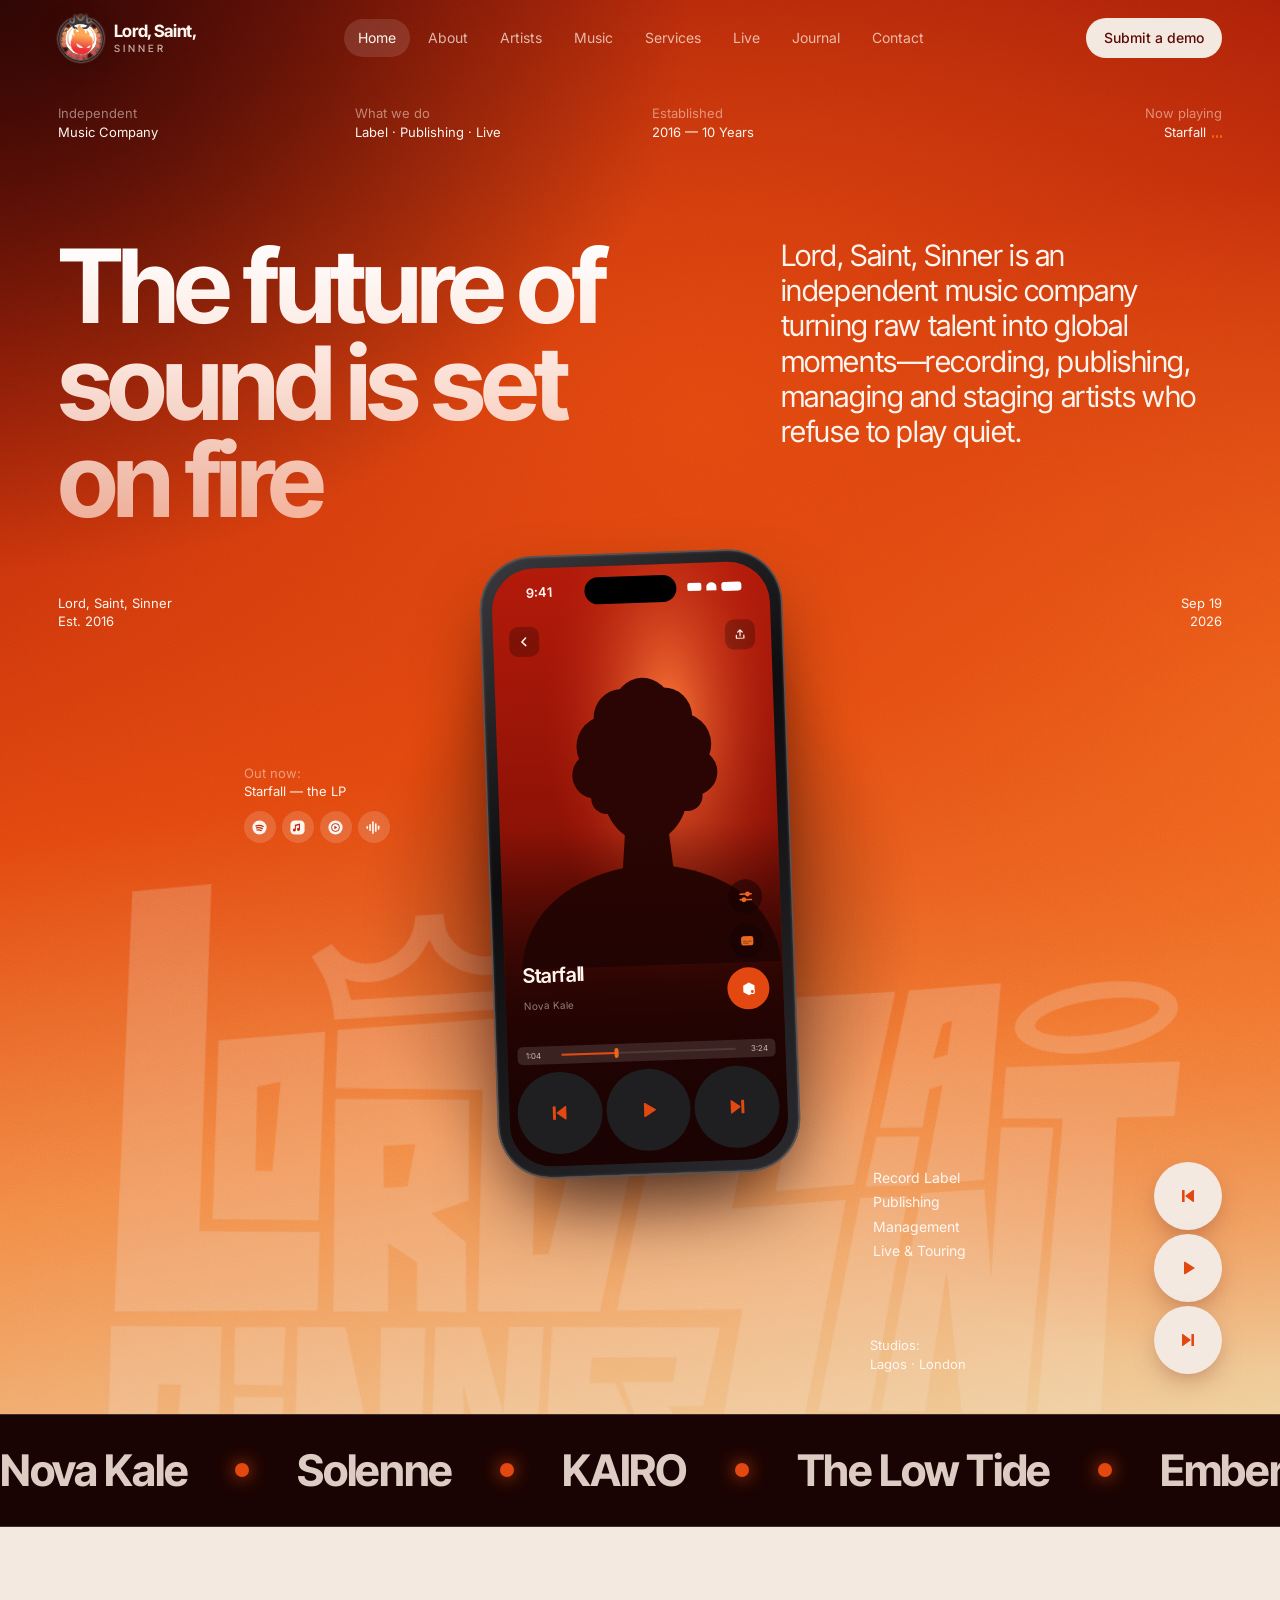
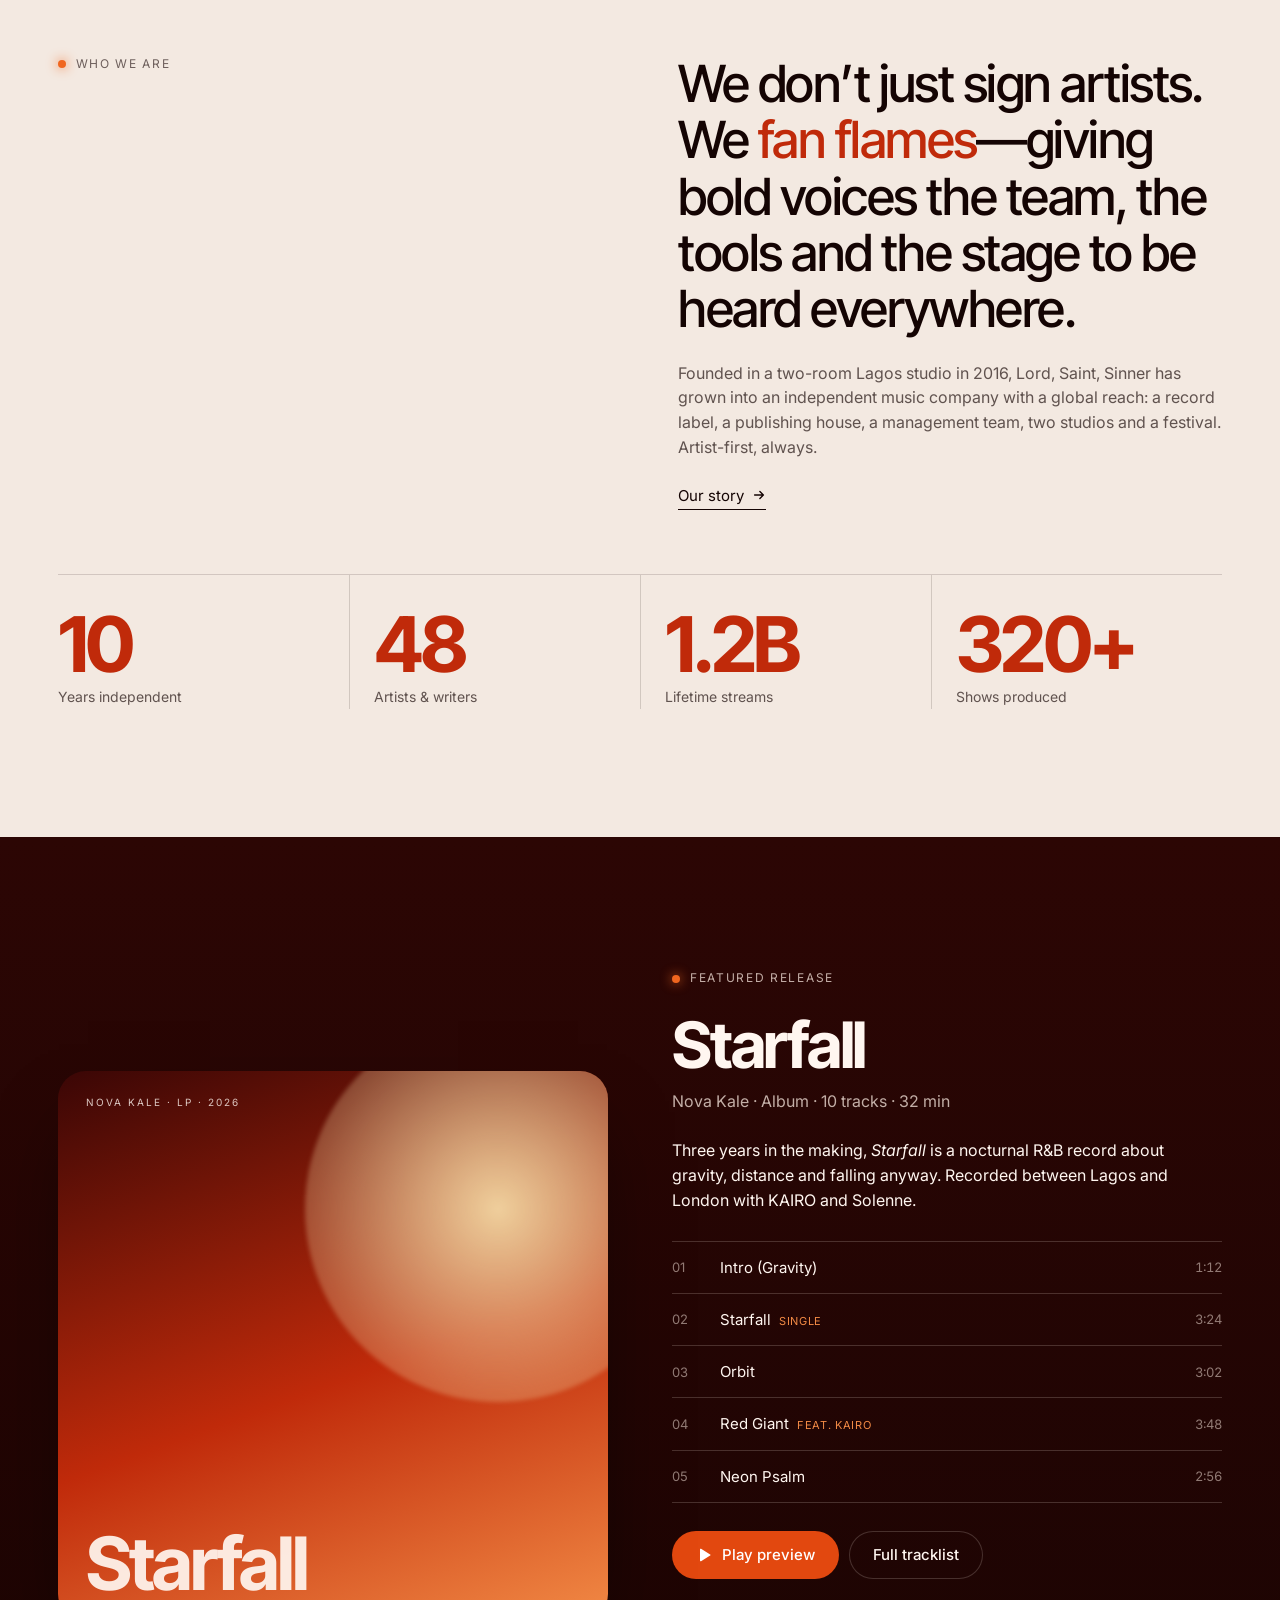
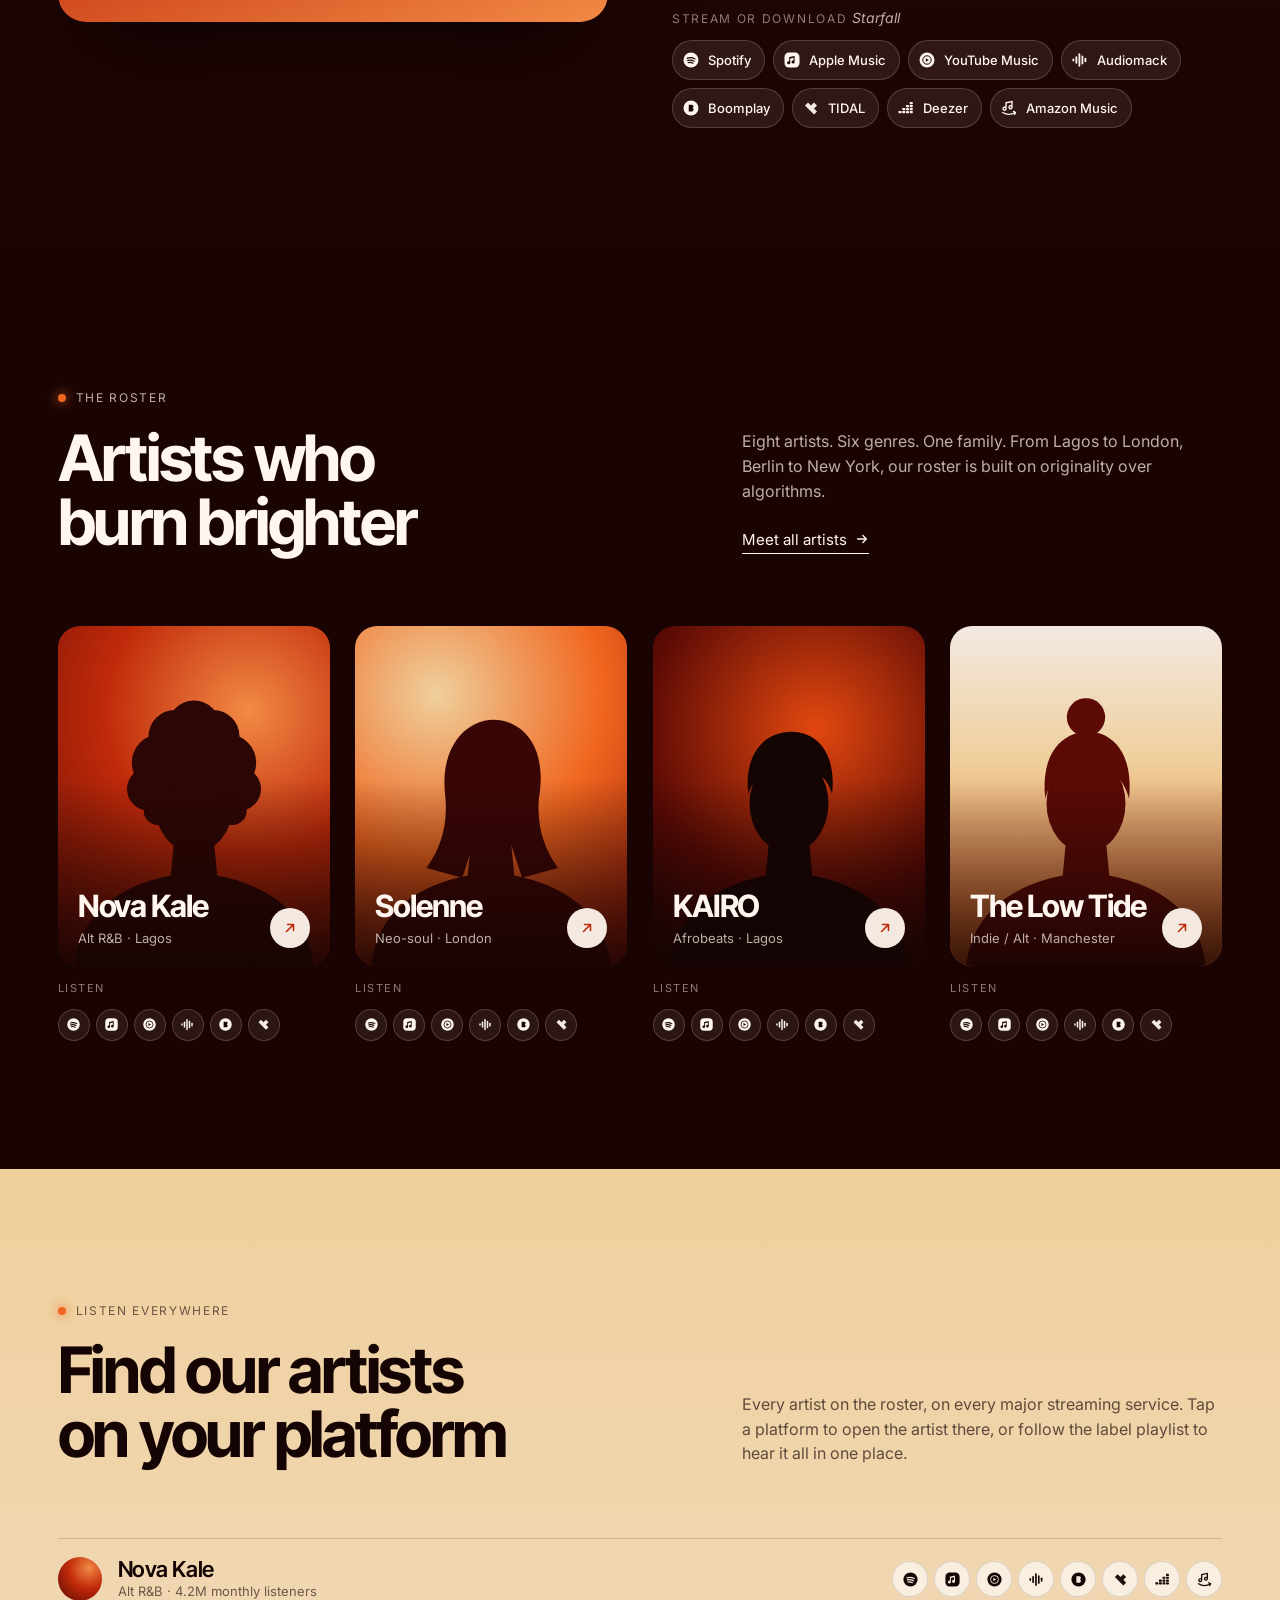
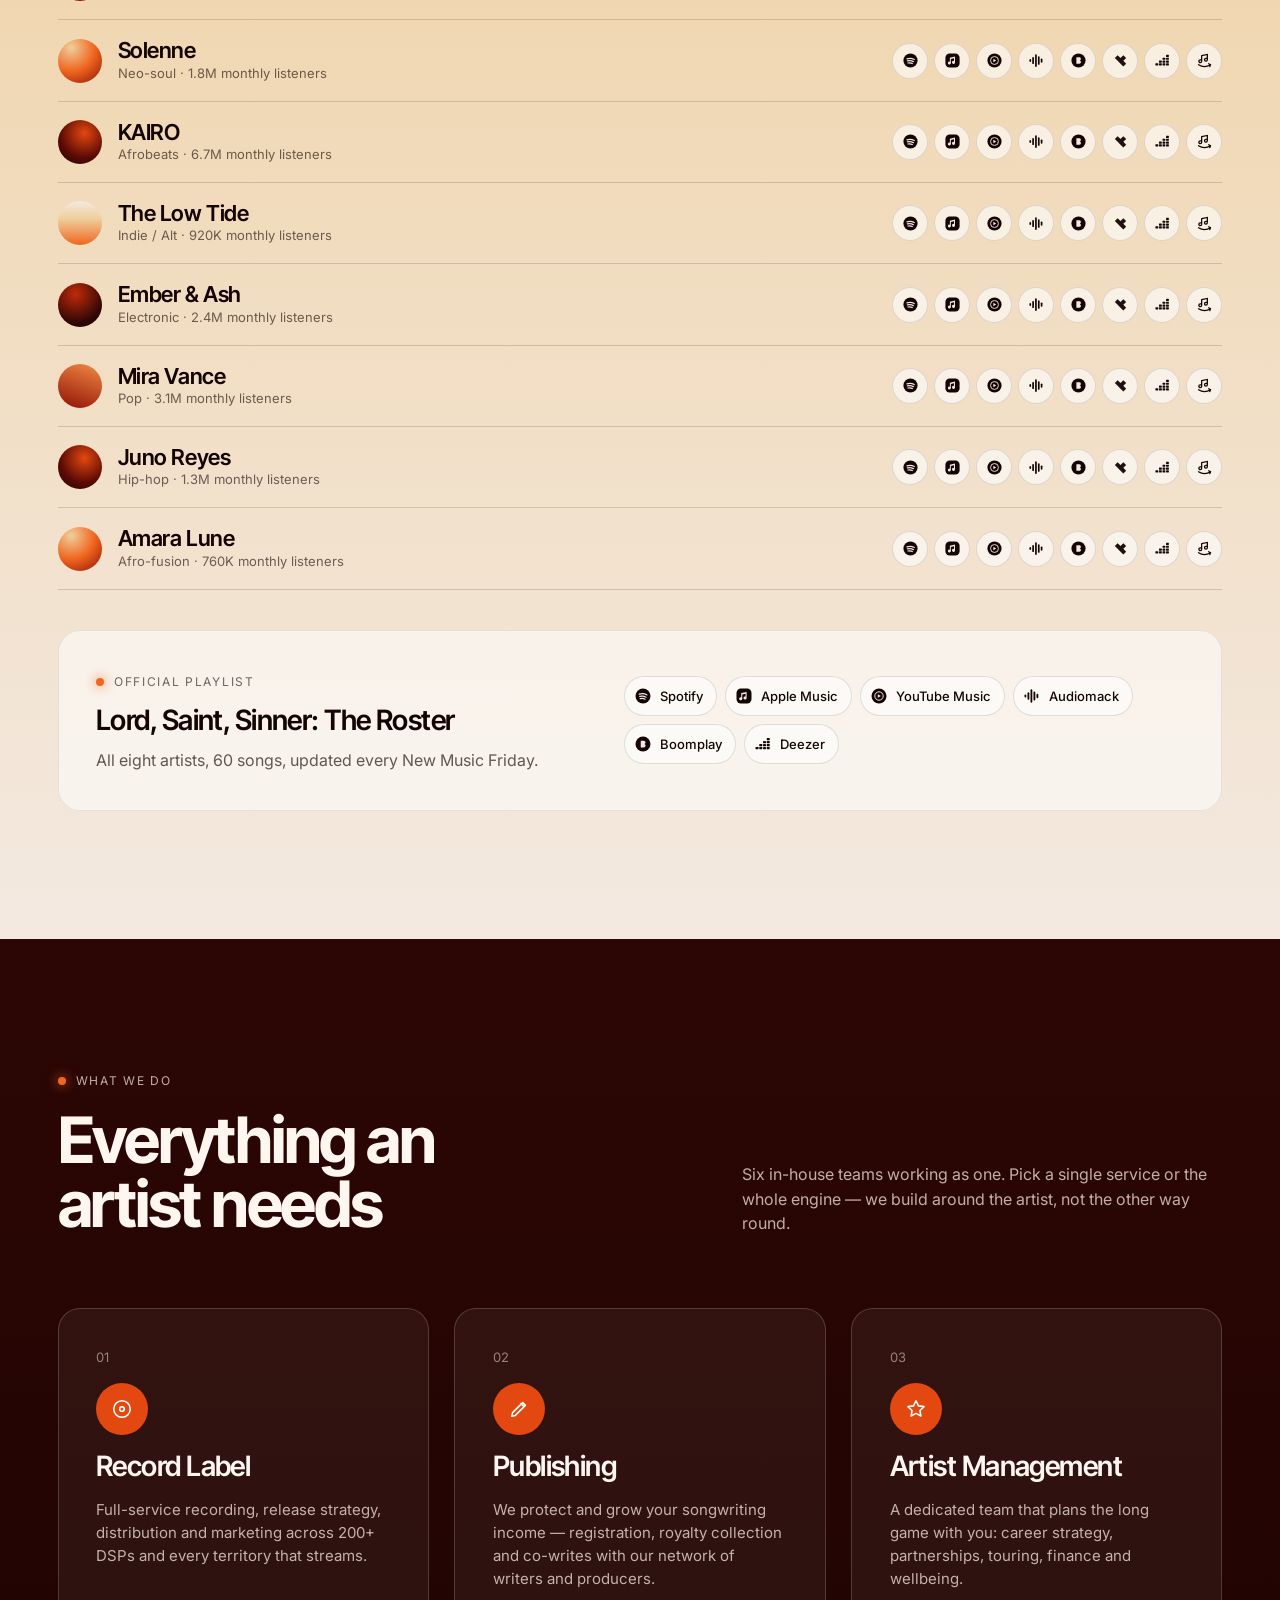
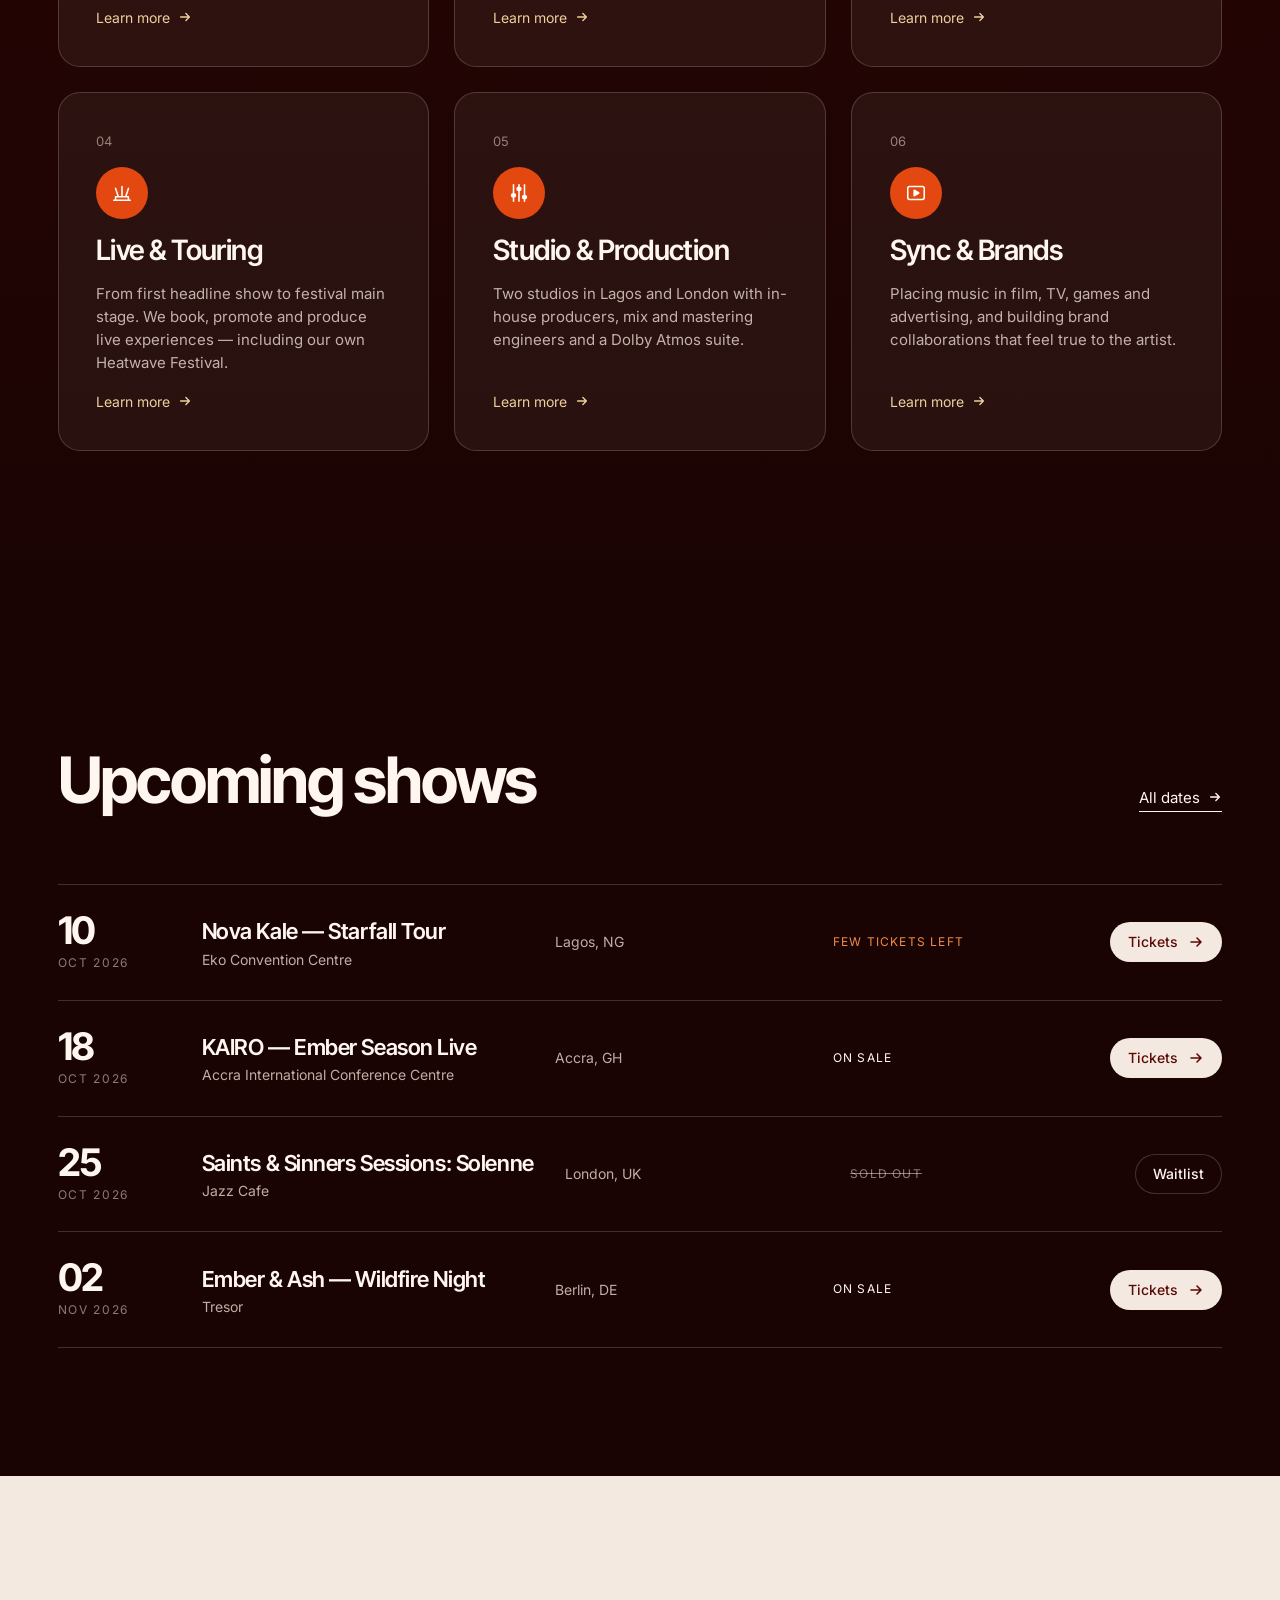
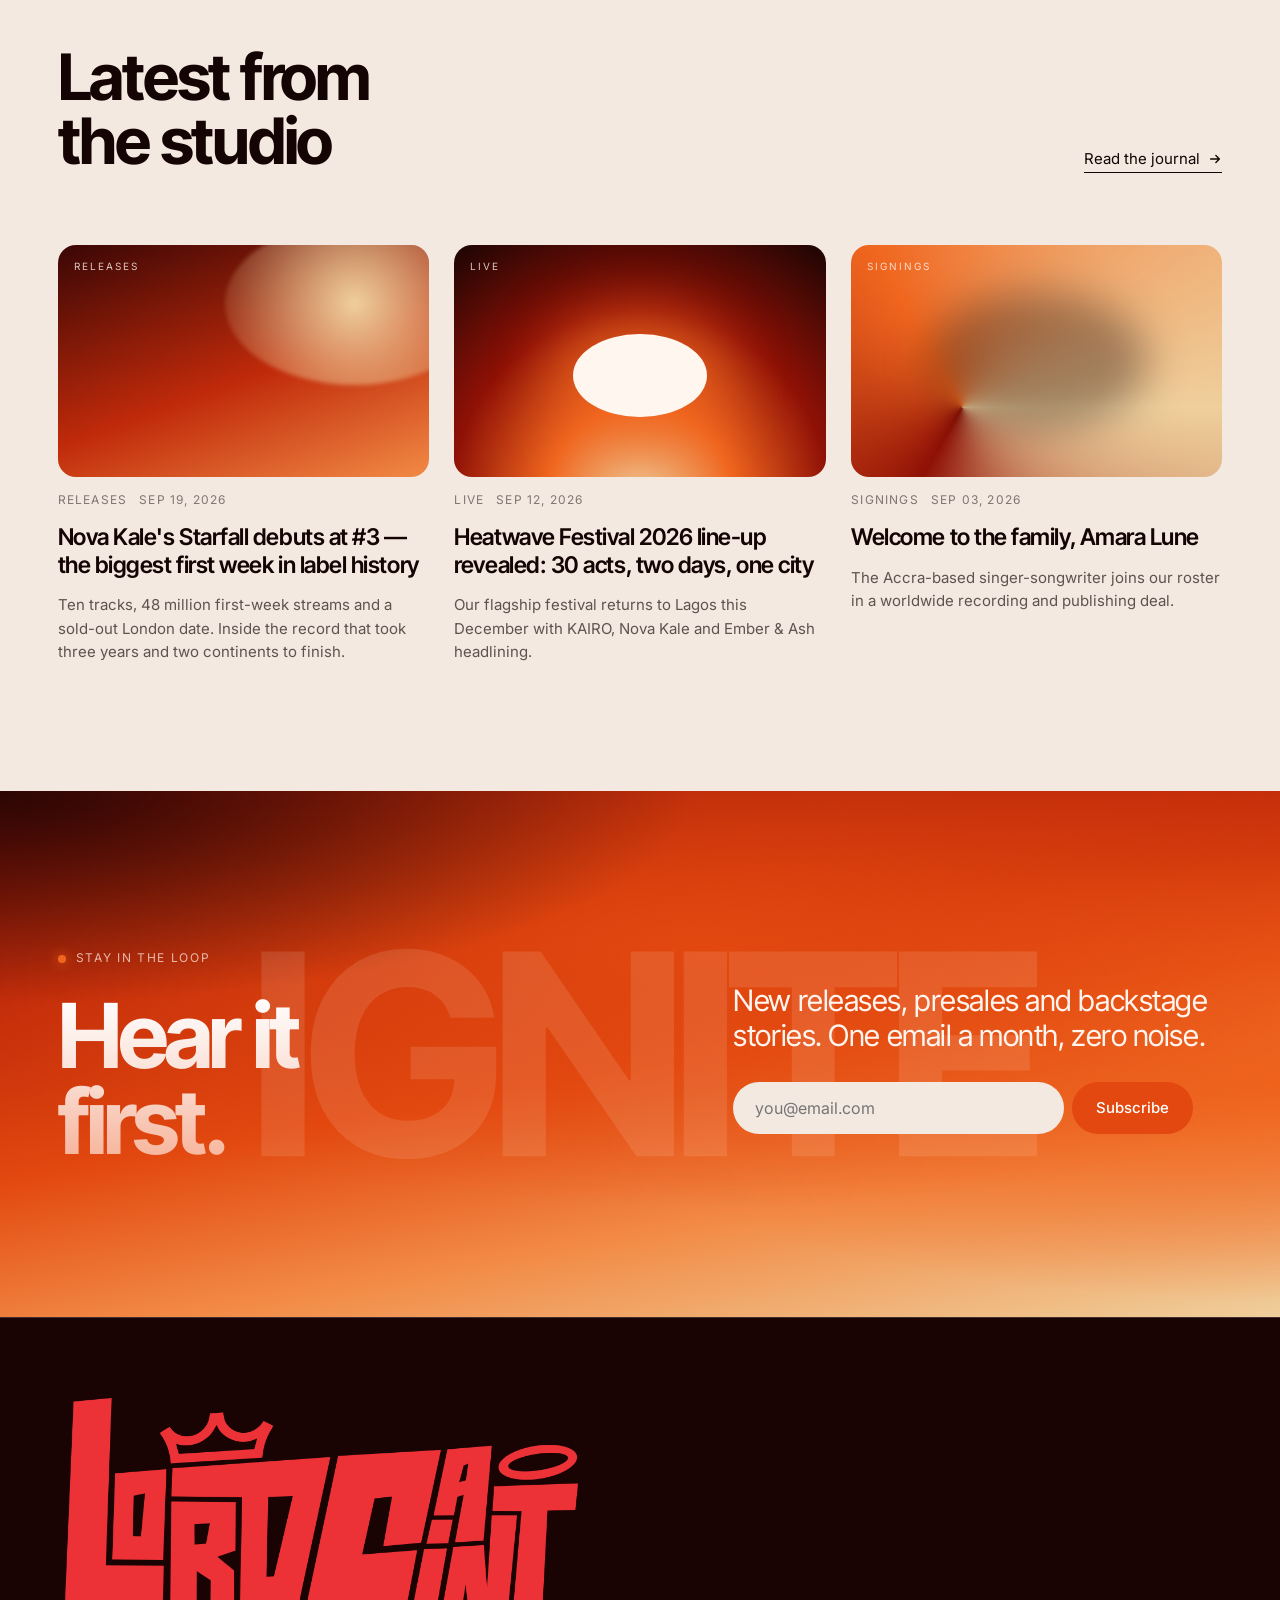
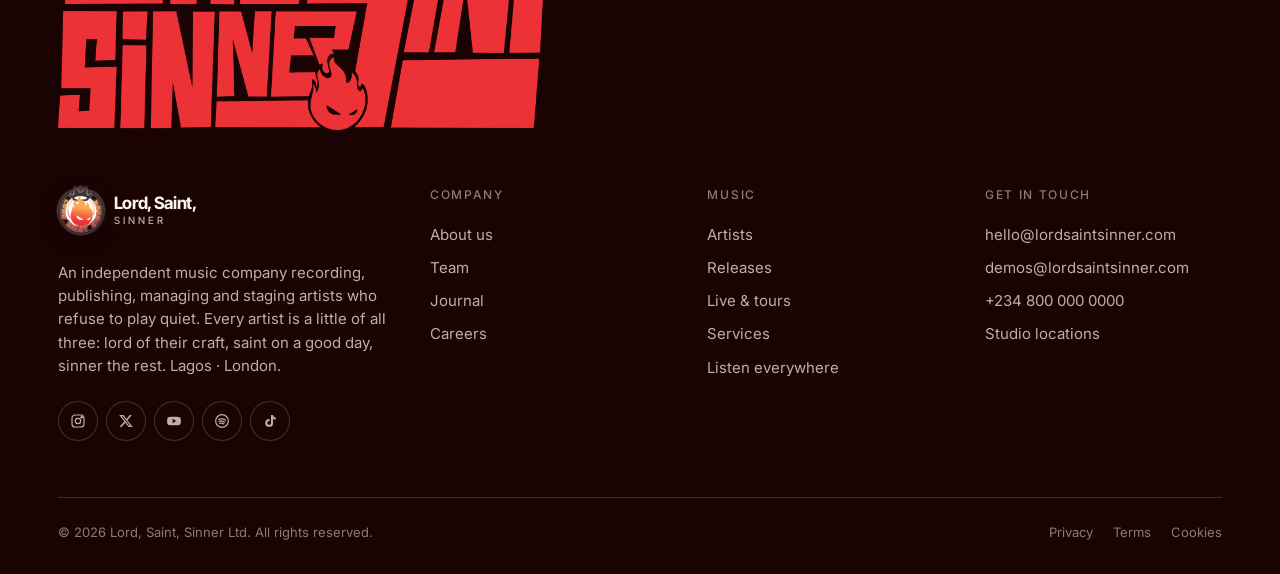
==== index.html @ 8d7983bc "Initial website commit" ====
<!doctype html>
<html lang="en" class="no-js">
<head>
<meta charset="utf-8">
<meta name="viewport" content="width=device-width, initial-scale=1">
<title>Lord, Saint, Sinner — The future of sound is set on fire</title>
<meta name="description" content="Lord, Saint, Sinner is an independent music company: record label, publishing, artist management, live events and studios in Lagos and London.">
<meta name="theme-color" content="#8f1106">
<meta property="og:title" content="Lord, Saint, Sinner — The future of sound is set on fire">
<meta property="og:description" content="Lord, Saint, Sinner is an independent music company: record label, publishing, artist management, live events and studios in Lagos and London.">
<meta property="og:type" content="website">
<link rel="icon" href="assets/img/favicon.png" type="image/png">
<link rel="apple-touch-icon" href="assets/img/apple-touch-icon.png">
<meta property="og:image" content="assets/img/lss-badge.png">
<link rel="preconnect" href="https://fonts.googleapis.com">
<link rel="preconnect" href="https://fonts.gstatic.com" crossorigin>
<link href="https://fonts.googleapis.com/css2?family=Inter+Tight:wght@400;500;600;700&family=Inter:wght@400;500;600&display=swap" rel="stylesheet">
<link rel="stylesheet" href="assets/css/styles.css">
</head>
<body data-page="index">
<a class="skip-link" href="#main">Skip to content</a>
<header class="site-header">
  <div class="container">
    <a class="logo" href="index.html" aria-label="Lord, Saint, Sinner home"><img class="logo-badge badge-img" src="assets/img/lss-badge.png" alt="" width="46" height="48"><span>Lord, Saint,<small>SINNER</small></span></a>
    <nav class="nav" id="site-nav" aria-label="Primary">
      <a href="index.html" aria-current="page">Home</a>
      <a href="about.html">About</a>
      <a href="artists.html">Artists</a>
      <a href="releases.html">Music</a>
      <a href="services.html">Services</a>
      <a href="events.html">Live</a>
      <a href="news.html">Journal</a>
      <a href="contact.html">Contact</a>
    </nav>
    <a class="btn btn-light btn-sm header-cta" href="contact.html#enquiry">Submit a demo</a>
    <button class="menu-toggle" type="button" aria-controls="site-nav" aria-expanded="false" aria-label="Menu"><span></span></button>
  </div>
</header>
<main id="main">
<section class="hero">
  <div class="container">
    <div class="hero-meta">
      <div class="meta"><span class="label">Independent</span><br>Music Company</div>
      <div class="meta"><span class="label">What we do</span><br>Label &middot; Publishing &middot; Live</div>
      <div class="meta"><span class="label">Established</span><br>2016 &mdash; 10 Years</div>
      <div class="meta"><span class="label">Now playing</span><br><span data-player-title>Starfall</span><span class="eq" aria-hidden="true"><i></i><i></i><i></i></span></div>
    </div>

    <div class="hero-top">
      <h1 class="display">The future of<br>sound is set<br><span class="fade">on fire</span></h1>
      <p class="lede">Lord, Saint, Sinner is an independent music company turning raw talent into global moments&mdash;recording, publishing, managing and staging artists who refuse to play quiet.</p>
    </div>

    <div class="hero-stage">
      <img class="watermark watermark-logo" src="assets/img/lss-wordmark-cream.png" alt="" aria-hidden="true" width="912" height="582">

      <div class="phone-wrap">
        <div class="phone-glow"></div>
        <div class="phone">
          <div class="phone-screen">
            <div class="phone-art" aria-hidden="true">
              <svg viewBox="0 0 280 600" preserveAspectRatio="xMidYMid slice">
                <defs>
                  <linearGradient id="floor" x1="0" y1="0" x2="0" y2="1"><stop offset="0" stop-color="#1a0302" stop-opacity="0"/><stop offset=".5" stop-color="#1a0302" stop-opacity=".7"/><stop offset="1" stop-color="#1a0302"/></linearGradient>
                  <radialGradient id="rim" cx="62%" cy="26%" r="45%"><stop offset="0" stop-color="#ff7a3a"/><stop offset="1" stop-color="#b31a0a" stop-opacity="0"/></radialGradient>
                </defs>
                <rect width="280" height="600" fill="url(#rim)"/>
                <g transform="translate(18 90) scale(1.3)" fill="#2a0503"><path d="M0 240c4-44 38-68 82-76h36c44 8 78 32 82 76z"/><path d="M84 128h32l4 42H80z"/><ellipse cx="100" cy="104" rx="33" ry="41"/><circle cx="100" cy="58" r="34"/><circle cx="72" cy="70" r="24"/><circle cx="128" cy="70" r="24"/><circle cx="62" cy="92" r="18"/><circle cx="138" cy="92" r="18"/><circle cx="84" cy="48" r="22"/><circle cx="116" cy="48" r="22"/><circle cx="100" cy="40" r="22"/><circle cx="70" cy="110" r="12"/><circle cx="132" cy="110" r="12"/></g>
                <rect y="260" width="280" height="340" fill="url(#floor)"/>
              </svg>
            </div>
            <div class="phone-island"></div>
            <div class="phone-status"><span>9:41</span><span class="icons"><i style="width:14px;height:8px"></i><i style="width:10px;height:8px;border-radius:50% 50% 0 0"></i><i style="width:20px;height:9px;border-radius:3px"></i></span></div>
            <div class="phone-top-btns" aria-hidden="true"><span><svg viewBox="0 0 16 16" fill="none" stroke="currentColor" stroke-width="2" stroke-linecap="round" aria-hidden="true"><path d="M10 3L5 8l5 5"/></svg></span><span><svg viewBox="0 0 16 16" fill="none" stroke="currentColor" stroke-width="1.6" stroke-linecap="round" stroke-linejoin="round" aria-hidden="true"><path d="M8 10V2M5 5l3-3 3 3M3 9v4h10V9"/></svg></span></div>
            <div class="phone-actions" aria-hidden="true"><span><svg viewBox="0 0 16 16" fill="none" stroke="currentColor" stroke-width="1.6" stroke-linecap="round" aria-hidden="true"><path d="M2 5h12M2 11h12"/><circle cx="10" cy="5" r="1.8" fill="currentColor"/><circle cx="6" cy="11" r="1.8" fill="currentColor"/></svg></span><span><svg viewBox="0 0 16 16" fill="currentColor" aria-hidden="true"><rect x="1.5" y="3" width="13" height="10" rx="2.5"/><path d="M4 8.5h3M9 8.5h3M4 10.5h5" stroke="#141" stroke-opacity=".5" stroke-width="1.2" stroke-linecap="round"/></svg></span><span class="hot"><svg viewBox="0 0 16 16" fill="currentColor" aria-hidden="true"><path d="M8 1.2l6 3.3v7L8 14.8 2 11.5v-7z"/><circle cx="11.5" cy="11" r="2.2" fill="#e2480f" stroke="#fff" stroke-width="1.2"/></svg></span></div>
            <div class="phone-track"><strong data-player-title>Starfall</strong><span data-player-artist>Nova Kale</span></div>
            <div class="phone-progress" aria-hidden="true"><span data-player-current>1:04</span><div class="bar"><i data-player-bar></i></div><span data-player-duration>3:24</span></div>
            <div class="phone-controls">
              <button type="button" data-player-prev aria-label="Previous track"><svg viewBox="0 0 16 16" fill="currentColor" aria-hidden="true"><rect x="2" y="2" width="2.6" height="12" rx="0.6"/><path d="M14 2.6v10.8a.6.6 0 0 1-.92.5L5.6 8.5a.6.6 0 0 1 0-1l7.48-5.4a.6.6 0 0 1 .92.5z"/></svg></button>
              <button type="button" data-player-toggle aria-label="Play"><svg class="icon-play" viewBox="0 0 16 16" fill="currentColor" aria-hidden="true"><path d="M4 2.4v11.2a.7.7 0 0 0 1.06.6l9.1-5.6a.7.7 0 0 0 0-1.2l-9.1-5.6A.7.7 0 0 0 4 2.4z"/></svg><svg class="icon-pause" viewBox="0 0 16 16" fill="currentColor" aria-hidden="true"><rect x="3" y="2" width="3.6" height="12" rx="0.8"/><rect x="9.4" y="2" width="3.6" height="12" rx="0.8"/></svg></button>
              <button type="button" data-player-next aria-label="Next track"><svg viewBox="0 0 16 16" fill="currentColor" aria-hidden="true"><rect x="11.4" y="2" width="2.6" height="12" rx="0.6"/><path d="M2 2.6v10.8a.6.6 0 0 0 .92.5l7.48-5.4a.6.6 0 0 0 0-1L2.92 2.1A.6.6 0 0 0 2 2.6z"/></svg></button>
            </div>
          </div>
        </div>
      </div>

      <div class="hero-stage-info">
        <div class="hero-side left-1 meta">Lord, Saint, Sinner<br>Est. 2016</div>
        <div class="hero-side right-1 meta">Sep 19<br>2026</div>
        <div class="hero-side left-2 meta"><span class="label">Out now:</span><br>Starfall &mdash; the LP<div class="listen compact"><a class="pl pl-spotify" href="https://open.spotify.com/search/Nova%20Kale%20Starfall" target="_blank" rel="noopener" aria-label="Starfall on Spotify" title="Spotify"><svg viewBox="0 0 24 24" aria-hidden="true"><circle cx="12" cy="12" r="10" fill="currentColor"/><path d="M7 9.6c3.5-1 7.5-.6 10.3 1M7.6 12.6c2.9-.8 6-.4 8.4 1M8.3 15.5c2.2-.5 4.4-.3 6.3.8" fill="none" stroke="var(--pl-bg,#1a0403)" stroke-width="1.7" stroke-linecap="round"/></svg></a><a class="pl pl-apple" href="https://music.apple.com/us/search?term=Nova%20Kale%20Starfall" target="_blank" rel="noopener" aria-label="Starfall on Apple Music" title="Apple Music"><svg viewBox="0 0 24 24" aria-hidden="true"><rect x="2" y="2" width="20" height="20" rx="6" fill="currentColor"/><path d="M15.5 6.5v8.2a2.1 2.1 0 1 1-1.4-2V8.9l-4.4 1v5.8a2.1 2.1 0 1 1-1.4-2V8.1z" fill="var(--pl-bg,#1a0403)"/></svg></a><a class="pl pl-ytmusic" href="https://music.youtube.com/search?q=Nova%20Kale%20Starfall" target="_blank" rel="noopener" aria-label="Starfall on YouTube Music" title="YouTube Music"><svg viewBox="0 0 24 24" aria-hidden="true"><circle cx="12" cy="12" r="10" fill="currentColor"/><circle cx="12" cy="12" r="5.6" fill="none" stroke="var(--pl-bg,#1a0403)" stroke-width="1.3"/><path d="M10.4 9.6v4.8l4-2.4z" fill="var(--pl-bg,#1a0403)"/></svg></a><a class="pl pl-audiomack" href="https://audiomack.com/search?q=Nova%20Kale%20Starfall" target="_blank" rel="noopener" aria-label="Starfall on Audiomack" title="Audiomack"><svg viewBox="0 0 24 24" fill="currentColor" aria-hidden="true"><rect x="2" y="10" width="2.4" height="4" rx="1.2"/><rect x="6" y="7" width="2.4" height="10" rx="1.2"/><rect x="10" y="3" width="2.4" height="18" rx="1.2"/><rect x="14" y="6" width="2.4" height="12" rx="1.2"/><rect x="18" y="9" width="2.4" height="6" rx="1.2"/></svg></a></div></div>
        <ul class="hero-side right-2 list">
          <li><a href="services.html#label">Record Label</a></li>
          <li><a href="services.html#publishing">Publishing</a></li>
          <li><a href="services.html#management">Management</a></li>
          <li><a href="events.html">Live &amp; Touring</a></li>
        </ul>
        <div class="hero-side right-3 meta">Studios:<br>Lagos &middot; London</div>
      </div>

      <div class="round-controls">
        <button class="round-btn" type="button" data-player-prev aria-label="Previous track"><svg viewBox="0 0 16 16" fill="currentColor" aria-hidden="true"><rect x="2" y="2" width="2.6" height="12" rx="0.6"/><path d="M14 2.6v10.8a.6.6 0 0 1-.92.5L5.6 8.5a.6.6 0 0 1 0-1l7.48-5.4a.6.6 0 0 1 .92.5z"/></svg></button>
        <button class="round-btn" type="button" data-player-toggle aria-label="Play"><svg class="icon-play" viewBox="0 0 16 16" fill="currentColor" aria-hidden="true"><path d="M4 2.4v11.2a.7.7 0 0 0 1.06.6l9.1-5.6a.7.7 0 0 0 0-1.2l-9.1-5.6A.7.7 0 0 0 4 2.4z"/></svg><svg class="icon-pause" viewBox="0 0 16 16" fill="currentColor" aria-hidden="true"><rect x="3" y="2" width="3.6" height="12" rx="0.8"/><rect x="9.4" y="2" width="3.6" height="12" rx="0.8"/></svg></button>
        <button class="round-btn" type="button" data-player-next aria-label="Next track"><svg viewBox="0 0 16 16" fill="currentColor" aria-hidden="true"><rect x="11.4" y="2" width="2.6" height="12" rx="0.6"/><path d="M2 2.6v10.8a.6.6 0 0 0 .92.5l7.48-5.4a.6.6 0 0 0 0-1L2.92 2.1A.6.6 0 0 0 2 2.6z"/></svg></button>
      </div>
    </div>
  </div>
</section>
<div class="marquee" aria-hidden="true"><div class="marquee-track"><span>Nova Kale</span><span>Solenne</span><span>KAIRO</span><span>The Low Tide</span><span>Ember &amp; Ash</span><span>Mira Vance</span><span>Juno Reyes</span><span>Amara Lune</span><span>Nova Kale</span><span>Solenne</span><span>KAIRO</span><span>The Low Tide</span><span>Ember &amp; Ash</span><span>Mira Vance</span><span>Juno Reyes</span><span>Amara Lune</span></div></div>

<section class="section section-cream">
  <div class="container">
    <div class="split">
      <span class="eyebrow reveal">Who we are</span>
      <div>
        <p class="big-quote reveal">We don&rsquo;t just sign artists. We <em>fan flames</em>&mdash;giving bold voices the team, the tools and the stage to be heard everywhere.</p>
        <p class="muted mt-2 reveal" style="max-width:36em">Founded in a two-room Lagos studio in 2016, Lord, Saint, Sinner has grown into an independent music company with a global reach: a record label, a publishing house, a management team, two studios and a festival. Artist-first, always.</p>
        <a class="link-arrow mt-2 reveal" href="about.html">Our story <svg viewBox="0 0 16 16" fill="none" stroke="currentColor" stroke-width="1.6" stroke-linecap="round" stroke-linejoin="round" aria-hidden="true"><path d="M3 8h10M9 4l4 4-4 4"/></svg></a>
      </div>
    </div>
    <div class="stats mt-4">
      <div class="stat reveal"><strong>10</strong><span>Years independent</span></div>
      <div class="stat reveal"><strong>48</strong><span>Artists &amp; writers</span></div>
      <div class="stat reveal"><strong>1.2B</strong><span>Lifetime streams</span></div>
      <div class="stat reveal"><strong>320+</strong><span>Shows produced</span></div>
    </div>
  </div>
</section>

<section class="section section-deep">
  <div class="container feature">
    <div class="cover c1 reveal">
      <span class="cover-tag">Nova Kale &middot; LP &middot; 2026</span>
      <span class="cover-title">Starfall</span>
    </div>
    <div class="reveal">
      <span class="eyebrow">Featured release</span>
      <h2 class="h2 mt-2">Starfall</h2>
      <p class="muted mt-1">Nova Kale &middot; Album &middot; 10 tracks &middot; 32 min</p>
      <p class="mt-2" style="max-width:34em">Three years in the making, <em>Starfall</em> is a nocturnal R&amp;B record about gravity, distance and falling anyway. Recorded between Lagos and London with KAIRO and Solenne.</p>
      <ol class="tracklist">
        <li><span>01</span><span>Intro (Gravity)</span><span>1:12</span></li><li><span>02</span><span>Starfall<em>Single</em></span><span>3:24</span></li><li><span>03</span><span>Orbit</span><span>3:02</span></li><li><span>04</span><span>Red Giant<em>feat. KAIRO</em></span><span>3:48</span></li><li><span>05</span><span>Neon Psalm</span><span>2:56</span></li>
      </ol>
      <div class="platforms">
        <button class="btn btn-ember" type="button" data-play-track="0"><svg viewBox="0 0 16 16" fill="currentColor" aria-hidden="true"><path d="M4 2.4v11.2a.7.7 0 0 0 1.06.6l9.1-5.6a.7.7 0 0 0 0-1.2l-9.1-5.6A.7.7 0 0 0 4 2.4z"/></svg> Play preview</button>
        <a class="btn btn-ghost" href="releases.html">Full tracklist</a>
      </div>
      <p class="listen-label">Stream or download <em>Starfall</em></p>
      <div class="listen"><a class="pl pl-spotify" href="https://open.spotify.com/search/Nova%20Kale%20Starfall" target="_blank" rel="noopener" aria-label="Starfall on Spotify" title="Spotify"><svg viewBox="0 0 24 24" aria-hidden="true"><circle cx="12" cy="12" r="10" fill="currentColor"/><path d="M7 9.6c3.5-1 7.5-.6 10.3 1M7.6 12.6c2.9-.8 6-.4 8.4 1M8.3 15.5c2.2-.5 4.4-.3 6.3.8" fill="none" stroke="var(--pl-bg,#1a0403)" stroke-width="1.7" stroke-linecap="round"/></svg><span>Spotify</span></a><a class="pl pl-apple" href="https://music.apple.com/us/search?term=Nova%20Kale%20Starfall" target="_blank" rel="noopener" aria-label="Starfall on Apple Music" title="Apple Music"><svg viewBox="0 0 24 24" aria-hidden="true"><rect x="2" y="2" width="20" height="20" rx="6" fill="currentColor"/><path d="M15.5 6.5v8.2a2.1 2.1 0 1 1-1.4-2V8.9l-4.4 1v5.8a2.1 2.1 0 1 1-1.4-2V8.1z" fill="var(--pl-bg,#1a0403)"/></svg><span>Apple Music</span></a><a class="pl pl-ytmusic" href="https://music.youtube.com/search?q=Nova%20Kale%20Starfall" target="_blank" rel="noopener" aria-label="Starfall on YouTube Music" title="YouTube Music"><svg viewBox="0 0 24 24" aria-hidden="true"><circle cx="12" cy="12" r="10" fill="currentColor"/><circle cx="12" cy="12" r="5.6" fill="none" stroke="var(--pl-bg,#1a0403)" stroke-width="1.3"/><path d="M10.4 9.6v4.8l4-2.4z" fill="var(--pl-bg,#1a0403)"/></svg><span>YouTube Music</span></a><a class="pl pl-audiomack" href="https://audiomack.com/search?q=Nova%20Kale%20Starfall" target="_blank" rel="noopener" aria-label="Starfall on Audiomack" title="Audiomack"><svg viewBox="0 0 24 24" fill="currentColor" aria-hidden="true"><rect x="2" y="10" width="2.4" height="4" rx="1.2"/><rect x="6" y="7" width="2.4" height="10" rx="1.2"/><rect x="10" y="3" width="2.4" height="18" rx="1.2"/><rect x="14" y="6" width="2.4" height="12" rx="1.2"/><rect x="18" y="9" width="2.4" height="6" rx="1.2"/></svg><span>Audiomack</span></a><a class="pl pl-boomplay" href="https://www.boomplay.com/search/default/Nova%20Kale%20Starfall" target="_blank" rel="noopener" aria-label="Starfall on Boomplay" title="Boomplay"><svg viewBox="0 0 24 24" aria-hidden="true"><circle cx="12" cy="12" r="10" fill="currentColor"/><path d="M9 7.5h4.2a2.3 2.3 0 0 1 .8 4.4 2.4 2.4 0 0 1-.6 4.6H9z" fill="var(--pl-bg,#1a0403)"/></svg><span>Boomplay</span></a><a class="pl pl-tidal" href="https://listen.tidal.com/search?q=Nova%20Kale%20Starfall" target="_blank" rel="noopener" aria-label="Starfall on TIDAL" title="TIDAL"><svg viewBox="0 0 24 24" fill="currentColor" aria-hidden="true"><path d="M4 8.5l4-4 4 4-4 4zM12 8.5l4-4 4 4-4 4zM8 12.5l4-4 4 4-4 4zM12 16.5l4-4 4 4-4 4" opacity=".95"/></svg><span>TIDAL</span></a><a class="pl pl-deezer" href="https://www.deezer.com/search/Nova%20Kale%20Starfall" target="_blank" rel="noopener" aria-label="Starfall on Deezer" title="Deezer"><svg viewBox="0 0 24 24" fill="currentColor" aria-hidden="true"><rect x="2" y="16" width="4" height="3" rx=".6"/><rect x="7" y="16" width="4" height="3" rx=".6"/><rect x="7" y="12" width="4" height="3" rx=".6"/><rect x="12" y="16" width="4" height="3" rx=".6"/><rect x="12" y="12" width="4" height="3" rx=".6"/><rect x="12" y="8" width="4" height="3" rx=".6"/><rect x="17" y="16" width="4" height="3" rx=".6"/><rect x="17" y="12" width="4" height="3" rx=".6"/><rect x="17" y="8" width="4" height="3" rx=".6"/><rect x="17" y="4" width="4" height="3" rx=".6"/></svg><span>Deezer</span></a><a class="pl pl-amazon" href="https://music.amazon.com/search/Nova%20Kale%20Starfall" target="_blank" rel="noopener" aria-label="Starfall on Amazon Music" title="Amazon Music"><svg viewBox="0 0 24 24" fill="none" stroke="currentColor" stroke-width="1.8" stroke-linecap="round" aria-hidden="true"><path d="M8 5v8a2 2 0 1 1-2-2h2M8 5l8-1.5V11a2 2 0 1 1-2-2h2"/><path d="M3.5 18c5 3 12 3 17 0M18 16.5l2.5 1.5-1 2.6" /></svg><span>Amazon Music</span></a></div>
    </div>
  </div>
</section>

<section class="section section-dark">
  <div class="container">
    <div class="section-head">
      <div>
        <span class="eyebrow reveal">The roster</span>
        <h2 class="h2 reveal">Artists who<br>burn brighter</h2>
      </div>
      <div class="reveal">
        <p class="muted">Eight artists. Six genres. One family. From Lagos to London, Berlin to New York, our roster is built on originality over algorithms.</p>
        <a class="link-arrow mt-2" href="artists.html">Meet all artists <svg viewBox="0 0 16 16" fill="none" stroke="currentColor" stroke-width="1.6" stroke-linecap="round" stroke-linejoin="round" aria-hidden="true"><path d="M3 8h10M9 4l4 4-4 4"/></svg></a>
      </div>
    </div>
    <div class="grid grid-4">
      <article class="card artist-card reveal " data-filter-item="rnb">
  <a class="portrait p1" href="artists.html#nova-kale">
    <svg class="silhouette" viewBox="0 0 200 240" fill="currentColor" aria-hidden="true"><path d="M0 240c4-44 38-68 82-76h36c44 8 78 32 82 76z"/><path d="M84 128h32l4 42H80z"/><ellipse cx="100" cy="104" rx="33" ry="41"/><circle cx="100" cy="58" r="34"/><circle cx="72" cy="70" r="24"/><circle cx="128" cy="70" r="24"/><circle cx="62" cy="92" r="18"/><circle cx="138" cy="92" r="18"/><circle cx="84" cy="48" r="22"/><circle cx="116" cy="48" r="22"/><circle cx="100" cy="40" r="22"/><circle cx="70" cy="110" r="12"/><circle cx="132" cy="110" r="12"/></svg>
    <div class="portrait-info">
      <div><h3>Nova Kale</h3><p>Alt R&amp;B &middot; Lagos</p></div>
      <span class="arrow"><svg viewBox="0 0 16 16" fill="none" stroke="currentColor" stroke-width="1.6" stroke-linecap="round" stroke-linejoin="round" aria-hidden="true"><path d="M4.5 11.5l7-7M5.5 4.5h6v6"/></svg></span>
    </div>
  </a>
  
  <div class="artist-listen"><span>Listen</span><div class="listen compact"><a class="pl pl-spotify" href="https://open.spotify.com/search/Nova%20Kale" target="_blank" rel="noopener" aria-label="Nova Kale on Spotify" title="Spotify"><svg viewBox="0 0 24 24" aria-hidden="true"><circle cx="12" cy="12" r="10" fill="currentColor"/><path d="M7 9.6c3.5-1 7.5-.6 10.3 1M7.6 12.6c2.9-.8 6-.4 8.4 1M8.3 15.5c2.2-.5 4.4-.3 6.3.8" fill="none" stroke="var(--pl-bg,#1a0403)" stroke-width="1.7" stroke-linecap="round"/></svg></a><a class="pl pl-apple" href="https://music.apple.com/us/search?term=Nova%20Kale" target="_blank" rel="noopener" aria-label="Nova Kale on Apple Music" title="Apple Music"><svg viewBox="0 0 24 24" aria-hidden="true"><rect x="2" y="2" width="20" height="20" rx="6" fill="currentColor"/><path d="M15.5 6.5v8.2a2.1 2.1 0 1 1-1.4-2V8.9l-4.4 1v5.8a2.1 2.1 0 1 1-1.4-2V8.1z" fill="var(--pl-bg,#1a0403)"/></svg></a><a class="pl pl-ytmusic" href="https://music.youtube.com/search?q=Nova%20Kale" target="_blank" rel="noopener" aria-label="Nova Kale on YouTube Music" title="YouTube Music"><svg viewBox="0 0 24 24" aria-hidden="true"><circle cx="12" cy="12" r="10" fill="currentColor"/><circle cx="12" cy="12" r="5.6" fill="none" stroke="var(--pl-bg,#1a0403)" stroke-width="1.3"/><path d="M10.4 9.6v4.8l4-2.4z" fill="var(--pl-bg,#1a0403)"/></svg></a><a class="pl pl-audiomack" href="https://audiomack.com/search?q=Nova%20Kale" target="_blank" rel="noopener" aria-label="Nova Kale on Audiomack" title="Audiomack"><svg viewBox="0 0 24 24" fill="currentColor" aria-hidden="true"><rect x="2" y="10" width="2.4" height="4" rx="1.2"/><rect x="6" y="7" width="2.4" height="10" rx="1.2"/><rect x="10" y="3" width="2.4" height="18" rx="1.2"/><rect x="14" y="6" width="2.4" height="12" rx="1.2"/><rect x="18" y="9" width="2.4" height="6" rx="1.2"/></svg></a><a class="pl pl-boomplay" href="https://www.boomplay.com/search/default/Nova%20Kale" target="_blank" rel="noopener" aria-label="Nova Kale on Boomplay" title="Boomplay"><svg viewBox="0 0 24 24" aria-hidden="true"><circle cx="12" cy="12" r="10" fill="currentColor"/><path d="M9 7.5h4.2a2.3 2.3 0 0 1 .8 4.4 2.4 2.4 0 0 1-.6 4.6H9z" fill="var(--pl-bg,#1a0403)"/></svg></a><a class="pl pl-tidal" href="https://listen.tidal.com/search?q=Nova%20Kale" target="_blank" rel="noopener" aria-label="Nova Kale on TIDAL" title="TIDAL"><svg viewBox="0 0 24 24" fill="currentColor" aria-hidden="true"><path d="M4 8.5l4-4 4 4-4 4zM12 8.5l4-4 4 4-4 4zM8 12.5l4-4 4 4-4 4zM12 16.5l4-4 4 4-4 4" opacity=".95"/></svg></a></div></div>
</article><article class="card artist-card reveal " data-filter-item="rnb">
  <a class="portrait p2" href="artists.html#solenne">
    <svg class="silhouette" viewBox="0 0 200 240" fill="currentColor" aria-hidden="true"><path d="M0 240c4-44 38-68 82-76h36c44 8 78 32 82 76z"/><path d="M84 128h32l4 42H80z"/><ellipse cx="100" cy="104" rx="33" ry="41"/><path d="M62 100c-6-44 18-66 40-66s46 20 38 66c-2 26 6 44 16 58l-30 8-10-30H86l-10 30-30-8c10-14 18-32 16-58z"/></svg>
    <div class="portrait-info">
      <div><h3>Solenne</h3><p>Neo-soul &middot; London</p></div>
      <span class="arrow"><svg viewBox="0 0 16 16" fill="none" stroke="currentColor" stroke-width="1.6" stroke-linecap="round" stroke-linejoin="round" aria-hidden="true"><path d="M4.5 11.5l7-7M5.5 4.5h6v6"/></svg></span>
    </div>
  </a>
  
  <div class="artist-listen"><span>Listen</span><div class="listen compact"><a class="pl pl-spotify" href="https://open.spotify.com/search/Solenne" target="_blank" rel="noopener" aria-label="Solenne on Spotify" title="Spotify"><svg viewBox="0 0 24 24" aria-hidden="true"><circle cx="12" cy="12" r="10" fill="currentColor"/><path d="M7 9.6c3.5-1 7.5-.6 10.3 1M7.6 12.6c2.9-.8 6-.4 8.4 1M8.3 15.5c2.2-.5 4.4-.3 6.3.8" fill="none" stroke="var(--pl-bg,#1a0403)" stroke-width="1.7" stroke-linecap="round"/></svg></a><a class="pl pl-apple" href="https://music.apple.com/us/search?term=Solenne" target="_blank" rel="noopener" aria-label="Solenne on Apple Music" title="Apple Music"><svg viewBox="0 0 24 24" aria-hidden="true"><rect x="2" y="2" width="20" height="20" rx="6" fill="currentColor"/><path d="M15.5 6.5v8.2a2.1 2.1 0 1 1-1.4-2V8.9l-4.4 1v5.8a2.1 2.1 0 1 1-1.4-2V8.1z" fill="var(--pl-bg,#1a0403)"/></svg></a><a class="pl pl-ytmusic" href="https://music.youtube.com/search?q=Solenne" target="_blank" rel="noopener" aria-label="Solenne on YouTube Music" title="YouTube Music"><svg viewBox="0 0 24 24" aria-hidden="true"><circle cx="12" cy="12" r="10" fill="currentColor"/><circle cx="12" cy="12" r="5.6" fill="none" stroke="var(--pl-bg,#1a0403)" stroke-width="1.3"/><path d="M10.4 9.6v4.8l4-2.4z" fill="var(--pl-bg,#1a0403)"/></svg></a><a class="pl pl-audiomack" href="https://audiomack.com/search?q=Solenne" target="_blank" rel="noopener" aria-label="Solenne on Audiomack" title="Audiomack"><svg viewBox="0 0 24 24" fill="currentColor" aria-hidden="true"><rect x="2" y="10" width="2.4" height="4" rx="1.2"/><rect x="6" y="7" width="2.4" height="10" rx="1.2"/><rect x="10" y="3" width="2.4" height="18" rx="1.2"/><rect x="14" y="6" width="2.4" height="12" rx="1.2"/><rect x="18" y="9" width="2.4" height="6" rx="1.2"/></svg></a><a class="pl pl-boomplay" href="https://www.boomplay.com/search/default/Solenne" target="_blank" rel="noopener" aria-label="Solenne on Boomplay" title="Boomplay"><svg viewBox="0 0 24 24" aria-hidden="true"><circle cx="12" cy="12" r="10" fill="currentColor"/><path d="M9 7.5h4.2a2.3 2.3 0 0 1 .8 4.4 2.4 2.4 0 0 1-.6 4.6H9z" fill="var(--pl-bg,#1a0403)"/></svg></a><a class="pl pl-tidal" href="https://listen.tidal.com/search?q=Solenne" target="_blank" rel="noopener" aria-label="Solenne on TIDAL" title="TIDAL"><svg viewBox="0 0 24 24" fill="currentColor" aria-hidden="true"><path d="M4 8.5l4-4 4 4-4 4zM12 8.5l4-4 4 4-4 4zM8 12.5l4-4 4 4-4 4zM12 16.5l4-4 4 4-4 4" opacity=".95"/></svg></a></div></div>
</article><article class="card artist-card reveal " data-filter-item="afrobeats">
  <a class="portrait p3" href="artists.html#kairo">
    <svg class="silhouette" viewBox="0 0 200 240" fill="currentColor" aria-hidden="true"><path d="M0 240c4-44 38-68 82-76h36c44 8 78 32 82 76z"/><path d="M84 128h32l4 42H80z"/><ellipse cx="100" cy="104" rx="33" ry="41"/><path d="M66 96c-4-34 14-52 36-52 20 0 38 16 34 52-4-14-14-22-34-22s-32 8-36 22z"/></svg>
    <div class="portrait-info">
      <div><h3>KAIRO</h3><p>Afrobeats &middot; Lagos</p></div>
      <span class="arrow"><svg viewBox="0 0 16 16" fill="none" stroke="currentColor" stroke-width="1.6" stroke-linecap="round" stroke-linejoin="round" aria-hidden="true"><path d="M4.5 11.5l7-7M5.5 4.5h6v6"/></svg></span>
    </div>
  </a>
  
  <div class="artist-listen"><span>Listen</span><div class="listen compact"><a class="pl pl-spotify" href="https://open.spotify.com/search/KAIRO" target="_blank" rel="noopener" aria-label="KAIRO on Spotify" title="Spotify"><svg viewBox="0 0 24 24" aria-hidden="true"><circle cx="12" cy="12" r="10" fill="currentColor"/><path d="M7 9.6c3.5-1 7.5-.6 10.3 1M7.6 12.6c2.9-.8 6-.4 8.4 1M8.3 15.5c2.2-.5 4.4-.3 6.3.8" fill="none" stroke="var(--pl-bg,#1a0403)" stroke-width="1.7" stroke-linecap="round"/></svg></a><a class="pl pl-apple" href="https://music.apple.com/us/search?term=KAIRO" target="_blank" rel="noopener" aria-label="KAIRO on Apple Music" title="Apple Music"><svg viewBox="0 0 24 24" aria-hidden="true"><rect x="2" y="2" width="20" height="20" rx="6" fill="currentColor"/><path d="M15.5 6.5v8.2a2.1 2.1 0 1 1-1.4-2V8.9l-4.4 1v5.8a2.1 2.1 0 1 1-1.4-2V8.1z" fill="var(--pl-bg,#1a0403)"/></svg></a><a class="pl pl-ytmusic" href="https://music.youtube.com/search?q=KAIRO" target="_blank" rel="noopener" aria-label="KAIRO on YouTube Music" title="YouTube Music"><svg viewBox="0 0 24 24" aria-hidden="true"><circle cx="12" cy="12" r="10" fill="currentColor"/><circle cx="12" cy="12" r="5.6" fill="none" stroke="var(--pl-bg,#1a0403)" stroke-width="1.3"/><path d="M10.4 9.6v4.8l4-2.4z" fill="var(--pl-bg,#1a0403)"/></svg></a><a class="pl pl-audiomack" href="https://audiomack.com/search?q=KAIRO" target="_blank" rel="noopener" aria-label="KAIRO on Audiomack" title="Audiomack"><svg viewBox="0 0 24 24" fill="currentColor" aria-hidden="true"><rect x="2" y="10" width="2.4" height="4" rx="1.2"/><rect x="6" y="7" width="2.4" height="10" rx="1.2"/><rect x="10" y="3" width="2.4" height="18" rx="1.2"/><rect x="14" y="6" width="2.4" height="12" rx="1.2"/><rect x="18" y="9" width="2.4" height="6" rx="1.2"/></svg></a><a class="pl pl-boomplay" href="https://www.boomplay.com/search/default/KAIRO" target="_blank" rel="noopener" aria-label="KAIRO on Boomplay" title="Boomplay"><svg viewBox="0 0 24 24" aria-hidden="true"><circle cx="12" cy="12" r="10" fill="currentColor"/><path d="M9 7.5h4.2a2.3 2.3 0 0 1 .8 4.4 2.4 2.4 0 0 1-.6 4.6H9z" fill="var(--pl-bg,#1a0403)"/></svg></a><a class="pl pl-tidal" href="https://listen.tidal.com/search?q=KAIRO" target="_blank" rel="noopener" aria-label="KAIRO on TIDAL" title="TIDAL"><svg viewBox="0 0 24 24" fill="currentColor" aria-hidden="true"><path d="M4 8.5l4-4 4 4-4 4zM12 8.5l4-4 4 4-4 4zM8 12.5l4-4 4 4-4 4zM12 16.5l4-4 4 4-4 4" opacity=".95"/></svg></a></div></div>
</article><article class="card artist-card reveal " data-filter-item="indie">
  <a class="portrait p4" href="artists.html#the-low-tide">
    <svg class="silhouette" viewBox="0 0 200 240" fill="currentColor" aria-hidden="true"><path d="M0 240c4-44 38-68 82-76h36c44 8 78 32 82 76z"/><path d="M84 128h32l4 42H80z"/><ellipse cx="100" cy="104" rx="33" ry="41"/><circle cx="100" cy="32" r="16"/><path d="M66 100c-4-38 14-56 36-56 20 0 38 18 34 56-4-16-14-26-34-26s-32 10-36 26z"/></svg>
    <div class="portrait-info">
      <div><h3>The Low Tide</h3><p>Indie / Alt &middot; Manchester</p></div>
      <span class="arrow"><svg viewBox="0 0 16 16" fill="none" stroke="currentColor" stroke-width="1.6" stroke-linecap="round" stroke-linejoin="round" aria-hidden="true"><path d="M4.5 11.5l7-7M5.5 4.5h6v6"/></svg></span>
    </div>
  </a>
  
  <div class="artist-listen"><span>Listen</span><div class="listen compact"><a class="pl pl-spotify" href="https://open.spotify.com/search/The%20Low%20Tide" target="_blank" rel="noopener" aria-label="The Low Tide on Spotify" title="Spotify"><svg viewBox="0 0 24 24" aria-hidden="true"><circle cx="12" cy="12" r="10" fill="currentColor"/><path d="M7 9.6c3.5-1 7.5-.6 10.3 1M7.6 12.6c2.9-.8 6-.4 8.4 1M8.3 15.5c2.2-.5 4.4-.3 6.3.8" fill="none" stroke="var(--pl-bg,#1a0403)" stroke-width="1.7" stroke-linecap="round"/></svg></a><a class="pl pl-apple" href="https://music.apple.com/us/search?term=The%20Low%20Tide" target="_blank" rel="noopener" aria-label="The Low Tide on Apple Music" title="Apple Music"><svg viewBox="0 0 24 24" aria-hidden="true"><rect x="2" y="2" width="20" height="20" rx="6" fill="currentColor"/><path d="M15.5 6.5v8.2a2.1 2.1 0 1 1-1.4-2V8.9l-4.4 1v5.8a2.1 2.1 0 1 1-1.4-2V8.1z" fill="var(--pl-bg,#1a0403)"/></svg></a><a class="pl pl-ytmusic" href="https://music.youtube.com/search?q=The%20Low%20Tide" target="_blank" rel="noopener" aria-label="The Low Tide on YouTube Music" title="YouTube Music"><svg viewBox="0 0 24 24" aria-hidden="true"><circle cx="12" cy="12" r="10" fill="currentColor"/><circle cx="12" cy="12" r="5.6" fill="none" stroke="var(--pl-bg,#1a0403)" stroke-width="1.3"/><path d="M10.4 9.6v4.8l4-2.4z" fill="var(--pl-bg,#1a0403)"/></svg></a><a class="pl pl-audiomack" href="https://audiomack.com/search?q=The%20Low%20Tide" target="_blank" rel="noopener" aria-label="The Low Tide on Audiomack" title="Audiomack"><svg viewBox="0 0 24 24" fill="currentColor" aria-hidden="true"><rect x="2" y="10" width="2.4" height="4" rx="1.2"/><rect x="6" y="7" width="2.4" height="10" rx="1.2"/><rect x="10" y="3" width="2.4" height="18" rx="1.2"/><rect x="14" y="6" width="2.4" height="12" rx="1.2"/><rect x="18" y="9" width="2.4" height="6" rx="1.2"/></svg></a><a class="pl pl-boomplay" href="https://www.boomplay.com/search/default/The%20Low%20Tide" target="_blank" rel="noopener" aria-label="The Low Tide on Boomplay" title="Boomplay"><svg viewBox="0 0 24 24" aria-hidden="true"><circle cx="12" cy="12" r="10" fill="currentColor"/><path d="M9 7.5h4.2a2.3 2.3 0 0 1 .8 4.4 2.4 2.4 0 0 1-.6 4.6H9z" fill="var(--pl-bg,#1a0403)"/></svg></a><a class="pl pl-tidal" href="https://listen.tidal.com/search?q=The%20Low%20Tide" target="_blank" rel="noopener" aria-label="The Low Tide on TIDAL" title="TIDAL"><svg viewBox="0 0 24 24" fill="currentColor" aria-hidden="true"><path d="M4 8.5l4-4 4 4-4 4zM12 8.5l4-4 4 4-4 4zM8 12.5l4-4 4 4-4 4zM12 16.5l4-4 4 4-4 4" opacity=".95"/></svg></a></div></div>
</article>
    </div>
  </div>
</section>

<section class="section section-sand" id="listen">
  <div class="container">
    <div class="section-head">
      <div>
        <span class="eyebrow reveal">Listen everywhere</span>
        <h2 class="h2 reveal">Find our artists<br>on your platform</h2>
      </div>
      <p class="muted reveal">Every artist on the roster, on every major streaming service. Tap a platform to open the artist there, or follow the label playlist to hear it all in one place.</p>
    </div>
    <div class="stream-list">
      <div class="stream-row reveal">
        <a class="stream-artist" href="artists.html#nova-kale"><span class="stream-dot p1"></span><span><strong>Nova Kale</strong><small>Alt R&amp;B &middot; 4.2M monthly listeners</small></span></a>
        <div class="listen compact"><a class="pl pl-spotify" href="https://open.spotify.com/search/Nova%20Kale" target="_blank" rel="noopener" aria-label="Nova Kale on Spotify" title="Spotify"><svg viewBox="0 0 24 24" aria-hidden="true"><circle cx="12" cy="12" r="10" fill="currentColor"/><path d="M7 9.6c3.5-1 7.5-.6 10.3 1M7.6 12.6c2.9-.8 6-.4 8.4 1M8.3 15.5c2.2-.5 4.4-.3 6.3.8" fill="none" stroke="var(--pl-bg,#1a0403)" stroke-width="1.7" stroke-linecap="round"/></svg></a><a class="pl pl-apple" href="https://music.apple.com/us/search?term=Nova%20Kale" target="_blank" rel="noopener" aria-label="Nova Kale on Apple Music" title="Apple Music"><svg viewBox="0 0 24 24" aria-hidden="true"><rect x="2" y="2" width="20" height="20" rx="6" fill="currentColor"/><path d="M15.5 6.5v8.2a2.1 2.1 0 1 1-1.4-2V8.9l-4.4 1v5.8a2.1 2.1 0 1 1-1.4-2V8.1z" fill="var(--pl-bg,#1a0403)"/></svg></a><a class="pl pl-ytmusic" href="https://music.youtube.com/search?q=Nova%20Kale" target="_blank" rel="noopener" aria-label="Nova Kale on YouTube Music" title="YouTube Music"><svg viewBox="0 0 24 24" aria-hidden="true"><circle cx="12" cy="12" r="10" fill="currentColor"/><circle cx="12" cy="12" r="5.6" fill="none" stroke="var(--pl-bg,#1a0403)" stroke-width="1.3"/><path d="M10.4 9.6v4.8l4-2.4z" fill="var(--pl-bg,#1a0403)"/></svg></a><a class="pl pl-audiomack" href="https://audiomack.com/search?q=Nova%20Kale" target="_blank" rel="noopener" aria-label="Nova Kale on Audiomack" title="Audiomack"><svg viewBox="0 0 24 24" fill="currentColor" aria-hidden="true"><rect x="2" y="10" width="2.4" height="4" rx="1.2"/><rect x="6" y="7" width="2.4" height="10" rx="1.2"/><rect x="10" y="3" width="2.4" height="18" rx="1.2"/><rect x="14" y="6" width="2.4" height="12" rx="1.2"/><rect x="18" y="9" width="2.4" height="6" rx="1.2"/></svg></a><a class="pl pl-boomplay" href="https://www.boomplay.com/search/default/Nova%20Kale" target="_blank" rel="noopener" aria-label="Nova Kale on Boomplay" title="Boomplay"><svg viewBox="0 0 24 24" aria-hidden="true"><circle cx="12" cy="12" r="10" fill="currentColor"/><path d="M9 7.5h4.2a2.3 2.3 0 0 1 .8 4.4 2.4 2.4 0 0 1-.6 4.6H9z" fill="var(--pl-bg,#1a0403)"/></svg></a><a class="pl pl-tidal" href="https://listen.tidal.com/search?q=Nova%20Kale" target="_blank" rel="noopener" aria-label="Nova Kale on TIDAL" title="TIDAL"><svg viewBox="0 0 24 24" fill="currentColor" aria-hidden="true"><path d="M4 8.5l4-4 4 4-4 4zM12 8.5l4-4 4 4-4 4zM8 12.5l4-4 4 4-4 4zM12 16.5l4-4 4 4-4 4" opacity=".95"/></svg></a><a class="pl pl-deezer" href="https://www.deezer.com/search/Nova%20Kale" target="_blank" rel="noopener" aria-label="Nova Kale on Deezer" title="Deezer"><svg viewBox="0 0 24 24" fill="currentColor" aria-hidden="true"><rect x="2" y="16" width="4" height="3" rx=".6"/><rect x="7" y="16" width="4" height="3" rx=".6"/><rect x="7" y="12" width="4" height="3" rx=".6"/><rect x="12" y="16" width="4" height="3" rx=".6"/><rect x="12" y="12" width="4" height="3" rx=".6"/><rect x="12" y="8" width="4" height="3" rx=".6"/><rect x="17" y="16" width="4" height="3" rx=".6"/><rect x="17" y="12" width="4" height="3" rx=".6"/><rect x="17" y="8" width="4" height="3" rx=".6"/><rect x="17" y="4" width="4" height="3" rx=".6"/></svg></a><a class="pl pl-amazon" href="https://music.amazon.com/search/Nova%20Kale" target="_blank" rel="noopener" aria-label="Nova Kale on Amazon Music" title="Amazon Music"><svg viewBox="0 0 24 24" fill="none" stroke="currentColor" stroke-width="1.8" stroke-linecap="round" aria-hidden="true"><path d="M8 5v8a2 2 0 1 1-2-2h2M8 5l8-1.5V11a2 2 0 1 1-2-2h2"/><path d="M3.5 18c5 3 12 3 17 0M18 16.5l2.5 1.5-1 2.6" /></svg></a></div>
      </div><div class="stream-row reveal">
        <a class="stream-artist" href="artists.html#solenne"><span class="stream-dot p2"></span><span><strong>Solenne</strong><small>Neo-soul &middot; 1.8M monthly listeners</small></span></a>
        <div class="listen compact"><a class="pl pl-spotify" href="https://open.spotify.com/search/Solenne" target="_blank" rel="noopener" aria-label="Solenne on Spotify" title="Spotify"><svg viewBox="0 0 24 24" aria-hidden="true"><circle cx="12" cy="12" r="10" fill="currentColor"/><path d="M7 9.6c3.5-1 7.5-.6 10.3 1M7.6 12.6c2.9-.8 6-.4 8.4 1M8.3 15.5c2.2-.5 4.4-.3 6.3.8" fill="none" stroke="var(--pl-bg,#1a0403)" stroke-width="1.7" stroke-linecap="round"/></svg></a><a class="pl pl-apple" href="https://music.apple.com/us/search?term=Solenne" target="_blank" rel="noopener" aria-label="Solenne on Apple Music" title="Apple Music"><svg viewBox="0 0 24 24" aria-hidden="true"><rect x="2" y="2" width="20" height="20" rx="6" fill="currentColor"/><path d="M15.5 6.5v8.2a2.1 2.1 0 1 1-1.4-2V8.9l-4.4 1v5.8a2.1 2.1 0 1 1-1.4-2V8.1z" fill="var(--pl-bg,#1a0403)"/></svg></a><a class="pl pl-ytmusic" href="https://music.youtube.com/search?q=Solenne" target="_blank" rel="noopener" aria-label="Solenne on YouTube Music" title="YouTube Music"><svg viewBox="0 0 24 24" aria-hidden="true"><circle cx="12" cy="12" r="10" fill="currentColor"/><circle cx="12" cy="12" r="5.6" fill="none" stroke="var(--pl-bg,#1a0403)" stroke-width="1.3"/><path d="M10.4 9.6v4.8l4-2.4z" fill="var(--pl-bg,#1a0403)"/></svg></a><a class="pl pl-audiomack" href="https://audiomack.com/search?q=Solenne" target="_blank" rel="noopener" aria-label="Solenne on Audiomack" title="Audiomack"><svg viewBox="0 0 24 24" fill="currentColor" aria-hidden="true"><rect x="2" y="10" width="2.4" height="4" rx="1.2"/><rect x="6" y="7" width="2.4" height="10" rx="1.2"/><rect x="10" y="3" width="2.4" height="18" rx="1.2"/><rect x="14" y="6" width="2.4" height="12" rx="1.2"/><rect x="18" y="9" width="2.4" height="6" rx="1.2"/></svg></a><a class="pl pl-boomplay" href="https://www.boomplay.com/search/default/Solenne" target="_blank" rel="noopener" aria-label="Solenne on Boomplay" title="Boomplay"><svg viewBox="0 0 24 24" aria-hidden="true"><circle cx="12" cy="12" r="10" fill="currentColor"/><path d="M9 7.5h4.2a2.3 2.3 0 0 1 .8 4.4 2.4 2.4 0 0 1-.6 4.6H9z" fill="var(--pl-bg,#1a0403)"/></svg></a><a class="pl pl-tidal" href="https://listen.tidal.com/search?q=Solenne" target="_blank" rel="noopener" aria-label="Solenne on TIDAL" title="TIDAL"><svg viewBox="0 0 24 24" fill="currentColor" aria-hidden="true"><path d="M4 8.5l4-4 4 4-4 4zM12 8.5l4-4 4 4-4 4zM8 12.5l4-4 4 4-4 4zM12 16.5l4-4 4 4-4 4" opacity=".95"/></svg></a><a class="pl pl-deezer" href="https://www.deezer.com/search/Solenne" target="_blank" rel="noopener" aria-label="Solenne on Deezer" title="Deezer"><svg viewBox="0 0 24 24" fill="currentColor" aria-hidden="true"><rect x="2" y="16" width="4" height="3" rx=".6"/><rect x="7" y="16" width="4" height="3" rx=".6"/><rect x="7" y="12" width="4" height="3" rx=".6"/><rect x="12" y="16" width="4" height="3" rx=".6"/><rect x="12" y="12" width="4" height="3" rx=".6"/><rect x="12" y="8" width="4" height="3" rx=".6"/><rect x="17" y="16" width="4" height="3" rx=".6"/><rect x="17" y="12" width="4" height="3" rx=".6"/><rect x="17" y="8" width="4" height="3" rx=".6"/><rect x="17" y="4" width="4" height="3" rx=".6"/></svg></a><a class="pl pl-amazon" href="https://music.amazon.com/search/Solenne" target="_blank" rel="noopener" aria-label="Solenne on Amazon Music" title="Amazon Music"><svg viewBox="0 0 24 24" fill="none" stroke="currentColor" stroke-width="1.8" stroke-linecap="round" aria-hidden="true"><path d="M8 5v8a2 2 0 1 1-2-2h2M8 5l8-1.5V11a2 2 0 1 1-2-2h2"/><path d="M3.5 18c5 3 12 3 17 0M18 16.5l2.5 1.5-1 2.6" /></svg></a></div>
      </div><div class="stream-row reveal">
        <a class="stream-artist" href="artists.html#kairo"><span class="stream-dot p3"></span><span><strong>KAIRO</strong><small>Afrobeats &middot; 6.7M monthly listeners</small></span></a>
        <div class="listen compact"><a class="pl pl-spotify" href="https://open.spotify.com/search/KAIRO" target="_blank" rel="noopener" aria-label="KAIRO on Spotify" title="Spotify"><svg viewBox="0 0 24 24" aria-hidden="true"><circle cx="12" cy="12" r="10" fill="currentColor"/><path d="M7 9.6c3.5-1 7.5-.6 10.3 1M7.6 12.6c2.9-.8 6-.4 8.4 1M8.3 15.5c2.2-.5 4.4-.3 6.3.8" fill="none" stroke="var(--pl-bg,#1a0403)" stroke-width="1.7" stroke-linecap="round"/></svg></a><a class="pl pl-apple" href="https://music.apple.com/us/search?term=KAIRO" target="_blank" rel="noopener" aria-label="KAIRO on Apple Music" title="Apple Music"><svg viewBox="0 0 24 24" aria-hidden="true"><rect x="2" y="2" width="20" height="20" rx="6" fill="currentColor"/><path d="M15.5 6.5v8.2a2.1 2.1 0 1 1-1.4-2V8.9l-4.4 1v5.8a2.1 2.1 0 1 1-1.4-2V8.1z" fill="var(--pl-bg,#1a0403)"/></svg></a><a class="pl pl-ytmusic" href="https://music.youtube.com/search?q=KAIRO" target="_blank" rel="noopener" aria-label="KAIRO on YouTube Music" title="YouTube Music"><svg viewBox="0 0 24 24" aria-hidden="true"><circle cx="12" cy="12" r="10" fill="currentColor"/><circle cx="12" cy="12" r="5.6" fill="none" stroke="var(--pl-bg,#1a0403)" stroke-width="1.3"/><path d="M10.4 9.6v4.8l4-2.4z" fill="var(--pl-bg,#1a0403)"/></svg></a><a class="pl pl-audiomack" href="https://audiomack.com/search?q=KAIRO" target="_blank" rel="noopener" aria-label="KAIRO on Audiomack" title="Audiomack"><svg viewBox="0 0 24 24" fill="currentColor" aria-hidden="true"><rect x="2" y="10" width="2.4" height="4" rx="1.2"/><rect x="6" y="7" width="2.4" height="10" rx="1.2"/><rect x="10" y="3" width="2.4" height="18" rx="1.2"/><rect x="14" y="6" width="2.4" height="12" rx="1.2"/><rect x="18" y="9" width="2.4" height="6" rx="1.2"/></svg></a><a class="pl pl-boomplay" href="https://www.boomplay.com/search/default/KAIRO" target="_blank" rel="noopener" aria-label="KAIRO on Boomplay" title="Boomplay"><svg viewBox="0 0 24 24" aria-hidden="true"><circle cx="12" cy="12" r="10" fill="currentColor"/><path d="M9 7.5h4.2a2.3 2.3 0 0 1 .8 4.4 2.4 2.4 0 0 1-.6 4.6H9z" fill="var(--pl-bg,#1a0403)"/></svg></a><a class="pl pl-tidal" href="https://listen.tidal.com/search?q=KAIRO" target="_blank" rel="noopener" aria-label="KAIRO on TIDAL" title="TIDAL"><svg viewBox="0 0 24 24" fill="currentColor" aria-hidden="true"><path d="M4 8.5l4-4 4 4-4 4zM12 8.5l4-4 4 4-4 4zM8 12.5l4-4 4 4-4 4zM12 16.5l4-4 4 4-4 4" opacity=".95"/></svg></a><a class="pl pl-deezer" href="https://www.deezer.com/search/KAIRO" target="_blank" rel="noopener" aria-label="KAIRO on Deezer" title="Deezer"><svg viewBox="0 0 24 24" fill="currentColor" aria-hidden="true"><rect x="2" y="16" width="4" height="3" rx=".6"/><rect x="7" y="16" width="4" height="3" rx=".6"/><rect x="7" y="12" width="4" height="3" rx=".6"/><rect x="12" y="16" width="4" height="3" rx=".6"/><rect x="12" y="12" width="4" height="3" rx=".6"/><rect x="12" y="8" width="4" height="3" rx=".6"/><rect x="17" y="16" width="4" height="3" rx=".6"/><rect x="17" y="12" width="4" height="3" rx=".6"/><rect x="17" y="8" width="4" height="3" rx=".6"/><rect x="17" y="4" width="4" height="3" rx=".6"/></svg></a><a class="pl pl-amazon" href="https://music.amazon.com/search/KAIRO" target="_blank" rel="noopener" aria-label="KAIRO on Amazon Music" title="Amazon Music"><svg viewBox="0 0 24 24" fill="none" stroke="currentColor" stroke-width="1.8" stroke-linecap="round" aria-hidden="true"><path d="M8 5v8a2 2 0 1 1-2-2h2M8 5l8-1.5V11a2 2 0 1 1-2-2h2"/><path d="M3.5 18c5 3 12 3 17 0M18 16.5l2.5 1.5-1 2.6" /></svg></a></div>
      </div><div class="stream-row reveal">
        <a class="stream-artist" href="artists.html#the-low-tide"><span class="stream-dot p4"></span><span><strong>The Low Tide</strong><small>Indie / Alt &middot; 920K monthly listeners</small></span></a>
        <div class="listen compact"><a class="pl pl-spotify" href="https://open.spotify.com/search/The%20Low%20Tide" target="_blank" rel="noopener" aria-label="The Low Tide on Spotify" title="Spotify"><svg viewBox="0 0 24 24" aria-hidden="true"><circle cx="12" cy="12" r="10" fill="currentColor"/><path d="M7 9.6c3.5-1 7.5-.6 10.3 1M7.6 12.6c2.9-.8 6-.4 8.4 1M8.3 15.5c2.2-.5 4.4-.3 6.3.8" fill="none" stroke="var(--pl-bg,#1a0403)" stroke-width="1.7" stroke-linecap="round"/></svg></a><a class="pl pl-apple" href="https://music.apple.com/us/search?term=The%20Low%20Tide" target="_blank" rel="noopener" aria-label="The Low Tide on Apple Music" title="Apple Music"><svg viewBox="0 0 24 24" aria-hidden="true"><rect x="2" y="2" width="20" height="20" rx="6" fill="currentColor"/><path d="M15.5 6.5v8.2a2.1 2.1 0 1 1-1.4-2V8.9l-4.4 1v5.8a2.1 2.1 0 1 1-1.4-2V8.1z" fill="var(--pl-bg,#1a0403)"/></svg></a><a class="pl pl-ytmusic" href="https://music.youtube.com/search?q=The%20Low%20Tide" target="_blank" rel="noopener" aria-label="The Low Tide on YouTube Music" title="YouTube Music"><svg viewBox="0 0 24 24" aria-hidden="true"><circle cx="12" cy="12" r="10" fill="currentColor"/><circle cx="12" cy="12" r="5.6" fill="none" stroke="var(--pl-bg,#1a0403)" stroke-width="1.3"/><path d="M10.4 9.6v4.8l4-2.4z" fill="var(--pl-bg,#1a0403)"/></svg></a><a class="pl pl-audiomack" href="https://audiomack.com/search?q=The%20Low%20Tide" target="_blank" rel="noopener" aria-label="The Low Tide on Audiomack" title="Audiomack"><svg viewBox="0 0 24 24" fill="currentColor" aria-hidden="true"><rect x="2" y="10" width="2.4" height="4" rx="1.2"/><rect x="6" y="7" width="2.4" height="10" rx="1.2"/><rect x="10" y="3" width="2.4" height="18" rx="1.2"/><rect x="14" y="6" width="2.4" height="12" rx="1.2"/><rect x="18" y="9" width="2.4" height="6" rx="1.2"/></svg></a><a class="pl pl-boomplay" href="https://www.boomplay.com/search/default/The%20Low%20Tide" target="_blank" rel="noopener" aria-label="The Low Tide on Boomplay" title="Boomplay"><svg viewBox="0 0 24 24" aria-hidden="true"><circle cx="12" cy="12" r="10" fill="currentColor"/><path d="M9 7.5h4.2a2.3 2.3 0 0 1 .8 4.4 2.4 2.4 0 0 1-.6 4.6H9z" fill="var(--pl-bg,#1a0403)"/></svg></a><a class="pl pl-tidal" href="https://listen.tidal.com/search?q=The%20Low%20Tide" target="_blank" rel="noopener" aria-label="The Low Tide on TIDAL" title="TIDAL"><svg viewBox="0 0 24 24" fill="currentColor" aria-hidden="true"><path d="M4 8.5l4-4 4 4-4 4zM12 8.5l4-4 4 4-4 4zM8 12.5l4-4 4 4-4 4zM12 16.5l4-4 4 4-4 4" opacity=".95"/></svg></a><a class="pl pl-deezer" href="https://www.deezer.com/search/The%20Low%20Tide" target="_blank" rel="noopener" aria-label="The Low Tide on Deezer" title="Deezer"><svg viewBox="0 0 24 24" fill="currentColor" aria-hidden="true"><rect x="2" y="16" width="4" height="3" rx=".6"/><rect x="7" y="16" width="4" height="3" rx=".6"/><rect x="7" y="12" width="4" height="3" rx=".6"/><rect x="12" y="16" width="4" height="3" rx=".6"/><rect x="12" y="12" width="4" height="3" rx=".6"/><rect x="12" y="8" width="4" height="3" rx=".6"/><rect x="17" y="16" width="4" height="3" rx=".6"/><rect x="17" y="12" width="4" height="3" rx=".6"/><rect x="17" y="8" width="4" height="3" rx=".6"/><rect x="17" y="4" width="4" height="3" rx=".6"/></svg></a><a class="pl pl-amazon" href="https://music.amazon.com/search/The%20Low%20Tide" target="_blank" rel="noopener" aria-label="The Low Tide on Amazon Music" title="Amazon Music"><svg viewBox="0 0 24 24" fill="none" stroke="currentColor" stroke-width="1.8" stroke-linecap="round" aria-hidden="true"><path d="M8 5v8a2 2 0 1 1-2-2h2M8 5l8-1.5V11a2 2 0 1 1-2-2h2"/><path d="M3.5 18c5 3 12 3 17 0M18 16.5l2.5 1.5-1 2.6" /></svg></a></div>
      </div><div class="stream-row reveal">
        <a class="stream-artist" href="artists.html#ember-and-ash"><span class="stream-dot p5"></span><span><strong>Ember &amp; Ash</strong><small>Electronic &middot; 2.4M monthly listeners</small></span></a>
        <div class="listen compact"><a class="pl pl-spotify" href="https://open.spotify.com/search/Ember%20%26%20Ash" target="_blank" rel="noopener" aria-label="Ember &amp; Ash on Spotify" title="Spotify"><svg viewBox="0 0 24 24" aria-hidden="true"><circle cx="12" cy="12" r="10" fill="currentColor"/><path d="M7 9.6c3.5-1 7.5-.6 10.3 1M7.6 12.6c2.9-.8 6-.4 8.4 1M8.3 15.5c2.2-.5 4.4-.3 6.3.8" fill="none" stroke="var(--pl-bg,#1a0403)" stroke-width="1.7" stroke-linecap="round"/></svg></a><a class="pl pl-apple" href="https://music.apple.com/us/search?term=Ember%20%26%20Ash" target="_blank" rel="noopener" aria-label="Ember &amp; Ash on Apple Music" title="Apple Music"><svg viewBox="0 0 24 24" aria-hidden="true"><rect x="2" y="2" width="20" height="20" rx="6" fill="currentColor"/><path d="M15.5 6.5v8.2a2.1 2.1 0 1 1-1.4-2V8.9l-4.4 1v5.8a2.1 2.1 0 1 1-1.4-2V8.1z" fill="var(--pl-bg,#1a0403)"/></svg></a><a class="pl pl-ytmusic" href="https://music.youtube.com/search?q=Ember%20%26%20Ash" target="_blank" rel="noopener" aria-label="Ember &amp; Ash on YouTube Music" title="YouTube Music"><svg viewBox="0 0 24 24" aria-hidden="true"><circle cx="12" cy="12" r="10" fill="currentColor"/><circle cx="12" cy="12" r="5.6" fill="none" stroke="var(--pl-bg,#1a0403)" stroke-width="1.3"/><path d="M10.4 9.6v4.8l4-2.4z" fill="var(--pl-bg,#1a0403)"/></svg></a><a class="pl pl-audiomack" href="https://audiomack.com/search?q=Ember%20%26%20Ash" target="_blank" rel="noopener" aria-label="Ember &amp; Ash on Audiomack" title="Audiomack"><svg viewBox="0 0 24 24" fill="currentColor" aria-hidden="true"><rect x="2" y="10" width="2.4" height="4" rx="1.2"/><rect x="6" y="7" width="2.4" height="10" rx="1.2"/><rect x="10" y="3" width="2.4" height="18" rx="1.2"/><rect x="14" y="6" width="2.4" height="12" rx="1.2"/><rect x="18" y="9" width="2.4" height="6" rx="1.2"/></svg></a><a class="pl pl-boomplay" href="https://www.boomplay.com/search/default/Ember%20%26%20Ash" target="_blank" rel="noopener" aria-label="Ember &amp; Ash on Boomplay" title="Boomplay"><svg viewBox="0 0 24 24" aria-hidden="true"><circle cx="12" cy="12" r="10" fill="currentColor"/><path d="M9 7.5h4.2a2.3 2.3 0 0 1 .8 4.4 2.4 2.4 0 0 1-.6 4.6H9z" fill="var(--pl-bg,#1a0403)"/></svg></a><a class="pl pl-tidal" href="https://listen.tidal.com/search?q=Ember%20%26%20Ash" target="_blank" rel="noopener" aria-label="Ember &amp; Ash on TIDAL" title="TIDAL"><svg viewBox="0 0 24 24" fill="currentColor" aria-hidden="true"><path d="M4 8.5l4-4 4 4-4 4zM12 8.5l4-4 4 4-4 4zM8 12.5l4-4 4 4-4 4zM12 16.5l4-4 4 4-4 4" opacity=".95"/></svg></a><a class="pl pl-deezer" href="https://www.deezer.com/search/Ember%20%26%20Ash" target="_blank" rel="noopener" aria-label="Ember &amp; Ash on Deezer" title="Deezer"><svg viewBox="0 0 24 24" fill="currentColor" aria-hidden="true"><rect x="2" y="16" width="4" height="3" rx=".6"/><rect x="7" y="16" width="4" height="3" rx=".6"/><rect x="7" y="12" width="4" height="3" rx=".6"/><rect x="12" y="16" width="4" height="3" rx=".6"/><rect x="12" y="12" width="4" height="3" rx=".6"/><rect x="12" y="8" width="4" height="3" rx=".6"/><rect x="17" y="16" width="4" height="3" rx=".6"/><rect x="17" y="12" width="4" height="3" rx=".6"/><rect x="17" y="8" width="4" height="3" rx=".6"/><rect x="17" y="4" width="4" height="3" rx=".6"/></svg></a><a class="pl pl-amazon" href="https://music.amazon.com/search/Ember%20%26%20Ash" target="_blank" rel="noopener" aria-label="Ember &amp; Ash on Amazon Music" title="Amazon Music"><svg viewBox="0 0 24 24" fill="none" stroke="currentColor" stroke-width="1.8" stroke-linecap="round" aria-hidden="true"><path d="M8 5v8a2 2 0 1 1-2-2h2M8 5l8-1.5V11a2 2 0 1 1-2-2h2"/><path d="M3.5 18c5 3 12 3 17 0M18 16.5l2.5 1.5-1 2.6" /></svg></a></div>
      </div><div class="stream-row reveal">
        <a class="stream-artist" href="artists.html#mira-vance"><span class="stream-dot p6"></span><span><strong>Mira Vance</strong><small>Pop &middot; 3.1M monthly listeners</small></span></a>
        <div class="listen compact"><a class="pl pl-spotify" href="https://open.spotify.com/search/Mira%20Vance" target="_blank" rel="noopener" aria-label="Mira Vance on Spotify" title="Spotify"><svg viewBox="0 0 24 24" aria-hidden="true"><circle cx="12" cy="12" r="10" fill="currentColor"/><path d="M7 9.6c3.5-1 7.5-.6 10.3 1M7.6 12.6c2.9-.8 6-.4 8.4 1M8.3 15.5c2.2-.5 4.4-.3 6.3.8" fill="none" stroke="var(--pl-bg,#1a0403)" stroke-width="1.7" stroke-linecap="round"/></svg></a><a class="pl pl-apple" href="https://music.apple.com/us/search?term=Mira%20Vance" target="_blank" rel="noopener" aria-label="Mira Vance on Apple Music" title="Apple Music"><svg viewBox="0 0 24 24" aria-hidden="true"><rect x="2" y="2" width="20" height="20" rx="6" fill="currentColor"/><path d="M15.5 6.5v8.2a2.1 2.1 0 1 1-1.4-2V8.9l-4.4 1v5.8a2.1 2.1 0 1 1-1.4-2V8.1z" fill="var(--pl-bg,#1a0403)"/></svg></a><a class="pl pl-ytmusic" href="https://music.youtube.com/search?q=Mira%20Vance" target="_blank" rel="noopener" aria-label="Mira Vance on YouTube Music" title="YouTube Music"><svg viewBox="0 0 24 24" aria-hidden="true"><circle cx="12" cy="12" r="10" fill="currentColor"/><circle cx="12" cy="12" r="5.6" fill="none" stroke="var(--pl-bg,#1a0403)" stroke-width="1.3"/><path d="M10.4 9.6v4.8l4-2.4z" fill="var(--pl-bg,#1a0403)"/></svg></a><a class="pl pl-audiomack" href="https://audiomack.com/search?q=Mira%20Vance" target="_blank" rel="noopener" aria-label="Mira Vance on Audiomack" title="Audiomack"><svg viewBox="0 0 24 24" fill="currentColor" aria-hidden="true"><rect x="2" y="10" width="2.4" height="4" rx="1.2"/><rect x="6" y="7" width="2.4" height="10" rx="1.2"/><rect x="10" y="3" width="2.4" height="18" rx="1.2"/><rect x="14" y="6" width="2.4" height="12" rx="1.2"/><rect x="18" y="9" width="2.4" height="6" rx="1.2"/></svg></a><a class="pl pl-boomplay" href="https://www.boomplay.com/search/default/Mira%20Vance" target="_blank" rel="noopener" aria-label="Mira Vance on Boomplay" title="Boomplay"><svg viewBox="0 0 24 24" aria-hidden="true"><circle cx="12" cy="12" r="10" fill="currentColor"/><path d="M9 7.5h4.2a2.3 2.3 0 0 1 .8 4.4 2.4 2.4 0 0 1-.6 4.6H9z" fill="var(--pl-bg,#1a0403)"/></svg></a><a class="pl pl-tidal" href="https://listen.tidal.com/search?q=Mira%20Vance" target="_blank" rel="noopener" aria-label="Mira Vance on TIDAL" title="TIDAL"><svg viewBox="0 0 24 24" fill="currentColor" aria-hidden="true"><path d="M4 8.5l4-4 4 4-4 4zM12 8.5l4-4 4 4-4 4zM8 12.5l4-4 4 4-4 4zM12 16.5l4-4 4 4-4 4" opacity=".95"/></svg></a><a class="pl pl-deezer" href="https://www.deezer.com/search/Mira%20Vance" target="_blank" rel="noopener" aria-label="Mira Vance on Deezer" title="Deezer"><svg viewBox="0 0 24 24" fill="currentColor" aria-hidden="true"><rect x="2" y="16" width="4" height="3" rx=".6"/><rect x="7" y="16" width="4" height="3" rx=".6"/><rect x="7" y="12" width="4" height="3" rx=".6"/><rect x="12" y="16" width="4" height="3" rx=".6"/><rect x="12" y="12" width="4" height="3" rx=".6"/><rect x="12" y="8" width="4" height="3" rx=".6"/><rect x="17" y="16" width="4" height="3" rx=".6"/><rect x="17" y="12" width="4" height="3" rx=".6"/><rect x="17" y="8" width="4" height="3" rx=".6"/><rect x="17" y="4" width="4" height="3" rx=".6"/></svg></a><a class="pl pl-amazon" href="https://music.amazon.com/search/Mira%20Vance" target="_blank" rel="noopener" aria-label="Mira Vance on Amazon Music" title="Amazon Music"><svg viewBox="0 0 24 24" fill="none" stroke="currentColor" stroke-width="1.8" stroke-linecap="round" aria-hidden="true"><path d="M8 5v8a2 2 0 1 1-2-2h2M8 5l8-1.5V11a2 2 0 1 1-2-2h2"/><path d="M3.5 18c5 3 12 3 17 0M18 16.5l2.5 1.5-1 2.6" /></svg></a></div>
      </div><div class="stream-row reveal">
        <a class="stream-artist" href="artists.html#juno-reyes"><span class="stream-dot p3"></span><span><strong>Juno Reyes</strong><small>Hip-hop &middot; 1.3M monthly listeners</small></span></a>
        <div class="listen compact"><a class="pl pl-spotify" href="https://open.spotify.com/search/Juno%20Reyes" target="_blank" rel="noopener" aria-label="Juno Reyes on Spotify" title="Spotify"><svg viewBox="0 0 24 24" aria-hidden="true"><circle cx="12" cy="12" r="10" fill="currentColor"/><path d="M7 9.6c3.5-1 7.5-.6 10.3 1M7.6 12.6c2.9-.8 6-.4 8.4 1M8.3 15.5c2.2-.5 4.4-.3 6.3.8" fill="none" stroke="var(--pl-bg,#1a0403)" stroke-width="1.7" stroke-linecap="round"/></svg></a><a class="pl pl-apple" href="https://music.apple.com/us/search?term=Juno%20Reyes" target="_blank" rel="noopener" aria-label="Juno Reyes on Apple Music" title="Apple Music"><svg viewBox="0 0 24 24" aria-hidden="true"><rect x="2" y="2" width="20" height="20" rx="6" fill="currentColor"/><path d="M15.5 6.5v8.2a2.1 2.1 0 1 1-1.4-2V8.9l-4.4 1v5.8a2.1 2.1 0 1 1-1.4-2V8.1z" fill="var(--pl-bg,#1a0403)"/></svg></a><a class="pl pl-ytmusic" href="https://music.youtube.com/search?q=Juno%20Reyes" target="_blank" rel="noopener" aria-label="Juno Reyes on YouTube Music" title="YouTube Music"><svg viewBox="0 0 24 24" aria-hidden="true"><circle cx="12" cy="12" r="10" fill="currentColor"/><circle cx="12" cy="12" r="5.6" fill="none" stroke="var(--pl-bg,#1a0403)" stroke-width="1.3"/><path d="M10.4 9.6v4.8l4-2.4z" fill="var(--pl-bg,#1a0403)"/></svg></a><a class="pl pl-audiomack" href="https://audiomack.com/search?q=Juno%20Reyes" target="_blank" rel="noopener" aria-label="Juno Reyes on Audiomack" title="Audiomack"><svg viewBox="0 0 24 24" fill="currentColor" aria-hidden="true"><rect x="2" y="10" width="2.4" height="4" rx="1.2"/><rect x="6" y="7" width="2.4" height="10" rx="1.2"/><rect x="10" y="3" width="2.4" height="18" rx="1.2"/><rect x="14" y="6" width="2.4" height="12" rx="1.2"/><rect x="18" y="9" width="2.4" height="6" rx="1.2"/></svg></a><a class="pl pl-boomplay" href="https://www.boomplay.com/search/default/Juno%20Reyes" target="_blank" rel="noopener" aria-label="Juno Reyes on Boomplay" title="Boomplay"><svg viewBox="0 0 24 24" aria-hidden="true"><circle cx="12" cy="12" r="10" fill="currentColor"/><path d="M9 7.5h4.2a2.3 2.3 0 0 1 .8 4.4 2.4 2.4 0 0 1-.6 4.6H9z" fill="var(--pl-bg,#1a0403)"/></svg></a><a class="pl pl-tidal" href="https://listen.tidal.com/search?q=Juno%20Reyes" target="_blank" rel="noopener" aria-label="Juno Reyes on TIDAL" title="TIDAL"><svg viewBox="0 0 24 24" fill="currentColor" aria-hidden="true"><path d="M4 8.5l4-4 4 4-4 4zM12 8.5l4-4 4 4-4 4zM8 12.5l4-4 4 4-4 4zM12 16.5l4-4 4 4-4 4" opacity=".95"/></svg></a><a class="pl pl-deezer" href="https://www.deezer.com/search/Juno%20Reyes" target="_blank" rel="noopener" aria-label="Juno Reyes on Deezer" title="Deezer"><svg viewBox="0 0 24 24" fill="currentColor" aria-hidden="true"><rect x="2" y="16" width="4" height="3" rx=".6"/><rect x="7" y="16" width="4" height="3" rx=".6"/><rect x="7" y="12" width="4" height="3" rx=".6"/><rect x="12" y="16" width="4" height="3" rx=".6"/><rect x="12" y="12" width="4" height="3" rx=".6"/><rect x="12" y="8" width="4" height="3" rx=".6"/><rect x="17" y="16" width="4" height="3" rx=".6"/><rect x="17" y="12" width="4" height="3" rx=".6"/><rect x="17" y="8" width="4" height="3" rx=".6"/><rect x="17" y="4" width="4" height="3" rx=".6"/></svg></a><a class="pl pl-amazon" href="https://music.amazon.com/search/Juno%20Reyes" target="_blank" rel="noopener" aria-label="Juno Reyes on Amazon Music" title="Amazon Music"><svg viewBox="0 0 24 24" fill="none" stroke="currentColor" stroke-width="1.8" stroke-linecap="round" aria-hidden="true"><path d="M8 5v8a2 2 0 1 1-2-2h2M8 5l8-1.5V11a2 2 0 1 1-2-2h2"/><path d="M3.5 18c5 3 12 3 17 0M18 16.5l2.5 1.5-1 2.6" /></svg></a></div>
      </div><div class="stream-row reveal">
        <a class="stream-artist" href="artists.html#amara-lune"><span class="stream-dot p2"></span><span><strong>Amara Lune</strong><small>Afro-fusion &middot; 760K monthly listeners</small></span></a>
        <div class="listen compact"><a class="pl pl-spotify" href="https://open.spotify.com/search/Amara%20Lune" target="_blank" rel="noopener" aria-label="Amara Lune on Spotify" title="Spotify"><svg viewBox="0 0 24 24" aria-hidden="true"><circle cx="12" cy="12" r="10" fill="currentColor"/><path d="M7 9.6c3.5-1 7.5-.6 10.3 1M7.6 12.6c2.9-.8 6-.4 8.4 1M8.3 15.5c2.2-.5 4.4-.3 6.3.8" fill="none" stroke="var(--pl-bg,#1a0403)" stroke-width="1.7" stroke-linecap="round"/></svg></a><a class="pl pl-apple" href="https://music.apple.com/us/search?term=Amara%20Lune" target="_blank" rel="noopener" aria-label="Amara Lune on Apple Music" title="Apple Music"><svg viewBox="0 0 24 24" aria-hidden="true"><rect x="2" y="2" width="20" height="20" rx="6" fill="currentColor"/><path d="M15.5 6.5v8.2a2.1 2.1 0 1 1-1.4-2V8.9l-4.4 1v5.8a2.1 2.1 0 1 1-1.4-2V8.1z" fill="var(--pl-bg,#1a0403)"/></svg></a><a class="pl pl-ytmusic" href="https://music.youtube.com/search?q=Amara%20Lune" target="_blank" rel="noopener" aria-label="Amara Lune on YouTube Music" title="YouTube Music"><svg viewBox="0 0 24 24" aria-hidden="true"><circle cx="12" cy="12" r="10" fill="currentColor"/><circle cx="12" cy="12" r="5.6" fill="none" stroke="var(--pl-bg,#1a0403)" stroke-width="1.3"/><path d="M10.4 9.6v4.8l4-2.4z" fill="var(--pl-bg,#1a0403)"/></svg></a><a class="pl pl-audiomack" href="https://audiomack.com/search?q=Amara%20Lune" target="_blank" rel="noopener" aria-label="Amara Lune on Audiomack" title="Audiomack"><svg viewBox="0 0 24 24" fill="currentColor" aria-hidden="true"><rect x="2" y="10" width="2.4" height="4" rx="1.2"/><rect x="6" y="7" width="2.4" height="10" rx="1.2"/><rect x="10" y="3" width="2.4" height="18" rx="1.2"/><rect x="14" y="6" width="2.4" height="12" rx="1.2"/><rect x="18" y="9" width="2.4" height="6" rx="1.2"/></svg></a><a class="pl pl-boomplay" href="https://www.boomplay.com/search/default/Amara%20Lune" target="_blank" rel="noopener" aria-label="Amara Lune on Boomplay" title="Boomplay"><svg viewBox="0 0 24 24" aria-hidden="true"><circle cx="12" cy="12" r="10" fill="currentColor"/><path d="M9 7.5h4.2a2.3 2.3 0 0 1 .8 4.4 2.4 2.4 0 0 1-.6 4.6H9z" fill="var(--pl-bg,#1a0403)"/></svg></a><a class="pl pl-tidal" href="https://listen.tidal.com/search?q=Amara%20Lune" target="_blank" rel="noopener" aria-label="Amara Lune on TIDAL" title="TIDAL"><svg viewBox="0 0 24 24" fill="currentColor" aria-hidden="true"><path d="M4 8.5l4-4 4 4-4 4zM12 8.5l4-4 4 4-4 4zM8 12.5l4-4 4 4-4 4zM12 16.5l4-4 4 4-4 4" opacity=".95"/></svg></a><a class="pl pl-deezer" href="https://www.deezer.com/search/Amara%20Lune" target="_blank" rel="noopener" aria-label="Amara Lune on Deezer" title="Deezer"><svg viewBox="0 0 24 24" fill="currentColor" aria-hidden="true"><rect x="2" y="16" width="4" height="3" rx=".6"/><rect x="7" y="16" width="4" height="3" rx=".6"/><rect x="7" y="12" width="4" height="3" rx=".6"/><rect x="12" y="16" width="4" height="3" rx=".6"/><rect x="12" y="12" width="4" height="3" rx=".6"/><rect x="12" y="8" width="4" height="3" rx=".6"/><rect x="17" y="16" width="4" height="3" rx=".6"/><rect x="17" y="12" width="4" height="3" rx=".6"/><rect x="17" y="8" width="4" height="3" rx=".6"/><rect x="17" y="4" width="4" height="3" rx=".6"/></svg></a><a class="pl pl-amazon" href="https://music.amazon.com/search/Amara%20Lune" target="_blank" rel="noopener" aria-label="Amara Lune on Amazon Music" title="Amazon Music"><svg viewBox="0 0 24 24" fill="none" stroke="currentColor" stroke-width="1.8" stroke-linecap="round" aria-hidden="true"><path d="M8 5v8a2 2 0 1 1-2-2h2M8 5l8-1.5V11a2 2 0 1 1-2-2h2"/><path d="M3.5 18c5 3 12 3 17 0M18 16.5l2.5 1.5-1 2.6" /></svg></a></div>
      </div>
    </div>
    <div class="panel label-playlist mt-3 reveal">
      <div>
        <span class="eyebrow">Official playlist</span>
        <h3 class="h3 mt-1">Lord, Saint, Sinner: The Roster</h3>
        <p class="muted mt-1">All eight artists, 60 songs, updated every New Music Friday.</p>
      </div>
      <div class="listen"><a class="pl pl-spotify" href="https://open.spotify.com/search/Lord%20Saint%20Sinner" target="_blank" rel="noopener" aria-label="Lord, Saint, Sinner playlist on Spotify" title="Spotify"><svg viewBox="0 0 24 24" aria-hidden="true"><circle cx="12" cy="12" r="10" fill="currentColor"/><path d="M7 9.6c3.5-1 7.5-.6 10.3 1M7.6 12.6c2.9-.8 6-.4 8.4 1M8.3 15.5c2.2-.5 4.4-.3 6.3.8" fill="none" stroke="var(--pl-bg,#1a0403)" stroke-width="1.7" stroke-linecap="round"/></svg><span>Spotify</span></a><a class="pl pl-apple" href="https://music.apple.com/us/search?term=Lord%20Saint%20Sinner" target="_blank" rel="noopener" aria-label="Lord, Saint, Sinner playlist on Apple Music" title="Apple Music"><svg viewBox="0 0 24 24" aria-hidden="true"><rect x="2" y="2" width="20" height="20" rx="6" fill="currentColor"/><path d="M15.5 6.5v8.2a2.1 2.1 0 1 1-1.4-2V8.9l-4.4 1v5.8a2.1 2.1 0 1 1-1.4-2V8.1z" fill="var(--pl-bg,#1a0403)"/></svg><span>Apple Music</span></a><a class="pl pl-ytmusic" href="https://music.youtube.com/search?q=Lord%20Saint%20Sinner" target="_blank" rel="noopener" aria-label="Lord, Saint, Sinner playlist on YouTube Music" title="YouTube Music"><svg viewBox="0 0 24 24" aria-hidden="true"><circle cx="12" cy="12" r="10" fill="currentColor"/><circle cx="12" cy="12" r="5.6" fill="none" stroke="var(--pl-bg,#1a0403)" stroke-width="1.3"/><path d="M10.4 9.6v4.8l4-2.4z" fill="var(--pl-bg,#1a0403)"/></svg><span>YouTube Music</span></a><a class="pl pl-audiomack" href="https://audiomack.com/search?q=Lord%20Saint%20Sinner" target="_blank" rel="noopener" aria-label="Lord, Saint, Sinner playlist on Audiomack" title="Audiomack"><svg viewBox="0 0 24 24" fill="currentColor" aria-hidden="true"><rect x="2" y="10" width="2.4" height="4" rx="1.2"/><rect x="6" y="7" width="2.4" height="10" rx="1.2"/><rect x="10" y="3" width="2.4" height="18" rx="1.2"/><rect x="14" y="6" width="2.4" height="12" rx="1.2"/><rect x="18" y="9" width="2.4" height="6" rx="1.2"/></svg><span>Audiomack</span></a><a class="pl pl-boomplay" href="https://www.boomplay.com/search/default/Lord%20Saint%20Sinner" target="_blank" rel="noopener" aria-label="Lord, Saint, Sinner playlist on Boomplay" title="Boomplay"><svg viewBox="0 0 24 24" aria-hidden="true"><circle cx="12" cy="12" r="10" fill="currentColor"/><path d="M9 7.5h4.2a2.3 2.3 0 0 1 .8 4.4 2.4 2.4 0 0 1-.6 4.6H9z" fill="var(--pl-bg,#1a0403)"/></svg><span>Boomplay</span></a><a class="pl pl-deezer" href="https://www.deezer.com/search/Lord%20Saint%20Sinner" target="_blank" rel="noopener" aria-label="Lord, Saint, Sinner playlist on Deezer" title="Deezer"><svg viewBox="0 0 24 24" fill="currentColor" aria-hidden="true"><rect x="2" y="16" width="4" height="3" rx=".6"/><rect x="7" y="16" width="4" height="3" rx=".6"/><rect x="7" y="12" width="4" height="3" rx=".6"/><rect x="12" y="16" width="4" height="3" rx=".6"/><rect x="12" y="12" width="4" height="3" rx=".6"/><rect x="12" y="8" width="4" height="3" rx=".6"/><rect x="17" y="16" width="4" height="3" rx=".6"/><rect x="17" y="12" width="4" height="3" rx=".6"/><rect x="17" y="8" width="4" height="3" rx=".6"/><rect x="17" y="4" width="4" height="3" rx=".6"/></svg><span>Deezer</span></a></div>
    </div>
  </div>
</section>

<section class="section section-deep">
  <div class="container">
    <div class="section-head">
      <div>
        <span class="eyebrow reveal">What we do</span>
        <h2 class="h2 reveal">Everything an<br>artist needs</h2>
      </div>
      <p class="muted reveal">Six in-house teams working as one. Pick a single service or the whole engine &mdash; we build around the artist, not the other way round.</p>
    </div>
    <div class="grid grid-3">
      <a class="panel service-card reveal" href="services.html">
        <span class="num">01</span>
        <span class="icon"><svg viewBox="0 0 24 24" fill="none" stroke="currentColor" stroke-width="1.7" aria-hidden="true"><circle cx="12" cy="12" r="9"/><circle cx="12" cy="12" r="2.5"/></svg></span>
        <h3 class="h3">Record Label</h3>
        <p>Full-service recording, release strategy, distribution and marketing across 200+ DSPs and every territory that streams.</p>
        <span class="more">Learn more <svg viewBox="0 0 16 16" fill="none" stroke="currentColor" stroke-width="1.6" stroke-linecap="round" stroke-linejoin="round" aria-hidden="true"><path d="M3 8h10M9 4l4 4-4 4"/></svg></span>
      </a><a class="panel service-card reveal" href="services.html">
        <span class="num">02</span>
        <span class="icon"><svg viewBox="0 0 24 24" fill="none" stroke="currentColor" stroke-width="1.7" stroke-linecap="round" stroke-linejoin="round" aria-hidden="true"><path d="M4 20l4-1 11-11-3-3L5 16z"/><path d="M14 6l3 3"/></svg></span>
        <h3 class="h3">Publishing</h3>
        <p>We protect and grow your songwriting income — registration, royalty collection and co-writes with our network of writers and producers.</p>
        <span class="more">Learn more <svg viewBox="0 0 16 16" fill="none" stroke="currentColor" stroke-width="1.6" stroke-linecap="round" stroke-linejoin="round" aria-hidden="true"><path d="M3 8h10M9 4l4 4-4 4"/></svg></span>
      </a><a class="panel service-card reveal" href="services.html">
        <span class="num">03</span>
        <span class="icon"><svg viewBox="0 0 24 24" fill="none" stroke="currentColor" stroke-width="1.7" stroke-linejoin="round" aria-hidden="true"><path d="M12 3l2.7 5.6 6.1.8-4.5 4.2 1.1 6.1L12 16.8 6.6 19.7l1.1-6.1-4.5-4.2 6.1-.8z"/></svg></span>
        <h3 class="h3">Artist Management</h3>
        <p>A dedicated team that plans the long game with you: career strategy, partnerships, touring, finance and wellbeing.</p>
        <span class="more">Learn more <svg viewBox="0 0 16 16" fill="none" stroke="currentColor" stroke-width="1.6" stroke-linecap="round" stroke-linejoin="round" aria-hidden="true"><path d="M3 8h10M9 4l4 4-4 4"/></svg></span>
      </a><a class="panel service-card reveal" href="services.html">
        <span class="num">04</span>
        <span class="icon"><svg viewBox="0 0 24 24" fill="none" stroke="currentColor" stroke-width="1.7" stroke-linecap="round" stroke-linejoin="round" aria-hidden="true"><path d="M3 20h18M5 20v-4h14v4M8 16l-3-9M16 16l3-9M12 16V5"/></svg></span>
        <h3 class="h3">Live &amp; Touring</h3>
        <p>From first headline show to festival main stage. We book, promote and produce live experiences — including our own Heatwave Festival.</p>
        <span class="more">Learn more <svg viewBox="0 0 16 16" fill="none" stroke="currentColor" stroke-width="1.6" stroke-linecap="round" stroke-linejoin="round" aria-hidden="true"><path d="M3 8h10M9 4l4 4-4 4"/></svg></span>
      </a><a class="panel service-card reveal" href="services.html">
        <span class="num">05</span>
        <span class="icon"><svg viewBox="0 0 24 24" fill="none" stroke="currentColor" stroke-width="1.7" stroke-linecap="round" aria-hidden="true"><path d="M6 3v18M12 3v18M18 3v18"/><rect x="4" y="13" width="4" height="3" rx="1" fill="currentColor"/><rect x="10" y="6" width="4" height="3" rx="1" fill="currentColor"/><rect x="16" y="15" width="4" height="3" rx="1" fill="currentColor"/></svg></span>
        <h3 class="h3">Studio &amp; Production</h3>
        <p>Two studios in Lagos and London with in-house producers, mix and mastering engineers and a Dolby Atmos suite.</p>
        <span class="more">Learn more <svg viewBox="0 0 16 16" fill="none" stroke="currentColor" stroke-width="1.6" stroke-linecap="round" stroke-linejoin="round" aria-hidden="true"><path d="M3 8h10M9 4l4 4-4 4"/></svg></span>
      </a><a class="panel service-card reveal" href="services.html">
        <span class="num">06</span>
        <span class="icon"><svg viewBox="0 0 24 24" fill="none" stroke="currentColor" stroke-width="1.7" stroke-linejoin="round" aria-hidden="true"><rect x="3" y="5" width="18" height="14" rx="2"/><path d="M10 9l5 3-5 3z" fill="currentColor"/></svg></span>
        <h3 class="h3">Sync &amp; Brands</h3>
        <p>Placing music in film, TV, games and advertising, and building brand collaborations that feel true to the artist.</p>
        <span class="more">Learn more <svg viewBox="0 0 16 16" fill="none" stroke="currentColor" stroke-width="1.6" stroke-linecap="round" stroke-linejoin="round" aria-hidden="true"><path d="M3 8h10M9 4l4 4-4 4"/></svg></span>
      </a>
    </div>
  </div>
</section>

<section class="section section-dark">
  <div class="container">
    <div class="section-head">
      <div>
        <span class="eyebrow reveal">On the road</span>
        <h2 class="h2 reveal">Upcoming shows</h2>
      </div>
      <a class="link-arrow reveal" href="events.html">All dates <svg viewBox="0 0 16 16" fill="none" stroke="currentColor" stroke-width="1.6" stroke-linecap="round" stroke-linejoin="round" aria-hidden="true"><path d="M3 8h10M9 4l4 4-4 4"/></svg></a>
    </div>
    <div class="event-list">
      <div class="event-row reveal" data-filter-item="tour">
  <div class="event-date"><strong>10</strong><span>Oct 2026</span></div>
  <div><h3>Nova Kale — Starfall Tour</h3><p>Eko Convention Centre</p></div>
  <p>Lagos, NG</p>
  <span class="status low">Few tickets left</span>
  <a class="btn btn-light btn-sm" href="#">Tickets <svg viewBox="0 0 16 16" fill="none" stroke="currentColor" stroke-width="1.6" stroke-linecap="round" stroke-linejoin="round" aria-hidden="true"><path d="M3 8h10M9 4l4 4-4 4"/></svg></a>
</div><div class="event-row reveal" data-filter-item="tour">
  <div class="event-date"><strong>18</strong><span>Oct 2026</span></div>
  <div><h3>KAIRO — Ember Season Live</h3><p>Accra International Conference Centre</p></div>
  <p>Accra, GH</p>
  <span class="status on">On sale</span>
  <a class="btn btn-light btn-sm" href="#">Tickets <svg viewBox="0 0 16 16" fill="none" stroke="currentColor" stroke-width="1.6" stroke-linecap="round" stroke-linejoin="round" aria-hidden="true"><path d="M3 8h10M9 4l4 4-4 4"/></svg></a>
</div><div class="event-row reveal" data-filter-item="sessions">
  <div class="event-date"><strong>25</strong><span>Oct 2026</span></div>
  <div><h3>Saints &amp; Sinners Sessions: Solenne</h3><p>Jazz Cafe</p></div>
  <p>London, UK</p>
  <span class="status sold">Sold out</span>
  <span class="btn btn-ghost btn-sm" aria-disabled="true">Waitlist</span>
</div><div class="event-row reveal" data-filter-item="club">
  <div class="event-date"><strong>02</strong><span>Nov 2026</span></div>
  <div><h3>Ember &amp; Ash — Wildfire Night</h3><p>Tresor</p></div>
  <p>Berlin, DE</p>
  <span class="status on">On sale</span>
  <a class="btn btn-light btn-sm" href="#">Tickets <svg viewBox="0 0 16 16" fill="none" stroke="currentColor" stroke-width="1.6" stroke-linecap="round" stroke-linejoin="round" aria-hidden="true"><path d="M3 8h10M9 4l4 4-4 4"/></svg></a>
</div>
    </div>
  </div>
</section>

<section class="section section-cream">
  <div class="container">
    <div class="section-head">
      <div>
        <span class="eyebrow reveal">Journal</span>
        <h2 class="h2 reveal">Latest from<br>the studio</h2>
      </div>
      <a class="link-arrow reveal" href="news.html">Read the journal <svg viewBox="0 0 16 16" fill="none" stroke="currentColor" stroke-width="1.6" stroke-linecap="round" stroke-linejoin="round" aria-hidden="true"><path d="M3 8h10M9 4l4 4-4 4"/></svg></a>
    </div>
    <div class="grid grid-3">
      <a class="news-card reveal" href="news.html" data-filter-item="releases">
  <div class="cover c1"><span class="cover-tag">Releases</span></div>
  <div class="news-meta"><span>Releases</span><span>Sep 19, 2026</span></div>
  <h3>Nova Kale's Starfall debuts at #3 — the biggest first week in label history</h3>
  <p>Ten tracks, 48 million first-week streams and a sold-out London date. Inside the record that took three years and two continents to finish.</p>
</a><a class="news-card reveal" href="news.html" data-filter-item="live">
  <div class="cover c8"><span class="cover-tag">Live</span></div>
  <div class="news-meta"><span>Live</span><span>Sep 12, 2026</span></div>
  <h3>Heatwave Festival 2026 line-up revealed: 30 acts, two days, one city</h3>
  <p>Our flagship festival returns to Lagos this December with KAIRO, Nova Kale and Ember &amp; Ash headlining.</p>
</a><a class="news-card reveal" href="news.html" data-filter-item="signings">
  <div class="cover c4"><span class="cover-tag">Signings</span></div>
  <div class="news-meta"><span>Signings</span><span>Sep 03, 2026</span></div>
  <h3>Welcome to the family, Amara Lune</h3>
  <p>The Accra-based singer-songwriter joins our roster in a worldwide recording and publishing deal.</p>
</a>
    </div>
  </div>
</section>

<section class="cta-band">
  <div class="watermark" aria-hidden="true">IGNITE</div>
  <div class="container cta-inner">
    <div>
      <span class="eyebrow">Stay in the loop</span>
      <h2 class="display mt-2" style="font-size:clamp(2.6rem,7vw,5.6rem)">Hear it<br><span class="fade">first.</span></h2>
    </div>
    <div>
      <p class="lede" style="margin-bottom:28px">New releases, presales and backstage stories. One email a month, zero noise.</p>
      <form class="newsletter" novalidate>
        <label class="sr-only" for="nl-email">Email address</label>
        <input id="nl-email" type="email" placeholder="you@email.com" required autocomplete="email">
        <button class="btn btn-ember" type="submit">Subscribe</button>
      </form>
      <p class="newsletter-note" aria-live="polite"></p>
    </div>
  </div>
</section>
</main>
<footer class="site-footer">
  <div class="container">
    <img class="footer-word" src="assets/img/lss-wordmark.png" alt="Lord, Saint, Sinner" width="912" height="582">
    <div class="footer-top">
      <div class="about">
        <a class="logo" href="index.html" aria-label="Lord, Saint, Sinner home"><img class="logo-badge badge-img" src="assets/img/lss-badge.png" alt="" width="46" height="48"><span>Lord, Saint,<small>SINNER</small></span></a>
        <p>An independent music company recording, publishing, managing and staging artists who refuse to play quiet. Every artist is a little of all three: lord of their craft, saint on a good day, sinner the rest. Lagos &middot; London.</p>
        <div class="socials">
          <a href="#" aria-label="Instagram"><svg viewBox="0 0 24 24" fill="none" stroke="currentColor" stroke-width="1.8" aria-hidden="true"><rect x="3" y="3" width="18" height="18" rx="5"/><circle cx="12" cy="12" r="4"/><circle cx="17.5" cy="6.5" r="1" fill="currentColor"/></svg></a>
          <a href="#" aria-label="X"><svg viewBox="0 0 24 24" fill="currentColor" aria-hidden="true"><path d="M17.8 3h3.1l-6.8 7.8 8 10.2h-6.3l-4.9-6.4L5.3 21H2.2l7.3-8.3L1.8 3h6.4l4.4 5.9zm-1.1 16.2h1.7L7.3 4.7H5.5z"/></svg></a>
          <a href="#" aria-label="YouTube"><svg viewBox="0 0 24 24" fill="currentColor" aria-hidden="true"><path d="M22 8.2a3 3 0 0 0-2.1-2.1C18 5.6 12 5.6 12 5.6s-6 0-7.9.5A3 3 0 0 0 2 8.2 31 31 0 0 0 1.6 12 31 31 0 0 0 2 15.8a3 3 0 0 0 2.1 2.1c1.9.5 7.9.5 7.9.5s6 0 7.9-.5a3 3 0 0 0 2.1-2.1 31 31 0 0 0 .4-3.8 31 31 0 0 0-.4-3.8zM10 15.2V8.8l5.2 3.2z"/></svg></a>
          <a href="https://open.spotify.com/search/Lord%20Saint%20Sinner" target="_blank" rel="noopener" aria-label="Spotify"><svg viewBox="0 0 24 24" fill="none" stroke="currentColor" stroke-width="1.8" stroke-linecap="round" aria-hidden="true"><circle cx="12" cy="12" r="9.5"/><path d="M7 9.5c3.5-1 7.5-.6 10.3 1M7.6 12.6c2.9-.8 6-.4 8.4 1M8.3 15.5c2.2-.5 4.4-.3 6.3.8"/></svg></a>
          <a href="#" aria-label="TikTok"><svg viewBox="0 0 24 24" fill="currentColor" aria-hidden="true"><path d="M16.6 3c.4 2.2 1.8 3.6 4 3.8v3.1a7 7 0 0 1-4-1.3v6.3a5.9 5.9 0 1 1-5.9-5.9h.6v3.2a2.8 2.8 0 1 0 2.2 2.7V3z"/></svg></a>
        </div>
      </div>
      <div>
        <h4>Company</h4>
        <ul>
          <li><a href="about.html">About us</a></li>
          <li><a href="about.html#team">Team</a></li>
          <li><a href="news.html">Journal</a></li>
          <li><a href="contact.html#careers">Careers</a></li>
        </ul>
      </div>
      <div>
        <h4>Music</h4>
        <ul>
          <li><a href="artists.html">Artists</a></li>
          <li><a href="releases.html">Releases</a></li>
          <li><a href="events.html">Live &amp; tours</a></li>
          <li><a href="services.html">Services</a></li>
          <li><a href="index.html#listen">Listen everywhere</a></li>
        </ul>
      </div>
      <div>
        <h4>Get in touch</h4>
        <ul>
          <li><a href="mailto:hello@lordsaintsinner.com">hello@lordsaintsinner.com</a></li>
          <li><a href="mailto:demos@lordsaintsinner.com">demos@lordsaintsinner.com</a></li>
          <li><a href="tel:+2348000000000">+234 800 000 0000</a></li>
          <li><a href="contact.html">Studio locations</a></li>
        </ul>
      </div>
    </div>
    <div class="footer-bottom">
      <span>&copy; <span data-year>2026</span> Lord, Saint, Sinner Ltd. All rights reserved.</span>
      <nav aria-label="Legal"><a href="#">Privacy</a><a href="#">Terms</a><a href="#">Cookies</a></nav>
    </div>
  </div>
</footer>
<script src="assets/js/main.js"></script>
</body>
</html>
---- assets/css/styles.css ----
/* ==========================================================================
   Lord, Saint, Sinner — global styles
   ========================================================================== */

:root {
  --ember-950: #1a0403;
  --ember-900: #2c0604;
  --ember-800: #5c0a05;
  --ember-700: #8f1106;
  --ember-600: #c02a0a;
  --ember-500: #e2480f;
  --ember-400: #f0661f;
  --ember-300: #f28a45;
  --sand-300: #eab77d;
  --sand-200: #efcf9c;
  --cream: #f3e9e1;
  --ink: #140403;

  --text: #fff6f0;
  --text-muted: rgba(255, 240, 230, 0.72);
  --text-faint: rgba(255, 240, 230, 0.5);
  --line: rgba(255, 240, 230, 0.18);

  --font-display: "Inter Tight", "Helvetica Neue", Arial, sans-serif;
  --font-body: "Inter", "Helvetica Neue", Arial, sans-serif;

  --gutter: clamp(16px, 4.5vw, 60px);
  --max: 1320px;
  --radius: 22px;

  --grad-hero: radial-gradient(120% 90% at 0% 0%, var(--ember-900) 0%, rgba(44, 6, 4, 0) 45%),
    radial-gradient(90% 70% at 55% 30%, var(--ember-500) 0%, rgba(226, 72, 15, 0) 70%),
    radial-gradient(80% 60% at 100% 55%, var(--ember-400) 0%, rgba(240, 102, 31, 0) 70%),
    linear-gradient(170deg, var(--ember-700) 0%, var(--ember-600) 28%, var(--ember-500) 52%, var(--ember-300) 74%, var(--sand-200) 100%);
}

*,
*::before,
*::after { box-sizing: border-box; }

html { scroll-behavior: smooth; -webkit-text-size-adjust: 100%; }

body {
  margin: 0;
  font-family: var(--font-body);
  font-size: 16px;
  line-height: 1.55;
  color: var(--text);
  background: var(--ember-950);
  overflow-x: hidden;
  -webkit-font-smoothing: antialiased;
}

img, svg { display: block; max-width: 100%; }
a { color: inherit; text-decoration: none; }
button { font: inherit; color: inherit; }
ul { margin: 0; padding: 0; list-style: none; }
h1, h2, h3, h4, p { margin: 0; }

::selection { background: var(--ember-500); color: #fff; }

.skip-link {
  position: absolute; left: -999px; top: 8px; z-index: 100;
  background: var(--cream); color: var(--ink); padding: 10px 16px; border-radius: 999px;
}
.skip-link:focus { left: 16px; }

:focus-visible { outline: 2px solid var(--sand-200); outline-offset: 3px; border-radius: 6px; }

.container { width: 100%; max-width: var(--max); margin: 0 auto; padding: 0 var(--gutter); }

/* ---------- Typography ---------- */

.display {
  font-family: var(--font-display);
  font-weight: 700;
  letter-spacing: -0.045em;
  line-height: 0.95;
  font-size: clamp(2.8rem, 8vw, 6.4rem);
  background: linear-gradient(180deg, #fff 0%, #fbe3da 45%, rgba(255, 220, 205, 0.72) 100%);
  -webkit-background-clip: text;
  background-clip: text;
  color: transparent;
}
.display .fade { }

.h2 {
  font-family: var(--font-display);
  font-weight: 700;
  letter-spacing: -0.035em;
  line-height: 1;
  font-size: clamp(2.1rem, 5vw, 4rem);
}
.h3 {
  font-family: var(--font-display);
  font-weight: 600;
  letter-spacing: -0.02em;
  line-height: 1.1;
  font-size: clamp(1.3rem, 2.2vw, 1.75rem);
}
.lede {
  font-family: var(--font-display);
  font-weight: 400;
  font-size: clamp(1.25rem, 2.3vw, 1.85rem);
  line-height: 1.2;
  letter-spacing: -0.015em;
  color: #fff4ee;
}
.meta { font-size: 13px; line-height: 1.45; }
.meta dt, .meta .label { color: var(--text-faint); }
.meta dd { margin: 0; }
.eyebrow {
  display: inline-flex; align-items: center; gap: 10px;
  font-size: 12px; letter-spacing: 0.14em; text-transform: uppercase; color: var(--text-muted);
}
.eyebrow::before { content: ""; width: 8px; height: 8px; border-radius: 50%; background: var(--ember-400); box-shadow: 0 0 12px var(--ember-400); }
.muted { color: var(--text-muted); }

/* ---------- Header ---------- */

.site-header {
  position: fixed; inset: 0 0 auto 0; z-index: 50;
  transition: background 0.3s ease, backdrop-filter 0.3s ease, border-color 0.3s ease;
  border-bottom: 1px solid transparent;
}
.site-header.is-scrolled {
  background: rgba(26, 4, 3, 0.72);
  -webkit-backdrop-filter: blur(16px);
  backdrop-filter: blur(16px);
  border-color: var(--line);
}
.site-header .container { display: flex; align-items: center; justify-content: space-between; height: 76px; gap: 24px; }

.logo { display: inline-flex; align-items: center; gap: 10px; font-family: var(--font-display); font-weight: 700; letter-spacing: -0.02em; font-size: 17px; line-height: 1; }
.badge-img { background: radial-gradient(circle at 50% 52%, #fff 0 45.5%, transparent 46%); border-radius: 50%; }
.logo-badge { width: 46px; height: auto; flex: none; filter: drop-shadow(0 0 1px rgba(255, 246, 240, 0.9)) drop-shadow(0 4px 10px rgba(20, 4, 3, 0.35)); transition: transform 0.3s; }
.logo:hover .logo-badge { transform: rotate(-8deg) scale(1.05); }
.logo small { display: block; font-weight: 500; font-size: 10px; letter-spacing: 0.3em; color: var(--text-muted); margin-top: 3px; }

.nav { display: flex; align-items: center; gap: 4px; }
.nav a {
  font-size: 14px; padding: 8px 14px; border-radius: 999px; color: var(--text-muted);
  transition: color 0.2s, background 0.2s;
}
.nav a:hover { color: var(--text); background: rgba(255, 255, 255, 0.08); }
.nav a[aria-current="page"] { color: var(--text); background: rgba(255, 255, 255, 0.12); }

.btn {
  display: inline-flex; align-items: center; justify-content: center; gap: 10px;
  height: 48px; padding: 0 24px; border-radius: 999px; border: 0; cursor: pointer;
  font-size: 15px; font-weight: 500; white-space: nowrap;
  transition: transform 0.2s ease, background 0.2s, color 0.2s, box-shadow 0.2s;
}
.btn:hover { transform: translateY(-2px); }
.btn-light { background: var(--cream); color: var(--ember-800); }
.btn-light:hover { background: #fff; box-shadow: 0 12px 30px -10px rgba(0, 0, 0, 0.5); }
.btn-ember { background: var(--ember-500); color: #fff; }
.btn-ember:hover { background: var(--ember-400); box-shadow: 0 12px 30px -8px rgba(226, 72, 15, 0.7); }
.btn-ghost { background: transparent; color: var(--text); box-shadow: inset 0 0 0 1px var(--line); }
.btn-ghost:hover { box-shadow: inset 0 0 0 1px var(--text-muted); }
.btn-sm { height: 40px; padding: 0 18px; font-size: 14px; }
.btn svg { width: 16px; height: 16px; }

.menu-toggle {
  display: none; width: 44px; height: 44px; border-radius: 50%; border: 0; cursor: pointer;
  background: rgba(255, 255, 255, 0.12); align-items: center; justify-content: center;
}
.menu-toggle span { display: block; width: 18px; height: 2px; background: currentColor; position: relative; transition: transform 0.25s; }
.menu-toggle span::before, .menu-toggle span::after { content: ""; position: absolute; left: 0; width: 18px; height: 2px; background: currentColor; transition: transform 0.25s, top 0.25s; }
.menu-toggle span::before { top: -6px; }
.menu-toggle span::after { top: 6px; }
.nav-open .menu-toggle span { background: transparent; }
.nav-open .menu-toggle span::before { top: 0; transform: rotate(45deg); }
.nav-open .menu-toggle span::after { top: 0; transform: rotate(-45deg); }

@media (max-width: 960px) {
  .menu-toggle { display: inline-flex; }
  .header-cta { display: none; }
  .nav {
    position: fixed; inset: 76px 0 auto 0; flex-direction: column; align-items: stretch; gap: 0;
    background: rgba(26, 4, 3, 0.96); -webkit-backdrop-filter: blur(16px); backdrop-filter: blur(16px);
    padding: 12px var(--gutter) 28px; border-bottom: 1px solid var(--line);
    transform: translateY(-12px); opacity: 0; pointer-events: none; transition: opacity 0.25s, transform 0.25s;
  }
  .nav a { font-family: var(--font-display); font-size: 26px; font-weight: 600; letter-spacing: -0.02em; padding: 12px 0; border-radius: 0; border-bottom: 1px solid var(--line); background: none !important; }
  .nav-open .nav { opacity: 1; transform: none; pointer-events: auto; }
  .nav-open .site-header { background: rgba(26, 4, 3, 0.96); }
}

/* ---------- Hero (reference layout) ---------- */

.hero {
  position: relative; isolation: isolate; overflow: hidden;
  background: var(--grad-hero);
  padding-top: 76px;
}
.hero::after { /* film grain */
  content: ""; position: absolute; inset: 0; z-index: -1; pointer-events: none; opacity: 0.18; mix-blend-mode: overlay;
  background-image: url("data:image/svg+xml,%3Csvg xmlns='http://www.w3.org/2000/svg' width='160' height='160'%3E%3Cfilter id='n'%3E%3CfeTurbulence type='fractalNoise' baseFrequency='0.9' numOctaves='2' stitchTiles='stitch'/%3E%3C/filter%3E%3Crect width='100%25' height='100%25' filter='url(%23n)'/%3E%3C/svg%3E");
}

.hero-meta {
  display: grid; grid-template-columns: repeat(4, 1fr); gap: 24px; padding-top: 28px;
}
.hero-meta > :last-child { text-align: right; }

.hero-top {
  display: grid; grid-template-columns: 1.35fr 1fr; gap: 40px; align-items: start;
  padding-top: clamp(48px, 8vw, 96px);
}
.hero-top .lede { max-width: 15em; justify-self: end; }

.hero-stage { position: relative; min-height: 860px; margin-top: 24px; }

.watermark {
  position: absolute; left: 50%; transform: translateX(-50%);
  font-family: var(--font-display); font-weight: 700; letter-spacing: -0.06em; line-height: 0.8;
  font-size: clamp(6rem, 22vw, 21rem); white-space: nowrap; z-index: -1; pointer-events: none; user-select: none;
  color: rgba(255, 236, 220, 0.2);
}
.hero-stage .watermark { top: 330px; }

.hero-side { position: absolute; }
.hero-side.left-1 { left: 0; top: 40px; }
.hero-side.left-2 { left: 16%; top: 210px; }
.hero-side.right-1 { right: 0; top: 40px; text-align: right; }
.hero-side.right-2 { right: 22%; bottom: 150px; }
.hero-side.right-3 { right: 22%; bottom: 40px; }
.hero-side.list li { font-size: 14px; line-height: 1.75; }
.hero-side.list li a:hover { text-decoration: underline; text-underline-offset: 3px; }

.round-controls { position: absolute; right: 0; bottom: 40px; display: flex; flex-direction: column; gap: 4px; }
.round-btn {
  width: 68px; height: 68px; border-radius: 50%; border: 0; cursor: pointer;
  background: var(--cream); color: var(--ember-500);
  display: grid; place-items: center;
  transition: transform 0.2s ease, background 0.2s;
  box-shadow: 0 10px 30px -12px rgba(92, 10, 5, 0.6);
}
.round-btn:hover { transform: scale(1.06); background: #fff; }
.round-btn svg { width: 16px; height: 16px; }

/* ---------- Phone mockup ---------- */

.phone-wrap { position: absolute; left: 50%; top: 0; transform: translateX(-50%); width: 300px; }
.phone-glow {
  position: absolute; inset: 10% -40% -10% -40%; z-index: -1; pointer-events: none;
  background: radial-gradient(closest-side, rgba(44, 6, 4, 0.55), rgba(44, 6, 4, 0));
  filter: blur(10px);
}
.phone {
  position: relative; width: 300px; height: 620px; border-radius: 52px; padding: 11px;
  background: linear-gradient(145deg, #3a3a3e, #0d0d0f 40%, #2a2a2e);
  box-shadow: 0 0 0 1.5px #55555a, 0 40px 80px -20px rgba(20, 3, 2, 0.8), inset 0 0 3px rgba(255, 255, 255, 0.2);
  transform: rotate(-2deg);
}
.phone-screen {
  position: relative; width: 100%; height: 100%; border-radius: 42px; overflow: hidden; isolation: isolate;
  background: linear-gradient(180deg, #b31a0a 0%, #8c1206 45%, #3b0704 78%, #1a0302 100%);
}
.phone-island { position: absolute; top: 11px; left: 50%; transform: translateX(-50%); width: 92px; height: 27px; background: #000; border-radius: 20px; z-index: 5; }
.phone-status { position: absolute; top: 14px; left: 34px; right: 28px; display: flex; justify-content: space-between; font-size: 13px; font-weight: 600; z-index: 4; }
.phone-status .icons { display: flex; gap: 5px; align-items: center; }
.phone-status .icons i { display: block; background: #fff; border-radius: 2px; }
.phone-top-btns { position: absolute; top: 58px; left: 16px; right: 16px; display: flex; justify-content: space-between; z-index: 4; }
.phone-top-btns span { width: 30px; height: 30px; border-radius: 9px; background: rgba(0, 0, 0, 0.25); display: grid; place-items: center; }
.phone-top-btns svg { width: 12px; height: 12px; }

.phone-art { position: absolute; inset: 0; z-index: 0; }
.phone-art svg { width: 100%; height: 100%; }

.phone-actions { position: absolute; right: 14px; bottom: 150px; display: flex; flex-direction: column; gap: 10px; align-items: center; z-index: 3; }
.phone-actions span { width: 34px; height: 34px; border-radius: 50%; background: rgba(20, 3, 2, 0.55); display: grid; place-items: center; color: var(--ember-400); }
.phone-actions span.hot { width: 42px; height: 42px; background: var(--ember-500); color: #fff; }
.phone-actions svg { width: 15px; height: 15px; }

.phone-track { position: absolute; left: 18px; right: 70px; bottom: 150px; z-index: 3; }
.phone-track strong { display: block; font-family: var(--font-display); font-size: 20px; letter-spacing: -0.02em; font-weight: 600; }
.phone-track span { font-size: 10px; color: var(--text-faint); }

.phone-progress { position: absolute; left: 10px; right: 10px; bottom: 102px; height: 18px; border-radius: 5px; background: rgba(255, 255, 255, 0.12); display: flex; align-items: center; justify-content: space-between; padding: 0 8px; font-size: 8px; color: var(--text-muted); z-index: 3; }
.phone-progress .bar { position: absolute; left: 44px; right: 40px; top: 50%; height: 2px; transform: translateY(-50%); background: rgba(255, 255, 255, 0.1); }
.phone-progress .bar i { position: absolute; left: 0; top: 0; bottom: 0; width: 38%; background: var(--ember-500); }
.phone-progress .bar i::after { content: ""; position: absolute; right: -2px; top: -4px; width: 4px; height: 10px; border-radius: 2px; background: var(--ember-400); }

.phone-controls { position: absolute; left: 8px; right: 8px; bottom: 12px; display: grid; grid-template-columns: repeat(3, 1fr); gap: 4px; z-index: 3; }
.phone-controls button { height: 82px; border-radius: 50%; border: 0; background: #1f1f21; color: var(--ember-500); display: grid; place-items: center; cursor: pointer; transition: background 0.2s; }
.phone-controls button:hover { background: #2b2b2e; }
.phone-controls svg { width: 18px; height: 18px; }

.eq { display: inline-flex; gap: 2px; align-items: flex-end; height: 10px; margin-left: 6px; vertical-align: middle; }
.eq i { width: 2px; background: var(--ember-400); height: 30%; border-radius: 1px; }
.is-playing .eq i { animation: eq 0.9s ease-in-out infinite; }
.is-playing .eq i:nth-child(2) { animation-delay: -0.3s; }
.is-playing .eq i:nth-child(3) { animation-delay: -0.6s; }
@keyframes eq { 0%, 100% { height: 25%; } 50% { height: 100%; } }

.icon-pause { display: none; }
.is-playing .icon-play { display: none; }
.is-playing .icon-pause { display: block; }

@media (max-width: 1100px) {
  .hero-side.left-2 { left: 0; top: 130px; }
  .hero-side.right-2, .hero-side.right-3 { right: 100px; }
}
@media (max-width: 860px) {
  .hero-meta { grid-template-columns: repeat(2, 1fr); row-gap: 16px; }
  .hero-meta > :nth-child(2n) { text-align: right; }
  .hero-top { grid-template-columns: 1fr; gap: 24px; }
  .hero-top .lede { justify-self: start; }
  .hero-stage { min-height: 0; display: flex; flex-direction: column; align-items: center; padding-bottom: 48px; }
  .hero-stage .watermark { top: 280px; }
  .phone-wrap { position: relative; left: auto; transform: none; margin: 16px 0 32px; }
  .hero-side, .round-controls { position: static; text-align: left !important; }
  .hero-stage-info { display: grid !important; grid-template-columns: 1fr 1fr; gap: 24px; width: 100%; }
  .round-controls { flex-direction: row; justify-content: center; margin-top: 32px; }
}
@media (min-width: 861px) { .hero-stage-info { display: contents; } }

/* ---------- Page hero (inner pages) ---------- */

.page-hero { position: relative; isolation: isolate; overflow: hidden; background: var(--grad-hero); padding: 76px 0 0; }
.page-hero::after { content: ""; position: absolute; inset: 0; z-index: -1; opacity: 0.18; mix-blend-mode: overlay; pointer-events: none;
  background-image: url("data:image/svg+xml,%3Csvg xmlns='http://www.w3.org/2000/svg' width='160' height='160'%3E%3Cfilter id='n'%3E%3CfeTurbulence type='fractalNoise' baseFrequency='0.9' numOctaves='2' stitchTiles='stitch'/%3E%3C/filter%3E%3Crect width='100%25' height='100%25' filter='url(%23n)'/%3E%3C/svg%3E"); }
.page-hero .watermark { bottom: -0.12em; top: auto; }
.page-hero-inner { display: grid; grid-template-columns: 1.4fr 1fr; gap: 40px; align-items: end; padding: clamp(56px, 9vw, 120px) 0 clamp(120px, 18vw, 260px); }
.page-hero .lede { max-width: 16em; justify-self: end; }
@media (max-width: 860px) {
  .page-hero-inner { grid-template-columns: 1fr; }
  .page-hero .lede { justify-self: start; }
}

/* ---------- Sections ---------- */

.section { padding: clamp(72px, 10vw, 140px) 0; position: relative; }
.section-dark { background: var(--ember-950); }
.section-deep { background: linear-gradient(180deg, var(--ember-900), var(--ember-950)); }
.section-cream { background: var(--cream); color: var(--ink); }
.section-cream .muted { color: rgba(20, 4, 3, 0.66); }
.section-cream .eyebrow { color: rgba(20, 4, 3, 0.6); }
.section-sand { background: linear-gradient(180deg, var(--sand-200), var(--cream)); color: var(--ink); }
.section-sand .muted { color: rgba(20, 4, 3, 0.66); }
.section-sand .eyebrow { color: rgba(20, 4, 3, 0.6); }

.section-head { display: grid; grid-template-columns: 1fr 1fr; gap: 40px; align-items: end; margin-bottom: clamp(40px, 6vw, 72px); }
.section-head > :last-child { justify-self: end; max-width: 30em; }
.section-head .eyebrow { margin-bottom: 18px; }
@media (max-width: 760px) {
  .section-head { grid-template-columns: 1fr; gap: 20px; }
  .section-head > :last-child { justify-self: start; }
}

.grid { display: grid; gap: clamp(16px, 2vw, 28px); }
.grid-2 { grid-template-columns: repeat(2, 1fr); }
.grid-3 { grid-template-columns: repeat(3, 1fr); }
.grid-4 { grid-template-columns: repeat(4, 1fr); }
@media (max-width: 1000px) { .grid-4 { grid-template-columns: repeat(2, 1fr); } .grid-3 { grid-template-columns: repeat(2, 1fr); } }
@media (max-width: 640px) { .grid-2, .grid-3, .grid-4 { grid-template-columns: 1fr; } }

/* ---------- Cover art (generated) ---------- */

.cover { position: relative; aspect-ratio: 1; border-radius: 18px; overflow: hidden; isolation: isolate; background: var(--ember-700); }
.cover::before, .cover::after { content: ""; position: absolute; border-radius: 50%; filter: blur(2px); }
.cover .cover-title { position: absolute; left: 16px; bottom: 14px; right: 16px; font-family: var(--font-display); font-weight: 700; letter-spacing: -0.04em; line-height: 0.9; font-size: clamp(1.4rem, 3vw, 2.2rem); color: rgba(255, 246, 240, 0.92); z-index: 2; }
.cover .cover-tag { position: absolute; top: 14px; left: 16px; font-size: 10px; letter-spacing: 0.2em; text-transform: uppercase; color: rgba(255, 246, 240, 0.8); z-index: 2; }

.c1 { background: linear-gradient(160deg, #3a0605, #c02a0a 55%, #f28a45); }
.c1::before { width: 70%; height: 70%; right: -15%; top: -10%; background: radial-gradient(circle, #efcf9c, rgba(239, 207, 156, 0)); }
.c2 { background: linear-gradient(200deg, #efcf9c, #f0661f 45%, #5c0a05); }
.c2::before { width: 55%; height: 55%; left: 22%; top: 18%; background: #2c0604; filter: blur(0); }
.c2::after { width: 30%; height: 30%; left: 35%; top: 30%; background: #f0661f; filter: blur(8px); }
.c3 { background: #140403; }
.c3::before { width: 120%; height: 120%; left: -10%; top: 40%; background: radial-gradient(circle, #e2480f, rgba(226, 72, 15, 0) 60%); }
.c3::after { width: 18%; height: 18%; left: 60%; top: 18%; background: #f3e9e1; filter: blur(0); }
.c4 { background: conic-gradient(from 210deg at 30% 70%, #8f1106, #f0661f, #efcf9c, #8f1106); }
.c4::before { inset: 20%; background: rgba(20, 4, 3, 0.35); filter: blur(20px); }
.c5 { background: linear-gradient(0deg, #f3e9e1 0 18%, #efcf9c 18% 36%, #f28a45 36% 54%, #e2480f 54% 72%, #8f1106 72% 90%, #2c0604 90%); }
.c5::before { width: 60%; height: 60%; left: 20%; top: 20%; background: rgba(20, 4, 3, 0.55); filter: blur(0); }
.c6 { background: radial-gradient(circle at 70% 30%, #f0661f, #5c0a05 55%, #140403); }
.c6::before { width: 140%; height: 20%; left: -20%; top: 55%; background: rgba(239, 207, 156, 0.5); border-radius: 0; transform: rotate(-12deg); filter: blur(14px); }
.c7 { background: linear-gradient(135deg, #2c0604 0 50%, #e2480f 50%); }
.c7::before { width: 50%; height: 50%; left: 25%; top: 25%; background: #efcf9c; filter: blur(0); mix-blend-mode: soft-light; }
.c8 { background: radial-gradient(circle at 50% 110%, #efcf9c, #f0661f 30%, #8f1106 60%, #1a0403); }
.c8::before { width: 36%; height: 36%; left: 32%; top: 38%; background: #fff6f0; filter: blur(0); box-shadow: 0 0 60px 20px rgba(240, 102, 31, 0.7); }

/* ---------- Artist portraits (generated) ---------- */

.portrait { display: block; position: relative; aspect-ratio: 4 / 5; border-radius: var(--radius); overflow: hidden; isolation: isolate; }
.portrait svg.silhouette { position: absolute; bottom: 0; left: 50%; transform: translateX(-50%); width: 88%; height: auto; z-index: 1; }
.portrait::after { content: ""; position: absolute; inset: 0; z-index: 2; background: linear-gradient(180deg, rgba(20, 4, 3, 0) 45%, rgba(20, 4, 3, 0.85)); }
.p1 { background: radial-gradient(circle at 70% 25%, #f28a45, #c02a0a 45%, #5c0a05); color: #2c0604; }
.p2 { background: radial-gradient(circle at 30% 20%, #efcf9c, #f0661f 50%, #8f1106); color: #3a0605; }
.p3 { background: radial-gradient(circle at 60% 30%, #e2480f, #5c0a05 60%, #1a0403); color: #140403; }
.p4 { background: linear-gradient(180deg, #f3e9e1, #efcf9c 40%, #f0661f); color: #5c0a05; }
.p5 { background: radial-gradient(circle at 40% 25%, #c02a0a, #2c0604 70%); color: #0d0202; }
.p6 { background: linear-gradient(200deg, #f28a45, #8f1106); color: #2c0604; }

/* ---------- Cards ---------- */

.card { position: relative; display: block; }
.card .portrait, .card .cover { transition: transform 0.5s cubic-bezier(0.2, 0.7, 0.2, 1); }
.card:hover .portrait, .card:hover .cover { transform: scale(0.98); }
.card-body { padding-top: 16px; display: flex; justify-content: space-between; gap: 16px; align-items: baseline; }
.card-body h3 { font-family: var(--font-display); font-weight: 600; font-size: 20px; letter-spacing: -0.02em; }
.card-body p { font-size: 13px; color: var(--text-faint); }
.section-cream .card-body p, .section-sand .card-body p { color: rgba(20, 4, 3, 0.55); }

.artist-card .portrait-info { position: absolute; left: 20px; right: 20px; bottom: 18px; z-index: 3; display: flex; justify-content: space-between; align-items: flex-end; gap: 12px; color: var(--text); }
.artist-card .portrait-info h3 { font-family: var(--font-display); font-weight: 700; font-size: clamp(1.5rem, 2.4vw, 2rem); letter-spacing: -0.035em; line-height: 1; }
.artist-card .portrait-info p { font-size: 13px; color: var(--text-muted); margin-top: 6px; }
.artist-card .arrow { width: 40px; height: 40px; flex: none; border-radius: 50%; background: var(--cream); color: var(--ember-600); display: grid; place-items: center; transition: transform 0.3s; }
.artist-card:hover .arrow { transform: rotate(-45deg); }
.artist-card .arrow svg { width: 16px; height: 16px; }
.artist-card .bio { font-size: 14px; color: var(--text-muted); margin-top: 14px; }
.section-cream .artist-card .bio { color: rgba(20, 4, 3, 0.66); }

.tag { display: inline-block; font-size: 11px; letter-spacing: 0.08em; text-transform: uppercase; padding: 5px 10px; border-radius: 999px; box-shadow: inset 0 0 0 1px currentColor; opacity: 0.75; }

.panel { border-radius: var(--radius); padding: clamp(24px, 3vw, 40px); background: rgba(255, 240, 230, 0.05); box-shadow: inset 0 0 0 1px var(--line); }
.section-cream .panel, .section-sand .panel { background: rgba(255, 255, 255, 0.55); box-shadow: inset 0 0 0 1px rgba(20, 4, 3, 0.08); }

.service-card { display: flex; flex-direction: column; gap: 16px; min-height: 320px; transition: background 0.3s, transform 0.3s; }
.service-card:hover { background: rgba(226, 72, 15, 0.12); transform: translateY(-4px); }
.service-card .num { font-size: 13px; color: var(--text-faint); }
.service-card .icon { width: 52px; height: 52px; border-radius: 50%; background: var(--ember-500); display: grid; place-items: center; color: #fff; }
.service-card .icon svg { width: 22px; height: 22px; }
.service-card p { color: var(--text-muted); font-size: 15px; }
.service-card .more { margin-top: auto; font-size: 14px; display: inline-flex; gap: 8px; align-items: center; color: var(--sand-200); }

/* ---------- Stats ---------- */

.stats { display: grid; grid-template-columns: repeat(4, 1fr); border-top: 1px solid rgba(20, 4, 3, 0.15); }
.stat { padding: 32px 24px 0 0; }
.stat + .stat { padding-left: 24px; border-left: 1px solid rgba(20, 4, 3, 0.15); }
.stat strong { display: block; font-family: var(--font-display); font-weight: 700; letter-spacing: -0.05em; line-height: 1; font-size: clamp(2.6rem, 6vw, 5rem); color: var(--ember-600); }
.stat span { font-size: 14px; color: rgba(20, 4, 3, 0.66); }
@media (max-width: 760px) {
  .stats { grid-template-columns: 1fr 1fr; }
  .stat:nth-child(3) { padding-left: 0; border-left: 0; }
}

/* ---------- Featured release ---------- */

.feature { display: grid; grid-template-columns: 1fr 1fr; gap: clamp(28px, 5vw, 80px); align-items: center; }
.feature .cover { border-radius: 28px; box-shadow: 0 40px 80px -30px rgba(0, 0, 0, 0.7); }
.feature .cover .cover-title { font-size: clamp(2.4rem, 6vw, 4.6rem); left: 28px; bottom: 24px; }
.feature .cover .cover-tag { left: 28px; top: 24px; }
@media (max-width: 860px) { .feature { grid-template-columns: 1fr; } }

.tracklist { margin-top: 28px; border-top: 1px solid var(--line); }
.tracklist li { display: grid; grid-template-columns: 36px 1fr auto; gap: 12px; align-items: center; padding: 14px 0; border-bottom: 1px solid var(--line); font-size: 15px; }
.tracklist li span:first-child { color: var(--text-faint); font-size: 13px; }
.tracklist li span:last-child { color: var(--text-faint); font-size: 13px; font-variant-numeric: tabular-nums; }
.tracklist em { font-style: normal; font-size: 11px; color: var(--ember-300); margin-left: 8px; letter-spacing: 0.06em; text-transform: uppercase; }

.platforms { display: flex; flex-wrap: wrap; gap: 10px; margin-top: 28px; }

/* ---------- Marquee ---------- */

.marquee { overflow: hidden; border-block: 1px solid var(--line); padding: 22px 0; background: var(--ember-950); }
.marquee-track { display: flex; width: max-content; gap: 48px; animation: marquee 38s linear infinite; }
.marquee-track span { font-family: var(--font-display); font-weight: 700; font-size: clamp(1.6rem, 3.4vw, 2.8rem); letter-spacing: -0.03em; white-space: nowrap; color: rgba(255, 240, 230, 0.85); display: inline-flex; align-items: center; gap: 48px; }
.marquee-track span::after { content: ""; width: 14px; height: 14px; border-radius: 50%; background: var(--ember-500); box-shadow: 0 0 18px var(--ember-500); }
@keyframes marquee { to { transform: translateX(-50%); } }

/* ---------- News ---------- */

.news-card { display: flex; flex-direction: column; gap: 14px; }
.news-card .cover { aspect-ratio: 16 / 10; border-radius: 18px; }
.news-card .news-meta { display: flex; gap: 12px; font-size: 12px; color: var(--text-faint); text-transform: uppercase; letter-spacing: 0.1em; }
.section-cream .news-card .news-meta { color: rgba(20, 4, 3, 0.5); }
.news-card h3 { font-family: var(--font-display); font-weight: 600; font-size: clamp(1.2rem, 1.8vw, 1.45rem); letter-spacing: -0.02em; line-height: 1.2; }
.news-card p { font-size: 15px; color: var(--text-muted); }
.section-cream .news-card p { color: rgba(20, 4, 3, 0.66); }
.news-card:hover h3 { text-decoration: underline; text-underline-offset: 4px; text-decoration-thickness: 1px; }

.news-lead { display: grid; grid-template-columns: 1.2fr 1fr; gap: clamp(24px, 4vw, 56px); align-items: center; margin-bottom: 72px; }
.news-lead .cover { aspect-ratio: 16 / 11; border-radius: 24px; }
.news-lead h2 { font-family: var(--font-display); font-weight: 700; letter-spacing: -0.035em; line-height: 1.02; font-size: clamp(1.9rem, 4vw, 3.2rem); margin: 16px 0; }
@media (max-width: 860px) { .news-lead { grid-template-columns: 1fr; } }

/* ---------- Filters ---------- */

.filters { display: flex; flex-wrap: wrap; gap: 8px; margin-bottom: 40px; }
.filter-btn { height: 40px; padding: 0 18px; border-radius: 999px; border: 0; cursor: pointer; background: transparent; box-shadow: inset 0 0 0 1px var(--line); color: var(--text-muted); font-size: 14px; transition: all 0.2s; }
.filter-btn:hover { color: var(--text); box-shadow: inset 0 0 0 1px var(--text-muted); }
.filter-btn.is-active { background: var(--cream); color: var(--ember-700); box-shadow: none; }
.section-cream .filter-btn { box-shadow: inset 0 0 0 1px rgba(20, 4, 3, 0.2); color: rgba(20, 4, 3, 0.7); }
.section-cream .filter-btn.is-active { background: var(--ember-600); color: #fff; box-shadow: none; }
[data-filter-item].is-hidden { display: none; }

/* ---------- Events ---------- */

.event-list { border-top: 1px solid var(--line); }
.event-row { display: grid; grid-template-columns: 120px 1.3fr 1fr 1fr auto; gap: 24px; align-items: center; padding: 26px 0; border-bottom: 1px solid var(--line); transition: background 0.2s, padding 0.2s; }
.event-row:hover { background: rgba(226, 72, 15, 0.08); padding-inline: 16px; }
.event-date strong { display: block; font-family: var(--font-display); font-weight: 700; font-size: 38px; letter-spacing: -0.04em; line-height: 1; }
.event-date span { font-size: 12px; text-transform: uppercase; letter-spacing: 0.14em; color: var(--text-faint); }
.event-row h3 { font-family: var(--font-display); font-weight: 600; font-size: 22px; letter-spacing: -0.02em; }
.event-row p { font-size: 14px; color: var(--text-muted); }
.status { font-size: 12px; text-transform: uppercase; letter-spacing: 0.1em; }
.status.low { color: var(--ember-300); }
.status.sold { color: var(--text-faint); text-decoration: line-through; }
@media (max-width: 860px) {
  .event-row { grid-template-columns: 80px 1fr; row-gap: 10px; }
  .event-row > :nth-child(n + 3) { grid-column: 2; }
  .event-date strong { font-size: 30px; }
}

/* ---------- Timeline / values / team ---------- */

.timeline { position: relative; border-left: 1px solid rgba(20, 4, 3, 0.2); margin-left: 8px; }
.timeline li { position: relative; padding: 0 0 44px 36px; }
.timeline li::before { content: ""; position: absolute; left: -7px; top: 6px; width: 13px; height: 13px; border-radius: 50%; background: var(--ember-500); box-shadow: 0 0 0 5px var(--cream); }
.timeline .year { font-family: var(--font-display); font-weight: 700; font-size: 32px; letter-spacing: -0.04em; color: var(--ember-600); line-height: 1; }
.timeline h3 { font-family: var(--font-display); font-weight: 600; font-size: 20px; margin: 8px 0 6px; letter-spacing: -0.02em; }
.timeline p { color: rgba(20, 4, 3, 0.66); max-width: 34em; }

.value { border-top: 1px solid var(--line); padding-top: 22px; }
.value .num { font-size: 13px; color: var(--ember-300); }
.value h3 { font-family: var(--font-display); font-weight: 600; font-size: 24px; letter-spacing: -0.02em; margin: 10px 0; }
.value p { color: var(--text-muted); font-size: 15px; }

.team-card .portrait { aspect-ratio: 1; }
.team-card h3 { font-family: var(--font-display); font-weight: 600; font-size: 18px; margin-top: 14px; letter-spacing: -0.01em; }
.team-card p { font-size: 13px; color: rgba(20, 4, 3, 0.6); }

/* ---------- Process ---------- */

.process { counter-reset: step; }
.process li { counter-increment: step; display: grid; grid-template-columns: 80px 1fr 1.4fr; gap: 24px; padding: 28px 0; border-top: 1px solid rgba(20, 4, 3, 0.15); align-items: baseline; }
.process li::before { content: "0" counter(step); font-family: var(--font-display); font-weight: 700; font-size: 28px; color: var(--ember-600); letter-spacing: -0.04em; }
.process h3 { font-family: var(--font-display); font-weight: 600; font-size: 24px; letter-spacing: -0.02em; }
.process p { color: rgba(20, 4, 3, 0.66); }
@media (max-width: 760px) { .process li { grid-template-columns: 56px 1fr; } .process li p { grid-column: 2; } }

/* ---------- FAQ ---------- */

.faq details { border-top: 1px solid var(--line); }
.faq details:last-child { border-bottom: 1px solid var(--line); }
.faq summary { list-style: none; cursor: pointer; display: flex; justify-content: space-between; align-items: center; gap: 24px; padding: 24px 0; font-family: var(--font-display); font-weight: 600; font-size: clamp(1.1rem, 1.8vw, 1.35rem); letter-spacing: -0.015em; }
.faq summary::-webkit-details-marker { display: none; }
.faq summary::after { content: "+"; flex: none; width: 36px; height: 36px; border-radius: 50%; display: grid; place-items: center; background: rgba(255, 255, 255, 0.08); font-size: 20px; font-weight: 400; transition: transform 0.25s, background 0.25s; }
.faq details[open] summary::after { transform: rotate(45deg); background: var(--ember-500); }
.faq details p { padding: 0 60px 24px 0; color: var(--text-muted); }

/* ---------- Forms ---------- */

.form { display: grid; gap: 18px; }
.form-row { display: grid; grid-template-columns: 1fr 1fr; gap: 18px; }
@media (max-width: 640px) { .form-row { grid-template-columns: 1fr; } }
.field { display: grid; gap: 8px; }
.field label { font-size: 13px; color: rgba(20, 4, 3, 0.7); }
.field input, .field select, .field textarea {
  width: 100%; font: inherit; font-size: 16px; color: var(--ink); background: rgba(255, 255, 255, 0.7);
  border: 1px solid rgba(20, 4, 3, 0.14); border-radius: 14px; padding: 14px 16px; transition: border-color 0.2s, box-shadow 0.2s;
}
.field textarea { min-height: 150px; resize: vertical; }
.field input:focus, .field select:focus, .field textarea:focus { outline: none; border-color: var(--ember-500); box-shadow: 0 0 0 4px rgba(226, 72, 15, 0.15); }
.field .error { font-size: 12px; color: var(--ember-600); min-height: 1em; }
.check { display: flex; gap: 10px; align-items: flex-start; font-size: 14px; color: rgba(20, 4, 3, 0.7); }
.check input { margin-top: 4px; accent-color: var(--ember-500); }
.form-success { display: none; padding: 20px; border-radius: 16px; background: rgba(226, 72, 15, 0.1); color: var(--ember-700); font-weight: 500; }
.form.is-sent .form-success { display: block; }

.newsletter { display: flex; gap: 8px; max-width: 460px; width: 100%; }
.newsletter input { flex: 1; min-width: 0; height: 52px; border-radius: 999px; border: 0; padding: 0 22px; font: inherit; font-size: 16px; color: var(--ink); background: var(--cream); }
.newsletter input:focus { outline: 2px solid var(--sand-200); outline-offset: 2px; }
.newsletter .btn { height: 52px; }
.newsletter-note { font-size: 13px; color: var(--text-muted); margin-top: 12px; min-height: 1.4em; }

/* ---------- CTA band ---------- */

.cta-band { position: relative; overflow: hidden; isolation: isolate; background: var(--grad-hero); padding: clamp(80px, 12vw, 160px) 0; }
.cta-band .watermark { top: 50%; transform: translate(-50%, -50%); }
.cta-inner { display: grid; grid-template-columns: 1.3fr 1fr; gap: 40px; align-items: end; }
.cta-inner .actions { display: flex; flex-wrap: wrap; gap: 12px; justify-self: end; }
@media (max-width: 860px) { .cta-inner { grid-template-columns: 1fr; } .cta-inner .actions { justify-self: start; } }

/* ---------- Footer ---------- */

.site-footer { background: var(--ember-950); padding: 80px 0 32px; border-top: 1px solid var(--line); }
.footer-top { display: grid; grid-template-columns: 1.4fr repeat(3, 1fr); gap: 40px; padding-bottom: 56px; }
.footer-top h4 { font-size: 12px; letter-spacing: 0.14em; text-transform: uppercase; color: var(--text-faint); font-weight: 500; margin-bottom: 18px; }
.footer-top li { margin-bottom: 10px; font-size: 15px; }
.footer-top li a { color: var(--text-muted); transition: color 0.2s; }
.footer-top li a:hover { color: var(--text); }
.footer-top .about p { color: var(--text-muted); font-size: 15px; max-width: 26em; margin: 20px 0 24px; }
.footer-word { width: min(520px, 80%); height: auto; margin-bottom: 56px; }
.footer-bottom { display: flex; flex-wrap: wrap; justify-content: space-between; gap: 16px; font-size: 13px; color: var(--text-faint); border-top: 1px solid var(--line); padding-top: 24px; }
.footer-bottom nav { display: flex; gap: 20px; flex-wrap: wrap; }
.socials { display: flex; gap: 8px; }
.socials a { width: 40px; height: 40px; border-radius: 50%; display: grid; place-items: center; box-shadow: inset 0 0 0 1px var(--line); color: var(--text-muted); transition: all 0.2s; }
.socials a:hover { background: var(--ember-500); color: #fff; box-shadow: none; }
.socials svg { width: 16px; height: 16px; }
@media (max-width: 860px) { .footer-top { grid-template-columns: 1fr 1fr; } .footer-top .about { grid-column: 1 / -1; } }

/* ---------- Reveal ---------- */

.reveal { opacity: 0; transform: translateY(24px); transition: opacity 0.8s ease, transform 0.8s cubic-bezier(0.2, 0.7, 0.2, 1); }
.reveal.is-visible { opacity: 1; transform: none; }
.no-js .reveal { opacity: 1; transform: none; }

@media (prefers-reduced-motion: reduce) {
  html { scroll-behavior: auto; }
  *, *::before, *::after { animation: none !important; transition: none !important; }
  .reveal { opacity: 1; transform: none; }
}

/* ---------- Utilities ---------- */

.mt-1 { margin-top: 12px; } .mt-2 { margin-top: 24px; } .mt-3 { margin-top: 40px; } .mt-4 { margin-top: 64px; }
.row-between { display: flex; justify-content: space-between; align-items: center; gap: 20px; flex-wrap: wrap; }
.split { display: grid; grid-template-columns: 1fr 1fr; gap: clamp(32px, 6vw, 96px); align-items: start; }
@media (max-width: 860px) { .split { grid-template-columns: 1fr; } }
.big-quote { font-family: var(--font-display); font-weight: 500; letter-spacing: -0.03em; line-height: 1.1; font-size: clamp(1.8rem, 4vw, 3.3rem); }
.big-quote em { font-style: normal; color: var(--ember-600); }
.link-arrow { display: inline-flex; align-items: center; gap: 8px; font-size: 15px; border-bottom: 1px solid currentColor; padding-bottom: 2px; }
.link-arrow svg { width: 14px; height: 14px; transition: transform 0.2s; }
.link-arrow:hover svg { transform: translateX(4px); }
.sr-only { position: absolute; width: 1px; height: 1px; padding: 0; margin: -1px; overflow: hidden; clip: rect(0, 0, 0, 0); border: 0; }

/* ---------- Mini player (inner pages) ---------- */

.mini-player {
  position: fixed; right: 16px; bottom: 16px; z-index: 40;
  display: grid; grid-template-columns: 44px minmax(0, 150px) auto; align-items: center; gap: 12px;
  padding: 8px 8px 8px 8px; border-radius: 999px; overflow: hidden;
  background: rgba(26, 4, 3, 0.82); -webkit-backdrop-filter: blur(16px); backdrop-filter: blur(16px);
  box-shadow: inset 0 0 0 1px var(--line), 0 20px 40px -16px rgba(0, 0, 0, 0.7);
}
.mini-cover { width: 44px; height: 44px; border-radius: 50%; }
.is-playing .mini-cover { animation: spin 6s linear infinite; }
@keyframes spin { to { transform: rotate(360deg); } }
.mini-info { min-width: 0; line-height: 1.2; }
.mini-info strong { display: block; font-size: 14px; font-weight: 600; white-space: nowrap; overflow: hidden; text-overflow: ellipsis; }
.mini-info span { display: block; font-size: 12px; color: var(--text-faint); white-space: nowrap; overflow: hidden; text-overflow: ellipsis; }
.mini-bar { position: absolute; left: 0; right: 0; bottom: 0; height: 2px; background: rgba(255, 255, 255, 0.08); }
.mini-bar i { display: block; height: 100%; width: 0; background: var(--ember-500); }
.mini-controls { display: flex; gap: 4px; }
.mini-controls button { width: 40px; height: 40px; border-radius: 50%; border: 0; cursor: pointer; background: rgba(255, 255, 255, 0.08); color: var(--ember-400); display: grid; place-items: center; transition: background 0.2s; }
.mini-controls button:hover { background: rgba(255, 255, 255, 0.16); }
.mini-controls button.hot { background: var(--cream); color: var(--ember-500); }
.mini-controls svg { width: 14px; height: 14px; }
@media (max-width: 480px) {
  .mini-player { left: 16px; grid-template-columns: 44px minmax(0, 1fr) auto; }
}

/* ---------- Play overlay on covers ---------- */

.play-fab {
  position: absolute; right: 14px; bottom: 14px; z-index: 3; width: 48px; height: 48px; border-radius: 50%; border: 0; cursor: pointer;
  background: var(--cream); color: var(--ember-500); display: grid; place-items: center;
  opacity: 0; transform: translateY(8px); transition: opacity 0.25s, transform 0.25s;
}
.play-fab svg { width: 16px; height: 16px; }
.card:hover .play-fab, .play-fab:focus-visible { opacity: 1; transform: none; }
@media (hover: none) { .play-fab { opacity: 1; transform: none; } }
.release-card .cover .cover-title { font-size: clamp(1.3rem, 2.4vw, 1.9rem); }
.release-meta { display: flex; gap: 8px; align-items: center; margin-top: 6px; }

/* ---------- Fixes ---------- */
ol { margin: 0; padding: 0; list-style: none; }
.service-card .more svg { width: 14px; height: 14px; }
.cta-band .watermark { color: rgba(255, 236, 220, 0.12); }

/* ---------- Brand logos ---------- */

.watermark-logo { width: min(1080px, 94vw); height: auto; opacity: 0.2; top: 250px; }
@media (max-width: 860px) { .hero-stage .watermark-logo { top: 180px; } }

.brand-marks figure { margin: 0; display: flex; flex-direction: column; gap: 20px; }
.brand-stage { border-radius: 16px; display: grid; place-items: center; aspect-ratio: 16 / 10; padding: 32px; background: var(--ember-950); box-shadow: inset 0 0 0 1px var(--line); }
.brand-stage.light { background: var(--grad-hero); }
.brand-stage img { max-height: 240px; width: auto; max-width: 100%; object-fit: contain; }
.brand-stage.light img { filter: drop-shadow(0 12px 30px rgba(20, 4, 3, 0.4)); }
.brand-marks figcaption { display: flex; justify-content: space-between; gap: 16px; flex-wrap: wrap; }
.brand-marks figcaption strong { font-family: var(--font-display); font-size: 20px; letter-spacing: -0.02em; }
.brand-marks figcaption span { color: var(--text-muted); font-size: 14px; }

/* ---------- Streaming platform links ---------- */

.listen { display: flex; flex-wrap: wrap; gap: 8px; }
.pl {
  --pl-bg: var(--ember-950);
  display: inline-flex; align-items: center; gap: 8px; height: 40px; padding: 0 14px 0 10px; border-radius: 999px;
  font-size: 13px; font-weight: 500; color: var(--text); background: rgba(255, 240, 230, 0.08);
  box-shadow: inset 0 0 0 1px var(--line); transition: background 0.2s, color 0.2s, transform 0.2s, box-shadow 0.2s;
}
.pl svg { width: 18px; height: 18px; flex: none; }
.pl:hover { transform: translateY(-2px); color: #fff; box-shadow: none; background: var(--pl-brand); --pl-bg: var(--pl-brand); }
.pl-spotify { --pl-brand: #1db954; }
.pl-apple { --pl-brand: #fa2d48; }
.pl-ytmusic { --pl-brand: #ff0033; }
.pl-audiomack { --pl-brand: #f78d1e; }
.pl-boomplay { --pl-brand: #1c5cff; }
.pl-tidal { --pl-brand: #000; }
.pl-deezer { --pl-brand: #a238ff; }
.pl-amazon { --pl-brand: #1aa3b8; }
.listen.compact { gap: 6px; }
.listen.compact .pl { width: 36px; height: 36px; padding: 0; justify-content: center; }
.listen.compact .pl svg { width: 17px; height: 17px; }
.listen-label { margin: 28px 0 12px; font-size: 12px; letter-spacing: 0.14em; text-transform: uppercase; color: var(--text-faint); }
.listen-label em { font-style: italic; text-transform: none; letter-spacing: 0; font-size: 14px; color: var(--text-muted); }

.section-cream .pl, .section-sand .pl { --pl-bg: var(--cream); color: var(--ink); background: rgba(255, 255, 255, 0.6); box-shadow: inset 0 0 0 1px rgba(20, 4, 3, 0.12); }
.section-cream .pl:hover, .section-sand .pl:hover { color: #fff; background: var(--pl-brand); --pl-bg: var(--pl-brand); box-shadow: none; }
.section-cream .listen-label, .section-sand .listen-label { color: rgba(20, 4, 3, 0.55); }
.section-cream .listen-label em, .section-sand .listen-label em { color: rgba(20, 4, 3, 0.75); }

.hero-side .listen { margin-top: 10px; }
.hero .pl { --pl-bg: var(--ember-600); background: rgba(255, 246, 240, 0.16); box-shadow: none; }
.hero .listen.compact .pl { width: 32px; height: 32px; }

.artist-listen { display: flex; align-items: center; gap: 12px; margin-top: 14px; flex-wrap: wrap; }
.artist-listen > span { font-size: 11px; letter-spacing: 0.14em; text-transform: uppercase; color: var(--text-faint); }
.artist-listen .listen.compact .pl { width: 32px; height: 32px; }
.artist-listen .listen.compact .pl svg { width: 15px; height: 15px; }
.release-card > .listen { margin-top: 12px; }
.release-card > .listen .pl { width: 32px; height: 32px; }
.release-card > .listen .pl svg { width: 15px; height: 15px; }

.stream-list { border-top: 1px solid rgba(20, 4, 3, 0.15); }
.stream-row { display: flex; align-items: center; justify-content: space-between; gap: 16px 24px; flex-wrap: wrap; padding: 18px 0; border-bottom: 1px solid rgba(20, 4, 3, 0.15); }
.stream-artist { display: flex; align-items: center; gap: 16px; min-width: 240px; }
.stream-artist strong { display: block; font-family: var(--font-display); font-size: 22px; font-weight: 600; letter-spacing: -0.02em; line-height: 1.1; }
.stream-artist small { display: block; font-size: 13px; color: rgba(20, 4, 3, 0.6); }
.stream-artist:hover strong { text-decoration: underline; text-underline-offset: 4px; text-decoration-thickness: 1px; }
.stream-dot { width: 44px; height: 44px; border-radius: 50%; flex: none; }
.label-playlist { display: flex; justify-content: space-between; align-items: center; gap: 24px; flex-wrap: wrap; }
.label-playlist .listen { max-width: 560px; }
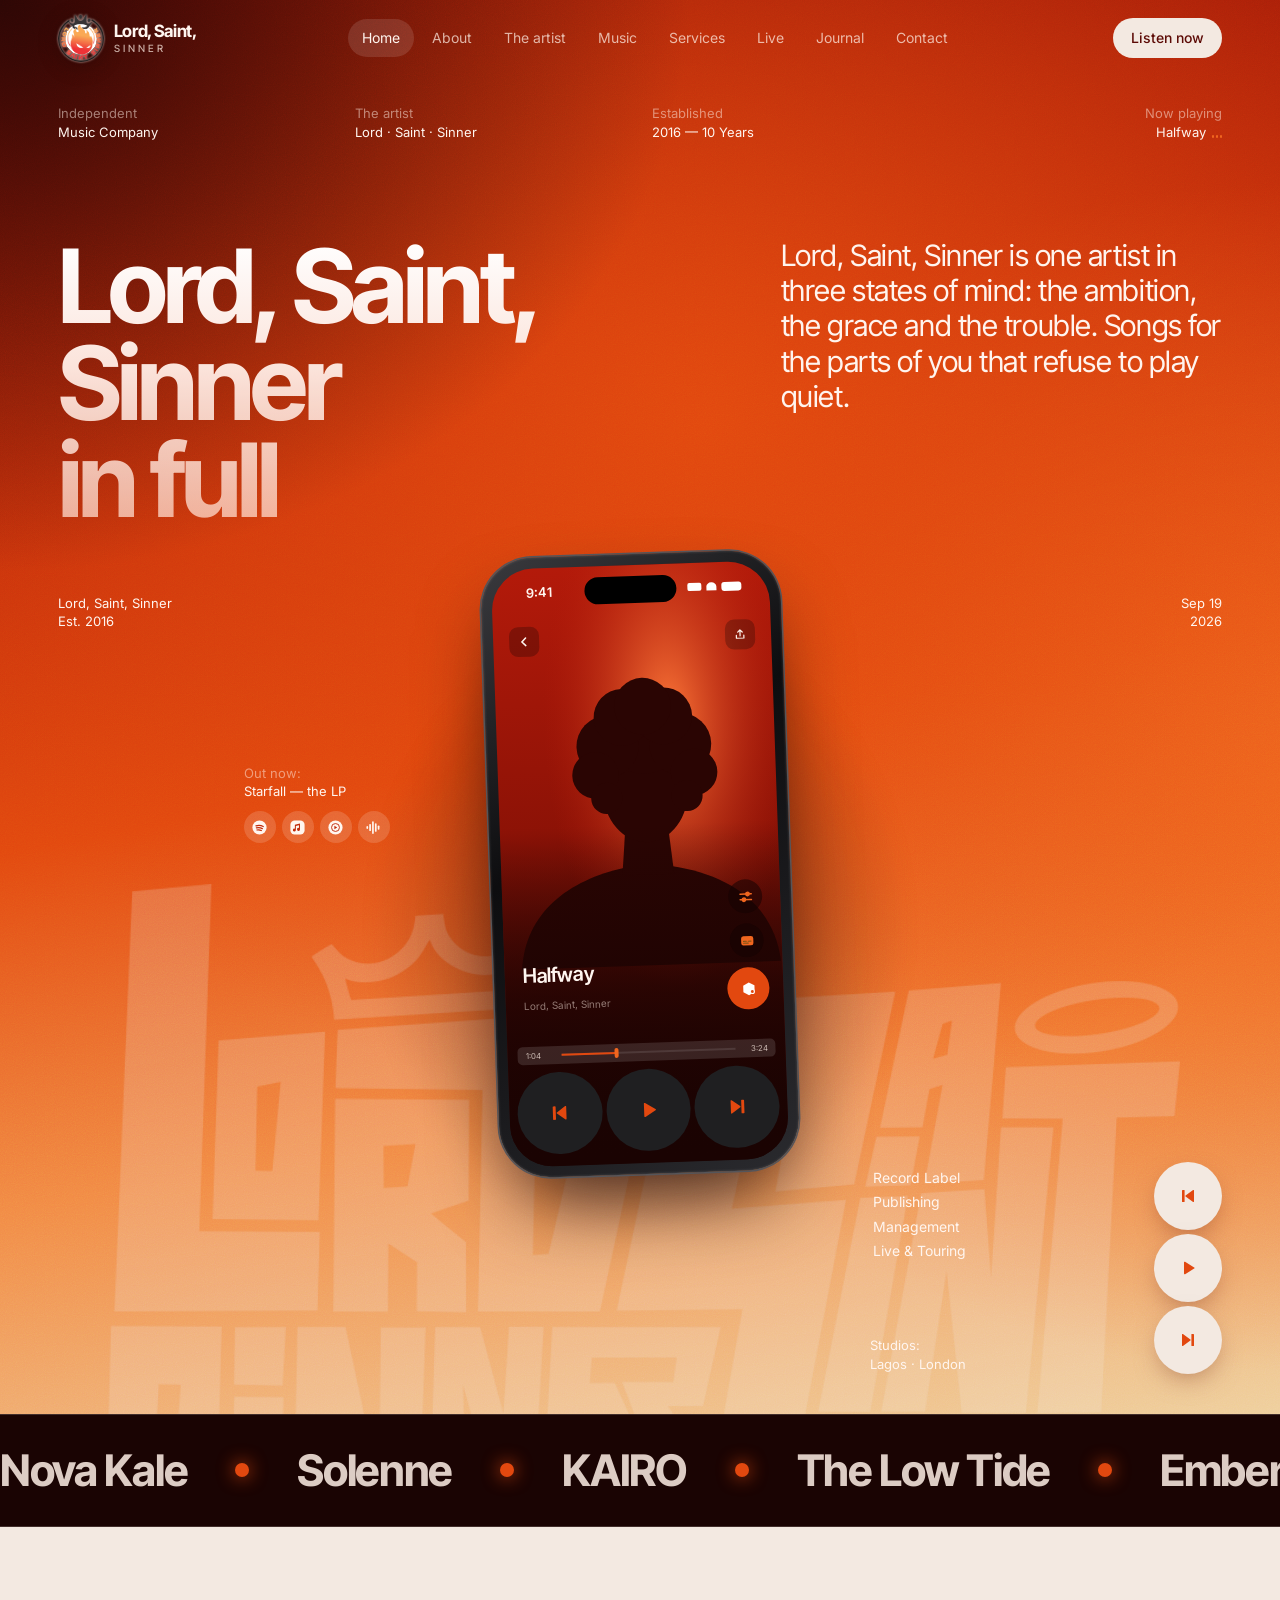
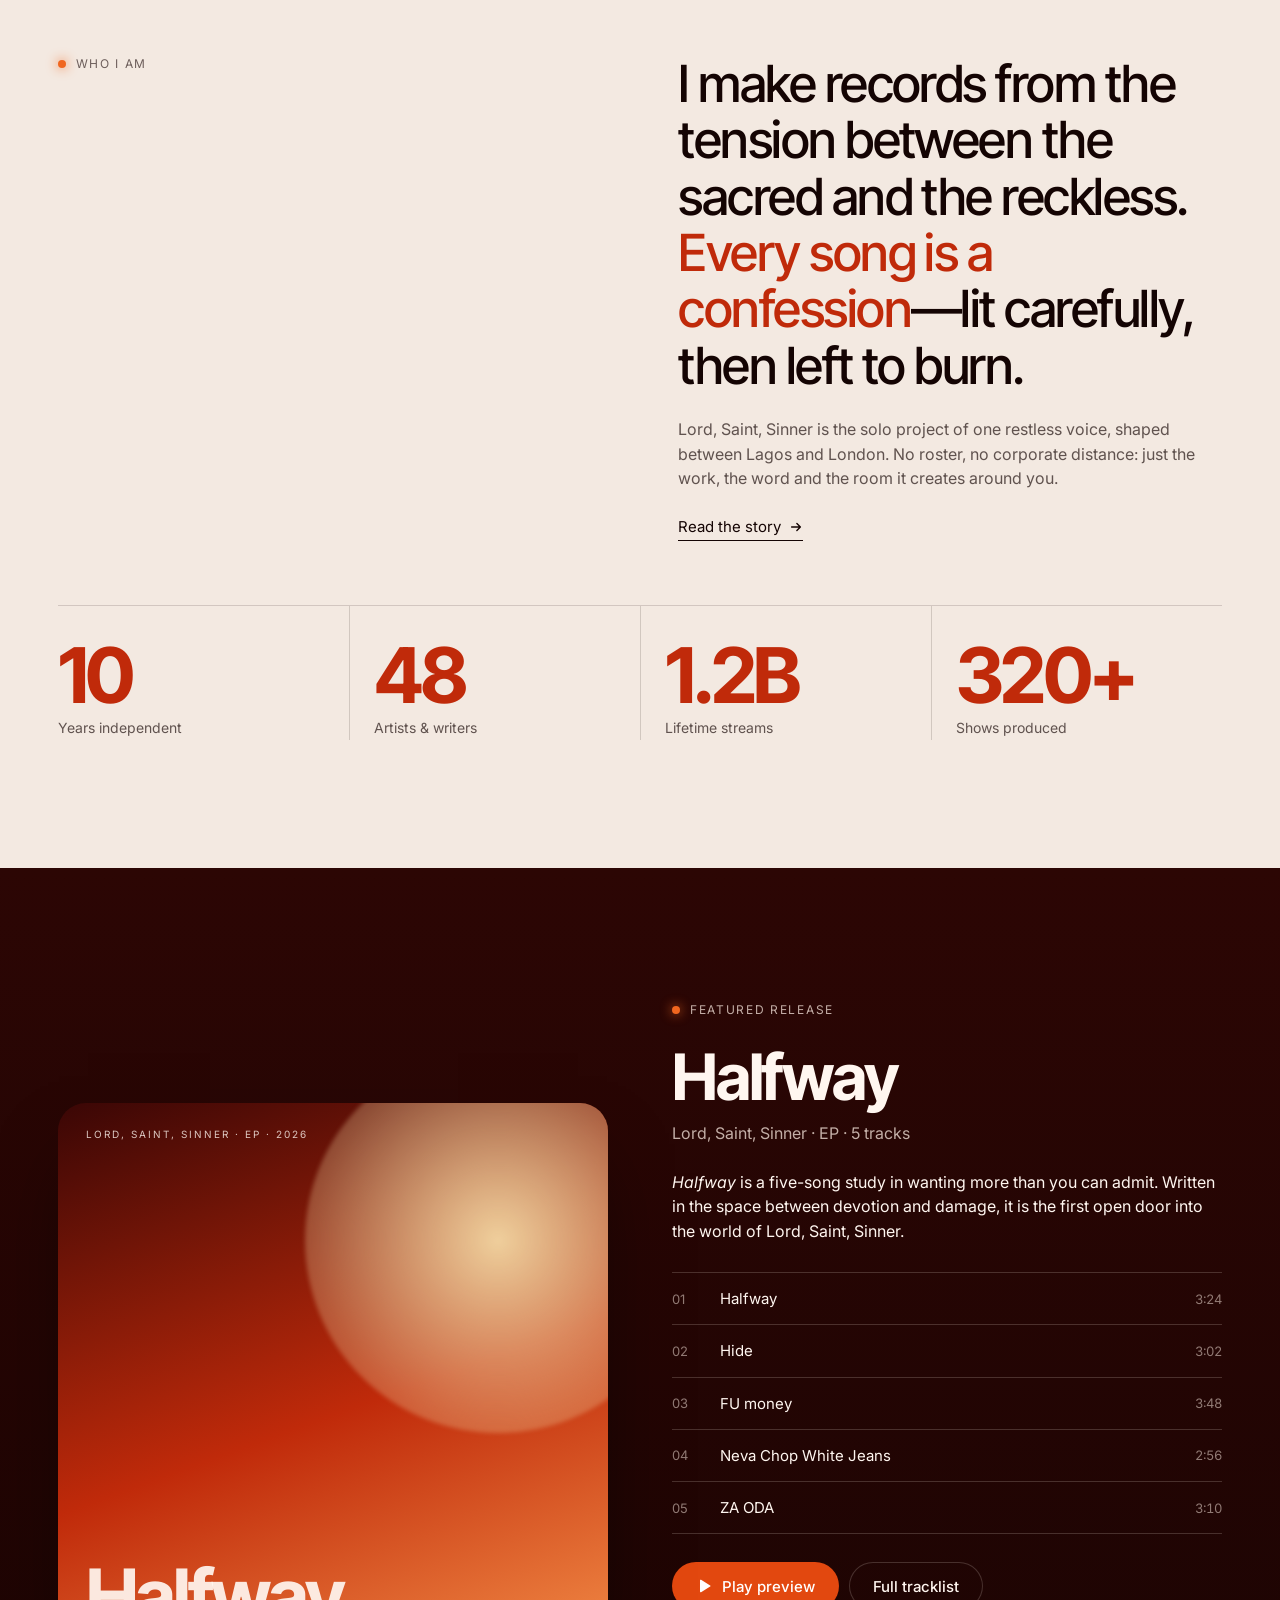
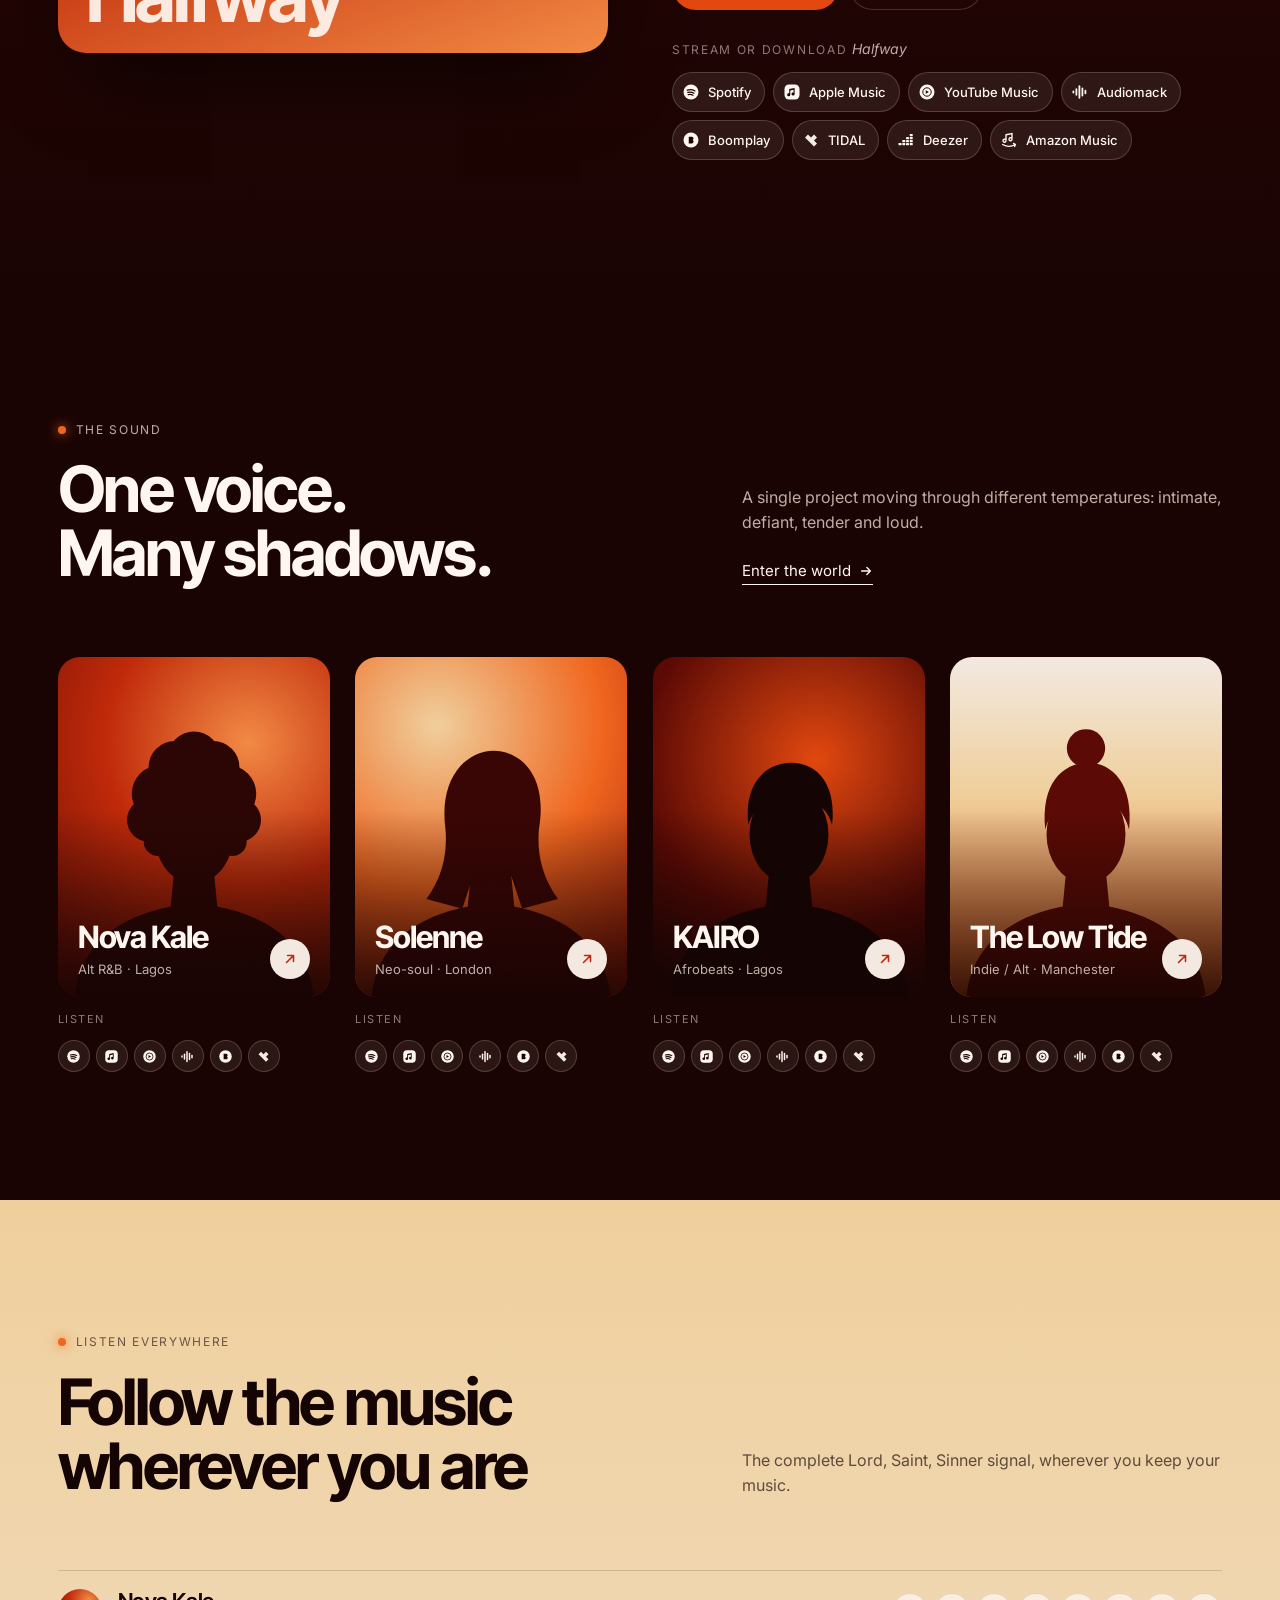
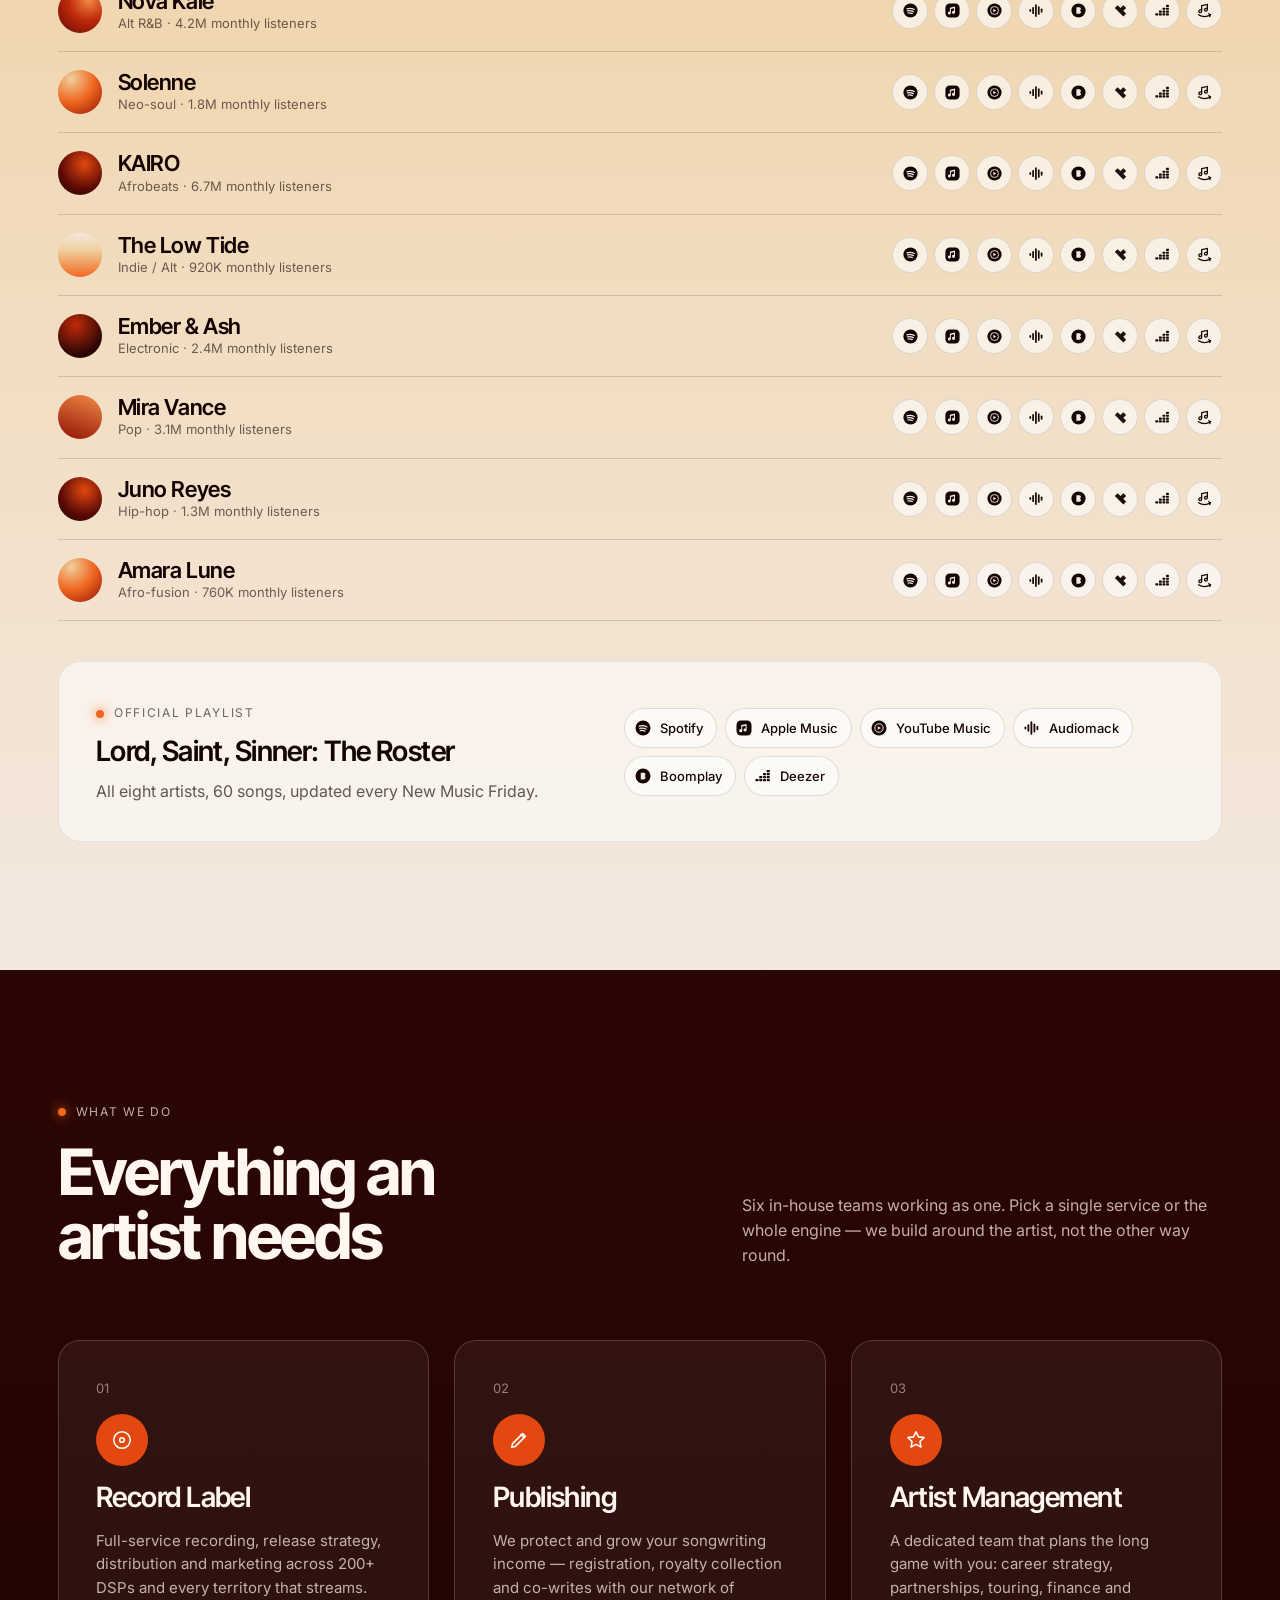
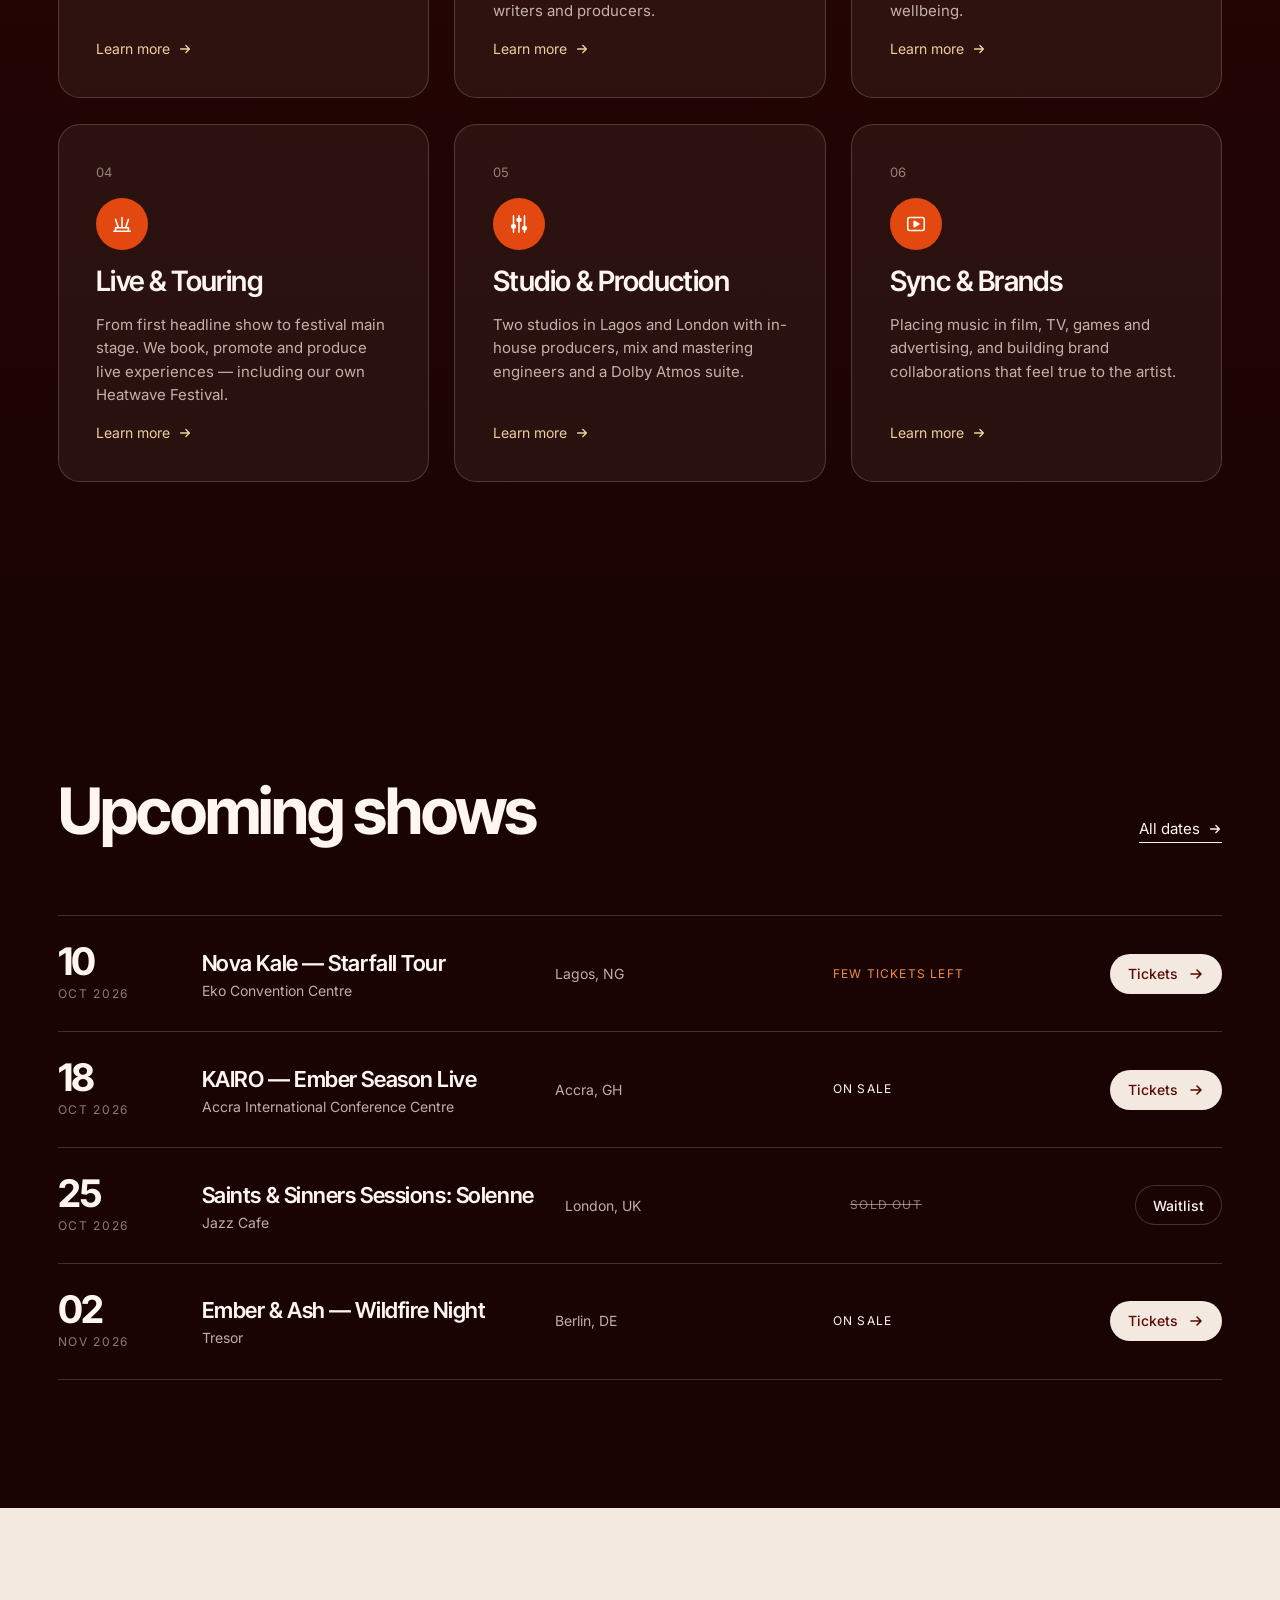
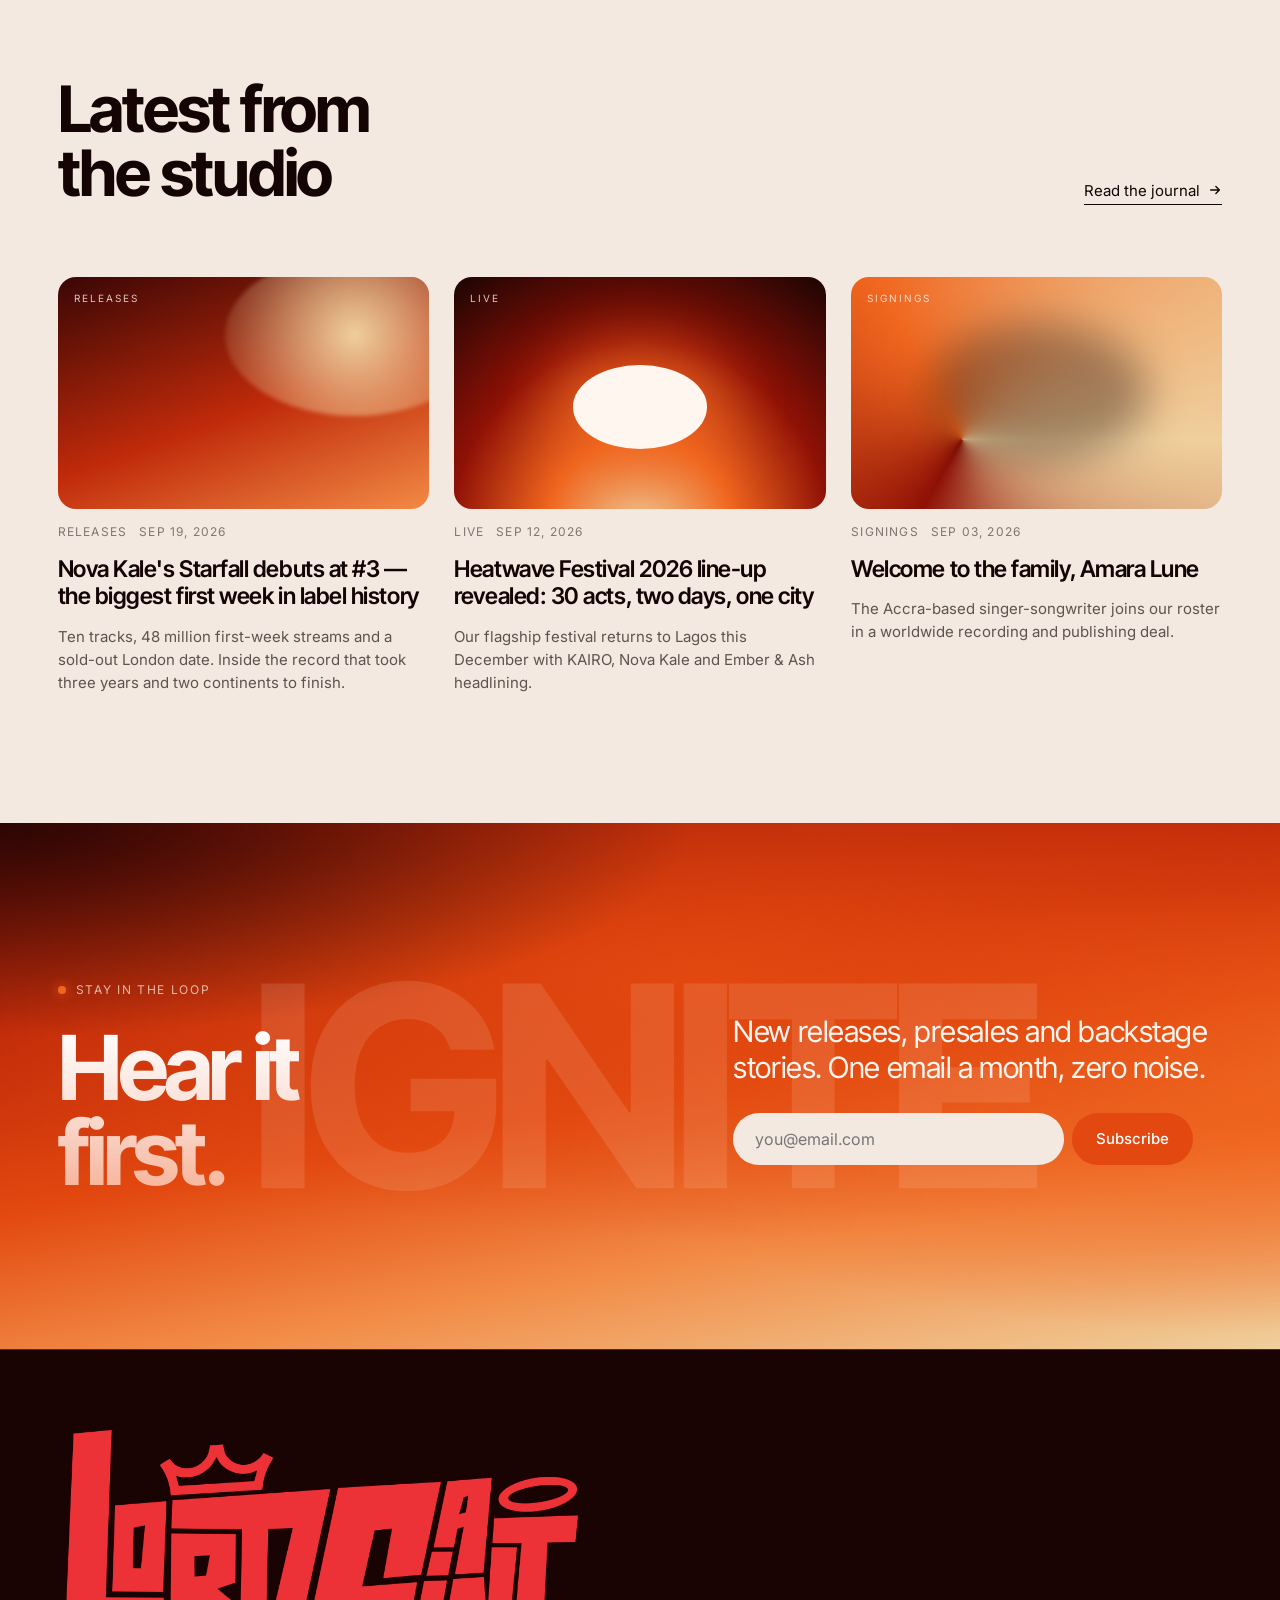
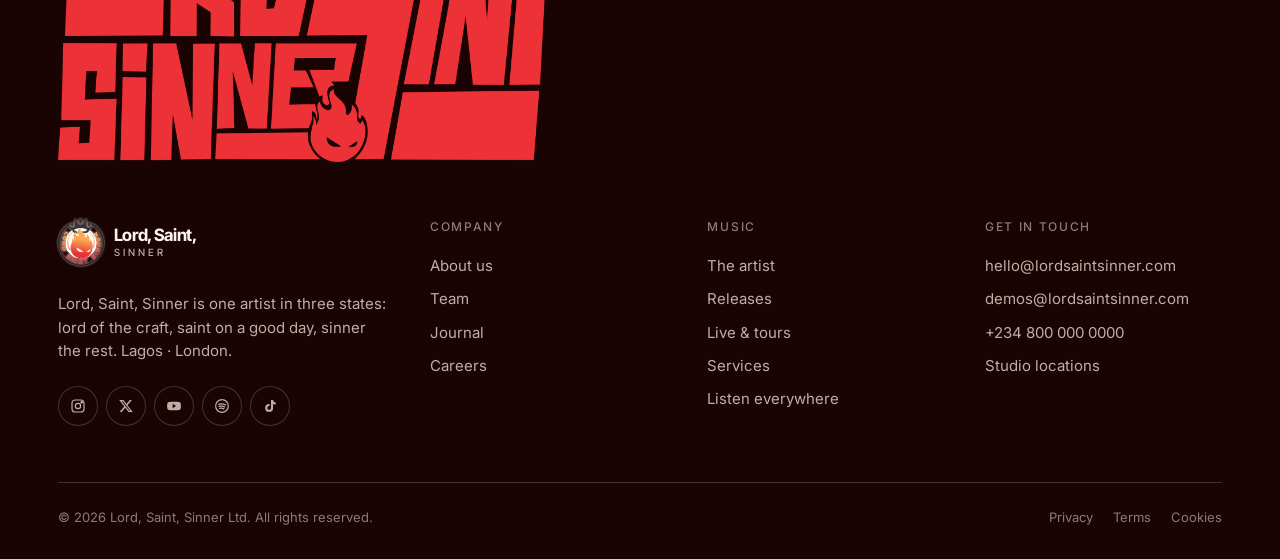
==== commit dcead051: "Reframe site as single artist" ====
--- a/index.html
+++ b/index.html
@@ -4,10 +4,10 @@
 <meta charset="utf-8">
 <meta name="viewport" content="width=device-width, initial-scale=1">
 <title>Lord, Saint, Sinner — The future of sound is set on fire</title>
-<meta name="description" content="Lord, Saint, Sinner is an independent music company: record label, publishing, artist management, live events and studios in Lagos and London.">
+<meta name="description" content="Lord, Saint, Sinner is a solo artist project shaped between Lagos and London: intimate, defiant songs for the parts of you that refuse to play quiet.">
 <meta name="theme-color" content="#8f1106">
 <meta property="og:title" content="Lord, Saint, Sinner — The future of sound is set on fire">
-<meta property="og:description" content="Lord, Saint, Sinner is an independent music company: record label, publishing, artist management, live events and studios in Lagos and London.">
+<meta property="og:description" content="Lord, Saint, Sinner is a solo artist project shaped between Lagos and London: intimate, defiant songs for the parts of you that refuse to play quiet.">
 <meta property="og:type" content="website">
 <link rel="icon" href="assets/img/favicon.png" type="image/png">
 <link rel="apple-touch-icon" href="assets/img/apple-touch-icon.png">
@@ -25,14 +25,14 @@
     <nav class="nav" id="site-nav" aria-label="Primary">
       <a href="index.html" aria-current="page">Home</a>
       <a href="about.html">About</a>
-      <a href="artists.html">Artists</a>
+      <a href="artists.html">The artist</a>
       <a href="releases.html">Music</a>
       <a href="services.html">Services</a>
       <a href="events.html">Live</a>
       <a href="news.html">Journal</a>
       <a href="contact.html">Contact</a>
     </nav>
-    <a class="btn btn-light btn-sm header-cta" href="contact.html#enquiry">Submit a demo</a>
+    <a class="btn btn-light btn-sm header-cta" href="index.html#listen">Listen now</a>
     <button class="menu-toggle" type="button" aria-controls="site-nav" aria-expanded="false" aria-label="Menu"><span></span></button>
   </div>
 </header>
@@ -41,14 +41,14 @@
   <div class="container">
     <div class="hero-meta">
       <div class="meta"><span class="label">Independent</span><br>Music Company</div>
-      <div class="meta"><span class="label">What we do</span><br>Label &middot; Publishing &middot; Live</div>
+      <div class="meta"><span class="label">The artist</span><br>Lord &middot; Saint &middot; Sinner</div>
       <div class="meta"><span class="label">Established</span><br>2016 &mdash; 10 Years</div>
-      <div class="meta"><span class="label">Now playing</span><br><span data-player-title>Starfall</span><span class="eq" aria-hidden="true"><i></i><i></i><i></i></span></div>
+      <div class="meta"><span class="label">Now playing</span><br><span data-player-title>Halfway</span><span class="eq" aria-hidden="true"><i></i><i></i><i></i></span></div>
     </div>
 
     <div class="hero-top">
-      <h1 class="display">The future of<br>sound is set<br><span class="fade">on fire</span></h1>
-      <p class="lede">Lord, Saint, Sinner is an independent music company turning raw talent into global moments&mdash;recording, publishing, managing and staging artists who refuse to play quiet.</p>
+      <h1 class="display">Lord, Saint,<br>Sinner<br><span class="fade">in full</span></h1>
+      <p class="lede">Lord, Saint, Sinner is one artist in three states of mind: the ambition, the grace and the trouble. Songs for the parts of you that refuse to play quiet.</p>
     </div>
 
     <div class="hero-stage">
@@ -73,7 +73,7 @@
             <div class="phone-status"><span>9:41</span><span class="icons"><i style="width:14px;height:8px"></i><i style="width:10px;height:8px;border-radius:50% 50% 0 0"></i><i style="width:20px;height:9px;border-radius:3px"></i></span></div>
             <div class="phone-top-btns" aria-hidden="true"><span><svg viewBox="0 0 16 16" fill="none" stroke="currentColor" stroke-width="2" stroke-linecap="round" aria-hidden="true"><path d="M10 3L5 8l5 5"/></svg></span><span><svg viewBox="0 0 16 16" fill="none" stroke="currentColor" stroke-width="1.6" stroke-linecap="round" stroke-linejoin="round" aria-hidden="true"><path d="M8 10V2M5 5l3-3 3 3M3 9v4h10V9"/></svg></span></div>
             <div class="phone-actions" aria-hidden="true"><span><svg viewBox="0 0 16 16" fill="none" stroke="currentColor" stroke-width="1.6" stroke-linecap="round" aria-hidden="true"><path d="M2 5h12M2 11h12"/><circle cx="10" cy="5" r="1.8" fill="currentColor"/><circle cx="6" cy="11" r="1.8" fill="currentColor"/></svg></span><span><svg viewBox="0 0 16 16" fill="currentColor" aria-hidden="true"><rect x="1.5" y="3" width="13" height="10" rx="2.5"/><path d="M4 8.5h3M9 8.5h3M4 10.5h5" stroke="#141" stroke-opacity=".5" stroke-width="1.2" stroke-linecap="round"/></svg></span><span class="hot"><svg viewBox="0 0 16 16" fill="currentColor" aria-hidden="true"><path d="M8 1.2l6 3.3v7L8 14.8 2 11.5v-7z"/><circle cx="11.5" cy="11" r="2.2" fill="#e2480f" stroke="#fff" stroke-width="1.2"/></svg></span></div>
-            <div class="phone-track"><strong data-player-title>Starfall</strong><span data-player-artist>Nova Kale</span></div>
+            <div class="phone-track"><strong data-player-title>Halfway</strong><span data-player-artist>Lord, Saint, Sinner</span></div>
             <div class="phone-progress" aria-hidden="true"><span data-player-current>1:04</span><div class="bar"><i data-player-bar></i></div><span data-player-duration>3:24</span></div>
             <div class="phone-controls">
               <button type="button" data-player-prev aria-label="Previous track"><svg viewBox="0 0 16 16" fill="currentColor" aria-hidden="true"><rect x="2" y="2" width="2.6" height="12" rx="0.6"/><path d="M14 2.6v10.8a.6.6 0 0 1-.92.5L5.6 8.5a.6.6 0 0 1 0-1l7.48-5.4a.6.6 0 0 1 .92.5z"/></svg></button>
@@ -110,11 +110,11 @@
 <section class="section section-cream">
   <div class="container">
     <div class="split">
-      <span class="eyebrow reveal">Who we are</span>
-      <div>
-        <p class="big-quote reveal">We don&rsquo;t just sign artists. We <em>fan flames</em>&mdash;giving bold voices the team, the tools and the stage to be heard everywhere.</p>
-        <p class="muted mt-2 reveal" style="max-width:36em">Founded in a two-room Lagos studio in 2016, Lord, Saint, Sinner has grown into an independent music company with a global reach: a record label, a publishing house, a management team, two studios and a festival. Artist-first, always.</p>
-        <a class="link-arrow mt-2 reveal" href="about.html">Our story <svg viewBox="0 0 16 16" fill="none" stroke="currentColor" stroke-width="1.6" stroke-linecap="round" stroke-linejoin="round" aria-hidden="true"><path d="M3 8h10M9 4l4 4-4 4"/></svg></a>
+      <span class="eyebrow reveal">Who I am</span>
+      <div>
+        <p class="big-quote reveal">I make records from the tension between the sacred and the reckless. <em>Every song is a confession</em>&mdash;lit carefully, then left to burn.</p>
+        <p class="muted mt-2 reveal" style="max-width:36em">Lord, Saint, Sinner is the solo project of one restless voice, shaped between Lagos and London. No roster, no corporate distance: just the work, the word and the room it creates around you.</p>
+        <a class="link-arrow mt-2 reveal" href="about.html">Read the story <svg viewBox="0 0 16 16" fill="none" stroke="currentColor" stroke-width="1.6" stroke-linecap="round" stroke-linejoin="round" aria-hidden="true"><path d="M3 8h10M9 4l4 4-4 4"/></svg></a>
       </div>
     </div>
     <div class="stats mt-4">
@@ -129,22 +129,22 @@
 <section class="section section-deep">
   <div class="container feature">
     <div class="cover c1 reveal">
-      <span class="cover-tag">Nova Kale &middot; LP &middot; 2026</span>
-      <span class="cover-title">Starfall</span>
+      <span class="cover-tag">Lord, Saint, Sinner &middot; EP &middot; 2026</span>
+      <span class="cover-title">Halfway</span>
     </div>
     <div class="reveal">
       <span class="eyebrow">Featured release</span>
-      <h2 class="h2 mt-2">Starfall</h2>
-      <p class="muted mt-1">Nova Kale &middot; Album &middot; 10 tracks &middot; 32 min</p>
-      <p class="mt-2" style="max-width:34em">Three years in the making, <em>Starfall</em> is a nocturnal R&amp;B record about gravity, distance and falling anyway. Recorded between Lagos and London with KAIRO and Solenne.</p>
+      <h2 class="h2 mt-2">Halfway</h2>
+      <p class="muted mt-1">Lord, Saint, Sinner &middot; EP &middot; 5 tracks</p>
+      <p class="mt-2" style="max-width:34em"><em>Halfway</em> is a five-song study in wanting more than you can admit. Written in the space between devotion and damage, it is the first open door into the world of Lord, Saint, Sinner.</p>
       <ol class="tracklist">
-        <li><span>01</span><span>Intro (Gravity)</span><span>1:12</span></li><li><span>02</span><span>Starfall<em>Single</em></span><span>3:24</span></li><li><span>03</span><span>Orbit</span><span>3:02</span></li><li><span>04</span><span>Red Giant<em>feat. KAIRO</em></span><span>3:48</span></li><li><span>05</span><span>Neon Psalm</span><span>2:56</span></li>
+        <li><span>01</span><span>Halfway</span><span>3:24</span></li><li><span>02</span><span>Hide</span><span>3:02</span></li><li><span>03</span><span>FU money</span><span>3:48</span></li><li><span>04</span><span>Neva Chop White Jeans</span><span>2:56</span></li><li><span>05</span><span>ZA ODA</span><span>3:10</span></li>
       </ol>
       <div class="platforms">
         <button class="btn btn-ember" type="button" data-play-track="0"><svg viewBox="0 0 16 16" fill="currentColor" aria-hidden="true"><path d="M4 2.4v11.2a.7.7 0 0 0 1.06.6l9.1-5.6a.7.7 0 0 0 0-1.2l-9.1-5.6A.7.7 0 0 0 4 2.4z"/></svg> Play preview</button>
         <a class="btn btn-ghost" href="releases.html">Full tracklist</a>
       </div>
-      <p class="listen-label">Stream or download <em>Starfall</em></p>
+      <p class="listen-label">Stream or download <em>Halfway</em></p>
       <div class="listen"><a class="pl pl-spotify" href="https://open.spotify.com/search/Nova%20Kale%20Starfall" target="_blank" rel="noopener" aria-label="Starfall on Spotify" title="Spotify"><svg viewBox="0 0 24 24" aria-hidden="true"><circle cx="12" cy="12" r="10" fill="currentColor"/><path d="M7 9.6c3.5-1 7.5-.6 10.3 1M7.6 12.6c2.9-.8 6-.4 8.4 1M8.3 15.5c2.2-.5 4.4-.3 6.3.8" fill="none" stroke="var(--pl-bg,#1a0403)" stroke-width="1.7" stroke-linecap="round"/></svg><span>Spotify</span></a><a class="pl pl-apple" href="https://music.apple.com/us/search?term=Nova%20Kale%20Starfall" target="_blank" rel="noopener" aria-label="Starfall on Apple Music" title="Apple Music"><svg viewBox="0 0 24 24" aria-hidden="true"><rect x="2" y="2" width="20" height="20" rx="6" fill="currentColor"/><path d="M15.5 6.5v8.2a2.1 2.1 0 1 1-1.4-2V8.9l-4.4 1v5.8a2.1 2.1 0 1 1-1.4-2V8.1z" fill="var(--pl-bg,#1a0403)"/></svg><span>Apple Music</span></a><a class="pl pl-ytmusic" href="https://music.youtube.com/search?q=Nova%20Kale%20Starfall" target="_blank" rel="noopener" aria-label="Starfall on YouTube Music" title="YouTube Music"><svg viewBox="0 0 24 24" aria-hidden="true"><circle cx="12" cy="12" r="10" fill="currentColor"/><circle cx="12" cy="12" r="5.6" fill="none" stroke="var(--pl-bg,#1a0403)" stroke-width="1.3"/><path d="M10.4 9.6v4.8l4-2.4z" fill="var(--pl-bg,#1a0403)"/></svg><span>YouTube Music</span></a><a class="pl pl-audiomack" href="https://audiomack.com/search?q=Nova%20Kale%20Starfall" target="_blank" rel="noopener" aria-label="Starfall on Audiomack" title="Audiomack"><svg viewBox="0 0 24 24" fill="currentColor" aria-hidden="true"><rect x="2" y="10" width="2.4" height="4" rx="1.2"/><rect x="6" y="7" width="2.4" height="10" rx="1.2"/><rect x="10" y="3" width="2.4" height="18" rx="1.2"/><rect x="14" y="6" width="2.4" height="12" rx="1.2"/><rect x="18" y="9" width="2.4" height="6" rx="1.2"/></svg><span>Audiomack</span></a><a class="pl pl-boomplay" href="https://www.boomplay.com/search/default/Nova%20Kale%20Starfall" target="_blank" rel="noopener" aria-label="Starfall on Boomplay" title="Boomplay"><svg viewBox="0 0 24 24" aria-hidden="true"><circle cx="12" cy="12" r="10" fill="currentColor"/><path d="M9 7.5h4.2a2.3 2.3 0 0 1 .8 4.4 2.4 2.4 0 0 1-.6 4.6H9z" fill="var(--pl-bg,#1a0403)"/></svg><span>Boomplay</span></a><a class="pl pl-tidal" href="https://listen.tidal.com/search?q=Nova%20Kale%20Starfall" target="_blank" rel="noopener" aria-label="Starfall on TIDAL" title="TIDAL"><svg viewBox="0 0 24 24" fill="currentColor" aria-hidden="true"><path d="M4 8.5l4-4 4 4-4 4zM12 8.5l4-4 4 4-4 4zM8 12.5l4-4 4 4-4 4zM12 16.5l4-4 4 4-4 4" opacity=".95"/></svg><span>TIDAL</span></a><a class="pl pl-deezer" href="https://www.deezer.com/search/Nova%20Kale%20Starfall" target="_blank" rel="noopener" aria-label="Starfall on Deezer" title="Deezer"><svg viewBox="0 0 24 24" fill="currentColor" aria-hidden="true"><rect x="2" y="16" width="4" height="3" rx=".6"/><rect x="7" y="16" width="4" height="3" rx=".6"/><rect x="7" y="12" width="4" height="3" rx=".6"/><rect x="12" y="16" width="4" height="3" rx=".6"/><rect x="12" y="12" width="4" height="3" rx=".6"/><rect x="12" y="8" width="4" height="3" rx=".6"/><rect x="17" y="16" width="4" height="3" rx=".6"/><rect x="17" y="12" width="4" height="3" rx=".6"/><rect x="17" y="8" width="4" height="3" rx=".6"/><rect x="17" y="4" width="4" height="3" rx=".6"/></svg><span>Deezer</span></a><a class="pl pl-amazon" href="https://music.amazon.com/search/Nova%20Kale%20Starfall" target="_blank" rel="noopener" aria-label="Starfall on Amazon Music" title="Amazon Music"><svg viewBox="0 0 24 24" fill="none" stroke="currentColor" stroke-width="1.8" stroke-linecap="round" aria-hidden="true"><path d="M8 5v8a2 2 0 1 1-2-2h2M8 5l8-1.5V11a2 2 0 1 1-2-2h2"/><path d="M3.5 18c5 3 12 3 17 0M18 16.5l2.5 1.5-1 2.6" /></svg><span>Amazon Music</span></a></div>
     </div>
   </div>
@@ -154,12 +154,12 @@
   <div class="container">
     <div class="section-head">
       <div>
-        <span class="eyebrow reveal">The roster</span>
-        <h2 class="h2 reveal">Artists who<br>burn brighter</h2>
+        <span class="eyebrow reveal">The sound</span>
+        <h2 class="h2 reveal">One voice.<br>Many shadows.</h2>
       </div>
       <div class="reveal">
-        <p class="muted">Eight artists. Six genres. One family. From Lagos to London, Berlin to New York, our roster is built on originality over algorithms.</p>
-        <a class="link-arrow mt-2" href="artists.html">Meet all artists <svg viewBox="0 0 16 16" fill="none" stroke="currentColor" stroke-width="1.6" stroke-linecap="round" stroke-linejoin="round" aria-hidden="true"><path d="M3 8h10M9 4l4 4-4 4"/></svg></a>
+        <p class="muted">A single project moving through different temperatures: intimate, defiant, tender and loud.</p>
+        <a class="link-arrow mt-2" href="artists.html">Enter the world <svg viewBox="0 0 16 16" fill="none" stroke="currentColor" stroke-width="1.6" stroke-linecap="round" stroke-linejoin="round" aria-hidden="true"><path d="M3 8h10M9 4l4 4-4 4"/></svg></a>
       </div>
     </div>
     <div class="grid grid-4">
@@ -213,9 +213,9 @@
     <div class="section-head">
       <div>
         <span class="eyebrow reveal">Listen everywhere</span>
-        <h2 class="h2 reveal">Find our artists<br>on your platform</h2>
-      </div>
-      <p class="muted reveal">Every artist on the roster, on every major streaming service. Tap a platform to open the artist there, or follow the label playlist to hear it all in one place.</p>
+        <h2 class="h2 reveal">Follow the music<br>wherever you are</h2>
+      </div>
+      <p class="muted reveal">The complete Lord, Saint, Sinner signal, wherever you keep your music.</p>
     </div>
     <div class="stream-list">
       <div class="stream-row reveal">
@@ -400,7 +400,7 @@
     <div class="footer-top">
       <div class="about">
         <a class="logo" href="index.html" aria-label="Lord, Saint, Sinner home"><img class="logo-badge badge-img" src="assets/img/lss-badge.png" alt="" width="46" height="48"><span>Lord, Saint,<small>SINNER</small></span></a>
-        <p>An independent music company recording, publishing, managing and staging artists who refuse to play quiet. Every artist is a little of all three: lord of their craft, saint on a good day, sinner the rest. Lagos &middot; London.</p>
+        <p>Lord, Saint, Sinner is one artist in three states: lord of the craft, saint on a good day, sinner the rest. Lagos &middot; London.</p>
         <div class="socials">
           <a href="#" aria-label="Instagram"><svg viewBox="0 0 24 24" fill="none" stroke="currentColor" stroke-width="1.8" aria-hidden="true"><rect x="3" y="3" width="18" height="18" rx="5"/><circle cx="12" cy="12" r="4"/><circle cx="17.5" cy="6.5" r="1" fill="currentColor"/></svg></a>
           <a href="#" aria-label="X"><svg viewBox="0 0 24 24" fill="currentColor" aria-hidden="true"><path d="M17.8 3h3.1l-6.8 7.8 8 10.2h-6.3l-4.9-6.4L5.3 21H2.2l7.3-8.3L1.8 3h6.4l4.4 5.9zm-1.1 16.2h1.7L7.3 4.7H5.5z"/></svg></a>
@@ -421,7 +421,7 @@
       <div>
         <h4>Music</h4>
         <ul>
-          <li><a href="artists.html">Artists</a></li>
+          <li><a href="artists.html">The artist</a></li>
           <li><a href="releases.html">Releases</a></li>
           <li><a href="events.html">Live &amp; tours</a></li>
           <li><a href="services.html">Services</a></li>
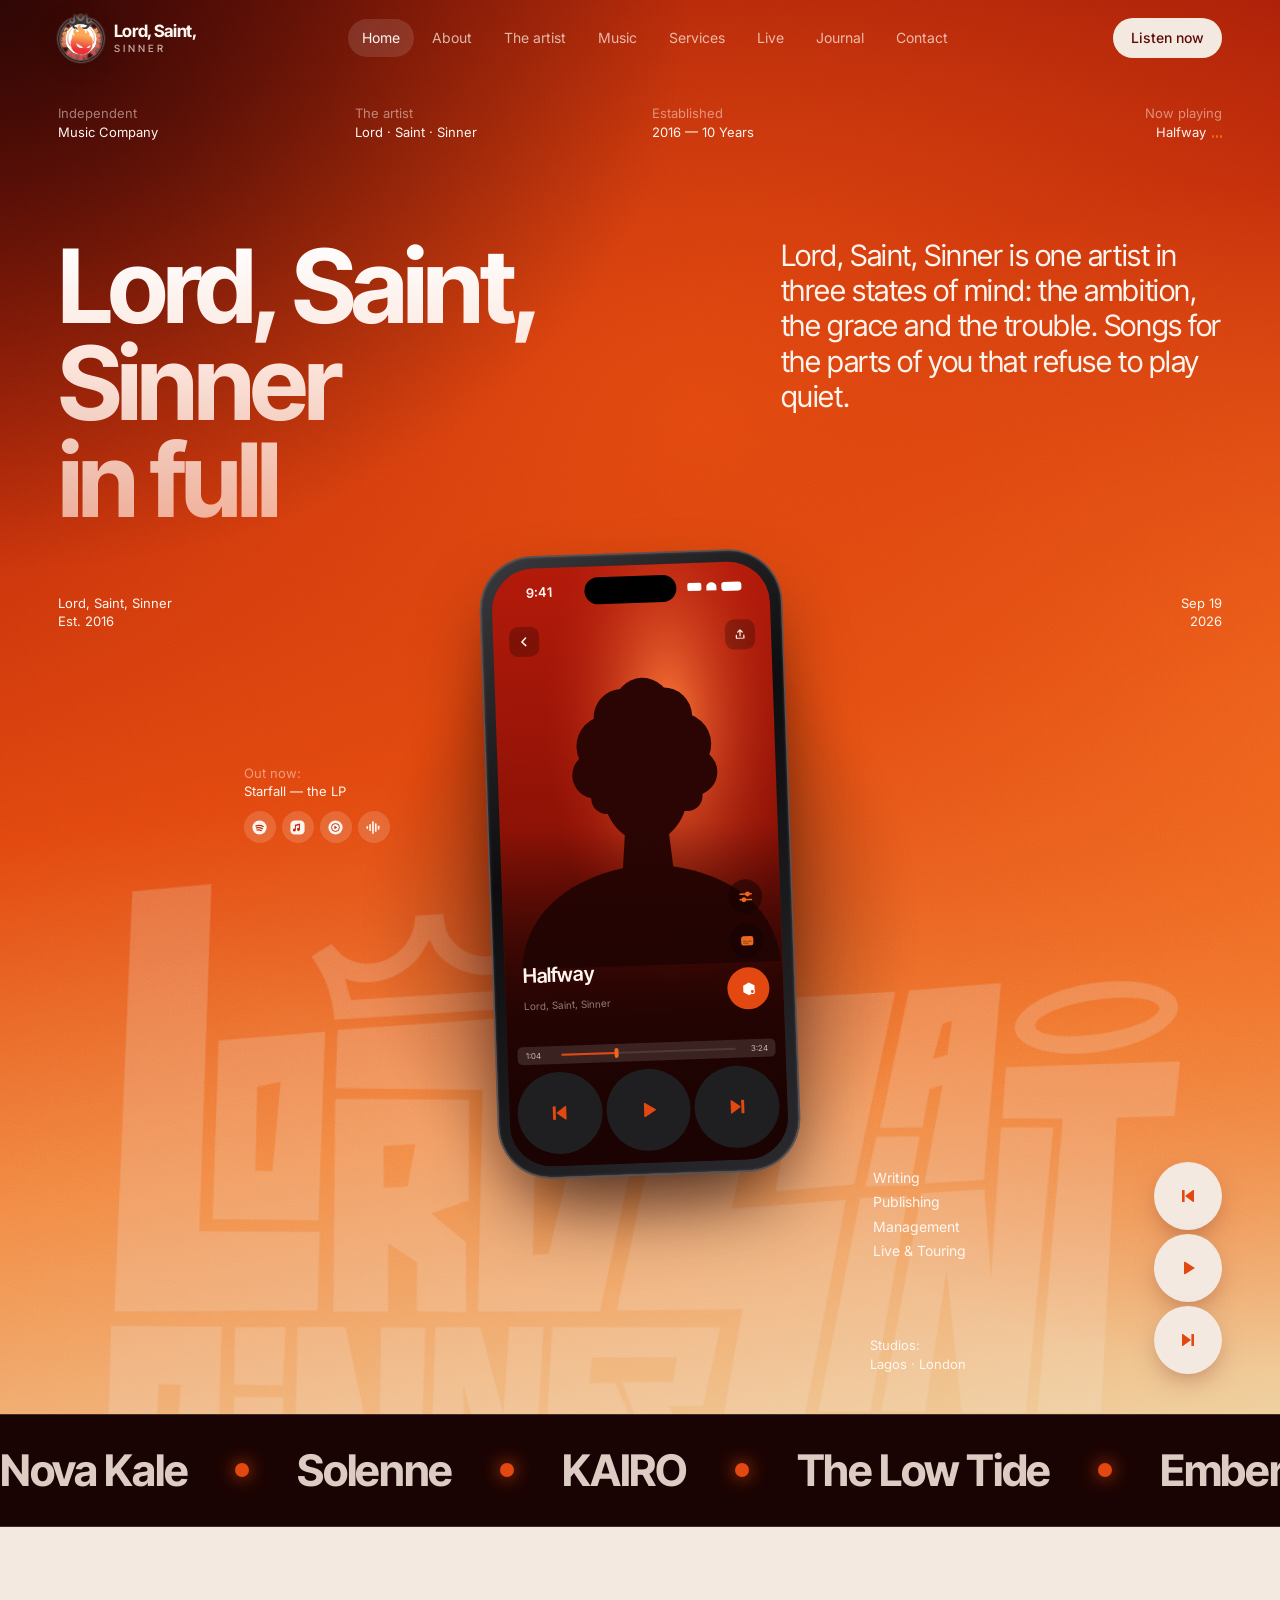
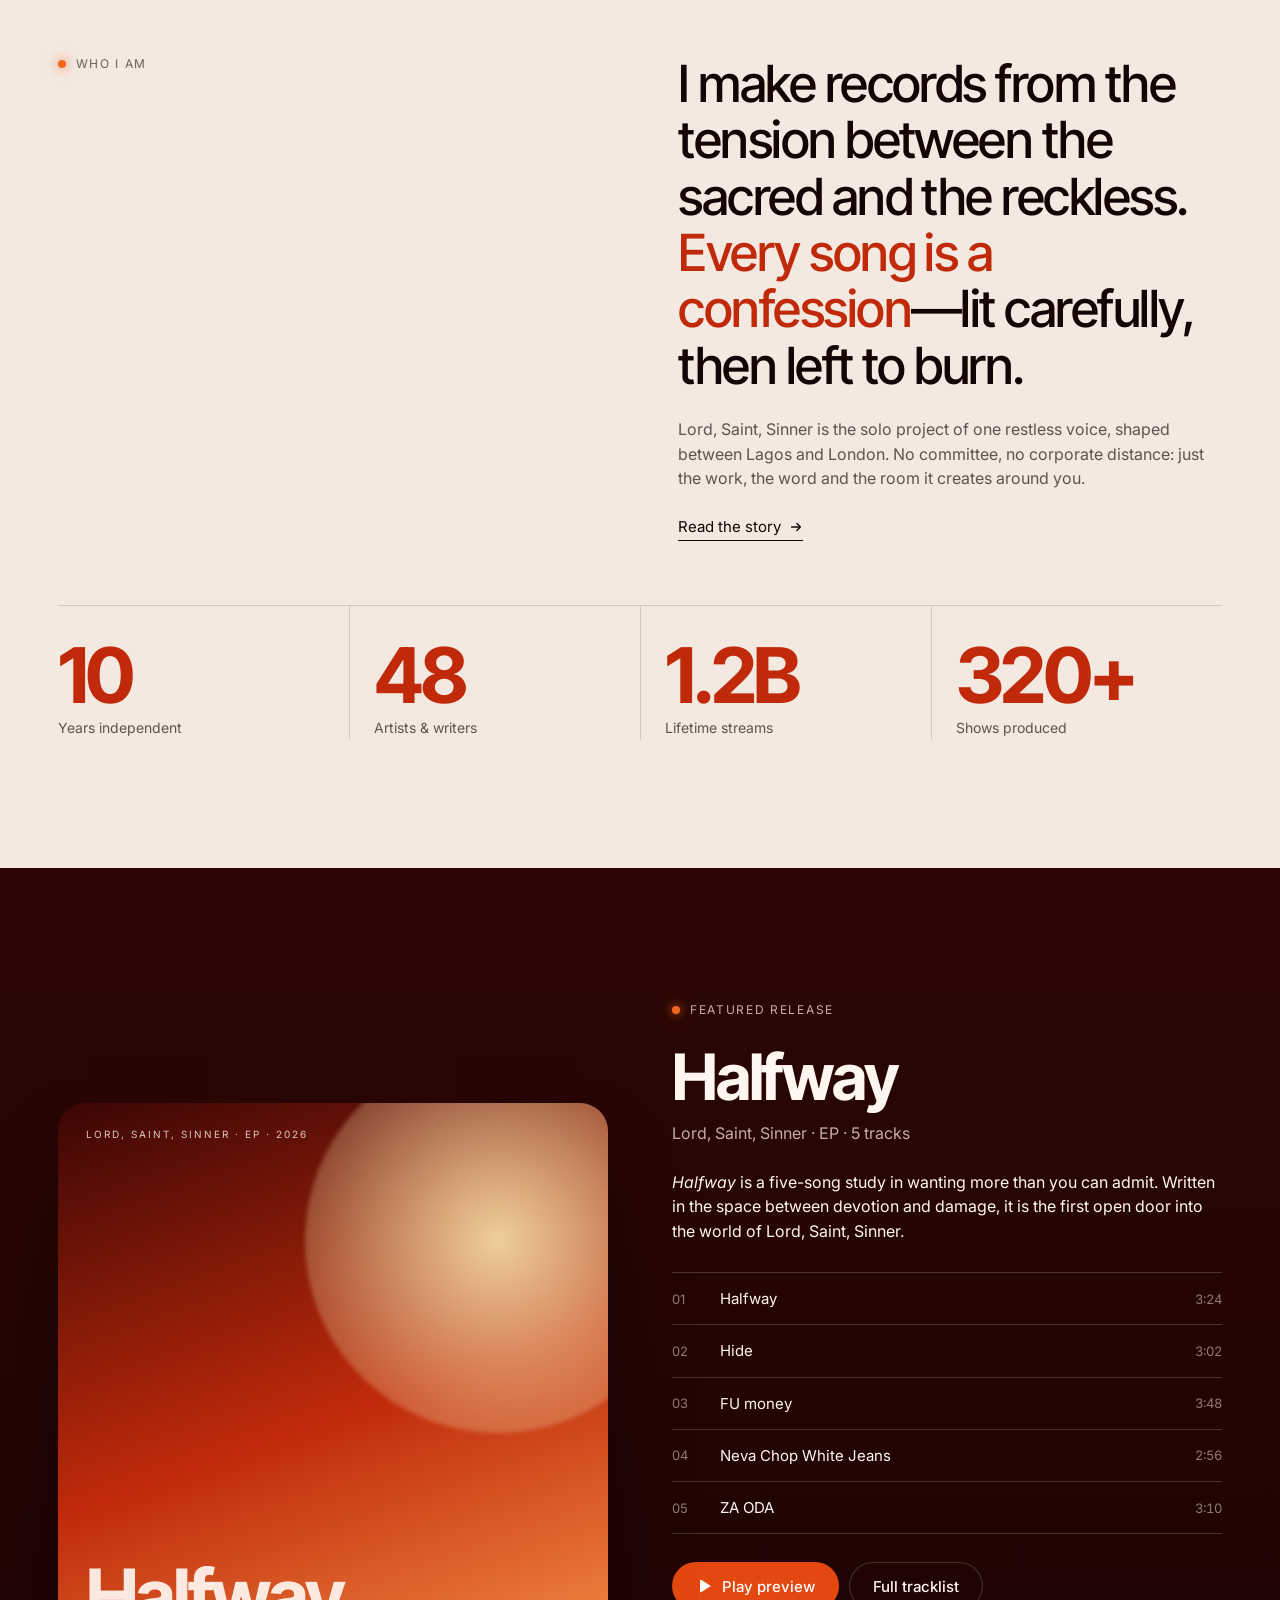
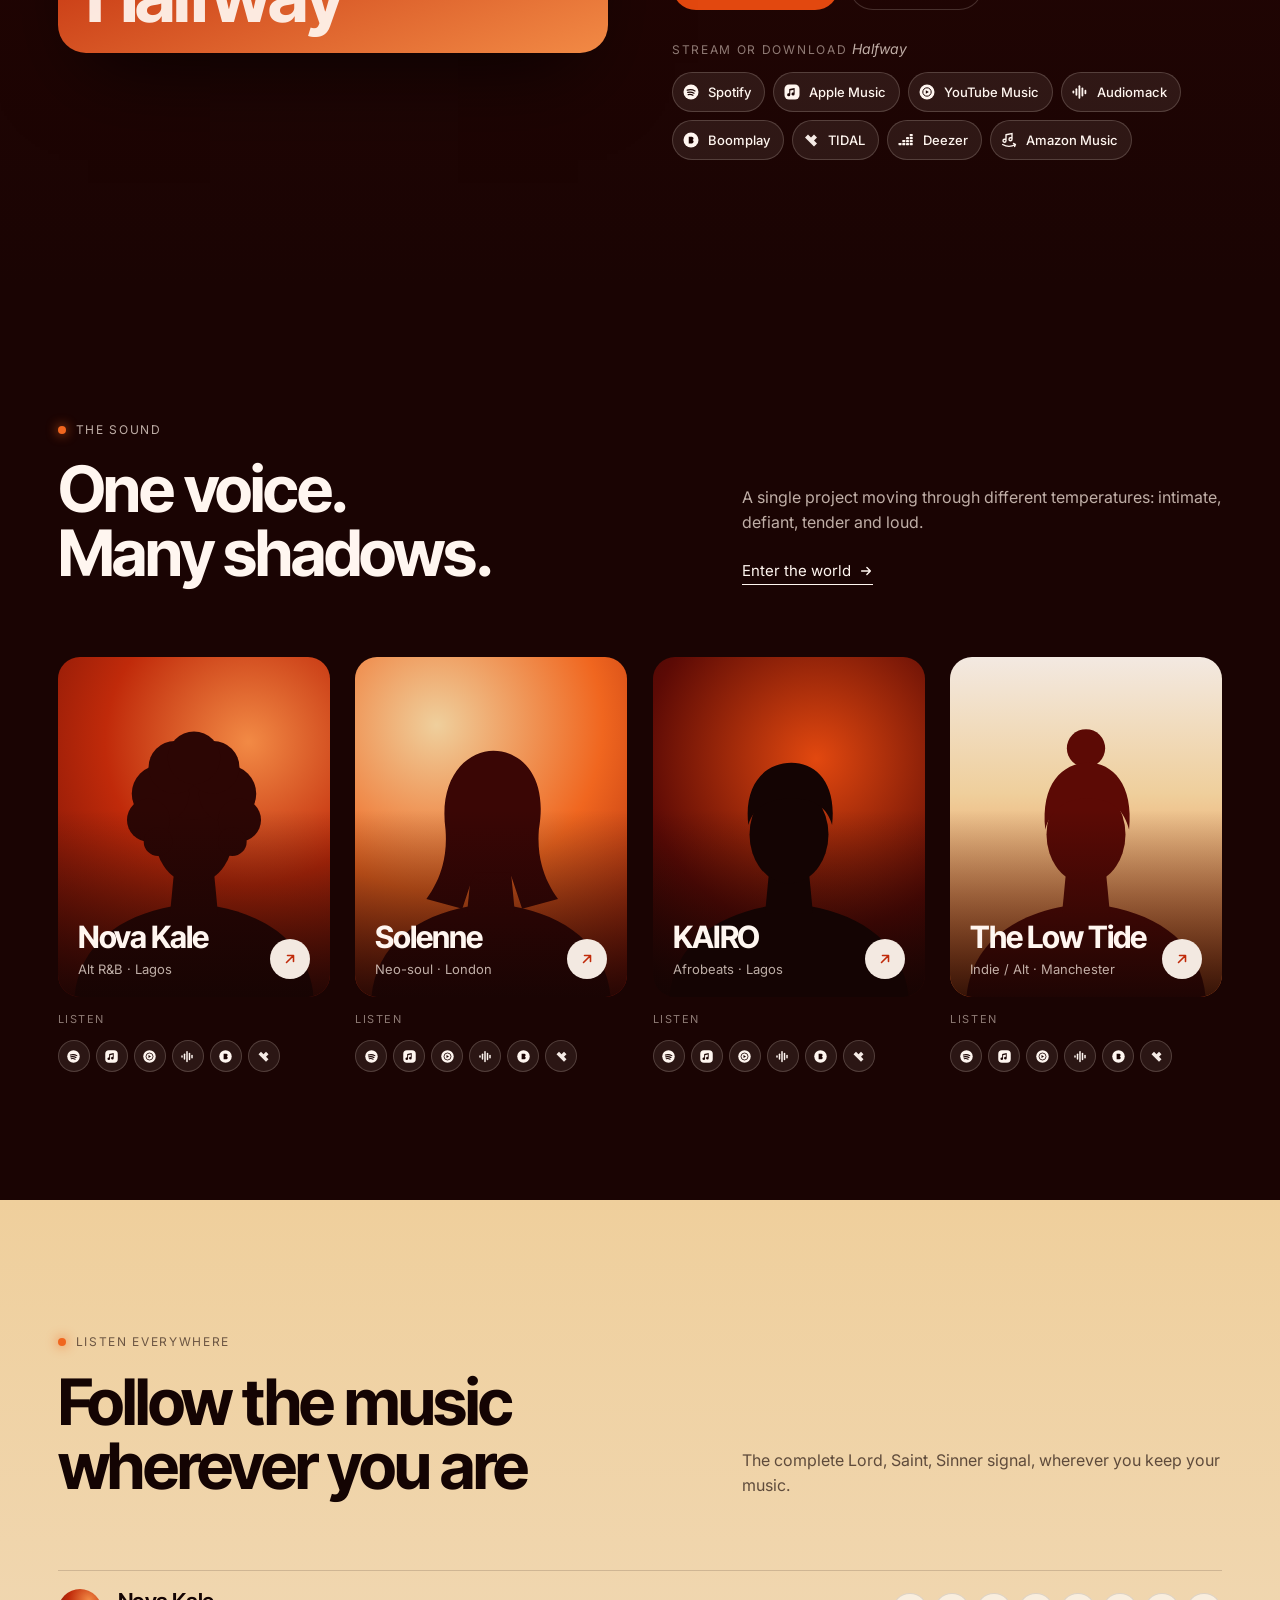
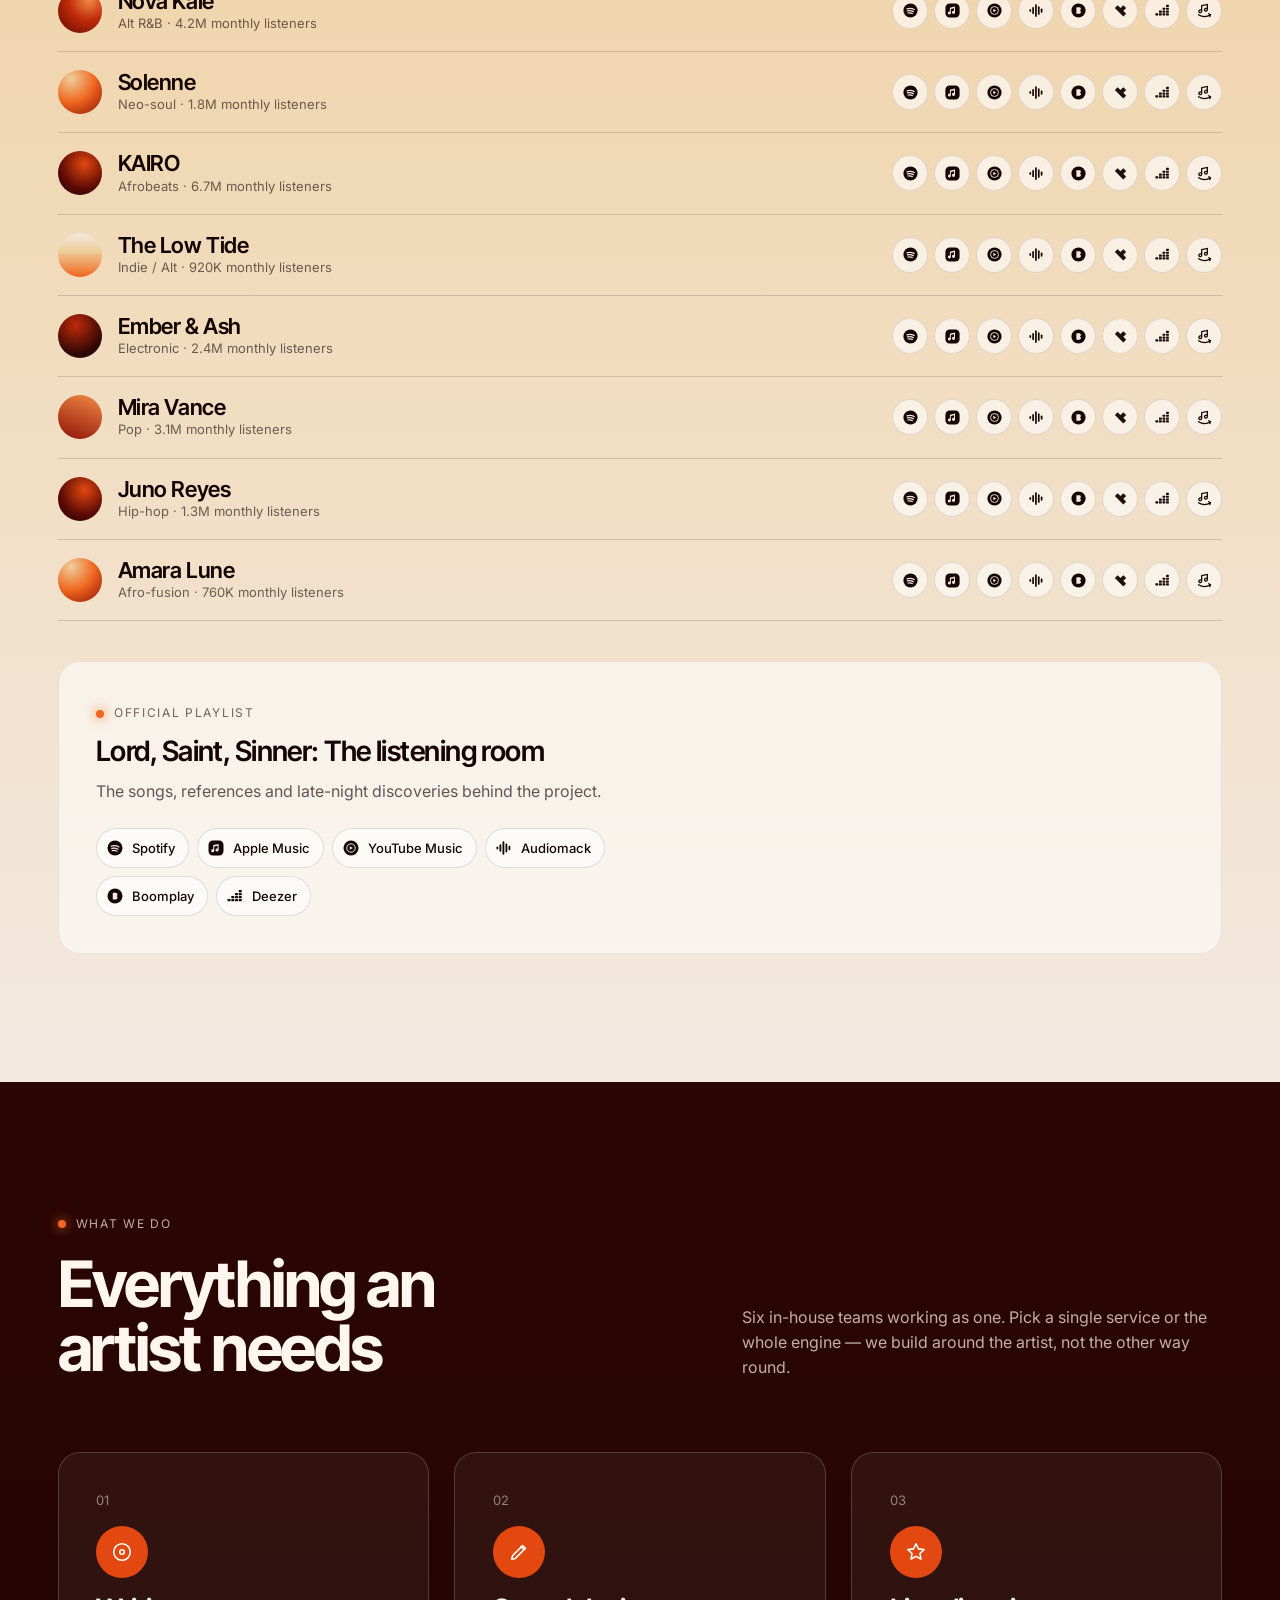
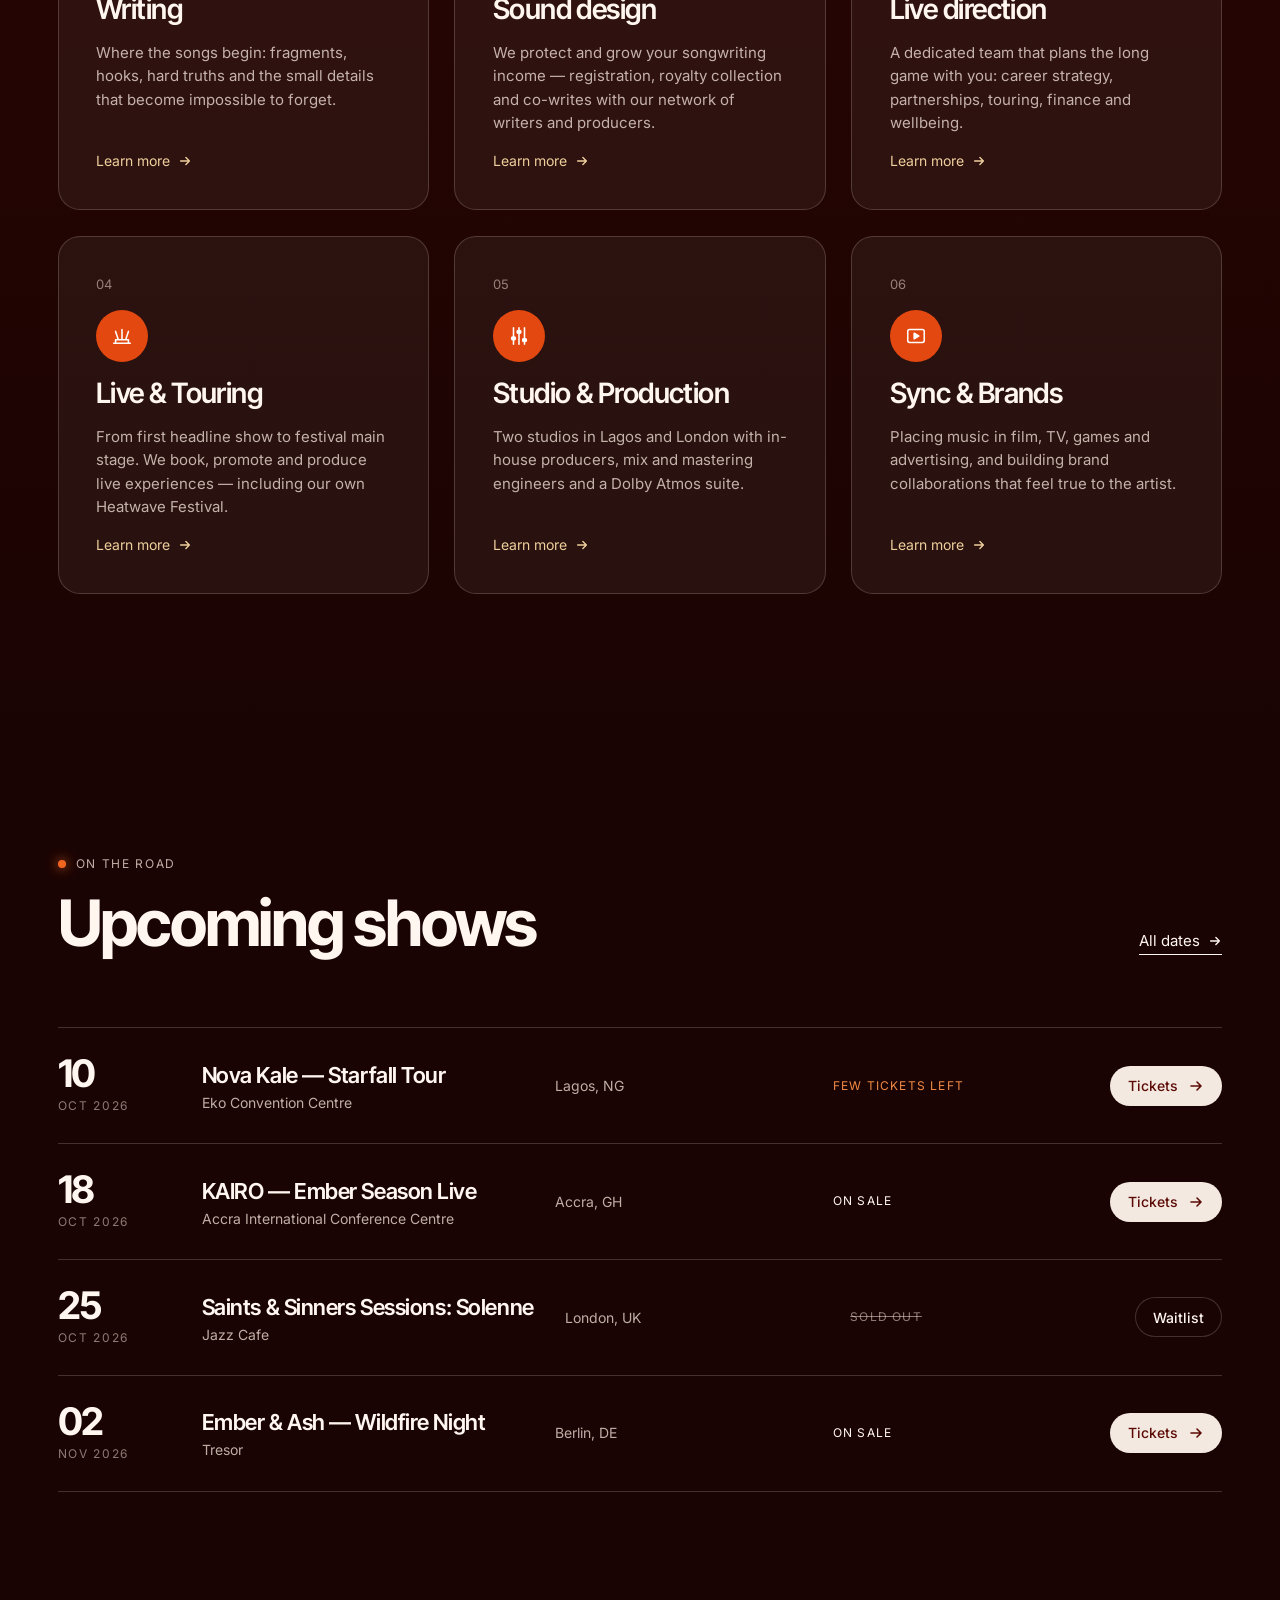
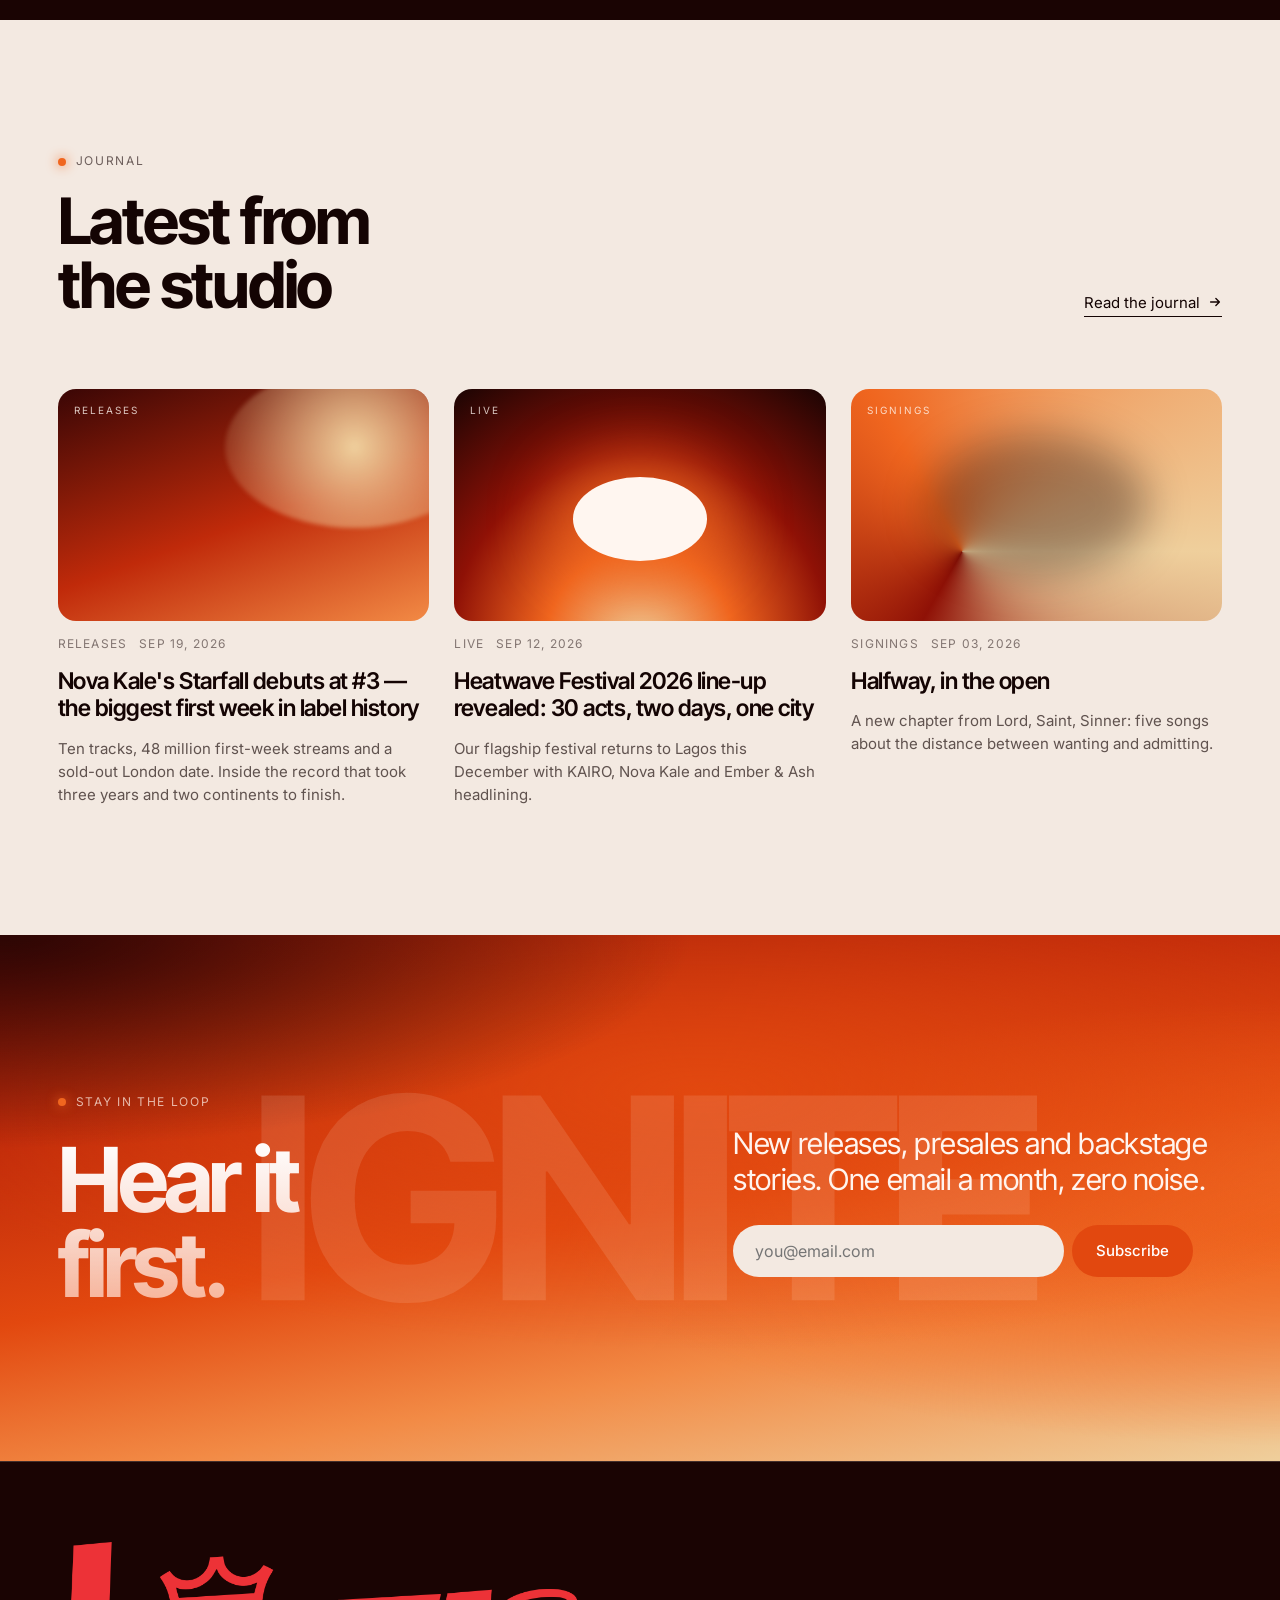
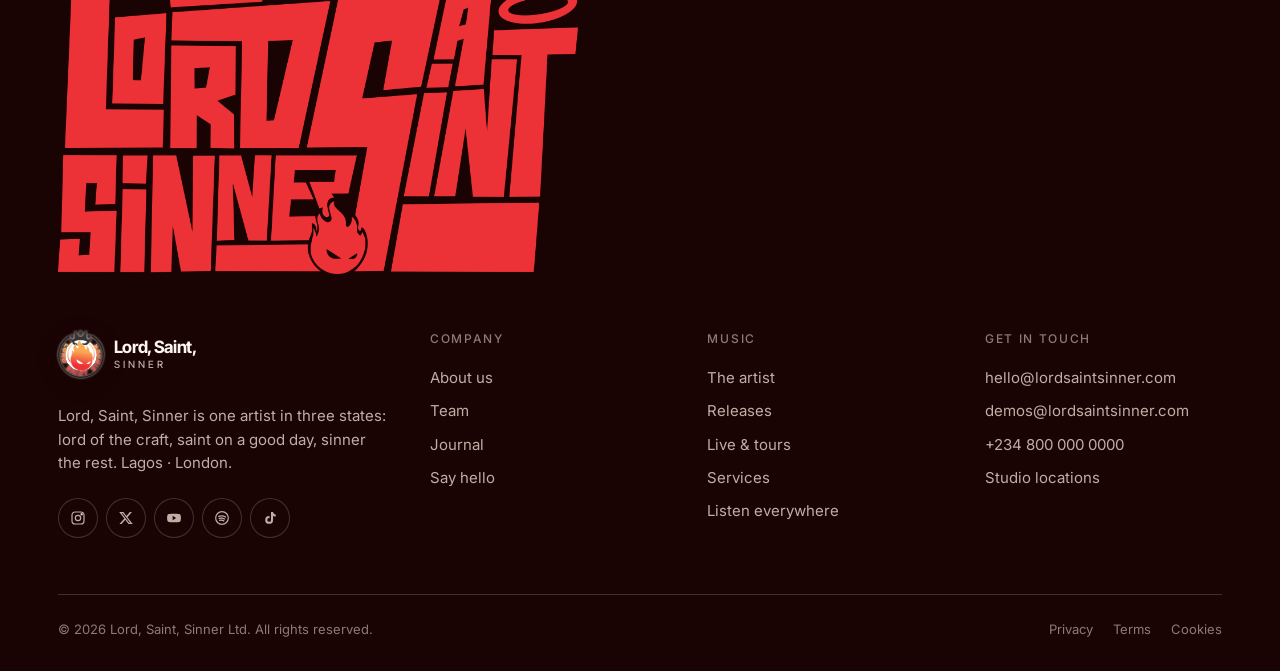
==== commit c5053978: "Make site copy artist-led" ====
--- a/index.html
+++ b/index.html
@@ -89,7 +89,7 @@
         <div class="hero-side right-1 meta">Sep 19<br>2026</div>
         <div class="hero-side left-2 meta"><span class="label">Out now:</span><br>Starfall &mdash; the LP<div class="listen compact"><a class="pl pl-spotify" href="https://open.spotify.com/search/Nova%20Kale%20Starfall" target="_blank" rel="noopener" aria-label="Starfall on Spotify" title="Spotify"><svg viewBox="0 0 24 24" aria-hidden="true"><circle cx="12" cy="12" r="10" fill="currentColor"/><path d="M7 9.6c3.5-1 7.5-.6 10.3 1M7.6 12.6c2.9-.8 6-.4 8.4 1M8.3 15.5c2.2-.5 4.4-.3 6.3.8" fill="none" stroke="var(--pl-bg,#1a0403)" stroke-width="1.7" stroke-linecap="round"/></svg></a><a class="pl pl-apple" href="https://music.apple.com/us/search?term=Nova%20Kale%20Starfall" target="_blank" rel="noopener" aria-label="Starfall on Apple Music" title="Apple Music"><svg viewBox="0 0 24 24" aria-hidden="true"><rect x="2" y="2" width="20" height="20" rx="6" fill="currentColor"/><path d="M15.5 6.5v8.2a2.1 2.1 0 1 1-1.4-2V8.9l-4.4 1v5.8a2.1 2.1 0 1 1-1.4-2V8.1z" fill="var(--pl-bg,#1a0403)"/></svg></a><a class="pl pl-ytmusic" href="https://music.youtube.com/search?q=Nova%20Kale%20Starfall" target="_blank" rel="noopener" aria-label="Starfall on YouTube Music" title="YouTube Music"><svg viewBox="0 0 24 24" aria-hidden="true"><circle cx="12" cy="12" r="10" fill="currentColor"/><circle cx="12" cy="12" r="5.6" fill="none" stroke="var(--pl-bg,#1a0403)" stroke-width="1.3"/><path d="M10.4 9.6v4.8l4-2.4z" fill="var(--pl-bg,#1a0403)"/></svg></a><a class="pl pl-audiomack" href="https://audiomack.com/search?q=Nova%20Kale%20Starfall" target="_blank" rel="noopener" aria-label="Starfall on Audiomack" title="Audiomack"><svg viewBox="0 0 24 24" fill="currentColor" aria-hidden="true"><rect x="2" y="10" width="2.4" height="4" rx="1.2"/><rect x="6" y="7" width="2.4" height="10" rx="1.2"/><rect x="10" y="3" width="2.4" height="18" rx="1.2"/><rect x="14" y="6" width="2.4" height="12" rx="1.2"/><rect x="18" y="9" width="2.4" height="6" rx="1.2"/></svg></a></div></div>
         <ul class="hero-side right-2 list">
-          <li><a href="services.html#label">Record Label</a></li>
+          <li><a href="services.html#writing">Writing</a></li>
           <li><a href="services.html#publishing">Publishing</a></li>
           <li><a href="services.html#management">Management</a></li>
           <li><a href="events.html">Live &amp; Touring</a></li>
@@ -113,7 +113,7 @@
       <span class="eyebrow reveal">Who I am</span>
       <div>
         <p class="big-quote reveal">I make records from the tension between the sacred and the reckless. <em>Every song is a confession</em>&mdash;lit carefully, then left to burn.</p>
-        <p class="muted mt-2 reveal" style="max-width:36em">Lord, Saint, Sinner is the solo project of one restless voice, shaped between Lagos and London. No roster, no corporate distance: just the work, the word and the room it creates around you.</p>
+        <p class="muted mt-2 reveal" style="max-width:36em">Lord, Saint, Sinner is the solo project of one restless voice, shaped between Lagos and London. No committee, no corporate distance: just the work, the word and the room it creates around you.</p>
         <a class="link-arrow mt-2 reveal" href="about.html">Read the story <svg viewBox="0 0 16 16" fill="none" stroke="currentColor" stroke-width="1.6" stroke-linecap="round" stroke-linejoin="round" aria-hidden="true"><path d="M3 8h10M9 4l4 4-4 4"/></svg></a>
       </div>
     </div>
@@ -247,8 +247,8 @@
     <div class="panel label-playlist mt-3 reveal">
       <div>
         <span class="eyebrow">Official playlist</span>
-        <h3 class="h3 mt-1">Lord, Saint, Sinner: The Roster</h3>
-        <p class="muted mt-1">All eight artists, 60 songs, updated every New Music Friday.</p>
+        <h3 class="h3 mt-1">Lord, Saint, Sinner: The listening room</h3>
+        <p class="muted mt-1">The songs, references and late-night discoveries behind the project.</p>
       </div>
       <div class="listen"><a class="pl pl-spotify" href="https://open.spotify.com/search/Lord%20Saint%20Sinner" target="_blank" rel="noopener" aria-label="Lord, Saint, Sinner playlist on Spotify" title="Spotify"><svg viewBox="0 0 24 24" aria-hidden="true"><circle cx="12" cy="12" r="10" fill="currentColor"/><path d="M7 9.6c3.5-1 7.5-.6 10.3 1M7.6 12.6c2.9-.8 6-.4 8.4 1M8.3 15.5c2.2-.5 4.4-.3 6.3.8" fill="none" stroke="var(--pl-bg,#1a0403)" stroke-width="1.7" stroke-linecap="round"/></svg><span>Spotify</span></a><a class="pl pl-apple" href="https://music.apple.com/us/search?term=Lord%20Saint%20Sinner" target="_blank" rel="noopener" aria-label="Lord, Saint, Sinner playlist on Apple Music" title="Apple Music"><svg viewBox="0 0 24 24" aria-hidden="true"><rect x="2" y="2" width="20" height="20" rx="6" fill="currentColor"/><path d="M15.5 6.5v8.2a2.1 2.1 0 1 1-1.4-2V8.9l-4.4 1v5.8a2.1 2.1 0 1 1-1.4-2V8.1z" fill="var(--pl-bg,#1a0403)"/></svg><span>Apple Music</span></a><a class="pl pl-ytmusic" href="https://music.youtube.com/search?q=Lord%20Saint%20Sinner" target="_blank" rel="noopener" aria-label="Lord, Saint, Sinner playlist on YouTube Music" title="YouTube Music"><svg viewBox="0 0 24 24" aria-hidden="true"><circle cx="12" cy="12" r="10" fill="currentColor"/><circle cx="12" cy="12" r="5.6" fill="none" stroke="var(--pl-bg,#1a0403)" stroke-width="1.3"/><path d="M10.4 9.6v4.8l4-2.4z" fill="var(--pl-bg,#1a0403)"/></svg><span>YouTube Music</span></a><a class="pl pl-audiomack" href="https://audiomack.com/search?q=Lord%20Saint%20Sinner" target="_blank" rel="noopener" aria-label="Lord, Saint, Sinner playlist on Audiomack" title="Audiomack"><svg viewBox="0 0 24 24" fill="currentColor" aria-hidden="true"><rect x="2" y="10" width="2.4" height="4" rx="1.2"/><rect x="6" y="7" width="2.4" height="10" rx="1.2"/><rect x="10" y="3" width="2.4" height="18" rx="1.2"/><rect x="14" y="6" width="2.4" height="12" rx="1.2"/><rect x="18" y="9" width="2.4" height="6" rx="1.2"/></svg><span>Audiomack</span></a><a class="pl pl-boomplay" href="https://www.boomplay.com/search/default/Lord%20Saint%20Sinner" target="_blank" rel="noopener" aria-label="Lord, Saint, Sinner playlist on Boomplay" title="Boomplay"><svg viewBox="0 0 24 24" aria-hidden="true"><circle cx="12" cy="12" r="10" fill="currentColor"/><path d="M9 7.5h4.2a2.3 2.3 0 0 1 .8 4.4 2.4 2.4 0 0 1-.6 4.6H9z" fill="var(--pl-bg,#1a0403)"/></svg><span>Boomplay</span></a><a class="pl pl-deezer" href="https://www.deezer.com/search/Lord%20Saint%20Sinner" target="_blank" rel="noopener" aria-label="Lord, Saint, Sinner playlist on Deezer" title="Deezer"><svg viewBox="0 0 24 24" fill="currentColor" aria-hidden="true"><rect x="2" y="16" width="4" height="3" rx=".6"/><rect x="7" y="16" width="4" height="3" rx=".6"/><rect x="7" y="12" width="4" height="3" rx=".6"/><rect x="12" y="16" width="4" height="3" rx=".6"/><rect x="12" y="12" width="4" height="3" rx=".6"/><rect x="12" y="8" width="4" height="3" rx=".6"/><rect x="17" y="16" width="4" height="3" rx=".6"/><rect x="17" y="12" width="4" height="3" rx=".6"/><rect x="17" y="8" width="4" height="3" rx=".6"/><rect x="17" y="4" width="4" height="3" rx=".6"/></svg><span>Deezer</span></a></div>
     </div>
@@ -268,19 +268,19 @@
       <a class="panel service-card reveal" href="services.html">
         <span class="num">01</span>
         <span class="icon"><svg viewBox="0 0 24 24" fill="none" stroke="currentColor" stroke-width="1.7" aria-hidden="true"><circle cx="12" cy="12" r="9"/><circle cx="12" cy="12" r="2.5"/></svg></span>
-        <h3 class="h3">Record Label</h3>
-        <p>Full-service recording, release strategy, distribution and marketing across 200+ DSPs and every territory that streams.</p>
+        <h3 class="h3">Writing</h3>
+        <p>Where the songs begin: fragments, hooks, hard truths and the small details that become impossible to forget.</p>
         <span class="more">Learn more <svg viewBox="0 0 16 16" fill="none" stroke="currentColor" stroke-width="1.6" stroke-linecap="round" stroke-linejoin="round" aria-hidden="true"><path d="M3 8h10M9 4l4 4-4 4"/></svg></span>
       </a><a class="panel service-card reveal" href="services.html">
         <span class="num">02</span>
         <span class="icon"><svg viewBox="0 0 24 24" fill="none" stroke="currentColor" stroke-width="1.7" stroke-linecap="round" stroke-linejoin="round" aria-hidden="true"><path d="M4 20l4-1 11-11-3-3L5 16z"/><path d="M14 6l3 3"/></svg></span>
-        <h3 class="h3">Publishing</h3>
+        <h3 class="h3">Sound design</h3>
         <p>We protect and grow your songwriting income — registration, royalty collection and co-writes with our network of writers and producers.</p>
         <span class="more">Learn more <svg viewBox="0 0 16 16" fill="none" stroke="currentColor" stroke-width="1.6" stroke-linecap="round" stroke-linejoin="round" aria-hidden="true"><path d="M3 8h10M9 4l4 4-4 4"/></svg></span>
       </a><a class="panel service-card reveal" href="services.html">
         <span class="num">03</span>
         <span class="icon"><svg viewBox="0 0 24 24" fill="none" stroke="currentColor" stroke-width="1.7" stroke-linejoin="round" aria-hidden="true"><path d="M12 3l2.7 5.6 6.1.8-4.5 4.2 1.1 6.1L12 16.8 6.6 19.7l1.1-6.1-4.5-4.2 6.1-.8z"/></svg></span>
-        <h3 class="h3">Artist Management</h3>
+        <h3 class="h3">Live direction</h3>
         <p>A dedicated team that plans the long game with you: career strategy, partnerships, touring, finance and wellbeing.</p>
         <span class="more">Learn more <svg viewBox="0 0 16 16" fill="none" stroke="currentColor" stroke-width="1.6" stroke-linecap="round" stroke-linejoin="round" aria-hidden="true"><path d="M3 8h10M9 4l4 4-4 4"/></svg></span>
       </a><a class="panel service-card reveal" href="services.html">
@@ -368,8 +368,8 @@
 </a><a class="news-card reveal" href="news.html" data-filter-item="signings">
   <div class="cover c4"><span class="cover-tag">Signings</span></div>
   <div class="news-meta"><span>Signings</span><span>Sep 03, 2026</span></div>
-  <h3>Welcome to the family, Amara Lune</h3>
-  <p>The Accra-based singer-songwriter joins our roster in a worldwide recording and publishing deal.</p>
+  <h3>Halfway, in the open</h3>
+  <p>A new chapter from Lord, Saint, Sinner: five songs about the distance between wanting and admitting.</p>
 </a>
     </div>
   </div>
@@ -415,7 +415,7 @@
           <li><a href="about.html">About us</a></li>
           <li><a href="about.html#team">Team</a></li>
           <li><a href="news.html">Journal</a></li>
-          <li><a href="contact.html#careers">Careers</a></li>
+          <li><a href="contact.html">Say hello</a></li>
         </ul>
       </div>
       <div>
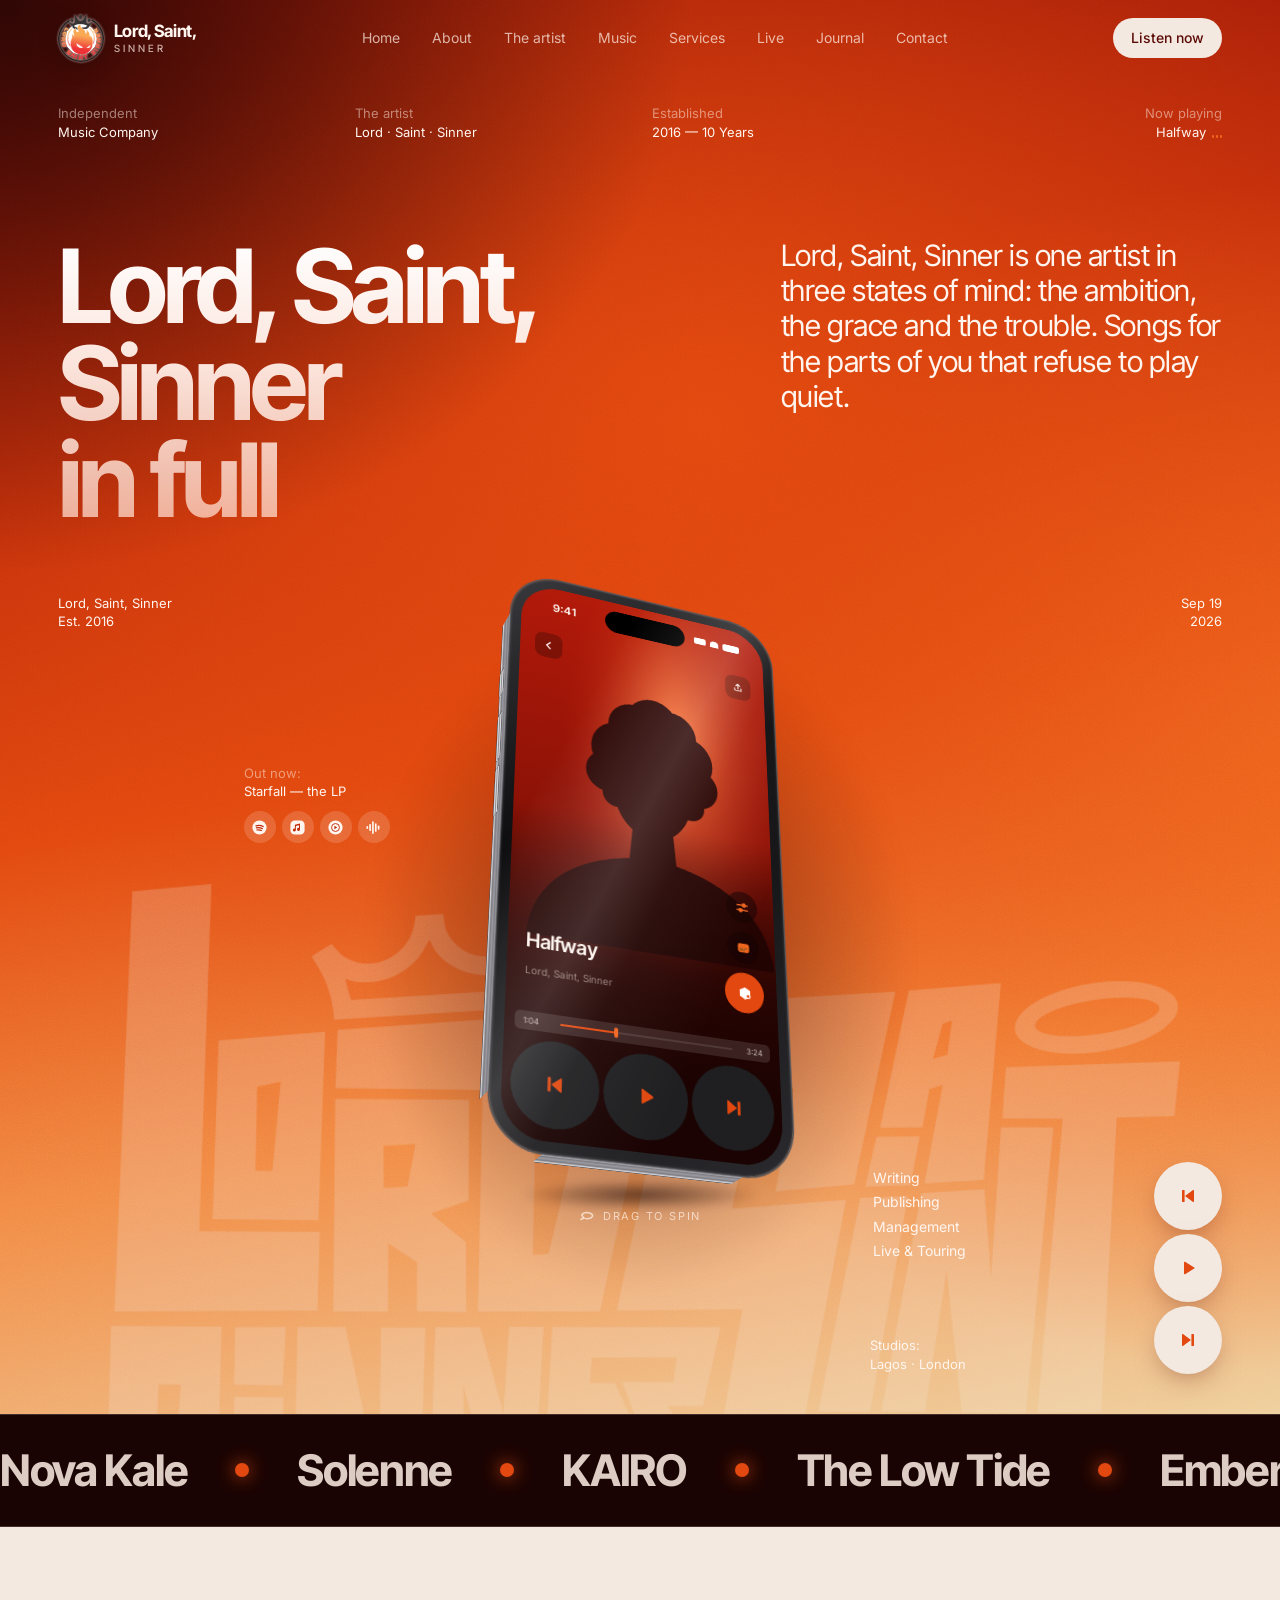
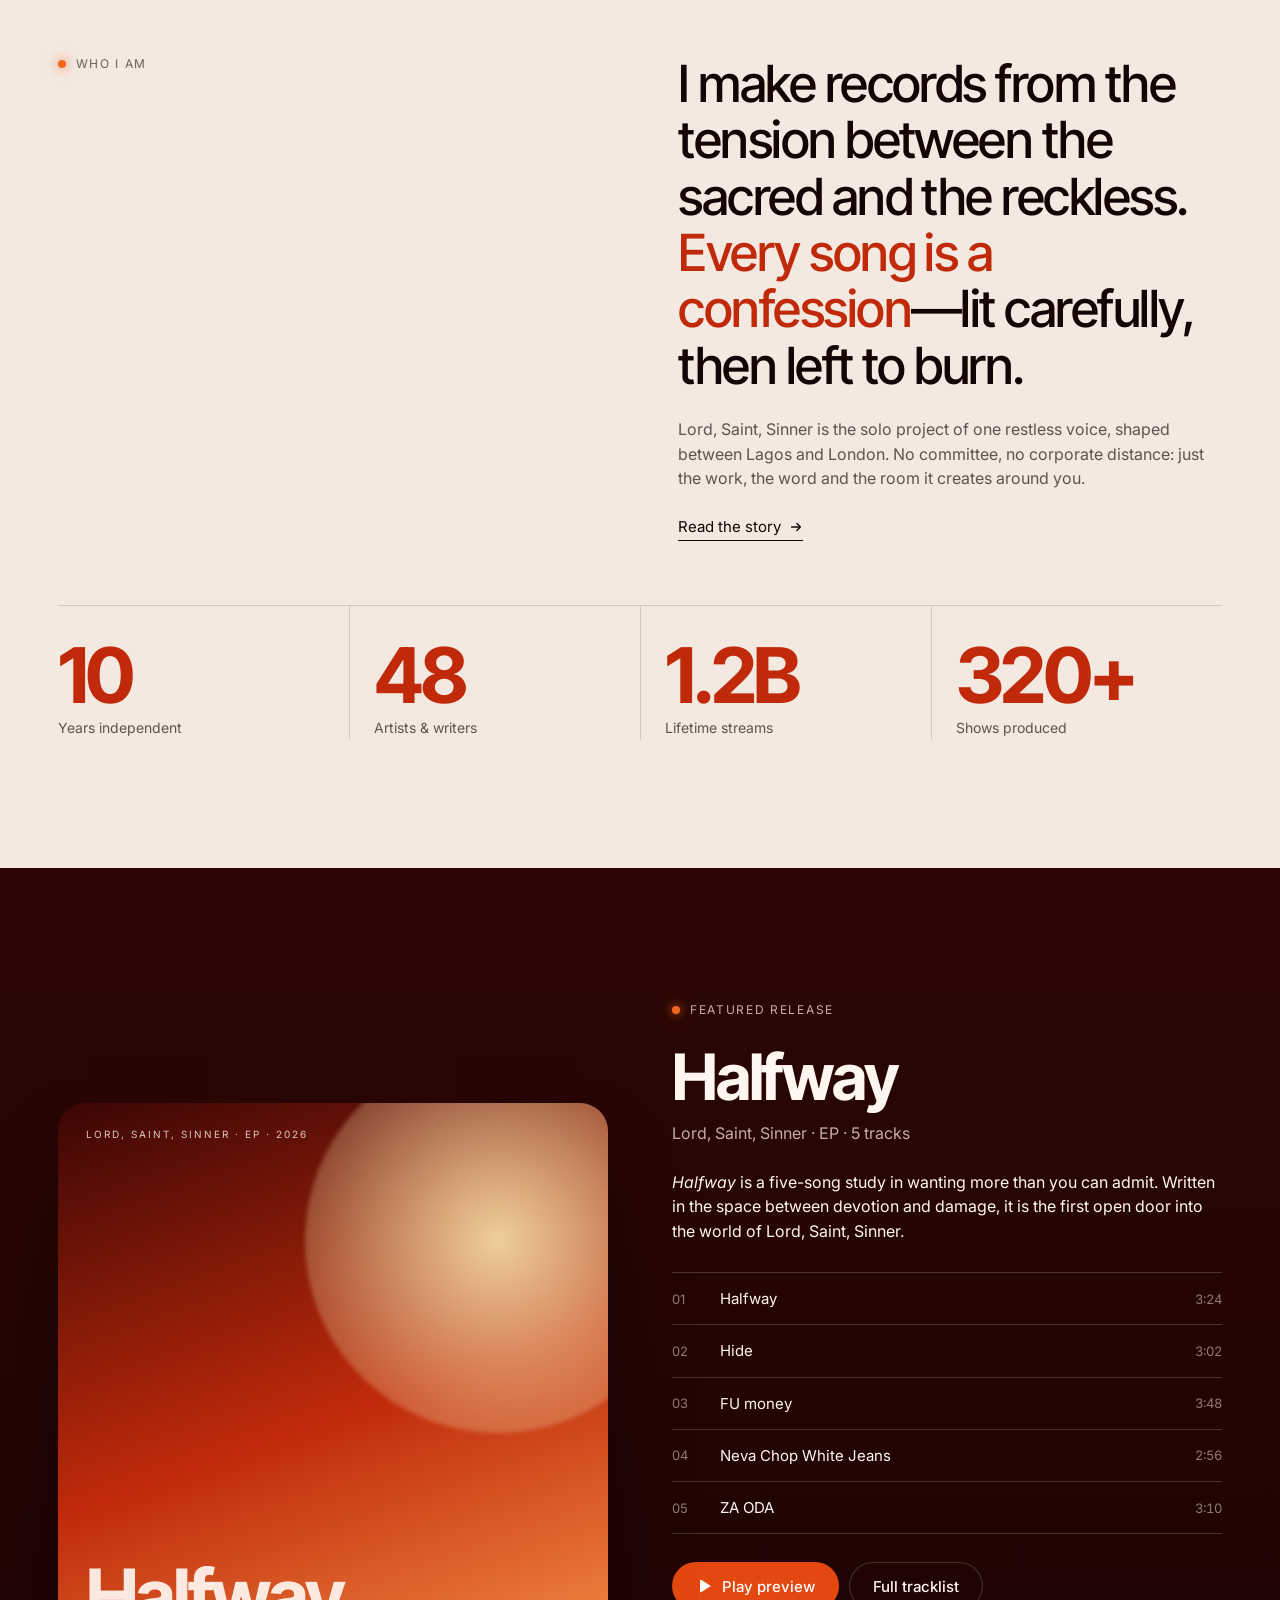
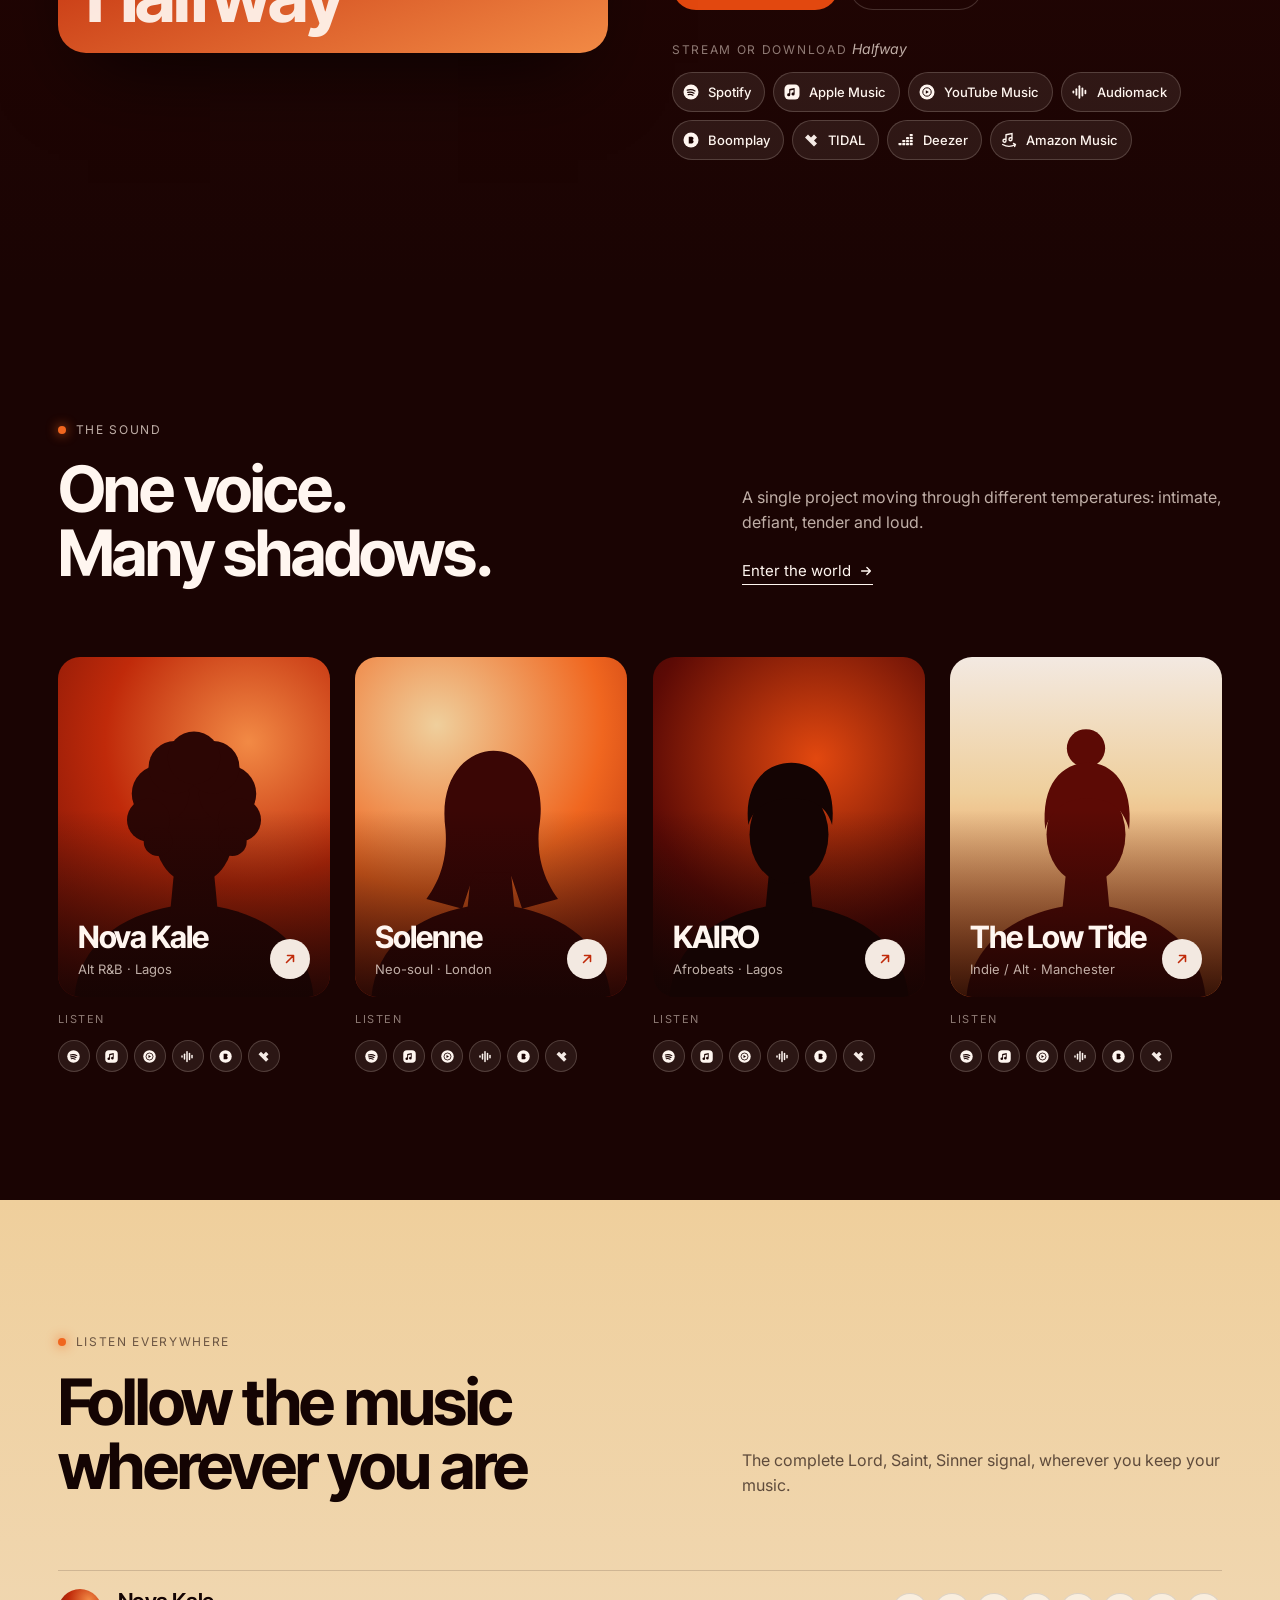
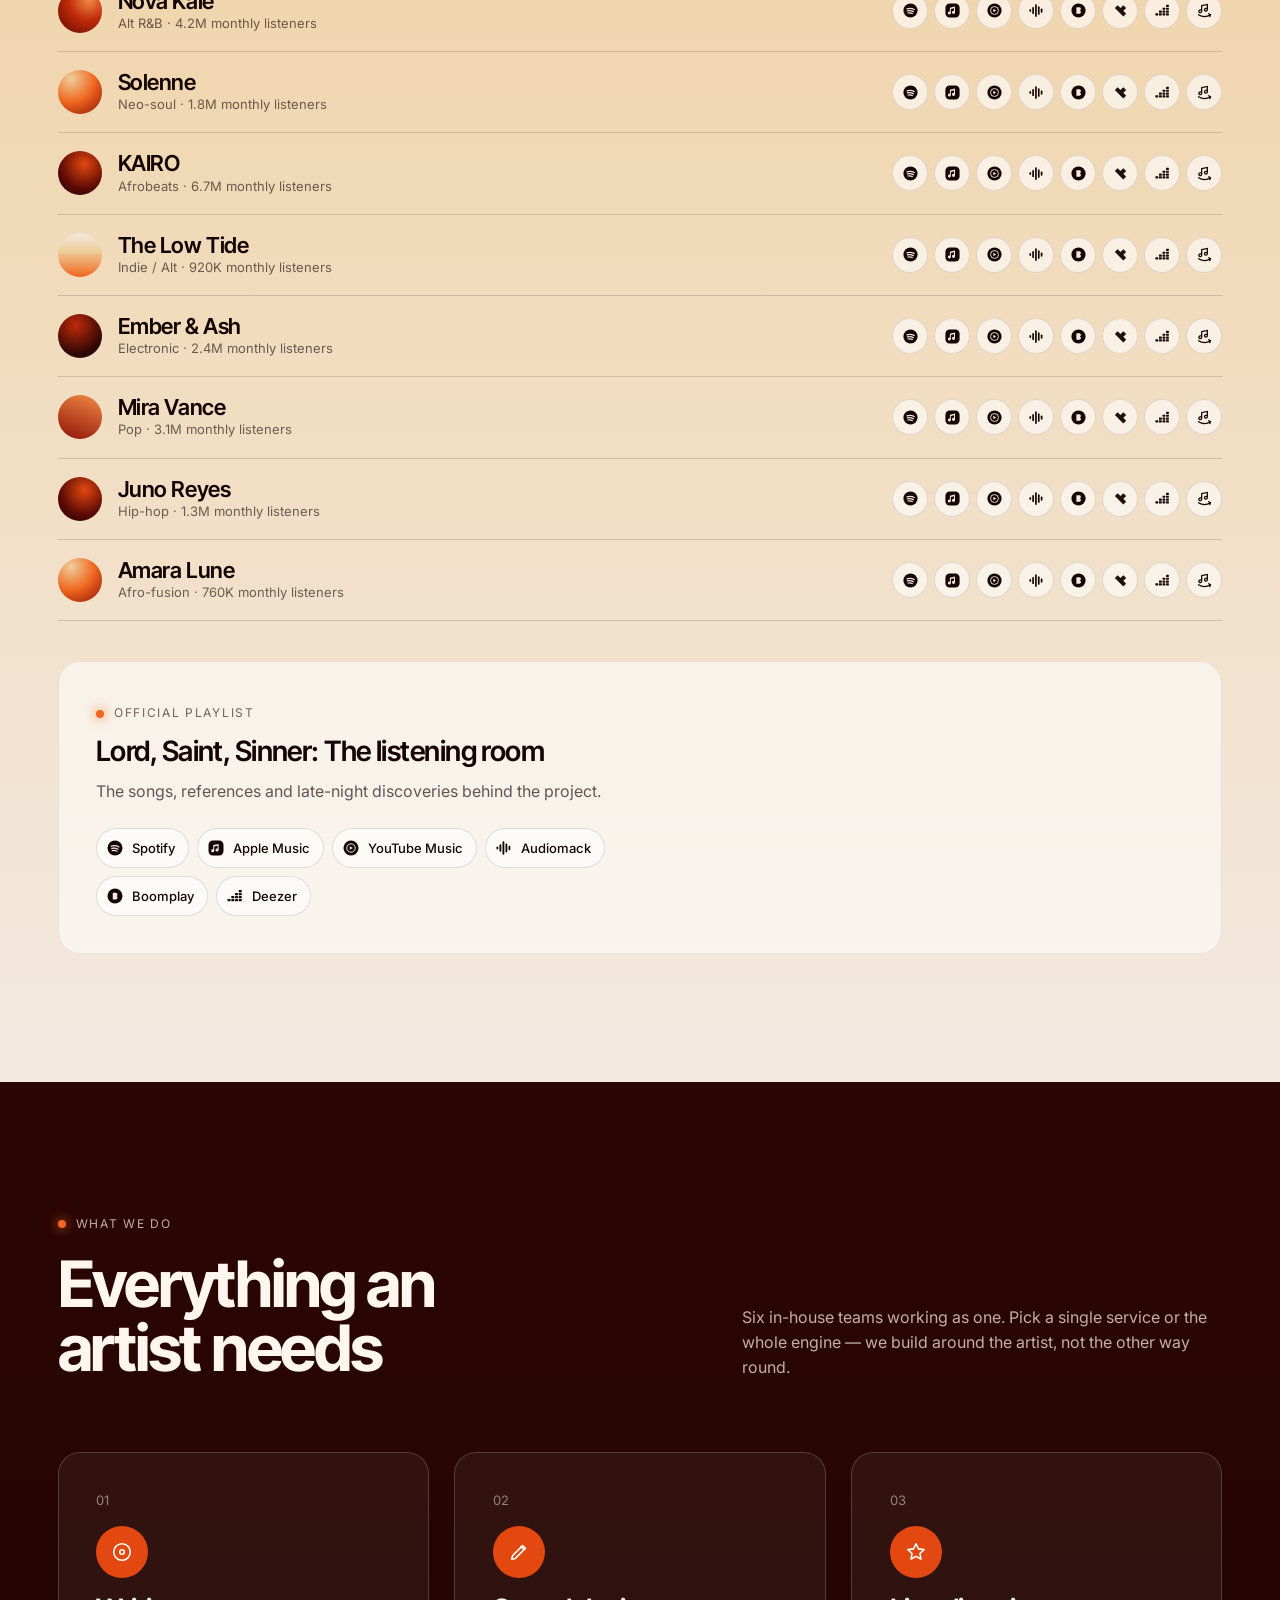
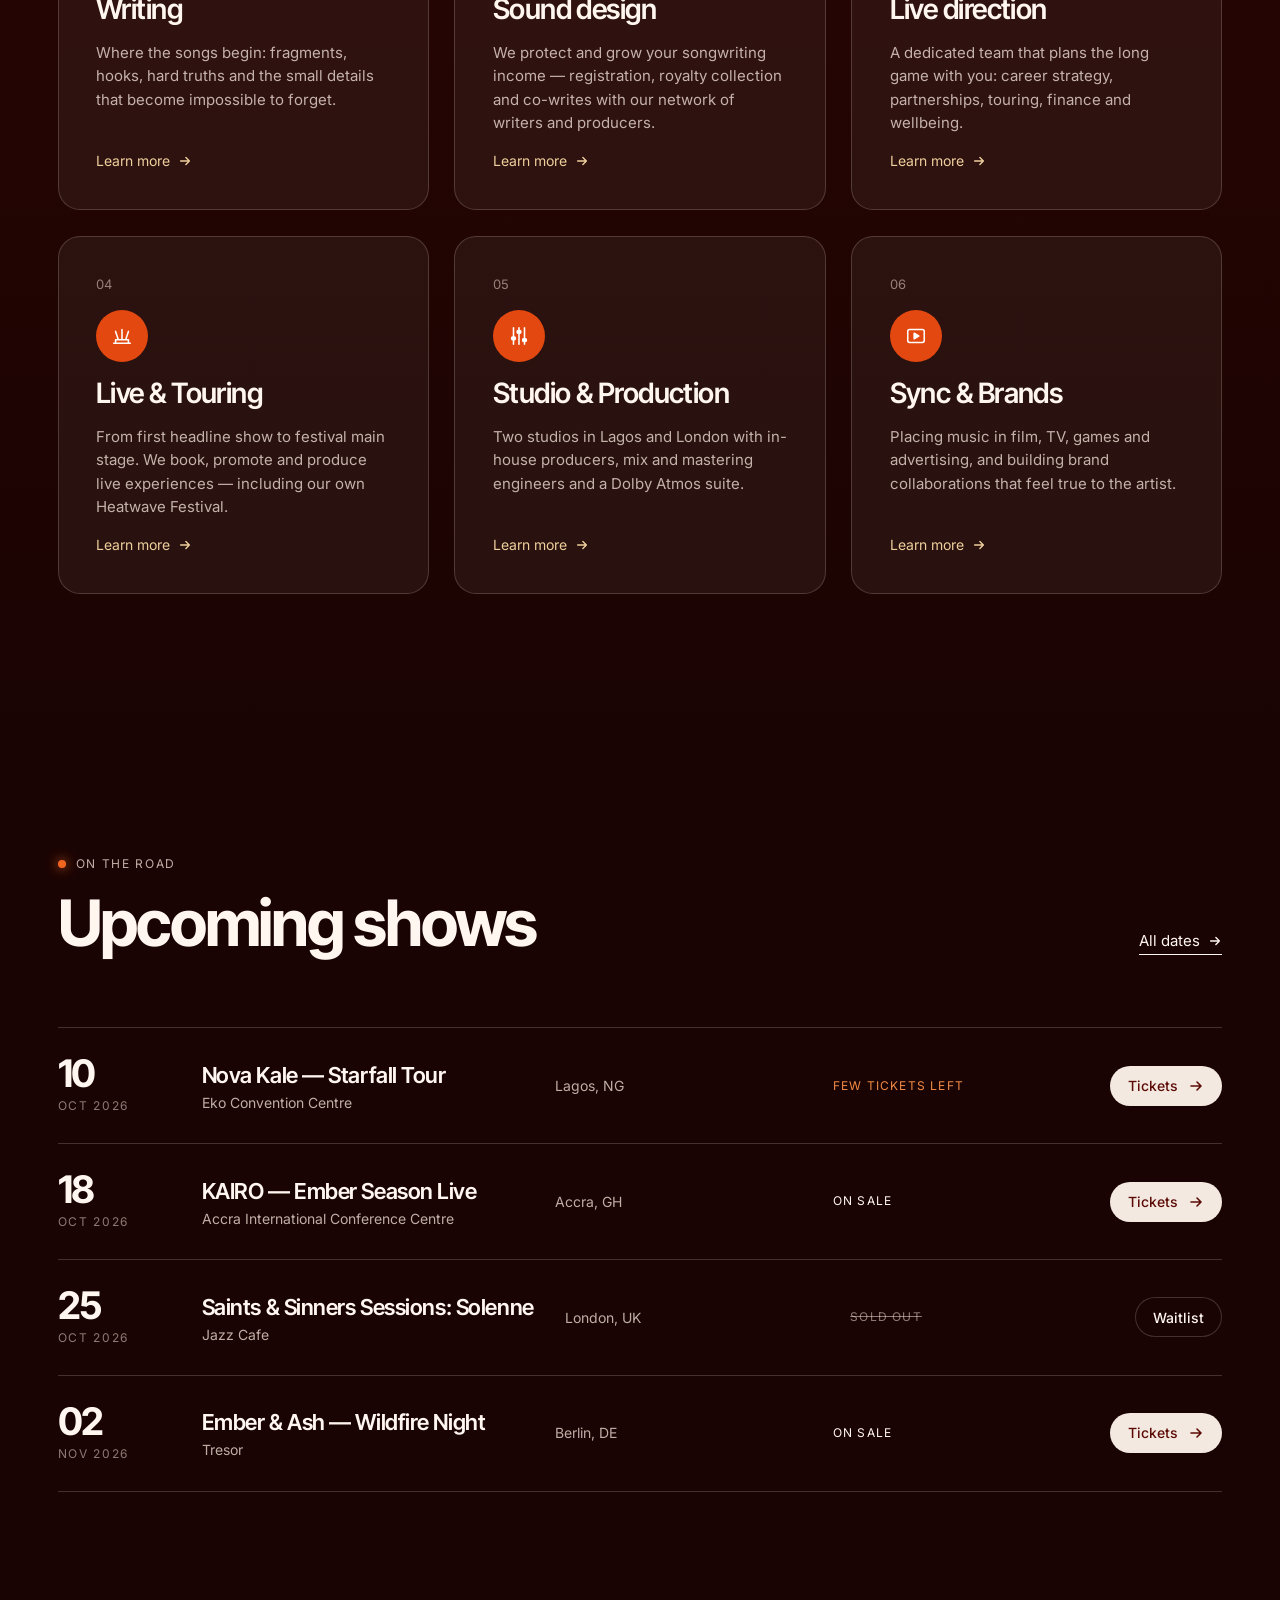
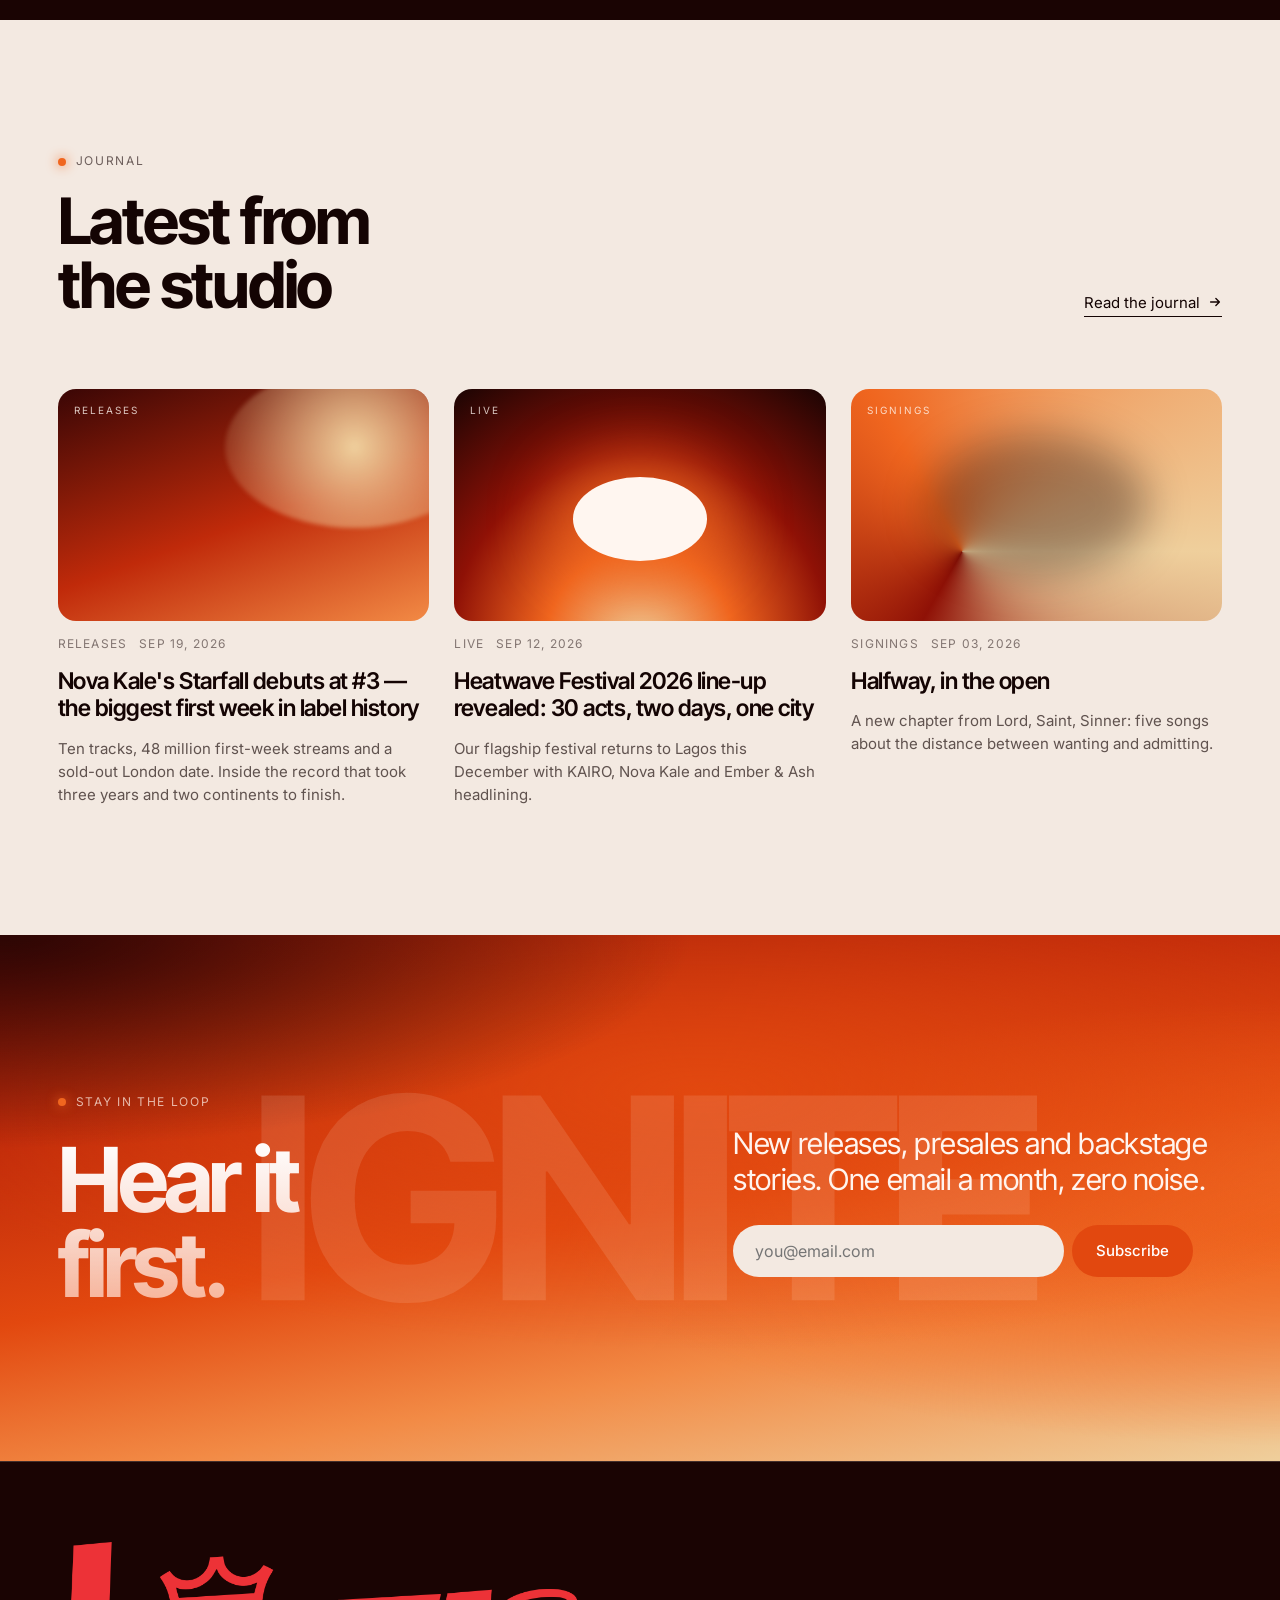
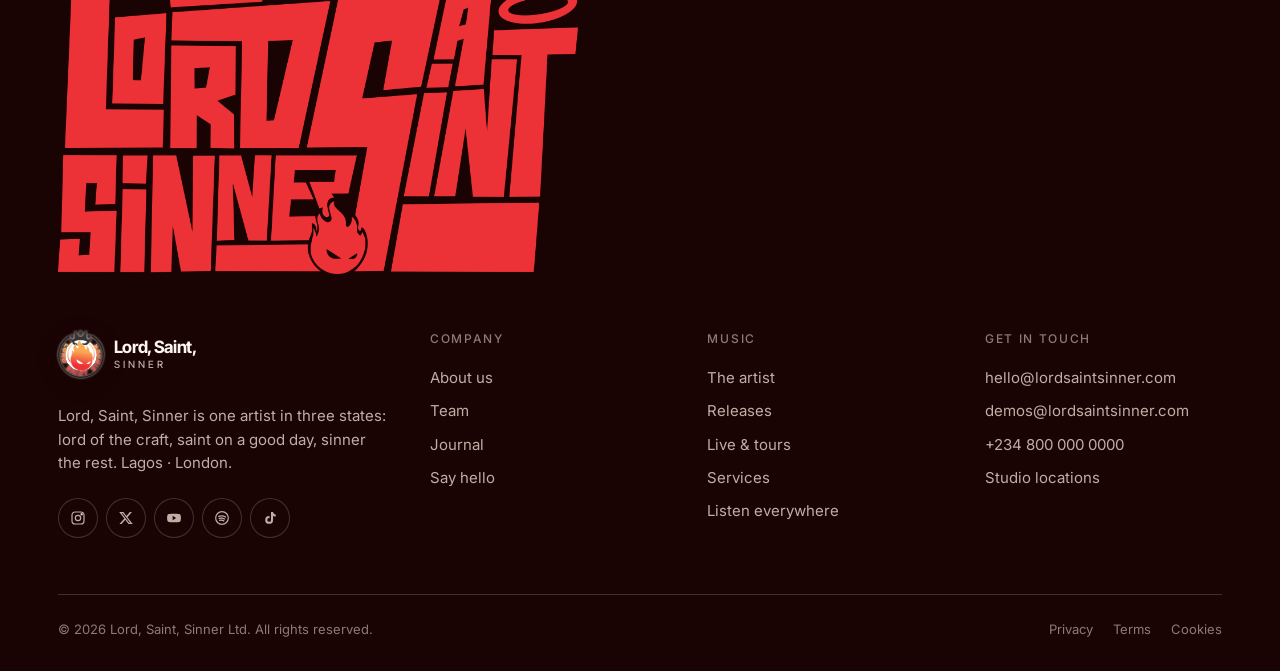
==== commit 57f523a3: "Landing-only branch: single-page site for the client - Remove the about, artists, music, services, l" ====
--- a/index.html
+++ b/index.html
@@ -21,23 +21,23 @@
 <a class="skip-link" href="#main">Skip to content</a>
 <header class="site-header">
   <div class="container">
-    <a class="logo" href="index.html" aria-label="Lord, Saint, Sinner home"><img class="logo-badge badge-img" src="assets/img/lss-badge.png" alt="" width="46" height="48"><span>Lord, Saint,<small>SINNER</small></span></a>
+    <a class="logo" href="#top" aria-label="Lord, Saint, Sinner home"><img class="logo-badge badge-img" src="assets/img/lss-badge.png" alt="" width="46" height="48"><span>Lord, Saint,<small>SINNER</small></span></a>
     <nav class="nav" id="site-nav" aria-label="Primary">
-      <a href="index.html" aria-current="page">Home</a>
-      <a href="about.html">About</a>
-      <a href="artists.html">The artist</a>
-      <a href="releases.html">Music</a>
-      <a href="services.html">Services</a>
-      <a href="events.html">Live</a>
-      <a href="news.html">Journal</a>
-      <a href="contact.html">Contact</a>
+      <a href="#top">Home</a>
+      <a href="#about">About</a>
+      <a href="#artist">The artist</a>
+      <a href="#music">Music</a>
+      <a href="#services">Services</a>
+      <a href="#live">Live</a>
+      <a href="#journal">Journal</a>
+      <a href="#contact">Contact</a>
     </nav>
-    <a class="btn btn-light btn-sm header-cta" href="index.html#listen">Listen now</a>
+    <a class="btn btn-light btn-sm header-cta" href="#listen">Listen now</a>
     <button class="menu-toggle" type="button" aria-controls="site-nav" aria-expanded="false" aria-label="Menu"><span></span></button>
   </div>
 </header>
 <main id="main">
-<section class="hero">
+<section class="hero" id="top">
   <div class="container">
     <div class="hero-meta">
       <div class="meta"><span class="label">Independent</span><br>Music Company</div>
@@ -54,34 +54,50 @@
     <div class="hero-stage">
       <img class="watermark watermark-logo" src="assets/img/lss-wordmark-cream.png" alt="" aria-hidden="true" width="912" height="582">
 
-      <div class="phone-wrap">
+      <div class="phone-wrap" data-phone3d tabindex="0" role="group" aria-label="3D phone player. Drag, or use the arrow keys, to spin it.">
         <div class="phone-glow"></div>
-        <div class="phone">
-          <div class="phone-screen">
-            <div class="phone-art" aria-hidden="true">
-              <svg viewBox="0 0 280 600" preserveAspectRatio="xMidYMid slice">
-                <defs>
-                  <linearGradient id="floor" x1="0" y1="0" x2="0" y2="1"><stop offset="0" stop-color="#1a0302" stop-opacity="0"/><stop offset=".5" stop-color="#1a0302" stop-opacity=".7"/><stop offset="1" stop-color="#1a0302"/></linearGradient>
-                  <radialGradient id="rim" cx="62%" cy="26%" r="45%"><stop offset="0" stop-color="#ff7a3a"/><stop offset="1" stop-color="#b31a0a" stop-opacity="0"/></radialGradient>
-                </defs>
-                <rect width="280" height="600" fill="url(#rim)"/>
-                <g transform="translate(18 90) scale(1.3)" fill="#2a0503"><path d="M0 240c4-44 38-68 82-76h36c44 8 78 32 82 76z"/><path d="M84 128h32l4 42H80z"/><ellipse cx="100" cy="104" rx="33" ry="41"/><circle cx="100" cy="58" r="34"/><circle cx="72" cy="70" r="24"/><circle cx="128" cy="70" r="24"/><circle cx="62" cy="92" r="18"/><circle cx="138" cy="92" r="18"/><circle cx="84" cy="48" r="22"/><circle cx="116" cy="48" r="22"/><circle cx="100" cy="40" r="22"/><circle cx="70" cy="110" r="12"/><circle cx="132" cy="110" r="12"/></g>
-                <rect y="260" width="280" height="340" fill="url(#floor)"/>
-              </svg>
+        <div class="phone3d">
+          <div class="phone">
+            <div class="phone-screen">
+              <div class="phone-art" aria-hidden="true">
+                <svg viewBox="0 0 280 600" preserveAspectRatio="xMidYMid slice">
+                  <defs>
+                    <linearGradient id="floor" x1="0" y1="0" x2="0" y2="1"><stop offset="0" stop-color="#1a0302" stop-opacity="0"/><stop offset=".5" stop-color="#1a0302" stop-opacity=".7"/><stop offset="1" stop-color="#1a0302"/></linearGradient>
+                    <radialGradient id="rim" cx="62%" cy="26%" r="45%"><stop offset="0" stop-color="#ff7a3a"/><stop offset="1" stop-color="#b31a0a" stop-opacity="0"/></radialGradient>
+                  </defs>
+                  <rect width="280" height="600" fill="url(#rim)"/>
+                  <g transform="translate(18 90) scale(1.3)" fill="#2a0503"><path d="M0 240c4-44 38-68 82-76h36c44 8 78 32 82 76z"/><path d="M84 128h32l4 42H80z"/><ellipse cx="100" cy="104" rx="33" ry="41"/><circle cx="100" cy="58" r="34"/><circle cx="72" cy="70" r="24"/><circle cx="128" cy="70" r="24"/><circle cx="62" cy="92" r="18"/><circle cx="138" cy="92" r="18"/><circle cx="84" cy="48" r="22"/><circle cx="116" cy="48" r="22"/><circle cx="100" cy="40" r="22"/><circle cx="70" cy="110" r="12"/><circle cx="132" cy="110" r="12"/></g>
+                  <rect y="260" width="280" height="340" fill="url(#floor)"/>
+                </svg>
+              </div>
+              <div class="phone-island"></div>
+              <div class="phone-status"><span>9:41</span><span class="icons"><i style="width:14px;height:8px"></i><i style="width:10px;height:8px;border-radius:50% 50% 0 0"></i><i style="width:20px;height:9px;border-radius:3px"></i></span></div>
+              <div class="phone-top-btns" aria-hidden="true"><span><svg viewBox="0 0 16 16" fill="none" stroke="currentColor" stroke-width="2" stroke-linecap="round" aria-hidden="true"><path d="M10 3L5 8l5 5"/></svg></span><span><svg viewBox="0 0 16 16" fill="none" stroke="currentColor" stroke-width="1.6" stroke-linecap="round" stroke-linejoin="round" aria-hidden="true"><path d="M8 10V2M5 5l3-3 3 3M3 9v4h10V9"/></svg></span></div>
+              <div class="phone-actions" aria-hidden="true"><span><svg viewBox="0 0 16 16" fill="none" stroke="currentColor" stroke-width="1.6" stroke-linecap="round" aria-hidden="true"><path d="M2 5h12M2 11h12"/><circle cx="10" cy="5" r="1.8" fill="currentColor"/><circle cx="6" cy="11" r="1.8" fill="currentColor"/></svg></span><span><svg viewBox="0 0 16 16" fill="currentColor" aria-hidden="true"><rect x="1.5" y="3" width="13" height="10" rx="2.5"/><path d="M4 8.5h3M9 8.5h3M4 10.5h5" stroke="#141" stroke-opacity=".5" stroke-width="1.2" stroke-linecap="round"/></svg></span><span class="hot"><svg viewBox="0 0 16 16" fill="currentColor" aria-hidden="true"><path d="M8 1.2l6 3.3v7L8 14.8 2 11.5v-7z"/><circle cx="11.5" cy="11" r="2.2" fill="#e2480f" stroke="#fff" stroke-width="1.2"/></svg></span></div>
+              <div class="phone-track"><strong data-player-title>Halfway</strong><span data-player-artist>Lord, Saint, Sinner</span></div>
+              <div class="phone-progress" aria-hidden="true"><span data-player-current>1:04</span><div class="bar"><i data-player-bar></i></div><span data-player-duration>3:24</span></div>
+              <div class="phone-controls">
+                <button type="button" data-player-prev aria-label="Previous track"><svg viewBox="0 0 16 16" fill="currentColor" aria-hidden="true"><rect x="2" y="2" width="2.6" height="12" rx="0.6"/><path d="M14 2.6v10.8a.6.6 0 0 1-.92.5L5.6 8.5a.6.6 0 0 1 0-1l7.48-5.4a.6.6 0 0 1 .92.5z"/></svg></button>
+                <button type="button" data-player-toggle aria-label="Play"><svg class="icon-play" viewBox="0 0 16 16" fill="currentColor" aria-hidden="true"><path d="M4 2.4v11.2a.7.7 0 0 0 1.06.6l9.1-5.6a.7.7 0 0 0 0-1.2l-9.1-5.6A.7.7 0 0 0 4 2.4z"/></svg><svg class="icon-pause" viewBox="0 0 16 16" fill="currentColor" aria-hidden="true"><rect x="3" y="2" width="3.6" height="12" rx="0.8"/><rect x="9.4" y="2" width="3.6" height="12" rx="0.8"/></svg></button>
+                <button type="button" data-player-next aria-label="Next track"><svg viewBox="0 0 16 16" fill="currentColor" aria-hidden="true"><rect x="11.4" y="2" width="2.6" height="12" rx="0.6"/><path d="M2 2.6v10.8a.6.6 0 0 0 .92.5l7.48-5.4a.6.6 0 0 0 0-1L2.92 2.1A.6.6 0 0 0 2 2.6z"/></svg></button>
+              </div>
             </div>
-            <div class="phone-island"></div>
-            <div class="phone-status"><span>9:41</span><span class="icons"><i style="width:14px;height:8px"></i><i style="width:10px;height:8px;border-radius:50% 50% 0 0"></i><i style="width:20px;height:9px;border-radius:3px"></i></span></div>
-            <div class="phone-top-btns" aria-hidden="true"><span><svg viewBox="0 0 16 16" fill="none" stroke="currentColor" stroke-width="2" stroke-linecap="round" aria-hidden="true"><path d="M10 3L5 8l5 5"/></svg></span><span><svg viewBox="0 0 16 16" fill="none" stroke="currentColor" stroke-width="1.6" stroke-linecap="round" stroke-linejoin="round" aria-hidden="true"><path d="M8 10V2M5 5l3-3 3 3M3 9v4h10V9"/></svg></span></div>
-            <div class="phone-actions" aria-hidden="true"><span><svg viewBox="0 0 16 16" fill="none" stroke="currentColor" stroke-width="1.6" stroke-linecap="round" aria-hidden="true"><path d="M2 5h12M2 11h12"/><circle cx="10" cy="5" r="1.8" fill="currentColor"/><circle cx="6" cy="11" r="1.8" fill="currentColor"/></svg></span><span><svg viewBox="0 0 16 16" fill="currentColor" aria-hidden="true"><rect x="1.5" y="3" width="13" height="10" rx="2.5"/><path d="M4 8.5h3M9 8.5h3M4 10.5h5" stroke="#141" stroke-opacity=".5" stroke-width="1.2" stroke-linecap="round"/></svg></span><span class="hot"><svg viewBox="0 0 16 16" fill="currentColor" aria-hidden="true"><path d="M8 1.2l6 3.3v7L8 14.8 2 11.5v-7z"/><circle cx="11.5" cy="11" r="2.2" fill="#e2480f" stroke="#fff" stroke-width="1.2"/></svg></span></div>
-            <div class="phone-track"><strong data-player-title>Halfway</strong><span data-player-artist>Lord, Saint, Sinner</span></div>
-            <div class="phone-progress" aria-hidden="true"><span data-player-current>1:04</span><div class="bar"><i data-player-bar></i></div><span data-player-duration>3:24</span></div>
-            <div class="phone-controls">
-              <button type="button" data-player-prev aria-label="Previous track"><svg viewBox="0 0 16 16" fill="currentColor" aria-hidden="true"><rect x="2" y="2" width="2.6" height="12" rx="0.6"/><path d="M14 2.6v10.8a.6.6 0 0 1-.92.5L5.6 8.5a.6.6 0 0 1 0-1l7.48-5.4a.6.6 0 0 1 .92.5z"/></svg></button>
-              <button type="button" data-player-toggle aria-label="Play"><svg class="icon-play" viewBox="0 0 16 16" fill="currentColor" aria-hidden="true"><path d="M4 2.4v11.2a.7.7 0 0 0 1.06.6l9.1-5.6a.7.7 0 0 0 0-1.2l-9.1-5.6A.7.7 0 0 0 4 2.4z"/></svg><svg class="icon-pause" viewBox="0 0 16 16" fill="currentColor" aria-hidden="true"><rect x="3" y="2" width="3.6" height="12" rx="0.8"/><rect x="9.4" y="2" width="3.6" height="12" rx="0.8"/></svg></button>
-              <button type="button" data-player-next aria-label="Next track"><svg viewBox="0 0 16 16" fill="currentColor" aria-hidden="true"><rect x="11.4" y="2" width="2.6" height="12" rx="0.6"/><path d="M2 2.6v10.8a.6.6 0 0 0 .92.5l7.48-5.4a.6.6 0 0 0 0-1L2.92 2.1A.6.6 0 0 0 2 2.6z"/></svg></button>
-            </div>
+            <div class="phone-sheen" aria-hidden="true"></div>
+          </div>
+          <div class="phone-edge" aria-hidden="true">
+            <i class="side side-l"></i><i class="side side-r"></i><i class="side side-t"></i><i class="side side-b"></i>
+            <b class="key key-action"></b><b class="key key-vol-up"></b><b class="key key-vol-down"></b><b class="key key-power"></b>
+          </div>
+          <div class="phone-back" aria-hidden="true">
+            <img class="phone-back-badge" src="assets/img/lss-badge.png" alt="" width="96" height="96" draggable="false">
+            <span class="phone-back-mark">Lord, Saint, Sinner</span>
+            <div class="phone-sheen"></div>
+          </div>
+          <div class="phone-cam" aria-hidden="true">
+            <i class="lens lens-1"></i><i class="lens lens-2"></i><i class="lens lens-3"></i><i class="cam-flash"></i><i class="cam-lidar"></i>
           </div>
         </div>
+        <p class="phone-hint" aria-hidden="true"><svg viewBox="0 0 16 16" fill="none" stroke="currentColor" stroke-width="1.6" stroke-linecap="round" stroke-linejoin="round"><path d="M3 6.5a5.5 3 0 1 1 1.5 3.4"/><path d="M2 11.5l2.5-1.6L3 7.4"/></svg>Drag to spin</p>
       </div>
 
       <div class="hero-stage-info">
@@ -89,10 +105,10 @@
         <div class="hero-side right-1 meta">Sep 19<br>2026</div>
         <div class="hero-side left-2 meta"><span class="label">Out now:</span><br>Starfall &mdash; the LP<div class="listen compact"><a class="pl pl-spotify" href="https://open.spotify.com/search/Nova%20Kale%20Starfall" target="_blank" rel="noopener" aria-label="Starfall on Spotify" title="Spotify"><svg viewBox="0 0 24 24" aria-hidden="true"><circle cx="12" cy="12" r="10" fill="currentColor"/><path d="M7 9.6c3.5-1 7.5-.6 10.3 1M7.6 12.6c2.9-.8 6-.4 8.4 1M8.3 15.5c2.2-.5 4.4-.3 6.3.8" fill="none" stroke="var(--pl-bg,#1a0403)" stroke-width="1.7" stroke-linecap="round"/></svg></a><a class="pl pl-apple" href="https://music.apple.com/us/search?term=Nova%20Kale%20Starfall" target="_blank" rel="noopener" aria-label="Starfall on Apple Music" title="Apple Music"><svg viewBox="0 0 24 24" aria-hidden="true"><rect x="2" y="2" width="20" height="20" rx="6" fill="currentColor"/><path d="M15.5 6.5v8.2a2.1 2.1 0 1 1-1.4-2V8.9l-4.4 1v5.8a2.1 2.1 0 1 1-1.4-2V8.1z" fill="var(--pl-bg,#1a0403)"/></svg></a><a class="pl pl-ytmusic" href="https://music.youtube.com/search?q=Nova%20Kale%20Starfall" target="_blank" rel="noopener" aria-label="Starfall on YouTube Music" title="YouTube Music"><svg viewBox="0 0 24 24" aria-hidden="true"><circle cx="12" cy="12" r="10" fill="currentColor"/><circle cx="12" cy="12" r="5.6" fill="none" stroke="var(--pl-bg,#1a0403)" stroke-width="1.3"/><path d="M10.4 9.6v4.8l4-2.4z" fill="var(--pl-bg,#1a0403)"/></svg></a><a class="pl pl-audiomack" href="https://audiomack.com/search?q=Nova%20Kale%20Starfall" target="_blank" rel="noopener" aria-label="Starfall on Audiomack" title="Audiomack"><svg viewBox="0 0 24 24" fill="currentColor" aria-hidden="true"><rect x="2" y="10" width="2.4" height="4" rx="1.2"/><rect x="6" y="7" width="2.4" height="10" rx="1.2"/><rect x="10" y="3" width="2.4" height="18" rx="1.2"/><rect x="14" y="6" width="2.4" height="12" rx="1.2"/><rect x="18" y="9" width="2.4" height="6" rx="1.2"/></svg></a></div></div>
         <ul class="hero-side right-2 list">
-          <li><a href="services.html#writing">Writing</a></li>
-          <li><a href="services.html#publishing">Publishing</a></li>
-          <li><a href="services.html#management">Management</a></li>
-          <li><a href="events.html">Live &amp; Touring</a></li>
+          <li><a href="#services">Writing</a></li>
+          <li><a href="#services">Publishing</a></li>
+          <li><a href="#services">Management</a></li>
+          <li><a href="#live">Live &amp; Touring</a></li>
         </ul>
         <div class="hero-side right-3 meta">Studios:<br>Lagos &middot; London</div>
       </div>
@@ -107,14 +123,14 @@
 </section>
 <div class="marquee" aria-hidden="true"><div class="marquee-track"><span>Nova Kale</span><span>Solenne</span><span>KAIRO</span><span>The Low Tide</span><span>Ember &amp; Ash</span><span>Mira Vance</span><span>Juno Reyes</span><span>Amara Lune</span><span>Nova Kale</span><span>Solenne</span><span>KAIRO</span><span>The Low Tide</span><span>Ember &amp; Ash</span><span>Mira Vance</span><span>Juno Reyes</span><span>Amara Lune</span></div></div>
 
-<section class="section section-cream">
+<section class="section section-cream" id="about">
   <div class="container">
     <div class="split">
       <span class="eyebrow reveal">Who I am</span>
       <div>
         <p class="big-quote reveal">I make records from the tension between the sacred and the reckless. <em>Every song is a confession</em>&mdash;lit carefully, then left to burn.</p>
         <p class="muted mt-2 reveal" style="max-width:36em">Lord, Saint, Sinner is the solo project of one restless voice, shaped between Lagos and London. No committee, no corporate distance: just the work, the word and the room it creates around you.</p>
-        <a class="link-arrow mt-2 reveal" href="about.html">Read the story <svg viewBox="0 0 16 16" fill="none" stroke="currentColor" stroke-width="1.6" stroke-linecap="round" stroke-linejoin="round" aria-hidden="true"><path d="M3 8h10M9 4l4 4-4 4"/></svg></a>
+        <a class="link-arrow mt-2 reveal" href="#about">Read the story <svg viewBox="0 0 16 16" fill="none" stroke="currentColor" stroke-width="1.6" stroke-linecap="round" stroke-linejoin="round" aria-hidden="true"><path d="M3 8h10M9 4l4 4-4 4"/></svg></a>
       </div>
     </div>
     <div class="stats mt-4">
@@ -126,7 +142,7 @@
   </div>
 </section>
 
-<section class="section section-deep">
+<section id="music" class="section section-deep">
   <div class="container feature">
     <div class="cover c1 reveal">
       <span class="cover-tag">Lord, Saint, Sinner &middot; EP &middot; 2026</span>
@@ -142,7 +158,7 @@
       </ol>
       <div class="platforms">
         <button class="btn btn-ember" type="button" data-play-track="0"><svg viewBox="0 0 16 16" fill="currentColor" aria-hidden="true"><path d="M4 2.4v11.2a.7.7 0 0 0 1.06.6l9.1-5.6a.7.7 0 0 0 0-1.2l-9.1-5.6A.7.7 0 0 0 4 2.4z"/></svg> Play preview</button>
-        <a class="btn btn-ghost" href="releases.html">Full tracklist</a>
+        <a class="btn btn-ghost" href="#music">Full tracklist</a>
       </div>
       <p class="listen-label">Stream or download <em>Halfway</em></p>
       <div class="listen"><a class="pl pl-spotify" href="https://open.spotify.com/search/Nova%20Kale%20Starfall" target="_blank" rel="noopener" aria-label="Starfall on Spotify" title="Spotify"><svg viewBox="0 0 24 24" aria-hidden="true"><circle cx="12" cy="12" r="10" fill="currentColor"/><path d="M7 9.6c3.5-1 7.5-.6 10.3 1M7.6 12.6c2.9-.8 6-.4 8.4 1M8.3 15.5c2.2-.5 4.4-.3 6.3.8" fill="none" stroke="var(--pl-bg,#1a0403)" stroke-width="1.7" stroke-linecap="round"/></svg><span>Spotify</span></a><a class="pl pl-apple" href="https://music.apple.com/us/search?term=Nova%20Kale%20Starfall" target="_blank" rel="noopener" aria-label="Starfall on Apple Music" title="Apple Music"><svg viewBox="0 0 24 24" aria-hidden="true"><rect x="2" y="2" width="20" height="20" rx="6" fill="currentColor"/><path d="M15.5 6.5v8.2a2.1 2.1 0 1 1-1.4-2V8.9l-4.4 1v5.8a2.1 2.1 0 1 1-1.4-2V8.1z" fill="var(--pl-bg,#1a0403)"/></svg><span>Apple Music</span></a><a class="pl pl-ytmusic" href="https://music.youtube.com/search?q=Nova%20Kale%20Starfall" target="_blank" rel="noopener" aria-label="Starfall on YouTube Music" title="YouTube Music"><svg viewBox="0 0 24 24" aria-hidden="true"><circle cx="12" cy="12" r="10" fill="currentColor"/><circle cx="12" cy="12" r="5.6" fill="none" stroke="var(--pl-bg,#1a0403)" stroke-width="1.3"/><path d="M10.4 9.6v4.8l4-2.4z" fill="var(--pl-bg,#1a0403)"/></svg><span>YouTube Music</span></a><a class="pl pl-audiomack" href="https://audiomack.com/search?q=Nova%20Kale%20Starfall" target="_blank" rel="noopener" aria-label="Starfall on Audiomack" title="Audiomack"><svg viewBox="0 0 24 24" fill="currentColor" aria-hidden="true"><rect x="2" y="10" width="2.4" height="4" rx="1.2"/><rect x="6" y="7" width="2.4" height="10" rx="1.2"/><rect x="10" y="3" width="2.4" height="18" rx="1.2"/><rect x="14" y="6" width="2.4" height="12" rx="1.2"/><rect x="18" y="9" width="2.4" height="6" rx="1.2"/></svg><span>Audiomack</span></a><a class="pl pl-boomplay" href="https://www.boomplay.com/search/default/Nova%20Kale%20Starfall" target="_blank" rel="noopener" aria-label="Starfall on Boomplay" title="Boomplay"><svg viewBox="0 0 24 24" aria-hidden="true"><circle cx="12" cy="12" r="10" fill="currentColor"/><path d="M9 7.5h4.2a2.3 2.3 0 0 1 .8 4.4 2.4 2.4 0 0 1-.6 4.6H9z" fill="var(--pl-bg,#1a0403)"/></svg><span>Boomplay</span></a><a class="pl pl-tidal" href="https://listen.tidal.com/search?q=Nova%20Kale%20Starfall" target="_blank" rel="noopener" aria-label="Starfall on TIDAL" title="TIDAL"><svg viewBox="0 0 24 24" fill="currentColor" aria-hidden="true"><path d="M4 8.5l4-4 4 4-4 4zM12 8.5l4-4 4 4-4 4zM8 12.5l4-4 4 4-4 4zM12 16.5l4-4 4 4-4 4" opacity=".95"/></svg><span>TIDAL</span></a><a class="pl pl-deezer" href="https://www.deezer.com/search/Nova%20Kale%20Starfall" target="_blank" rel="noopener" aria-label="Starfall on Deezer" title="Deezer"><svg viewBox="0 0 24 24" fill="currentColor" aria-hidden="true"><rect x="2" y="16" width="4" height="3" rx=".6"/><rect x="7" y="16" width="4" height="3" rx=".6"/><rect x="7" y="12" width="4" height="3" rx=".6"/><rect x="12" y="16" width="4" height="3" rx=".6"/><rect x="12" y="12" width="4" height="3" rx=".6"/><rect x="12" y="8" width="4" height="3" rx=".6"/><rect x="17" y="16" width="4" height="3" rx=".6"/><rect x="17" y="12" width="4" height="3" rx=".6"/><rect x="17" y="8" width="4" height="3" rx=".6"/><rect x="17" y="4" width="4" height="3" rx=".6"/></svg><span>Deezer</span></a><a class="pl pl-amazon" href="https://music.amazon.com/search/Nova%20Kale%20Starfall" target="_blank" rel="noopener" aria-label="Starfall on Amazon Music" title="Amazon Music"><svg viewBox="0 0 24 24" fill="none" stroke="currentColor" stroke-width="1.8" stroke-linecap="round" aria-hidden="true"><path d="M8 5v8a2 2 0 1 1-2-2h2M8 5l8-1.5V11a2 2 0 1 1-2-2h2"/><path d="M3.5 18c5 3 12 3 17 0M18 16.5l2.5 1.5-1 2.6" /></svg><span>Amazon Music</span></a></div>
@@ -150,7 +166,7 @@
   </div>
 </section>
 
-<section class="section section-dark">
+<section id="artist" class="section section-dark">
   <div class="container">
     <div class="section-head">
       <div>
@@ -159,12 +175,12 @@
       </div>
       <div class="reveal">
         <p class="muted">A single project moving through different temperatures: intimate, defiant, tender and loud.</p>
-        <a class="link-arrow mt-2" href="artists.html">Enter the world <svg viewBox="0 0 16 16" fill="none" stroke="currentColor" stroke-width="1.6" stroke-linecap="round" stroke-linejoin="round" aria-hidden="true"><path d="M3 8h10M9 4l4 4-4 4"/></svg></a>
+        <a class="link-arrow mt-2" href="#artist">Enter the world <svg viewBox="0 0 16 16" fill="none" stroke="currentColor" stroke-width="1.6" stroke-linecap="round" stroke-linejoin="round" aria-hidden="true"><path d="M3 8h10M9 4l4 4-4 4"/></svg></a>
       </div>
     </div>
     <div class="grid grid-4">
       <article class="card artist-card reveal " data-filter-item="rnb">
-  <a class="portrait p1" href="artists.html#nova-kale">
+  <a class="portrait p1" href="#artist">
     <svg class="silhouette" viewBox="0 0 200 240" fill="currentColor" aria-hidden="true"><path d="M0 240c4-44 38-68 82-76h36c44 8 78 32 82 76z"/><path d="M84 128h32l4 42H80z"/><ellipse cx="100" cy="104" rx="33" ry="41"/><circle cx="100" cy="58" r="34"/><circle cx="72" cy="70" r="24"/><circle cx="128" cy="70" r="24"/><circle cx="62" cy="92" r="18"/><circle cx="138" cy="92" r="18"/><circle cx="84" cy="48" r="22"/><circle cx="116" cy="48" r="22"/><circle cx="100" cy="40" r="22"/><circle cx="70" cy="110" r="12"/><circle cx="132" cy="110" r="12"/></svg>
     <div class="portrait-info">
       <div><h3>Nova Kale</h3><p>Alt R&amp;B &middot; Lagos</p></div>
@@ -174,7 +190,7 @@
   
   <div class="artist-listen"><span>Listen</span><div class="listen compact"><a class="pl pl-spotify" href="https://open.spotify.com/search/Nova%20Kale" target="_blank" rel="noopener" aria-label="Nova Kale on Spotify" title="Spotify"><svg viewBox="0 0 24 24" aria-hidden="true"><circle cx="12" cy="12" r="10" fill="currentColor"/><path d="M7 9.6c3.5-1 7.5-.6 10.3 1M7.6 12.6c2.9-.8 6-.4 8.4 1M8.3 15.5c2.2-.5 4.4-.3 6.3.8" fill="none" stroke="var(--pl-bg,#1a0403)" stroke-width="1.7" stroke-linecap="round"/></svg></a><a class="pl pl-apple" href="https://music.apple.com/us/search?term=Nova%20Kale" target="_blank" rel="noopener" aria-label="Nova Kale on Apple Music" title="Apple Music"><svg viewBox="0 0 24 24" aria-hidden="true"><rect x="2" y="2" width="20" height="20" rx="6" fill="currentColor"/><path d="M15.5 6.5v8.2a2.1 2.1 0 1 1-1.4-2V8.9l-4.4 1v5.8a2.1 2.1 0 1 1-1.4-2V8.1z" fill="var(--pl-bg,#1a0403)"/></svg></a><a class="pl pl-ytmusic" href="https://music.youtube.com/search?q=Nova%20Kale" target="_blank" rel="noopener" aria-label="Nova Kale on YouTube Music" title="YouTube Music"><svg viewBox="0 0 24 24" aria-hidden="true"><circle cx="12" cy="12" r="10" fill="currentColor"/><circle cx="12" cy="12" r="5.6" fill="none" stroke="var(--pl-bg,#1a0403)" stroke-width="1.3"/><path d="M10.4 9.6v4.8l4-2.4z" fill="var(--pl-bg,#1a0403)"/></svg></a><a class="pl pl-audiomack" href="https://audiomack.com/search?q=Nova%20Kale" target="_blank" rel="noopener" aria-label="Nova Kale on Audiomack" title="Audiomack"><svg viewBox="0 0 24 24" fill="currentColor" aria-hidden="true"><rect x="2" y="10" width="2.4" height="4" rx="1.2"/><rect x="6" y="7" width="2.4" height="10" rx="1.2"/><rect x="10" y="3" width="2.4" height="18" rx="1.2"/><rect x="14" y="6" width="2.4" height="12" rx="1.2"/><rect x="18" y="9" width="2.4" height="6" rx="1.2"/></svg></a><a class="pl pl-boomplay" href="https://www.boomplay.com/search/default/Nova%20Kale" target="_blank" rel="noopener" aria-label="Nova Kale on Boomplay" title="Boomplay"><svg viewBox="0 0 24 24" aria-hidden="true"><circle cx="12" cy="12" r="10" fill="currentColor"/><path d="M9 7.5h4.2a2.3 2.3 0 0 1 .8 4.4 2.4 2.4 0 0 1-.6 4.6H9z" fill="var(--pl-bg,#1a0403)"/></svg></a><a class="pl pl-tidal" href="https://listen.tidal.com/search?q=Nova%20Kale" target="_blank" rel="noopener" aria-label="Nova Kale on TIDAL" title="TIDAL"><svg viewBox="0 0 24 24" fill="currentColor" aria-hidden="true"><path d="M4 8.5l4-4 4 4-4 4zM12 8.5l4-4 4 4-4 4zM8 12.5l4-4 4 4-4 4zM12 16.5l4-4 4 4-4 4" opacity=".95"/></svg></a></div></div>
 </article><article class="card artist-card reveal " data-filter-item="rnb">
-  <a class="portrait p2" href="artists.html#solenne">
+  <a class="portrait p2" href="#artist">
     <svg class="silhouette" viewBox="0 0 200 240" fill="currentColor" aria-hidden="true"><path d="M0 240c4-44 38-68 82-76h36c44 8 78 32 82 76z"/><path d="M84 128h32l4 42H80z"/><ellipse cx="100" cy="104" rx="33" ry="41"/><path d="M62 100c-6-44 18-66 40-66s46 20 38 66c-2 26 6 44 16 58l-30 8-10-30H86l-10 30-30-8c10-14 18-32 16-58z"/></svg>
     <div class="portrait-info">
       <div><h3>Solenne</h3><p>Neo-soul &middot; London</p></div>
@@ -184,7 +200,7 @@
   
   <div class="artist-listen"><span>Listen</span><div class="listen compact"><a class="pl pl-spotify" href="https://open.spotify.com/search/Solenne" target="_blank" rel="noopener" aria-label="Solenne on Spotify" title="Spotify"><svg viewBox="0 0 24 24" aria-hidden="true"><circle cx="12" cy="12" r="10" fill="currentColor"/><path d="M7 9.6c3.5-1 7.5-.6 10.3 1M7.6 12.6c2.9-.8 6-.4 8.4 1M8.3 15.5c2.2-.5 4.4-.3 6.3.8" fill="none" stroke="var(--pl-bg,#1a0403)" stroke-width="1.7" stroke-linecap="round"/></svg></a><a class="pl pl-apple" href="https://music.apple.com/us/search?term=Solenne" target="_blank" rel="noopener" aria-label="Solenne on Apple Music" title="Apple Music"><svg viewBox="0 0 24 24" aria-hidden="true"><rect x="2" y="2" width="20" height="20" rx="6" fill="currentColor"/><path d="M15.5 6.5v8.2a2.1 2.1 0 1 1-1.4-2V8.9l-4.4 1v5.8a2.1 2.1 0 1 1-1.4-2V8.1z" fill="var(--pl-bg,#1a0403)"/></svg></a><a class="pl pl-ytmusic" href="https://music.youtube.com/search?q=Solenne" target="_blank" rel="noopener" aria-label="Solenne on YouTube Music" title="YouTube Music"><svg viewBox="0 0 24 24" aria-hidden="true"><circle cx="12" cy="12" r="10" fill="currentColor"/><circle cx="12" cy="12" r="5.6" fill="none" stroke="var(--pl-bg,#1a0403)" stroke-width="1.3"/><path d="M10.4 9.6v4.8l4-2.4z" fill="var(--pl-bg,#1a0403)"/></svg></a><a class="pl pl-audiomack" href="https://audiomack.com/search?q=Solenne" target="_blank" rel="noopener" aria-label="Solenne on Audiomack" title="Audiomack"><svg viewBox="0 0 24 24" fill="currentColor" aria-hidden="true"><rect x="2" y="10" width="2.4" height="4" rx="1.2"/><rect x="6" y="7" width="2.4" height="10" rx="1.2"/><rect x="10" y="3" width="2.4" height="18" rx="1.2"/><rect x="14" y="6" width="2.4" height="12" rx="1.2"/><rect x="18" y="9" width="2.4" height="6" rx="1.2"/></svg></a><a class="pl pl-boomplay" href="https://www.boomplay.com/search/default/Solenne" target="_blank" rel="noopener" aria-label="Solenne on Boomplay" title="Boomplay"><svg viewBox="0 0 24 24" aria-hidden="true"><circle cx="12" cy="12" r="10" fill="currentColor"/><path d="M9 7.5h4.2a2.3 2.3 0 0 1 .8 4.4 2.4 2.4 0 0 1-.6 4.6H9z" fill="var(--pl-bg,#1a0403)"/></svg></a><a class="pl pl-tidal" href="https://listen.tidal.com/search?q=Solenne" target="_blank" rel="noopener" aria-label="Solenne on TIDAL" title="TIDAL"><svg viewBox="0 0 24 24" fill="currentColor" aria-hidden="true"><path d="M4 8.5l4-4 4 4-4 4zM12 8.5l4-4 4 4-4 4zM8 12.5l4-4 4 4-4 4zM12 16.5l4-4 4 4-4 4" opacity=".95"/></svg></a></div></div>
 </article><article class="card artist-card reveal " data-filter-item="afrobeats">
-  <a class="portrait p3" href="artists.html#kairo">
+  <a class="portrait p3" href="#artist">
     <svg class="silhouette" viewBox="0 0 200 240" fill="currentColor" aria-hidden="true"><path d="M0 240c4-44 38-68 82-76h36c44 8 78 32 82 76z"/><path d="M84 128h32l4 42H80z"/><ellipse cx="100" cy="104" rx="33" ry="41"/><path d="M66 96c-4-34 14-52 36-52 20 0 38 16 34 52-4-14-14-22-34-22s-32 8-36 22z"/></svg>
     <div class="portrait-info">
       <div><h3>KAIRO</h3><p>Afrobeats &middot; Lagos</p></div>
@@ -194,7 +210,7 @@
   
   <div class="artist-listen"><span>Listen</span><div class="listen compact"><a class="pl pl-spotify" href="https://open.spotify.com/search/KAIRO" target="_blank" rel="noopener" aria-label="KAIRO on Spotify" title="Spotify"><svg viewBox="0 0 24 24" aria-hidden="true"><circle cx="12" cy="12" r="10" fill="currentColor"/><path d="M7 9.6c3.5-1 7.5-.6 10.3 1M7.6 12.6c2.9-.8 6-.4 8.4 1M8.3 15.5c2.2-.5 4.4-.3 6.3.8" fill="none" stroke="var(--pl-bg,#1a0403)" stroke-width="1.7" stroke-linecap="round"/></svg></a><a class="pl pl-apple" href="https://music.apple.com/us/search?term=KAIRO" target="_blank" rel="noopener" aria-label="KAIRO on Apple Music" title="Apple Music"><svg viewBox="0 0 24 24" aria-hidden="true"><rect x="2" y="2" width="20" height="20" rx="6" fill="currentColor"/><path d="M15.5 6.5v8.2a2.1 2.1 0 1 1-1.4-2V8.9l-4.4 1v5.8a2.1 2.1 0 1 1-1.4-2V8.1z" fill="var(--pl-bg,#1a0403)"/></svg></a><a class="pl pl-ytmusic" href="https://music.youtube.com/search?q=KAIRO" target="_blank" rel="noopener" aria-label="KAIRO on YouTube Music" title="YouTube Music"><svg viewBox="0 0 24 24" aria-hidden="true"><circle cx="12" cy="12" r="10" fill="currentColor"/><circle cx="12" cy="12" r="5.6" fill="none" stroke="var(--pl-bg,#1a0403)" stroke-width="1.3"/><path d="M10.4 9.6v4.8l4-2.4z" fill="var(--pl-bg,#1a0403)"/></svg></a><a class="pl pl-audiomack" href="https://audiomack.com/search?q=KAIRO" target="_blank" rel="noopener" aria-label="KAIRO on Audiomack" title="Audiomack"><svg viewBox="0 0 24 24" fill="currentColor" aria-hidden="true"><rect x="2" y="10" width="2.4" height="4" rx="1.2"/><rect x="6" y="7" width="2.4" height="10" rx="1.2"/><rect x="10" y="3" width="2.4" height="18" rx="1.2"/><rect x="14" y="6" width="2.4" height="12" rx="1.2"/><rect x="18" y="9" width="2.4" height="6" rx="1.2"/></svg></a><a class="pl pl-boomplay" href="https://www.boomplay.com/search/default/KAIRO" target="_blank" rel="noopener" aria-label="KAIRO on Boomplay" title="Boomplay"><svg viewBox="0 0 24 24" aria-hidden="true"><circle cx="12" cy="12" r="10" fill="currentColor"/><path d="M9 7.5h4.2a2.3 2.3 0 0 1 .8 4.4 2.4 2.4 0 0 1-.6 4.6H9z" fill="var(--pl-bg,#1a0403)"/></svg></a><a class="pl pl-tidal" href="https://listen.tidal.com/search?q=KAIRO" target="_blank" rel="noopener" aria-label="KAIRO on TIDAL" title="TIDAL"><svg viewBox="0 0 24 24" fill="currentColor" aria-hidden="true"><path d="M4 8.5l4-4 4 4-4 4zM12 8.5l4-4 4 4-4 4zM8 12.5l4-4 4 4-4 4zM12 16.5l4-4 4 4-4 4" opacity=".95"/></svg></a></div></div>
 </article><article class="card artist-card reveal " data-filter-item="indie">
-  <a class="portrait p4" href="artists.html#the-low-tide">
+  <a class="portrait p4" href="#artist">
     <svg class="silhouette" viewBox="0 0 200 240" fill="currentColor" aria-hidden="true"><path d="M0 240c4-44 38-68 82-76h36c44 8 78 32 82 76z"/><path d="M84 128h32l4 42H80z"/><ellipse cx="100" cy="104" rx="33" ry="41"/><circle cx="100" cy="32" r="16"/><path d="M66 100c-4-38 14-56 36-56 20 0 38 18 34 56-4-16-14-26-34-26s-32 10-36 26z"/></svg>
     <div class="portrait-info">
       <div><h3>The Low Tide</h3><p>Indie / Alt &middot; Manchester</p></div>
@@ -219,28 +235,28 @@
     </div>
     <div class="stream-list">
       <div class="stream-row reveal">
-        <a class="stream-artist" href="artists.html#nova-kale"><span class="stream-dot p1"></span><span><strong>Nova Kale</strong><small>Alt R&amp;B &middot; 4.2M monthly listeners</small></span></a>
+        <a class="stream-artist" href="#artist"><span class="stream-dot p1"></span><span><strong>Nova Kale</strong><small>Alt R&amp;B &middot; 4.2M monthly listeners</small></span></a>
         <div class="listen compact"><a class="pl pl-spotify" href="https://open.spotify.com/search/Nova%20Kale" target="_blank" rel="noopener" aria-label="Nova Kale on Spotify" title="Spotify"><svg viewBox="0 0 24 24" aria-hidden="true"><circle cx="12" cy="12" r="10" fill="currentColor"/><path d="M7 9.6c3.5-1 7.5-.6 10.3 1M7.6 12.6c2.9-.8 6-.4 8.4 1M8.3 15.5c2.2-.5 4.4-.3 6.3.8" fill="none" stroke="var(--pl-bg,#1a0403)" stroke-width="1.7" stroke-linecap="round"/></svg></a><a class="pl pl-apple" href="https://music.apple.com/us/search?term=Nova%20Kale" target="_blank" rel="noopener" aria-label="Nova Kale on Apple Music" title="Apple Music"><svg viewBox="0 0 24 24" aria-hidden="true"><rect x="2" y="2" width="20" height="20" rx="6" fill="currentColor"/><path d="M15.5 6.5v8.2a2.1 2.1 0 1 1-1.4-2V8.9l-4.4 1v5.8a2.1 2.1 0 1 1-1.4-2V8.1z" fill="var(--pl-bg,#1a0403)"/></svg></a><a class="pl pl-ytmusic" href="https://music.youtube.com/search?q=Nova%20Kale" target="_blank" rel="noopener" aria-label="Nova Kale on YouTube Music" title="YouTube Music"><svg viewBox="0 0 24 24" aria-hidden="true"><circle cx="12" cy="12" r="10" fill="currentColor"/><circle cx="12" cy="12" r="5.6" fill="none" stroke="var(--pl-bg,#1a0403)" stroke-width="1.3"/><path d="M10.4 9.6v4.8l4-2.4z" fill="var(--pl-bg,#1a0403)"/></svg></a><a class="pl pl-audiomack" href="https://audiomack.com/search?q=Nova%20Kale" target="_blank" rel="noopener" aria-label="Nova Kale on Audiomack" title="Audiomack"><svg viewBox="0 0 24 24" fill="currentColor" aria-hidden="true"><rect x="2" y="10" width="2.4" height="4" rx="1.2"/><rect x="6" y="7" width="2.4" height="10" rx="1.2"/><rect x="10" y="3" width="2.4" height="18" rx="1.2"/><rect x="14" y="6" width="2.4" height="12" rx="1.2"/><rect x="18" y="9" width="2.4" height="6" rx="1.2"/></svg></a><a class="pl pl-boomplay" href="https://www.boomplay.com/search/default/Nova%20Kale" target="_blank" rel="noopener" aria-label="Nova Kale on Boomplay" title="Boomplay"><svg viewBox="0 0 24 24" aria-hidden="true"><circle cx="12" cy="12" r="10" fill="currentColor"/><path d="M9 7.5h4.2a2.3 2.3 0 0 1 .8 4.4 2.4 2.4 0 0 1-.6 4.6H9z" fill="var(--pl-bg,#1a0403)"/></svg></a><a class="pl pl-tidal" href="https://listen.tidal.com/search?q=Nova%20Kale" target="_blank" rel="noopener" aria-label="Nova Kale on TIDAL" title="TIDAL"><svg viewBox="0 0 24 24" fill="currentColor" aria-hidden="true"><path d="M4 8.5l4-4 4 4-4 4zM12 8.5l4-4 4 4-4 4zM8 12.5l4-4 4 4-4 4zM12 16.5l4-4 4 4-4 4" opacity=".95"/></svg></a><a class="pl pl-deezer" href="https://www.deezer.com/search/Nova%20Kale" target="_blank" rel="noopener" aria-label="Nova Kale on Deezer" title="Deezer"><svg viewBox="0 0 24 24" fill="currentColor" aria-hidden="true"><rect x="2" y="16" width="4" height="3" rx=".6"/><rect x="7" y="16" width="4" height="3" rx=".6"/><rect x="7" y="12" width="4" height="3" rx=".6"/><rect x="12" y="16" width="4" height="3" rx=".6"/><rect x="12" y="12" width="4" height="3" rx=".6"/><rect x="12" y="8" width="4" height="3" rx=".6"/><rect x="17" y="16" width="4" height="3" rx=".6"/><rect x="17" y="12" width="4" height="3" rx=".6"/><rect x="17" y="8" width="4" height="3" rx=".6"/><rect x="17" y="4" width="4" height="3" rx=".6"/></svg></a><a class="pl pl-amazon" href="https://music.amazon.com/search/Nova%20Kale" target="_blank" rel="noopener" aria-label="Nova Kale on Amazon Music" title="Amazon Music"><svg viewBox="0 0 24 24" fill="none" stroke="currentColor" stroke-width="1.8" stroke-linecap="round" aria-hidden="true"><path d="M8 5v8a2 2 0 1 1-2-2h2M8 5l8-1.5V11a2 2 0 1 1-2-2h2"/><path d="M3.5 18c5 3 12 3 17 0M18 16.5l2.5 1.5-1 2.6" /></svg></a></div>
       </div><div class="stream-row reveal">
-        <a class="stream-artist" href="artists.html#solenne"><span class="stream-dot p2"></span><span><strong>Solenne</strong><small>Neo-soul &middot; 1.8M monthly listeners</small></span></a>
+        <a class="stream-artist" href="#artist"><span class="stream-dot p2"></span><span><strong>Solenne</strong><small>Neo-soul &middot; 1.8M monthly listeners</small></span></a>
         <div class="listen compact"><a class="pl pl-spotify" href="https://open.spotify.com/search/Solenne" target="_blank" rel="noopener" aria-label="Solenne on Spotify" title="Spotify"><svg viewBox="0 0 24 24" aria-hidden="true"><circle cx="12" cy="12" r="10" fill="currentColor"/><path d="M7 9.6c3.5-1 7.5-.6 10.3 1M7.6 12.6c2.9-.8 6-.4 8.4 1M8.3 15.5c2.2-.5 4.4-.3 6.3.8" fill="none" stroke="var(--pl-bg,#1a0403)" stroke-width="1.7" stroke-linecap="round"/></svg></a><a class="pl pl-apple" href="https://music.apple.com/us/search?term=Solenne" target="_blank" rel="noopener" aria-label="Solenne on Apple Music" title="Apple Music"><svg viewBox="0 0 24 24" aria-hidden="true"><rect x="2" y="2" width="20" height="20" rx="6" fill="currentColor"/><path d="M15.5 6.5v8.2a2.1 2.1 0 1 1-1.4-2V8.9l-4.4 1v5.8a2.1 2.1 0 1 1-1.4-2V8.1z" fill="var(--pl-bg,#1a0403)"/></svg></a><a class="pl pl-ytmusic" href="https://music.youtube.com/search?q=Solenne" target="_blank" rel="noopener" aria-label="Solenne on YouTube Music" title="YouTube Music"><svg viewBox="0 0 24 24" aria-hidden="true"><circle cx="12" cy="12" r="10" fill="currentColor"/><circle cx="12" cy="12" r="5.6" fill="none" stroke="var(--pl-bg,#1a0403)" stroke-width="1.3"/><path d="M10.4 9.6v4.8l4-2.4z" fill="var(--pl-bg,#1a0403)"/></svg></a><a class="pl pl-audiomack" href="https://audiomack.com/search?q=Solenne" target="_blank" rel="noopener" aria-label="Solenne on Audiomack" title="Audiomack"><svg viewBox="0 0 24 24" fill="currentColor" aria-hidden="true"><rect x="2" y="10" width="2.4" height="4" rx="1.2"/><rect x="6" y="7" width="2.4" height="10" rx="1.2"/><rect x="10" y="3" width="2.4" height="18" rx="1.2"/><rect x="14" y="6" width="2.4" height="12" rx="1.2"/><rect x="18" y="9" width="2.4" height="6" rx="1.2"/></svg></a><a class="pl pl-boomplay" href="https://www.boomplay.com/search/default/Solenne" target="_blank" rel="noopener" aria-label="Solenne on Boomplay" title="Boomplay"><svg viewBox="0 0 24 24" aria-hidden="true"><circle cx="12" cy="12" r="10" fill="currentColor"/><path d="M9 7.5h4.2a2.3 2.3 0 0 1 .8 4.4 2.4 2.4 0 0 1-.6 4.6H9z" fill="var(--pl-bg,#1a0403)"/></svg></a><a class="pl pl-tidal" href="https://listen.tidal.com/search?q=Solenne" target="_blank" rel="noopener" aria-label="Solenne on TIDAL" title="TIDAL"><svg viewBox="0 0 24 24" fill="currentColor" aria-hidden="true"><path d="M4 8.5l4-4 4 4-4 4zM12 8.5l4-4 4 4-4 4zM8 12.5l4-4 4 4-4 4zM12 16.5l4-4 4 4-4 4" opacity=".95"/></svg></a><a class="pl pl-deezer" href="https://www.deezer.com/search/Solenne" target="_blank" rel="noopener" aria-label="Solenne on Deezer" title="Deezer"><svg viewBox="0 0 24 24" fill="currentColor" aria-hidden="true"><rect x="2" y="16" width="4" height="3" rx=".6"/><rect x="7" y="16" width="4" height="3" rx=".6"/><rect x="7" y="12" width="4" height="3" rx=".6"/><rect x="12" y="16" width="4" height="3" rx=".6"/><rect x="12" y="12" width="4" height="3" rx=".6"/><rect x="12" y="8" width="4" height="3" rx=".6"/><rect x="17" y="16" width="4" height="3" rx=".6"/><rect x="17" y="12" width="4" height="3" rx=".6"/><rect x="17" y="8" width="4" height="3" rx=".6"/><rect x="17" y="4" width="4" height="3" rx=".6"/></svg></a><a class="pl pl-amazon" href="https://music.amazon.com/search/Solenne" target="_blank" rel="noopener" aria-label="Solenne on Amazon Music" title="Amazon Music"><svg viewBox="0 0 24 24" fill="none" stroke="currentColor" stroke-width="1.8" stroke-linecap="round" aria-hidden="true"><path d="M8 5v8a2 2 0 1 1-2-2h2M8 5l8-1.5V11a2 2 0 1 1-2-2h2"/><path d="M3.5 18c5 3 12 3 17 0M18 16.5l2.5 1.5-1 2.6" /></svg></a></div>
       </div><div class="stream-row reveal">
-        <a class="stream-artist" href="artists.html#kairo"><span class="stream-dot p3"></span><span><strong>KAIRO</strong><small>Afrobeats &middot; 6.7M monthly listeners</small></span></a>
+        <a class="stream-artist" href="#artist"><span class="stream-dot p3"></span><span><strong>KAIRO</strong><small>Afrobeats &middot; 6.7M monthly listeners</small></span></a>
         <div class="listen compact"><a class="pl pl-spotify" href="https://open.spotify.com/search/KAIRO" target="_blank" rel="noopener" aria-label="KAIRO on Spotify" title="Spotify"><svg viewBox="0 0 24 24" aria-hidden="true"><circle cx="12" cy="12" r="10" fill="currentColor"/><path d="M7 9.6c3.5-1 7.5-.6 10.3 1M7.6 12.6c2.9-.8 6-.4 8.4 1M8.3 15.5c2.2-.5 4.4-.3 6.3.8" fill="none" stroke="var(--pl-bg,#1a0403)" stroke-width="1.7" stroke-linecap="round"/></svg></a><a class="pl pl-apple" href="https://music.apple.com/us/search?term=KAIRO" target="_blank" rel="noopener" aria-label="KAIRO on Apple Music" title="Apple Music"><svg viewBox="0 0 24 24" aria-hidden="true"><rect x="2" y="2" width="20" height="20" rx="6" fill="currentColor"/><path d="M15.5 6.5v8.2a2.1 2.1 0 1 1-1.4-2V8.9l-4.4 1v5.8a2.1 2.1 0 1 1-1.4-2V8.1z" fill="var(--pl-bg,#1a0403)"/></svg></a><a class="pl pl-ytmusic" href="https://music.youtube.com/search?q=KAIRO" target="_blank" rel="noopener" aria-label="KAIRO on YouTube Music" title="YouTube Music"><svg viewBox="0 0 24 24" aria-hidden="true"><circle cx="12" cy="12" r="10" fill="currentColor"/><circle cx="12" cy="12" r="5.6" fill="none" stroke="var(--pl-bg,#1a0403)" stroke-width="1.3"/><path d="M10.4 9.6v4.8l4-2.4z" fill="var(--pl-bg,#1a0403)"/></svg></a><a class="pl pl-audiomack" href="https://audiomack.com/search?q=KAIRO" target="_blank" rel="noopener" aria-label="KAIRO on Audiomack" title="Audiomack"><svg viewBox="0 0 24 24" fill="currentColor" aria-hidden="true"><rect x="2" y="10" width="2.4" height="4" rx="1.2"/><rect x="6" y="7" width="2.4" height="10" rx="1.2"/><rect x="10" y="3" width="2.4" height="18" rx="1.2"/><rect x="14" y="6" width="2.4" height="12" rx="1.2"/><rect x="18" y="9" width="2.4" height="6" rx="1.2"/></svg></a><a class="pl pl-boomplay" href="https://www.boomplay.com/search/default/KAIRO" target="_blank" rel="noopener" aria-label="KAIRO on Boomplay" title="Boomplay"><svg viewBox="0 0 24 24" aria-hidden="true"><circle cx="12" cy="12" r="10" fill="currentColor"/><path d="M9 7.5h4.2a2.3 2.3 0 0 1 .8 4.4 2.4 2.4 0 0 1-.6 4.6H9z" fill="var(--pl-bg,#1a0403)"/></svg></a><a class="pl pl-tidal" href="https://listen.tidal.com/search?q=KAIRO" target="_blank" rel="noopener" aria-label="KAIRO on TIDAL" title="TIDAL"><svg viewBox="0 0 24 24" fill="currentColor" aria-hidden="true"><path d="M4 8.5l4-4 4 4-4 4zM12 8.5l4-4 4 4-4 4zM8 12.5l4-4 4 4-4 4zM12 16.5l4-4 4 4-4 4" opacity=".95"/></svg></a><a class="pl pl-deezer" href="https://www.deezer.com/search/KAIRO" target="_blank" rel="noopener" aria-label="KAIRO on Deezer" title="Deezer"><svg viewBox="0 0 24 24" fill="currentColor" aria-hidden="true"><rect x="2" y="16" width="4" height="3" rx=".6"/><rect x="7" y="16" width="4" height="3" rx=".6"/><rect x="7" y="12" width="4" height="3" rx=".6"/><rect x="12" y="16" width="4" height="3" rx=".6"/><rect x="12" y="12" width="4" height="3" rx=".6"/><rect x="12" y="8" width="4" height="3" rx=".6"/><rect x="17" y="16" width="4" height="3" rx=".6"/><rect x="17" y="12" width="4" height="3" rx=".6"/><rect x="17" y="8" width="4" height="3" rx=".6"/><rect x="17" y="4" width="4" height="3" rx=".6"/></svg></a><a class="pl pl-amazon" href="https://music.amazon.com/search/KAIRO" target="_blank" rel="noopener" aria-label="KAIRO on Amazon Music" title="Amazon Music"><svg viewBox="0 0 24 24" fill="none" stroke="currentColor" stroke-width="1.8" stroke-linecap="round" aria-hidden="true"><path d="M8 5v8a2 2 0 1 1-2-2h2M8 5l8-1.5V11a2 2 0 1 1-2-2h2"/><path d="M3.5 18c5 3 12 3 17 0M18 16.5l2.5 1.5-1 2.6" /></svg></a></div>
       </div><div class="stream-row reveal">
-        <a class="stream-artist" href="artists.html#the-low-tide"><span class="stream-dot p4"></span><span><strong>The Low Tide</strong><small>Indie / Alt &middot; 920K monthly listeners</small></span></a>
+        <a class="stream-artist" href="#artist"><span class="stream-dot p4"></span><span><strong>The Low Tide</strong><small>Indie / Alt &middot; 920K monthly listeners</small></span></a>
         <div class="listen compact"><a class="pl pl-spotify" href="https://open.spotify.com/search/The%20Low%20Tide" target="_blank" rel="noopener" aria-label="The Low Tide on Spotify" title="Spotify"><svg viewBox="0 0 24 24" aria-hidden="true"><circle cx="12" cy="12" r="10" fill="currentColor"/><path d="M7 9.6c3.5-1 7.5-.6 10.3 1M7.6 12.6c2.9-.8 6-.4 8.4 1M8.3 15.5c2.2-.5 4.4-.3 6.3.8" fill="none" stroke="var(--pl-bg,#1a0403)" stroke-width="1.7" stroke-linecap="round"/></svg></a><a class="pl pl-apple" href="https://music.apple.com/us/search?term=The%20Low%20Tide" target="_blank" rel="noopener" aria-label="The Low Tide on Apple Music" title="Apple Music"><svg viewBox="0 0 24 24" aria-hidden="true"><rect x="2" y="2" width="20" height="20" rx="6" fill="currentColor"/><path d="M15.5 6.5v8.2a2.1 2.1 0 1 1-1.4-2V8.9l-4.4 1v5.8a2.1 2.1 0 1 1-1.4-2V8.1z" fill="var(--pl-bg,#1a0403)"/></svg></a><a class="pl pl-ytmusic" href="https://music.youtube.com/search?q=The%20Low%20Tide" target="_blank" rel="noopener" aria-label="The Low Tide on YouTube Music" title="YouTube Music"><svg viewBox="0 0 24 24" aria-hidden="true"><circle cx="12" cy="12" r="10" fill="currentColor"/><circle cx="12" cy="12" r="5.6" fill="none" stroke="var(--pl-bg,#1a0403)" stroke-width="1.3"/><path d="M10.4 9.6v4.8l4-2.4z" fill="var(--pl-bg,#1a0403)"/></svg></a><a class="pl pl-audiomack" href="https://audiomack.com/search?q=The%20Low%20Tide" target="_blank" rel="noopener" aria-label="The Low Tide on Audiomack" title="Audiomack"><svg viewBox="0 0 24 24" fill="currentColor" aria-hidden="true"><rect x="2" y="10" width="2.4" height="4" rx="1.2"/><rect x="6" y="7" width="2.4" height="10" rx="1.2"/><rect x="10" y="3" width="2.4" height="18" rx="1.2"/><rect x="14" y="6" width="2.4" height="12" rx="1.2"/><rect x="18" y="9" width="2.4" height="6" rx="1.2"/></svg></a><a class="pl pl-boomplay" href="https://www.boomplay.com/search/default/The%20Low%20Tide" target="_blank" rel="noopener" aria-label="The Low Tide on Boomplay" title="Boomplay"><svg viewBox="0 0 24 24" aria-hidden="true"><circle cx="12" cy="12" r="10" fill="currentColor"/><path d="M9 7.5h4.2a2.3 2.3 0 0 1 .8 4.4 2.4 2.4 0 0 1-.6 4.6H9z" fill="var(--pl-bg,#1a0403)"/></svg></a><a class="pl pl-tidal" href="https://listen.tidal.com/search?q=The%20Low%20Tide" target="_blank" rel="noopener" aria-label="The Low Tide on TIDAL" title="TIDAL"><svg viewBox="0 0 24 24" fill="currentColor" aria-hidden="true"><path d="M4 8.5l4-4 4 4-4 4zM12 8.5l4-4 4 4-4 4zM8 12.5l4-4 4 4-4 4zM12 16.5l4-4 4 4-4 4" opacity=".95"/></svg></a><a class="pl pl-deezer" href="https://www.deezer.com/search/The%20Low%20Tide" target="_blank" rel="noopener" aria-label="The Low Tide on Deezer" title="Deezer"><svg viewBox="0 0 24 24" fill="currentColor" aria-hidden="true"><rect x="2" y="16" width="4" height="3" rx=".6"/><rect x="7" y="16" width="4" height="3" rx=".6"/><rect x="7" y="12" width="4" height="3" rx=".6"/><rect x="12" y="16" width="4" height="3" rx=".6"/><rect x="12" y="12" width="4" height="3" rx=".6"/><rect x="12" y="8" width="4" height="3" rx=".6"/><rect x="17" y="16" width="4" height="3" rx=".6"/><rect x="17" y="12" width="4" height="3" rx=".6"/><rect x="17" y="8" width="4" height="3" rx=".6"/><rect x="17" y="4" width="4" height="3" rx=".6"/></svg></a><a class="pl pl-amazon" href="https://music.amazon.com/search/The%20Low%20Tide" target="_blank" rel="noopener" aria-label="The Low Tide on Amazon Music" title="Amazon Music"><svg viewBox="0 0 24 24" fill="none" stroke="currentColor" stroke-width="1.8" stroke-linecap="round" aria-hidden="true"><path d="M8 5v8a2 2 0 1 1-2-2h2M8 5l8-1.5V11a2 2 0 1 1-2-2h2"/><path d="M3.5 18c5 3 12 3 17 0M18 16.5l2.5 1.5-1 2.6" /></svg></a></div>
       </div><div class="stream-row reveal">
-        <a class="stream-artist" href="artists.html#ember-and-ash"><span class="stream-dot p5"></span><span><strong>Ember &amp; Ash</strong><small>Electronic &middot; 2.4M monthly listeners</small></span></a>
+        <a class="stream-artist" href="#artist"><span class="stream-dot p5"></span><span><strong>Ember &amp; Ash</strong><small>Electronic &middot; 2.4M monthly listeners</small></span></a>
         <div class="listen compact"><a class="pl pl-spotify" href="https://open.spotify.com/search/Ember%20%26%20Ash" target="_blank" rel="noopener" aria-label="Ember &amp; Ash on Spotify" title="Spotify"><svg viewBox="0 0 24 24" aria-hidden="true"><circle cx="12" cy="12" r="10" fill="currentColor"/><path d="M7 9.6c3.5-1 7.5-.6 10.3 1M7.6 12.6c2.9-.8 6-.4 8.4 1M8.3 15.5c2.2-.5 4.4-.3 6.3.8" fill="none" stroke="var(--pl-bg,#1a0403)" stroke-width="1.7" stroke-linecap="round"/></svg></a><a class="pl pl-apple" href="https://music.apple.com/us/search?term=Ember%20%26%20Ash" target="_blank" rel="noopener" aria-label="Ember &amp; Ash on Apple Music" title="Apple Music"><svg viewBox="0 0 24 24" aria-hidden="true"><rect x="2" y="2" width="20" height="20" rx="6" fill="currentColor"/><path d="M15.5 6.5v8.2a2.1 2.1 0 1 1-1.4-2V8.9l-4.4 1v5.8a2.1 2.1 0 1 1-1.4-2V8.1z" fill="var(--pl-bg,#1a0403)"/></svg></a><a class="pl pl-ytmusic" href="https://music.youtube.com/search?q=Ember%20%26%20Ash" target="_blank" rel="noopener" aria-label="Ember &amp; Ash on YouTube Music" title="YouTube Music"><svg viewBox="0 0 24 24" aria-hidden="true"><circle cx="12" cy="12" r="10" fill="currentColor"/><circle cx="12" cy="12" r="5.6" fill="none" stroke="var(--pl-bg,#1a0403)" stroke-width="1.3"/><path d="M10.4 9.6v4.8l4-2.4z" fill="var(--pl-bg,#1a0403)"/></svg></a><a class="pl pl-audiomack" href="https://audiomack.com/search?q=Ember%20%26%20Ash" target="_blank" rel="noopener" aria-label="Ember &amp; Ash on Audiomack" title="Audiomack"><svg viewBox="0 0 24 24" fill="currentColor" aria-hidden="true"><rect x="2" y="10" width="2.4" height="4" rx="1.2"/><rect x="6" y="7" width="2.4" height="10" rx="1.2"/><rect x="10" y="3" width="2.4" height="18" rx="1.2"/><rect x="14" y="6" width="2.4" height="12" rx="1.2"/><rect x="18" y="9" width="2.4" height="6" rx="1.2"/></svg></a><a class="pl pl-boomplay" href="https://www.boomplay.com/search/default/Ember%20%26%20Ash" target="_blank" rel="noopener" aria-label="Ember &amp; Ash on Boomplay" title="Boomplay"><svg viewBox="0 0 24 24" aria-hidden="true"><circle cx="12" cy="12" r="10" fill="currentColor"/><path d="M9 7.5h4.2a2.3 2.3 0 0 1 .8 4.4 2.4 2.4 0 0 1-.6 4.6H9z" fill="var(--pl-bg,#1a0403)"/></svg></a><a class="pl pl-tidal" href="https://listen.tidal.com/search?q=Ember%20%26%20Ash" target="_blank" rel="noopener" aria-label="Ember &amp; Ash on TIDAL" title="TIDAL"><svg viewBox="0 0 24 24" fill="currentColor" aria-hidden="true"><path d="M4 8.5l4-4 4 4-4 4zM12 8.5l4-4 4 4-4 4zM8 12.5l4-4 4 4-4 4zM12 16.5l4-4 4 4-4 4" opacity=".95"/></svg></a><a class="pl pl-deezer" href="https://www.deezer.com/search/Ember%20%26%20Ash" target="_blank" rel="noopener" aria-label="Ember &amp; Ash on Deezer" title="Deezer"><svg viewBox="0 0 24 24" fill="currentColor" aria-hidden="true"><rect x="2" y="16" width="4" height="3" rx=".6"/><rect x="7" y="16" width="4" height="3" rx=".6"/><rect x="7" y="12" width="4" height="3" rx=".6"/><rect x="12" y="16" width="4" height="3" rx=".6"/><rect x="12" y="12" width="4" height="3" rx=".6"/><rect x="12" y="8" width="4" height="3" rx=".6"/><rect x="17" y="16" width="4" height="3" rx=".6"/><rect x="17" y="12" width="4" height="3" rx=".6"/><rect x="17" y="8" width="4" height="3" rx=".6"/><rect x="17" y="4" width="4" height="3" rx=".6"/></svg></a><a class="pl pl-amazon" href="https://music.amazon.com/search/Ember%20%26%20Ash" target="_blank" rel="noopener" aria-label="Ember &amp; Ash on Amazon Music" title="Amazon Music"><svg viewBox="0 0 24 24" fill="none" stroke="currentColor" stroke-width="1.8" stroke-linecap="round" aria-hidden="true"><path d="M8 5v8a2 2 0 1 1-2-2h2M8 5l8-1.5V11a2 2 0 1 1-2-2h2"/><path d="M3.5 18c5 3 12 3 17 0M18 16.5l2.5 1.5-1 2.6" /></svg></a></div>
       </div><div class="stream-row reveal">
-        <a class="stream-artist" href="artists.html#mira-vance"><span class="stream-dot p6"></span><span><strong>Mira Vance</strong><small>Pop &middot; 3.1M monthly listeners</small></span></a>
+        <a class="stream-artist" href="#artist"><span class="stream-dot p6"></span><span><strong>Mira Vance</strong><small>Pop &middot; 3.1M monthly listeners</small></span></a>
         <div class="listen compact"><a class="pl pl-spotify" href="https://open.spotify.com/search/Mira%20Vance" target="_blank" rel="noopener" aria-label="Mira Vance on Spotify" title="Spotify"><svg viewBox="0 0 24 24" aria-hidden="true"><circle cx="12" cy="12" r="10" fill="currentColor"/><path d="M7 9.6c3.5-1 7.5-.6 10.3 1M7.6 12.6c2.9-.8 6-.4 8.4 1M8.3 15.5c2.2-.5 4.4-.3 6.3.8" fill="none" stroke="var(--pl-bg,#1a0403)" stroke-width="1.7" stroke-linecap="round"/></svg></a><a class="pl pl-apple" href="https://music.apple.com/us/search?term=Mira%20Vance" target="_blank" rel="noopener" aria-label="Mira Vance on Apple Music" title="Apple Music"><svg viewBox="0 0 24 24" aria-hidden="true"><rect x="2" y="2" width="20" height="20" rx="6" fill="currentColor"/><path d="M15.5 6.5v8.2a2.1 2.1 0 1 1-1.4-2V8.9l-4.4 1v5.8a2.1 2.1 0 1 1-1.4-2V8.1z" fill="var(--pl-bg,#1a0403)"/></svg></a><a class="pl pl-ytmusic" href="https://music.youtube.com/search?q=Mira%20Vance" target="_blank" rel="noopener" aria-label="Mira Vance on YouTube Music" title="YouTube Music"><svg viewBox="0 0 24 24" aria-hidden="true"><circle cx="12" cy="12" r="10" fill="currentColor"/><circle cx="12" cy="12" r="5.6" fill="none" stroke="var(--pl-bg,#1a0403)" stroke-width="1.3"/><path d="M10.4 9.6v4.8l4-2.4z" fill="var(--pl-bg,#1a0403)"/></svg></a><a class="pl pl-audiomack" href="https://audiomack.com/search?q=Mira%20Vance" target="_blank" rel="noopener" aria-label="Mira Vance on Audiomack" title="Audiomack"><svg viewBox="0 0 24 24" fill="currentColor" aria-hidden="true"><rect x="2" y="10" width="2.4" height="4" rx="1.2"/><rect x="6" y="7" width="2.4" height="10" rx="1.2"/><rect x="10" y="3" width="2.4" height="18" rx="1.2"/><rect x="14" y="6" width="2.4" height="12" rx="1.2"/><rect x="18" y="9" width="2.4" height="6" rx="1.2"/></svg></a><a class="pl pl-boomplay" href="https://www.boomplay.com/search/default/Mira%20Vance" target="_blank" rel="noopener" aria-label="Mira Vance on Boomplay" title="Boomplay"><svg viewBox="0 0 24 24" aria-hidden="true"><circle cx="12" cy="12" r="10" fill="currentColor"/><path d="M9 7.5h4.2a2.3 2.3 0 0 1 .8 4.4 2.4 2.4 0 0 1-.6 4.6H9z" fill="var(--pl-bg,#1a0403)"/></svg></a><a class="pl pl-tidal" href="https://listen.tidal.com/search?q=Mira%20Vance" target="_blank" rel="noopener" aria-label="Mira Vance on TIDAL" title="TIDAL"><svg viewBox="0 0 24 24" fill="currentColor" aria-hidden="true"><path d="M4 8.5l4-4 4 4-4 4zM12 8.5l4-4 4 4-4 4zM8 12.5l4-4 4 4-4 4zM12 16.5l4-4 4 4-4 4" opacity=".95"/></svg></a><a class="pl pl-deezer" href="https://www.deezer.com/search/Mira%20Vance" target="_blank" rel="noopener" aria-label="Mira Vance on Deezer" title="Deezer"><svg viewBox="0 0 24 24" fill="currentColor" aria-hidden="true"><rect x="2" y="16" width="4" height="3" rx=".6"/><rect x="7" y="16" width="4" height="3" rx=".6"/><rect x="7" y="12" width="4" height="3" rx=".6"/><rect x="12" y="16" width="4" height="3" rx=".6"/><rect x="12" y="12" width="4" height="3" rx=".6"/><rect x="12" y="8" width="4" height="3" rx=".6"/><rect x="17" y="16" width="4" height="3" rx=".6"/><rect x="17" y="12" width="4" height="3" rx=".6"/><rect x="17" y="8" width="4" height="3" rx=".6"/><rect x="17" y="4" width="4" height="3" rx=".6"/></svg></a><a class="pl pl-amazon" href="https://music.amazon.com/search/Mira%20Vance" target="_blank" rel="noopener" aria-label="Mira Vance on Amazon Music" title="Amazon Music"><svg viewBox="0 0 24 24" fill="none" stroke="currentColor" stroke-width="1.8" stroke-linecap="round" aria-hidden="true"><path d="M8 5v8a2 2 0 1 1-2-2h2M8 5l8-1.5V11a2 2 0 1 1-2-2h2"/><path d="M3.5 18c5 3 12 3 17 0M18 16.5l2.5 1.5-1 2.6" /></svg></a></div>
       </div><div class="stream-row reveal">
-        <a class="stream-artist" href="artists.html#juno-reyes"><span class="stream-dot p3"></span><span><strong>Juno Reyes</strong><small>Hip-hop &middot; 1.3M monthly listeners</small></span></a>
+        <a class="stream-artist" href="#artist"><span class="stream-dot p3"></span><span><strong>Juno Reyes</strong><small>Hip-hop &middot; 1.3M monthly listeners</small></span></a>
         <div class="listen compact"><a class="pl pl-spotify" href="https://open.spotify.com/search/Juno%20Reyes" target="_blank" rel="noopener" aria-label="Juno Reyes on Spotify" title="Spotify"><svg viewBox="0 0 24 24" aria-hidden="true"><circle cx="12" cy="12" r="10" fill="currentColor"/><path d="M7 9.6c3.5-1 7.5-.6 10.3 1M7.6 12.6c2.9-.8 6-.4 8.4 1M8.3 15.5c2.2-.5 4.4-.3 6.3.8" fill="none" stroke="var(--pl-bg,#1a0403)" stroke-width="1.7" stroke-linecap="round"/></svg></a><a class="pl pl-apple" href="https://music.apple.com/us/search?term=Juno%20Reyes" target="_blank" rel="noopener" aria-label="Juno Reyes on Apple Music" title="Apple Music"><svg viewBox="0 0 24 24" aria-hidden="true"><rect x="2" y="2" width="20" height="20" rx="6" fill="currentColor"/><path d="M15.5 6.5v8.2a2.1 2.1 0 1 1-1.4-2V8.9l-4.4 1v5.8a2.1 2.1 0 1 1-1.4-2V8.1z" fill="var(--pl-bg,#1a0403)"/></svg></a><a class="pl pl-ytmusic" href="https://music.youtube.com/search?q=Juno%20Reyes" target="_blank" rel="noopener" aria-label="Juno Reyes on YouTube Music" title="YouTube Music"><svg viewBox="0 0 24 24" aria-hidden="true"><circle cx="12" cy="12" r="10" fill="currentColor"/><circle cx="12" cy="12" r="5.6" fill="none" stroke="var(--pl-bg,#1a0403)" stroke-width="1.3"/><path d="M10.4 9.6v4.8l4-2.4z" fill="var(--pl-bg,#1a0403)"/></svg></a><a class="pl pl-audiomack" href="https://audiomack.com/search?q=Juno%20Reyes" target="_blank" rel="noopener" aria-label="Juno Reyes on Audiomack" title="Audiomack"><svg viewBox="0 0 24 24" fill="currentColor" aria-hidden="true"><rect x="2" y="10" width="2.4" height="4" rx="1.2"/><rect x="6" y="7" width="2.4" height="10" rx="1.2"/><rect x="10" y="3" width="2.4" height="18" rx="1.2"/><rect x="14" y="6" width="2.4" height="12" rx="1.2"/><rect x="18" y="9" width="2.4" height="6" rx="1.2"/></svg></a><a class="pl pl-boomplay" href="https://www.boomplay.com/search/default/Juno%20Reyes" target="_blank" rel="noopener" aria-label="Juno Reyes on Boomplay" title="Boomplay"><svg viewBox="0 0 24 24" aria-hidden="true"><circle cx="12" cy="12" r="10" fill="currentColor"/><path d="M9 7.5h4.2a2.3 2.3 0 0 1 .8 4.4 2.4 2.4 0 0 1-.6 4.6H9z" fill="var(--pl-bg,#1a0403)"/></svg></a><a class="pl pl-tidal" href="https://listen.tidal.com/search?q=Juno%20Reyes" target="_blank" rel="noopener" aria-label="Juno Reyes on TIDAL" title="TIDAL"><svg viewBox="0 0 24 24" fill="currentColor" aria-hidden="true"><path d="M4 8.5l4-4 4 4-4 4zM12 8.5l4-4 4 4-4 4zM8 12.5l4-4 4 4-4 4zM12 16.5l4-4 4 4-4 4" opacity=".95"/></svg></a><a class="pl pl-deezer" href="https://www.deezer.com/search/Juno%20Reyes" target="_blank" rel="noopener" aria-label="Juno Reyes on Deezer" title="Deezer"><svg viewBox="0 0 24 24" fill="currentColor" aria-hidden="true"><rect x="2" y="16" width="4" height="3" rx=".6"/><rect x="7" y="16" width="4" height="3" rx=".6"/><rect x="7" y="12" width="4" height="3" rx=".6"/><rect x="12" y="16" width="4" height="3" rx=".6"/><rect x="12" y="12" width="4" height="3" rx=".6"/><rect x="12" y="8" width="4" height="3" rx=".6"/><rect x="17" y="16" width="4" height="3" rx=".6"/><rect x="17" y="12" width="4" height="3" rx=".6"/><rect x="17" y="8" width="4" height="3" rx=".6"/><rect x="17" y="4" width="4" height="3" rx=".6"/></svg></a><a class="pl pl-amazon" href="https://music.amazon.com/search/Juno%20Reyes" target="_blank" rel="noopener" aria-label="Juno Reyes on Amazon Music" title="Amazon Music"><svg viewBox="0 0 24 24" fill="none" stroke="currentColor" stroke-width="1.8" stroke-linecap="round" aria-hidden="true"><path d="M8 5v8a2 2 0 1 1-2-2h2M8 5l8-1.5V11a2 2 0 1 1-2-2h2"/><path d="M3.5 18c5 3 12 3 17 0M18 16.5l2.5 1.5-1 2.6" /></svg></a></div>
       </div><div class="stream-row reveal">
-        <a class="stream-artist" href="artists.html#amara-lune"><span class="stream-dot p2"></span><span><strong>Amara Lune</strong><small>Afro-fusion &middot; 760K monthly listeners</small></span></a>
+        <a class="stream-artist" href="#artist"><span class="stream-dot p2"></span><span><strong>Amara Lune</strong><small>Afro-fusion &middot; 760K monthly listeners</small></span></a>
         <div class="listen compact"><a class="pl pl-spotify" href="https://open.spotify.com/search/Amara%20Lune" target="_blank" rel="noopener" aria-label="Amara Lune on Spotify" title="Spotify"><svg viewBox="0 0 24 24" aria-hidden="true"><circle cx="12" cy="12" r="10" fill="currentColor"/><path d="M7 9.6c3.5-1 7.5-.6 10.3 1M7.6 12.6c2.9-.8 6-.4 8.4 1M8.3 15.5c2.2-.5 4.4-.3 6.3.8" fill="none" stroke="var(--pl-bg,#1a0403)" stroke-width="1.7" stroke-linecap="round"/></svg></a><a class="pl pl-apple" href="https://music.apple.com/us/search?term=Amara%20Lune" target="_blank" rel="noopener" aria-label="Amara Lune on Apple Music" title="Apple Music"><svg viewBox="0 0 24 24" aria-hidden="true"><rect x="2" y="2" width="20" height="20" rx="6" fill="currentColor"/><path d="M15.5 6.5v8.2a2.1 2.1 0 1 1-1.4-2V8.9l-4.4 1v5.8a2.1 2.1 0 1 1-1.4-2V8.1z" fill="var(--pl-bg,#1a0403)"/></svg></a><a class="pl pl-ytmusic" href="https://music.youtube.com/search?q=Amara%20Lune" target="_blank" rel="noopener" aria-label="Amara Lune on YouTube Music" title="YouTube Music"><svg viewBox="0 0 24 24" aria-hidden="true"><circle cx="12" cy="12" r="10" fill="currentColor"/><circle cx="12" cy="12" r="5.6" fill="none" stroke="var(--pl-bg,#1a0403)" stroke-width="1.3"/><path d="M10.4 9.6v4.8l4-2.4z" fill="var(--pl-bg,#1a0403)"/></svg></a><a class="pl pl-audiomack" href="https://audiomack.com/search?q=Amara%20Lune" target="_blank" rel="noopener" aria-label="Amara Lune on Audiomack" title="Audiomack"><svg viewBox="0 0 24 24" fill="currentColor" aria-hidden="true"><rect x="2" y="10" width="2.4" height="4" rx="1.2"/><rect x="6" y="7" width="2.4" height="10" rx="1.2"/><rect x="10" y="3" width="2.4" height="18" rx="1.2"/><rect x="14" y="6" width="2.4" height="12" rx="1.2"/><rect x="18" y="9" width="2.4" height="6" rx="1.2"/></svg></a><a class="pl pl-boomplay" href="https://www.boomplay.com/search/default/Amara%20Lune" target="_blank" rel="noopener" aria-label="Amara Lune on Boomplay" title="Boomplay"><svg viewBox="0 0 24 24" aria-hidden="true"><circle cx="12" cy="12" r="10" fill="currentColor"/><path d="M9 7.5h4.2a2.3 2.3 0 0 1 .8 4.4 2.4 2.4 0 0 1-.6 4.6H9z" fill="var(--pl-bg,#1a0403)"/></svg></a><a class="pl pl-tidal" href="https://listen.tidal.com/search?q=Amara%20Lune" target="_blank" rel="noopener" aria-label="Amara Lune on TIDAL" title="TIDAL"><svg viewBox="0 0 24 24" fill="currentColor" aria-hidden="true"><path d="M4 8.5l4-4 4 4-4 4zM12 8.5l4-4 4 4-4 4zM8 12.5l4-4 4 4-4 4zM12 16.5l4-4 4 4-4 4" opacity=".95"/></svg></a><a class="pl pl-deezer" href="https://www.deezer.com/search/Amara%20Lune" target="_blank" rel="noopener" aria-label="Amara Lune on Deezer" title="Deezer"><svg viewBox="0 0 24 24" fill="currentColor" aria-hidden="true"><rect x="2" y="16" width="4" height="3" rx=".6"/><rect x="7" y="16" width="4" height="3" rx=".6"/><rect x="7" y="12" width="4" height="3" rx=".6"/><rect x="12" y="16" width="4" height="3" rx=".6"/><rect x="12" y="12" width="4" height="3" rx=".6"/><rect x="12" y="8" width="4" height="3" rx=".6"/><rect x="17" y="16" width="4" height="3" rx=".6"/><rect x="17" y="12" width="4" height="3" rx=".6"/><rect x="17" y="8" width="4" height="3" rx=".6"/><rect x="17" y="4" width="4" height="3" rx=".6"/></svg></a><a class="pl pl-amazon" href="https://music.amazon.com/search/Amara%20Lune" target="_blank" rel="noopener" aria-label="Amara Lune on Amazon Music" title="Amazon Music"><svg viewBox="0 0 24 24" fill="none" stroke="currentColor" stroke-width="1.8" stroke-linecap="round" aria-hidden="true"><path d="M8 5v8a2 2 0 1 1-2-2h2M8 5l8-1.5V11a2 2 0 1 1-2-2h2"/><path d="M3.5 18c5 3 12 3 17 0M18 16.5l2.5 1.5-1 2.6" /></svg></a></div>
       </div>
     </div>
@@ -255,7 +271,7 @@
   </div>
 </section>
 
-<section class="section section-deep">
+<section id="services" class="section section-deep">
   <div class="container">
     <div class="section-head">
       <div>
@@ -265,37 +281,37 @@
       <p class="muted reveal">Six in-house teams working as one. Pick a single service or the whole engine &mdash; we build around the artist, not the other way round.</p>
     </div>
     <div class="grid grid-3">
-      <a class="panel service-card reveal" href="services.html">
+      <a class="panel service-card reveal" href="#services">
         <span class="num">01</span>
         <span class="icon"><svg viewBox="0 0 24 24" fill="none" stroke="currentColor" stroke-width="1.7" aria-hidden="true"><circle cx="12" cy="12" r="9"/><circle cx="12" cy="12" r="2.5"/></svg></span>
         <h3 class="h3">Writing</h3>
         <p>Where the songs begin: fragments, hooks, hard truths and the small details that become impossible to forget.</p>
         <span class="more">Learn more <svg viewBox="0 0 16 16" fill="none" stroke="currentColor" stroke-width="1.6" stroke-linecap="round" stroke-linejoin="round" aria-hidden="true"><path d="M3 8h10M9 4l4 4-4 4"/></svg></span>
-      </a><a class="panel service-card reveal" href="services.html">
+      </a><a class="panel service-card reveal" href="#services">
         <span class="num">02</span>
         <span class="icon"><svg viewBox="0 0 24 24" fill="none" stroke="currentColor" stroke-width="1.7" stroke-linecap="round" stroke-linejoin="round" aria-hidden="true"><path d="M4 20l4-1 11-11-3-3L5 16z"/><path d="M14 6l3 3"/></svg></span>
         <h3 class="h3">Sound design</h3>
         <p>We protect and grow your songwriting income — registration, royalty collection and co-writes with our network of writers and producers.</p>
         <span class="more">Learn more <svg viewBox="0 0 16 16" fill="none" stroke="currentColor" stroke-width="1.6" stroke-linecap="round" stroke-linejoin="round" aria-hidden="true"><path d="M3 8h10M9 4l4 4-4 4"/></svg></span>
-      </a><a class="panel service-card reveal" href="services.html">
+      </a><a class="panel service-card reveal" href="#services">
         <span class="num">03</span>
         <span class="icon"><svg viewBox="0 0 24 24" fill="none" stroke="currentColor" stroke-width="1.7" stroke-linejoin="round" aria-hidden="true"><path d="M12 3l2.7 5.6 6.1.8-4.5 4.2 1.1 6.1L12 16.8 6.6 19.7l1.1-6.1-4.5-4.2 6.1-.8z"/></svg></span>
         <h3 class="h3">Live direction</h3>
         <p>A dedicated team that plans the long game with you: career strategy, partnerships, touring, finance and wellbeing.</p>
         <span class="more">Learn more <svg viewBox="0 0 16 16" fill="none" stroke="currentColor" stroke-width="1.6" stroke-linecap="round" stroke-linejoin="round" aria-hidden="true"><path d="M3 8h10M9 4l4 4-4 4"/></svg></span>
-      </a><a class="panel service-card reveal" href="services.html">
+      </a><a class="panel service-card reveal" href="#services">
         <span class="num">04</span>
         <span class="icon"><svg viewBox="0 0 24 24" fill="none" stroke="currentColor" stroke-width="1.7" stroke-linecap="round" stroke-linejoin="round" aria-hidden="true"><path d="M3 20h18M5 20v-4h14v4M8 16l-3-9M16 16l3-9M12 16V5"/></svg></span>
         <h3 class="h3">Live &amp; Touring</h3>
         <p>From first headline show to festival main stage. We book, promote and produce live experiences — including our own Heatwave Festival.</p>
         <span class="more">Learn more <svg viewBox="0 0 16 16" fill="none" stroke="currentColor" stroke-width="1.6" stroke-linecap="round" stroke-linejoin="round" aria-hidden="true"><path d="M3 8h10M9 4l4 4-4 4"/></svg></span>
-      </a><a class="panel service-card reveal" href="services.html">
+      </a><a class="panel service-card reveal" href="#services">
         <span class="num">05</span>
         <span class="icon"><svg viewBox="0 0 24 24" fill="none" stroke="currentColor" stroke-width="1.7" stroke-linecap="round" aria-hidden="true"><path d="M6 3v18M12 3v18M18 3v18"/><rect x="4" y="13" width="4" height="3" rx="1" fill="currentColor"/><rect x="10" y="6" width="4" height="3" rx="1" fill="currentColor"/><rect x="16" y="15" width="4" height="3" rx="1" fill="currentColor"/></svg></span>
         <h3 class="h3">Studio &amp; Production</h3>
         <p>Two studios in Lagos and London with in-house producers, mix and mastering engineers and a Dolby Atmos suite.</p>
         <span class="more">Learn more <svg viewBox="0 0 16 16" fill="none" stroke="currentColor" stroke-width="1.6" stroke-linecap="round" stroke-linejoin="round" aria-hidden="true"><path d="M3 8h10M9 4l4 4-4 4"/></svg></span>
-      </a><a class="panel service-card reveal" href="services.html">
+      </a><a class="panel service-card reveal" href="#services">
         <span class="num">06</span>
         <span class="icon"><svg viewBox="0 0 24 24" fill="none" stroke="currentColor" stroke-width="1.7" stroke-linejoin="round" aria-hidden="true"><rect x="3" y="5" width="18" height="14" rx="2"/><path d="M10 9l5 3-5 3z" fill="currentColor"/></svg></span>
         <h3 class="h3">Sync &amp; Brands</h3>
@@ -306,14 +322,14 @@
   </div>
 </section>
 
-<section class="section section-dark">
+<section id="live" class="section section-dark">
   <div class="container">
     <div class="section-head">
       <div>
         <span class="eyebrow reveal">On the road</span>
         <h2 class="h2 reveal">Upcoming shows</h2>
       </div>
-      <a class="link-arrow reveal" href="events.html">All dates <svg viewBox="0 0 16 16" fill="none" stroke="currentColor" stroke-width="1.6" stroke-linecap="round" stroke-linejoin="round" aria-hidden="true"><path d="M3 8h10M9 4l4 4-4 4"/></svg></a>
+      <a class="link-arrow reveal" href="#live">All dates <svg viewBox="0 0 16 16" fill="none" stroke="currentColor" stroke-width="1.6" stroke-linecap="round" stroke-linejoin="round" aria-hidden="true"><path d="M3 8h10M9 4l4 4-4 4"/></svg></a>
     </div>
     <div class="event-list">
       <div class="event-row reveal" data-filter-item="tour">
@@ -345,27 +361,27 @@
   </div>
 </section>
 
-<section class="section section-cream">
+<section id="journal" class="section section-cream">
   <div class="container">
     <div class="section-head">
       <div>
         <span class="eyebrow reveal">Journal</span>
         <h2 class="h2 reveal">Latest from<br>the studio</h2>
       </div>
-      <a class="link-arrow reveal" href="news.html">Read the journal <svg viewBox="0 0 16 16" fill="none" stroke="currentColor" stroke-width="1.6" stroke-linecap="round" stroke-linejoin="round" aria-hidden="true"><path d="M3 8h10M9 4l4 4-4 4"/></svg></a>
+      <a class="link-arrow reveal" href="#journal">Read the journal <svg viewBox="0 0 16 16" fill="none" stroke="currentColor" stroke-width="1.6" stroke-linecap="round" stroke-linejoin="round" aria-hidden="true"><path d="M3 8h10M9 4l4 4-4 4"/></svg></a>
     </div>
     <div class="grid grid-3">
-      <a class="news-card reveal" href="news.html" data-filter-item="releases">
+      <a class="news-card reveal" href="#journal" data-filter-item="releases">
   <div class="cover c1"><span class="cover-tag">Releases</span></div>
   <div class="news-meta"><span>Releases</span><span>Sep 19, 2026</span></div>
   <h3>Nova Kale's Starfall debuts at #3 — the biggest first week in label history</h3>
   <p>Ten tracks, 48 million first-week streams and a sold-out London date. Inside the record that took three years and two continents to finish.</p>
-</a><a class="news-card reveal" href="news.html" data-filter-item="live">
+</a><a class="news-card reveal" href="#journal" data-filter-item="live">
   <div class="cover c8"><span class="cover-tag">Live</span></div>
   <div class="news-meta"><span>Live</span><span>Sep 12, 2026</span></div>
   <h3>Heatwave Festival 2026 line-up revealed: 30 acts, two days, one city</h3>
   <p>Our flagship festival returns to Lagos this December with KAIRO, Nova Kale and Ember &amp; Ash headlining.</p>
-</a><a class="news-card reveal" href="news.html" data-filter-item="signings">
+</a><a class="news-card reveal" href="#journal" data-filter-item="signings">
   <div class="cover c4"><span class="cover-tag">Signings</span></div>
   <div class="news-meta"><span>Signings</span><span>Sep 03, 2026</span></div>
   <h3>Halfway, in the open</h3>
@@ -375,7 +391,7 @@
   </div>
 </section>
 
-<section class="cta-band">
+<section id="newsletter" class="cta-band">
   <div class="watermark" aria-hidden="true">IGNITE</div>
   <div class="container cta-inner">
     <div>
@@ -394,12 +410,12 @@
   </div>
 </section>
 </main>
-<footer class="site-footer">
+<footer class="site-footer" id="contact">
   <div class="container">
     <img class="footer-word" src="assets/img/lss-wordmark.png" alt="Lord, Saint, Sinner" width="912" height="582">
     <div class="footer-top">
       <div class="about">
-        <a class="logo" href="index.html" aria-label="Lord, Saint, Sinner home"><img class="logo-badge badge-img" src="assets/img/lss-badge.png" alt="" width="46" height="48"><span>Lord, Saint,<small>SINNER</small></span></a>
+        <a class="logo" href="#top" aria-label="Lord, Saint, Sinner home"><img class="logo-badge badge-img" src="assets/img/lss-badge.png" alt="" width="46" height="48"><span>Lord, Saint,<small>SINNER</small></span></a>
         <p>Lord, Saint, Sinner is one artist in three states: lord of the craft, saint on a good day, sinner the rest. Lagos &middot; London.</p>
         <div class="socials">
           <a href="#" aria-label="Instagram"><svg viewBox="0 0 24 24" fill="none" stroke="currentColor" stroke-width="1.8" aria-hidden="true"><rect x="3" y="3" width="18" height="18" rx="5"/><circle cx="12" cy="12" r="4"/><circle cx="17.5" cy="6.5" r="1" fill="currentColor"/></svg></a>
@@ -412,20 +428,20 @@
       <div>
         <h4>Company</h4>
         <ul>
-          <li><a href="about.html">About us</a></li>
-          <li><a href="about.html#team">Team</a></li>
-          <li><a href="news.html">Journal</a></li>
-          <li><a href="contact.html">Say hello</a></li>
+          <li><a href="#about">About us</a></li>
+          <li><a href="#about">Team</a></li>
+          <li><a href="#journal">Journal</a></li>
+          <li><a href="#contact">Say hello</a></li>
         </ul>
       </div>
       <div>
         <h4>Music</h4>
         <ul>
-          <li><a href="artists.html">The artist</a></li>
-          <li><a href="releases.html">Releases</a></li>
-          <li><a href="events.html">Live &amp; tours</a></li>
-          <li><a href="services.html">Services</a></li>
-          <li><a href="index.html#listen">Listen everywhere</a></li>
+          <li><a href="#artist">The artist</a></li>
+          <li><a href="#music">Releases</a></li>
+          <li><a href="#live">Live &amp; tours</a></li>
+          <li><a href="#services">Services</a></li>
+          <li><a href="#listen">Listen everywhere</a></li>
         </ul>
       </div>
       <div>
@@ -434,7 +450,7 @@
           <li><a href="mailto:hello@lordsaintsinner.com">hello@lordsaintsinner.com</a></li>
           <li><a href="mailto:demos@lordsaintsinner.com">demos@lordsaintsinner.com</a></li>
           <li><a href="tel:+2348000000000">+234 800 000 0000</a></li>
-          <li><a href="contact.html">Studio locations</a></li>
+          <li><a href="#contact">Studio locations</a></li>
         </ul>
       </div>
     </div>
--- a/assets/css/styles.css
+++ b/assets/css/styles.css
@@ -242,18 +242,130 @@
 
 /* ---------- Phone mockup ---------- */
 
-.phone-wrap { position: absolute; left: 50%; top: 0; transform: translateX(-50%); width: 300px; }
+.phone-wrap {
+  --w: 300px; --h: 620px; --r: 52px; --d: 30px;
+  position: absolute; left: 50%; top: 0; transform: translateX(-50%); width: var(--w);
+  perspective: 1600px; perspective-origin: 50% 40%;
+  cursor: grab; touch-action: pan-y; user-select: none; -webkit-user-select: none;
+  -webkit-tap-highlight-color: transparent; outline: none;
+}
+.phone-wrap.is-dragging { cursor: grabbing; }
+.phone-wrap.is-dragging .phone3d { will-change: transform; }
+.phone-wrap:focus-visible .phone { box-shadow: 0 0 0 1.5px #55555a, 0 0 0 5px var(--sand-200), inset 0 0 3px rgba(255, 255, 255, 0.2); }
+.phone-wrap::after { /* floor shadow, narrows as the phone turns side-on */
+  content: ""; position: absolute; left: 50%; top: calc(var(--h) + 6px); width: 240px; height: 30px; z-index: -1; pointer-events: none;
+  transform: translateX(-50%) scaleX(var(--shadow-sx, 1));
+  background: radial-gradient(closest-side, rgba(20, 3, 2, 0.6), rgba(20, 3, 2, 0));
+  filter: blur(4px);
+}
 .phone-glow {
   position: absolute; inset: 10% -40% -10% -40%; z-index: -1; pointer-events: none;
   background: radial-gradient(closest-side, rgba(44, 6, 4, 0.55), rgba(44, 6, 4, 0));
   filter: blur(10px);
 }
+
+/* 3D rig: front (the live player), a titanium band, glass back and a camera plateau */
+.phone3d {
+  position: relative; width: var(--w); height: var(--h);
+  transform-style: preserve-3d;
+  transform: rotateX(var(--rx, 28deg)) rotateY(var(--ry, 22deg));
+}
 .phone {
-  position: relative; width: 300px; height: 620px; border-radius: 52px; padding: 11px;
+  position: relative; width: var(--w); height: var(--h); border-radius: var(--r); padding: 11px;
   background: linear-gradient(145deg, #3a3a3e, #0d0d0f 40%, #2a2a2e);
-  box-shadow: 0 0 0 1.5px #55555a, 0 40px 80px -20px rgba(20, 3, 2, 0.8), inset 0 0 3px rgba(255, 255, 255, 0.2);
-  transform: rotate(-2deg);
-}
+  box-shadow: 0 0 0 1.5px #55555a, inset 0 0 3px rgba(255, 255, 255, 0.2);
+  transform: translateZ(calc(var(--d) / 2));
+  backface-visibility: hidden; -webkit-backface-visibility: hidden;
+}
+.phone-sheen {
+  position: absolute; inset: 0; z-index: 10; border-radius: inherit; pointer-events: none;
+  background: linear-gradient(115deg, rgba(255, 255, 255, 0) 38%, rgba(255, 255, 255, 0.16) 48%, rgba(255, 255, 255, 0.05) 53%, rgba(255, 255, 255, 0) 62%);
+  background-size: 300% 100%; background-position: var(--sheen, 50%) 0;
+  mix-blend-mode: screen;
+}
+
+.phone-edge, .phone-edge > * { position: absolute; }
+.phone-edge { inset: 0; transform-style: preserve-3d; pointer-events: none; }
+.phone-edge .ring { /* stacked outlines give the rounded corners real thickness */
+  inset: 0; border-radius: var(--r); border: 3px solid var(--ring, #6c6c71);
+  transform: translateZ(var(--z));
+}
+.phone-edge .side { backface-visibility: visible; filter: brightness(var(--lit, 1)); }
+.phone-edge .side-l, .phone-edge .side-r {
+  top: var(--r); width: var(--d); height: calc(var(--h) - 2 * var(--r));
+  background: linear-gradient(90deg, #3b3b3f, #d7d7dc 12%, #7c7c82 30%, #9a9aa0 50%, #7c7c82 70%, #d7d7dc 88%, #3b3b3f);
+}
+.phone-edge .side-l { left: calc(var(--d) / -2); transform: rotateY(-90deg); --lit: var(--lit-l); }
+.phone-edge .side-r { left: calc(var(--w) - var(--d) / 2); transform: rotateY(90deg); --lit: var(--lit-r); }
+.phone-edge .side-t, .phone-edge .side-b {
+  left: var(--r); width: calc(var(--w) - 2 * var(--r)); height: var(--d);
+  background: linear-gradient(180deg, #3b3b3f, #d7d7dc 12%, #7c7c82 30%, #9a9aa0 50%, #7c7c82 70%, #d7d7dc 88%, #3b3b3f);
+}
+.phone-edge .side-t { top: calc(var(--d) / -2); transform: rotateX(90deg); --lit: var(--lit-t); }
+.phone-edge .side-b { top: calc(var(--h) - var(--d) / 2); transform: rotateX(-90deg); --lit: var(--lit-b); }
+.phone-edge .key {
+  --bw: calc(var(--d) * 0.5);
+  width: var(--bw); border-radius: 4px; backface-visibility: visible;
+  background: linear-gradient(90deg, #56565b, #e4e4e8 25%, #8d8d92 50%, #e4e4e8 75%, #56565b);
+  box-shadow: 0 0 0 1px rgba(0, 0, 0, 0.35);
+}
+.phone-edge .key-action, .phone-edge .key-vol-up, .phone-edge .key-vol-down { left: calc(var(--bw) / -2 - 2.5px); transform: rotateY(-90deg); filter: brightness(var(--lit-l, 1)); }
+.phone-edge .key-power { left: calc(var(--w) - var(--bw) / 2 + 2.5px); transform: rotateY(90deg); filter: brightness(var(--lit-r, 1)); }
+.phone-edge .key-action { top: 118px; height: 28px; }
+.phone-edge .key-vol-up { top: 170px; height: 52px; }
+.phone-edge .key-vol-down { top: 232px; height: 52px; }
+.phone-edge .key-power { top: 190px; height: 82px; }
+
+.phone-back {
+  position: absolute; inset: 0; border-radius: var(--r); overflow: hidden;
+  display: grid; place-items: center;
+  transform: rotateY(180deg) translateZ(calc(var(--d) / 2));
+  backface-visibility: hidden; -webkit-backface-visibility: hidden;
+  background:
+    radial-gradient(120% 70% at 25% 0%, rgba(255, 190, 150, 0.16), rgba(255, 190, 150, 0) 60%),
+    radial-gradient(90% 60% at 80% 100%, rgba(226, 72, 15, 0.28), rgba(226, 72, 15, 0) 70%),
+    linear-gradient(165deg, #4a0c07 0%, #240504 50%, #160302 100%);
+  box-shadow: 0 0 0 1.5px #55555a, inset 0 0 0 3px rgba(255, 255, 255, 0.06), inset 0 0 40px rgba(0, 0, 0, 0.5);
+}
+.phone-back-badge {
+  width: 96px; height: 96px; margin-top: 60px; opacity: 0.85; pointer-events: none;
+  filter: drop-shadow(0 1px 0 rgba(255, 255, 255, 0.18)) drop-shadow(0 -1px 0 rgba(0, 0, 0, 0.5));
+}
+.phone-back-mark {
+  position: absolute; bottom: 54px; left: 0; right: 0; text-align: center;
+  font-size: 9px; letter-spacing: 0.32em; text-transform: uppercase; color: rgba(255, 240, 230, 0.35);
+}
+
+.phone-cam, .phone-cam-ring { position: absolute; left: calc(var(--w) - 24px - 130px); top: 24px; width: 130px; height: 136px; border-radius: 36px; }
+.phone-cam {
+  transform: translateZ(calc(var(--d) / -2 - 4px)) rotateY(180deg);
+  backface-visibility: hidden; -webkit-backface-visibility: hidden;
+  background: radial-gradient(120% 90% at 20% 0%, rgba(255, 220, 200, 0.18), rgba(255, 220, 200, 0) 60%), linear-gradient(160deg, #3d0a06, #1b0403);
+  box-shadow: 0 0 0 1.5px #6c6c71, inset 0 1px 1px rgba(255, 255, 255, 0.2);
+}
+.phone-cam-ring { border: 2px solid #5a5a5f; transform: translateZ(var(--z)); }
+.phone-cam i { position: absolute; border-radius: 50%; }
+.phone-cam .lens {
+  width: 52px; height: 52px;
+  background:
+    radial-gradient(circle at 36% 34%, rgba(170, 190, 255, 0.55) 0 5%, rgba(170, 190, 255, 0) 11%),
+    radial-gradient(circle at 60% 64%, rgba(120, 255, 200, 0.18) 0 7%, rgba(120, 255, 200, 0) 14%),
+    radial-gradient(circle, #05050a 0 34%, #1c1f33 38%, #07070c 50%, #2e2e34 58%, #0e0e10 68%, #75757b 74%, #2a2a2e 82%, #161618 100%);
+  box-shadow: 0 0 0 2px #2a2a2e, 0 3px 8px rgba(0, 0, 0, 0.7), inset 0 0 0 1px rgba(255, 255, 255, 0.12);
+}
+.phone-cam .lens-1 { left: 10px; top: 10px; }
+.phone-cam .lens-2 { left: 10px; bottom: 10px; }
+.phone-cam .lens-3 { right: 10px; top: 42px; }
+.phone-cam .cam-flash { right: 20px; top: 14px; width: 16px; height: 16px; background: radial-gradient(circle, #fff7e0 0 30%, #d9c79a 45%, #6d6450 70%, #2a2a2e); }
+.phone-cam .cam-lidar { right: 22px; bottom: 16px; width: 13px; height: 13px; background: radial-gradient(circle, #1d1d24 0 45%, #444 60%, #1a1a1c); }
+
+.phone-hint {
+  display: flex; align-items: center; justify-content: center; gap: 8px; margin: 34px 0 0;
+  font-size: 11px; letter-spacing: 0.16em; text-transform: uppercase; color: var(--text-muted);
+  transition: opacity 0.6s ease; pointer-events: none;
+}
+.phone-hint svg { width: 16px; height: 16px; }
+.phone-wrap.has-spun .phone-hint { opacity: 0; }
 .phone-screen {
   position: relative; width: 100%; height: 100%; border-radius: 42px; overflow: hidden; isolation: isolate;
   background: linear-gradient(180deg, #b31a0a 0%, #8c1206 45%, #3b0704 78%, #1a0302 100%);
@@ -310,7 +422,7 @@
   .hero-top .lede { justify-self: start; }
   .hero-stage { min-height: 0; display: flex; flex-direction: column; align-items: center; padding-bottom: 48px; }
   .hero-stage .watermark { top: 280px; }
-  .phone-wrap { position: relative; left: auto; transform: none; margin: 16px 0 32px; }
+  .phone-wrap { position: relative; left: auto; transform: none; margin: 16px 0 32px; perspective: 1200px; }
   .hero-side, .round-controls { position: static; text-align: left !important; }
   .hero-stage-info { display: grid !important; grid-template-columns: 1fr 1fr; gap: 24px; width: 100%; }
   .round-controls { flex-direction: row; justify-content: center; margin-top: 32px; }
@@ -729,3 +841,6 @@
 .stream-dot { width: 44px; height: 44px; border-radius: 50%; flex: none; }
 .label-playlist { display: flex; justify-content: space-between; align-items: center; gap: 24px; flex-wrap: wrap; }
 .label-playlist .listen { max-width: 560px; }
+
+/* Single-page landing: keep anchored sections clear of the fixed header */
+[id] { scroll-margin-top: 80px; }
